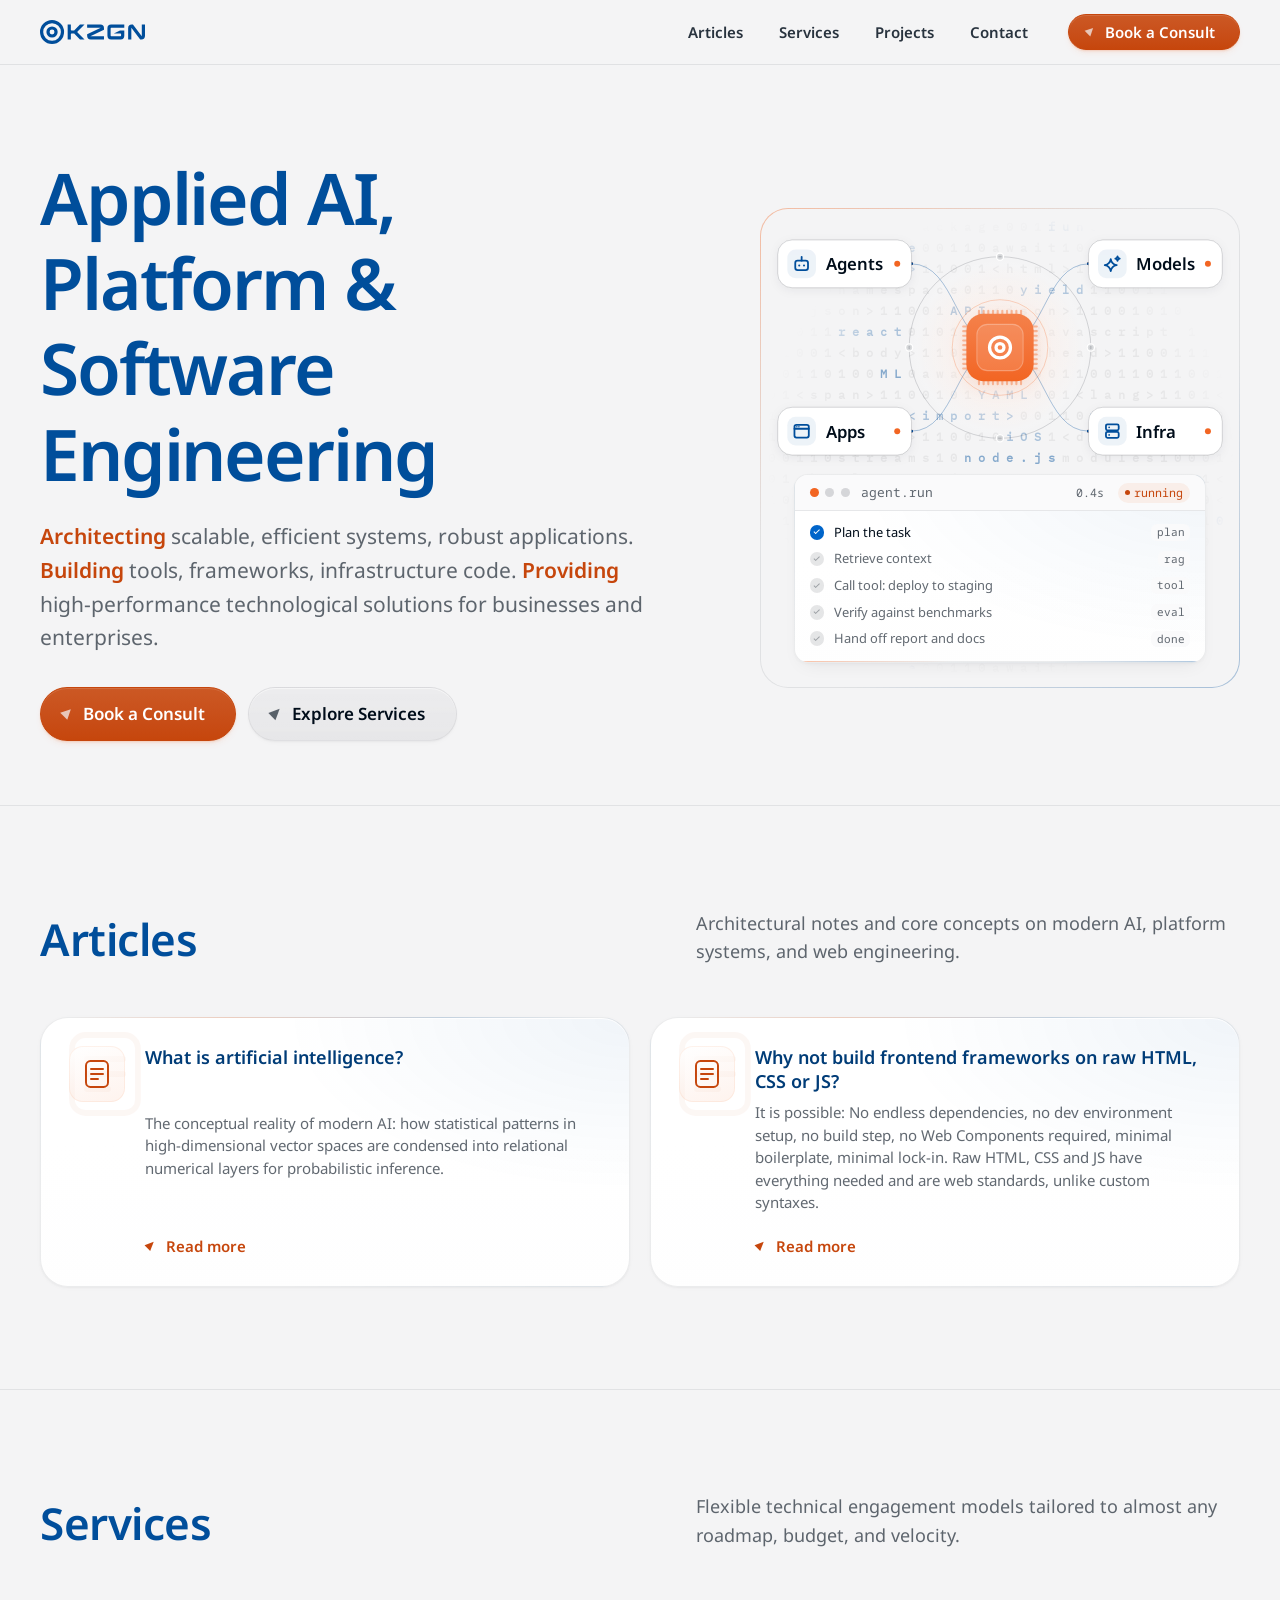
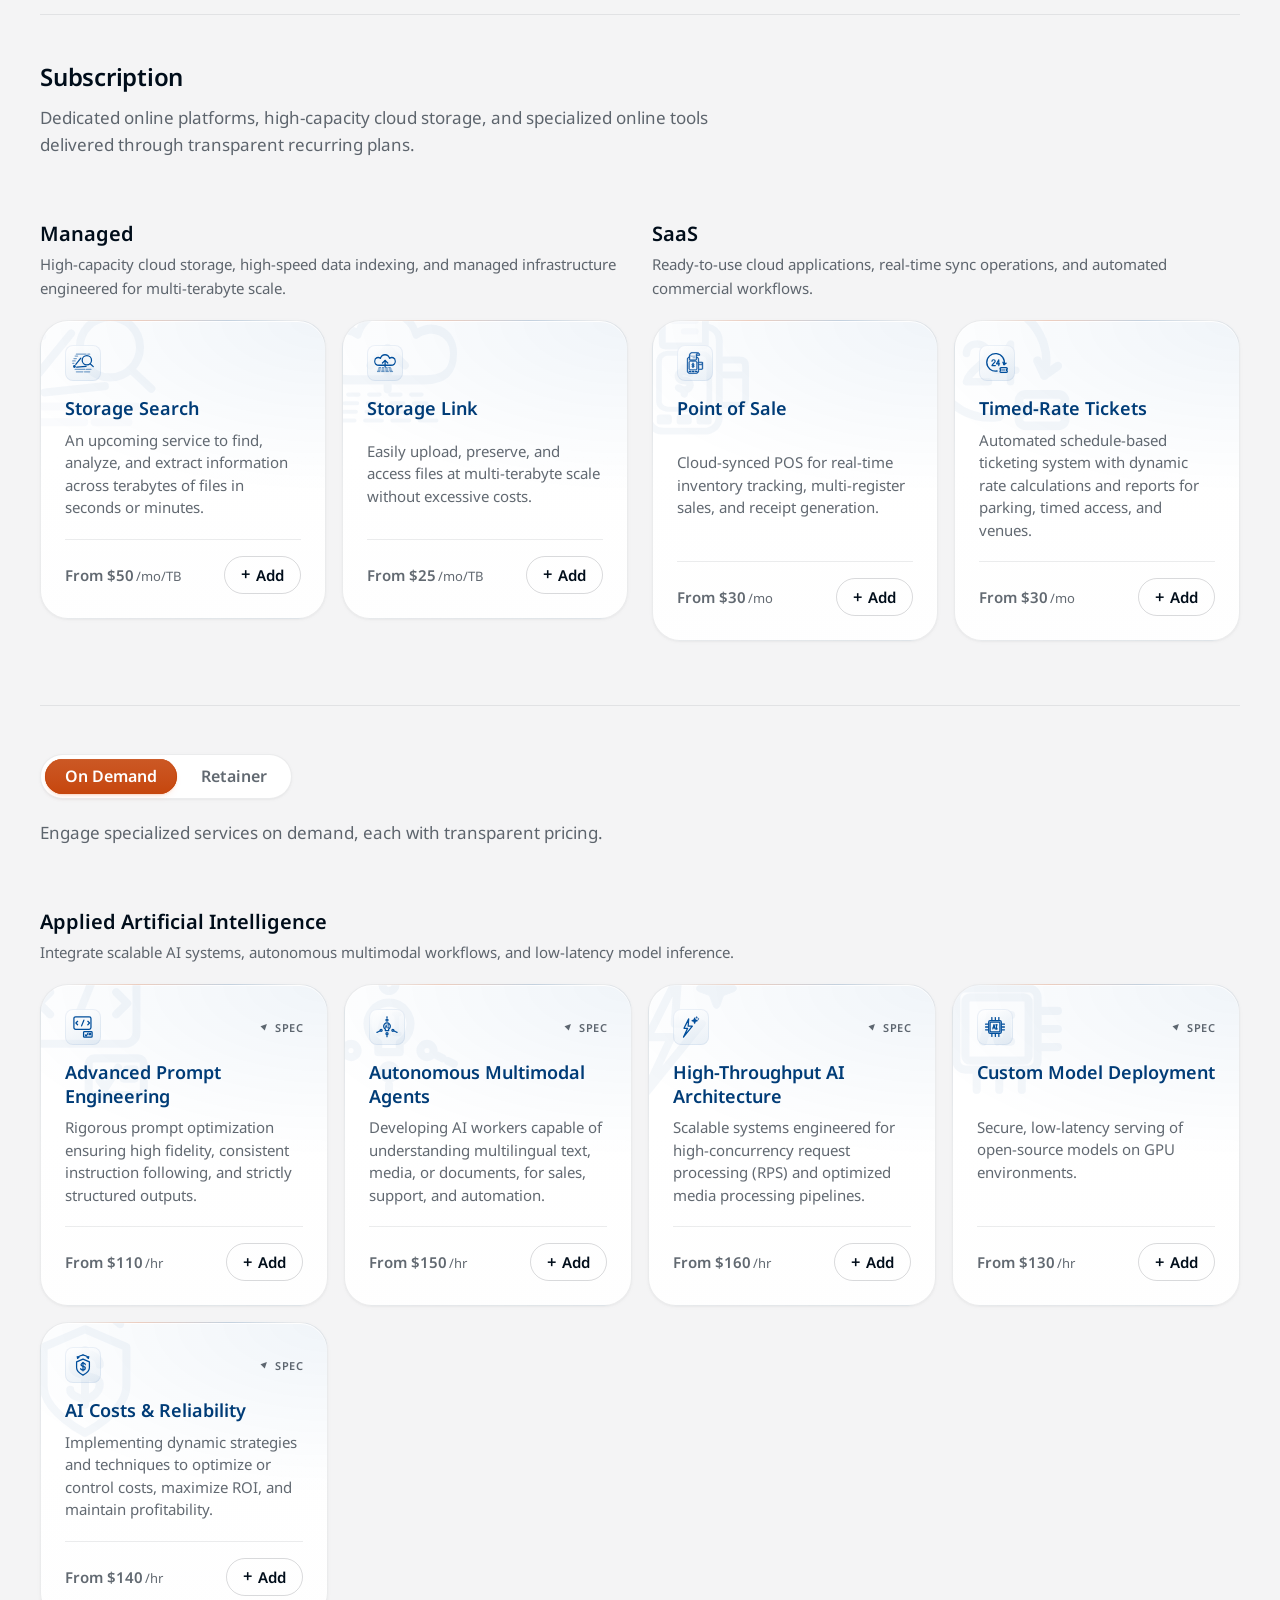
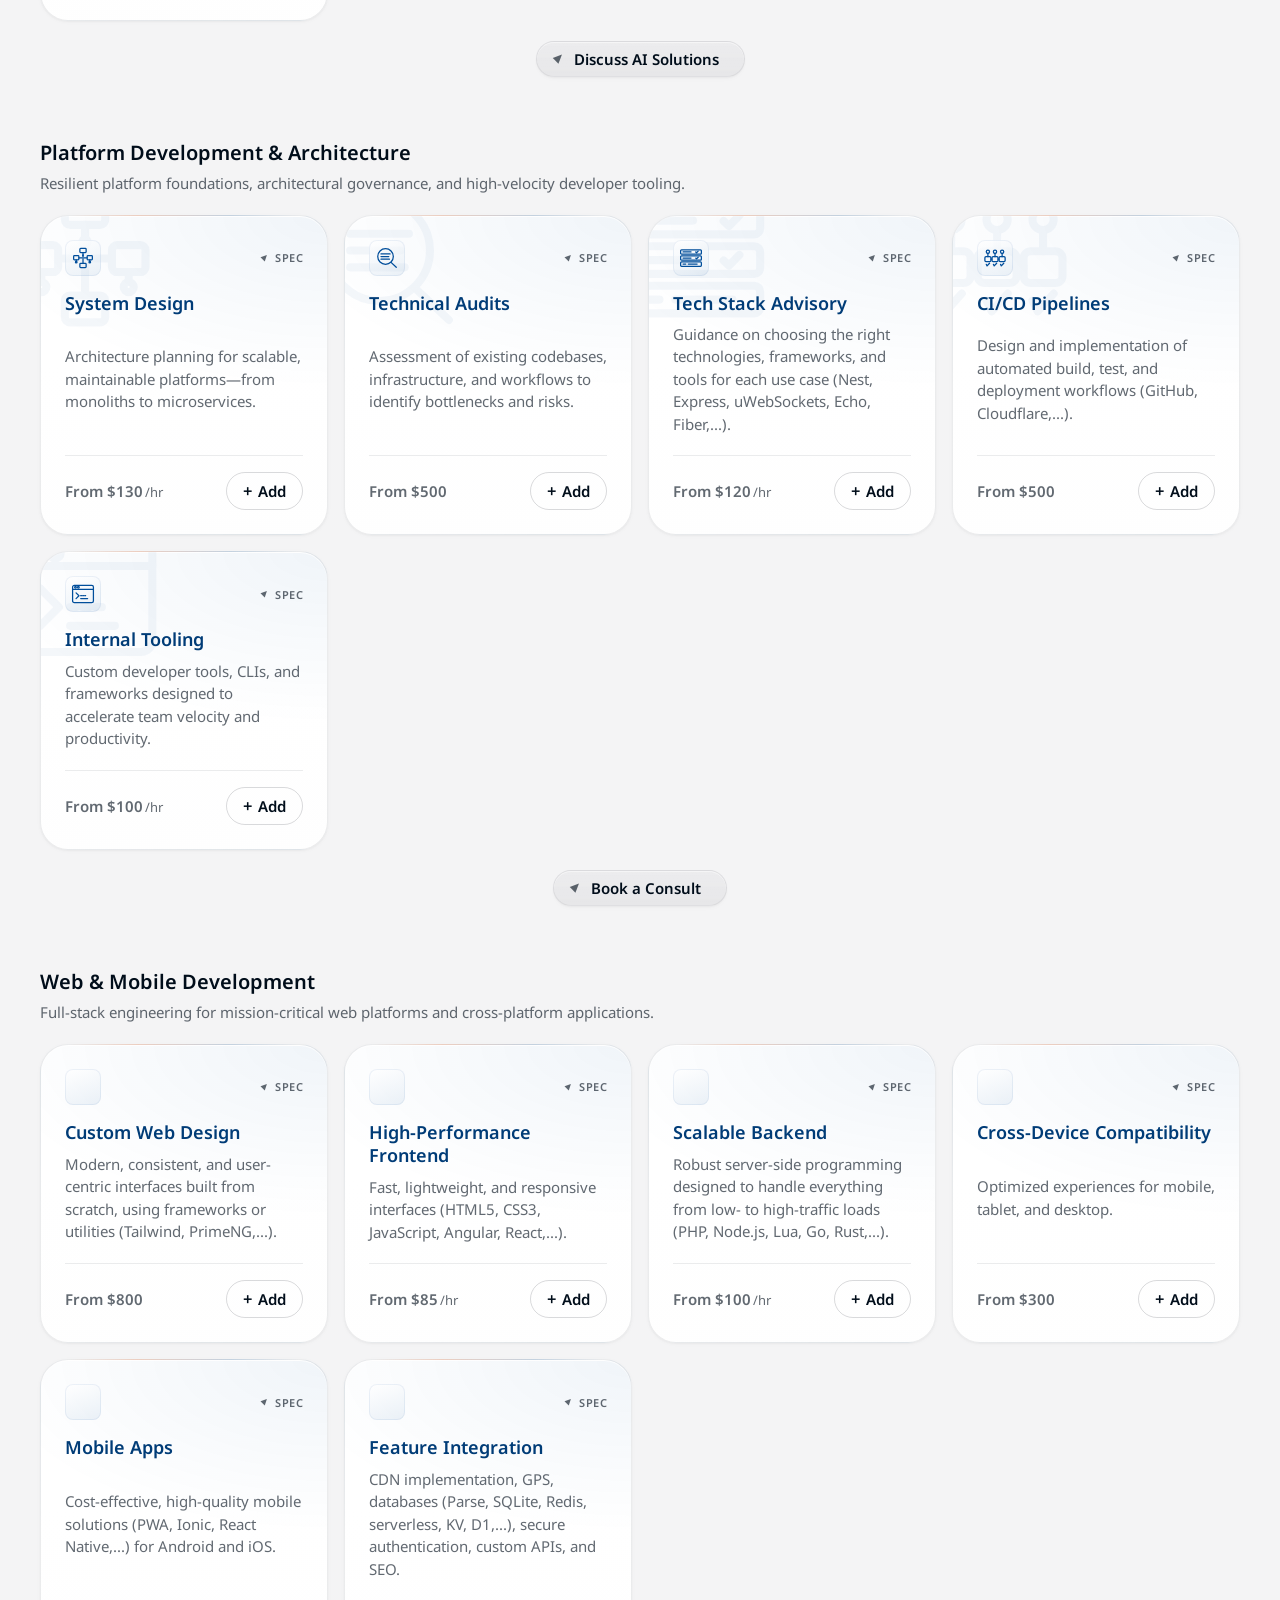
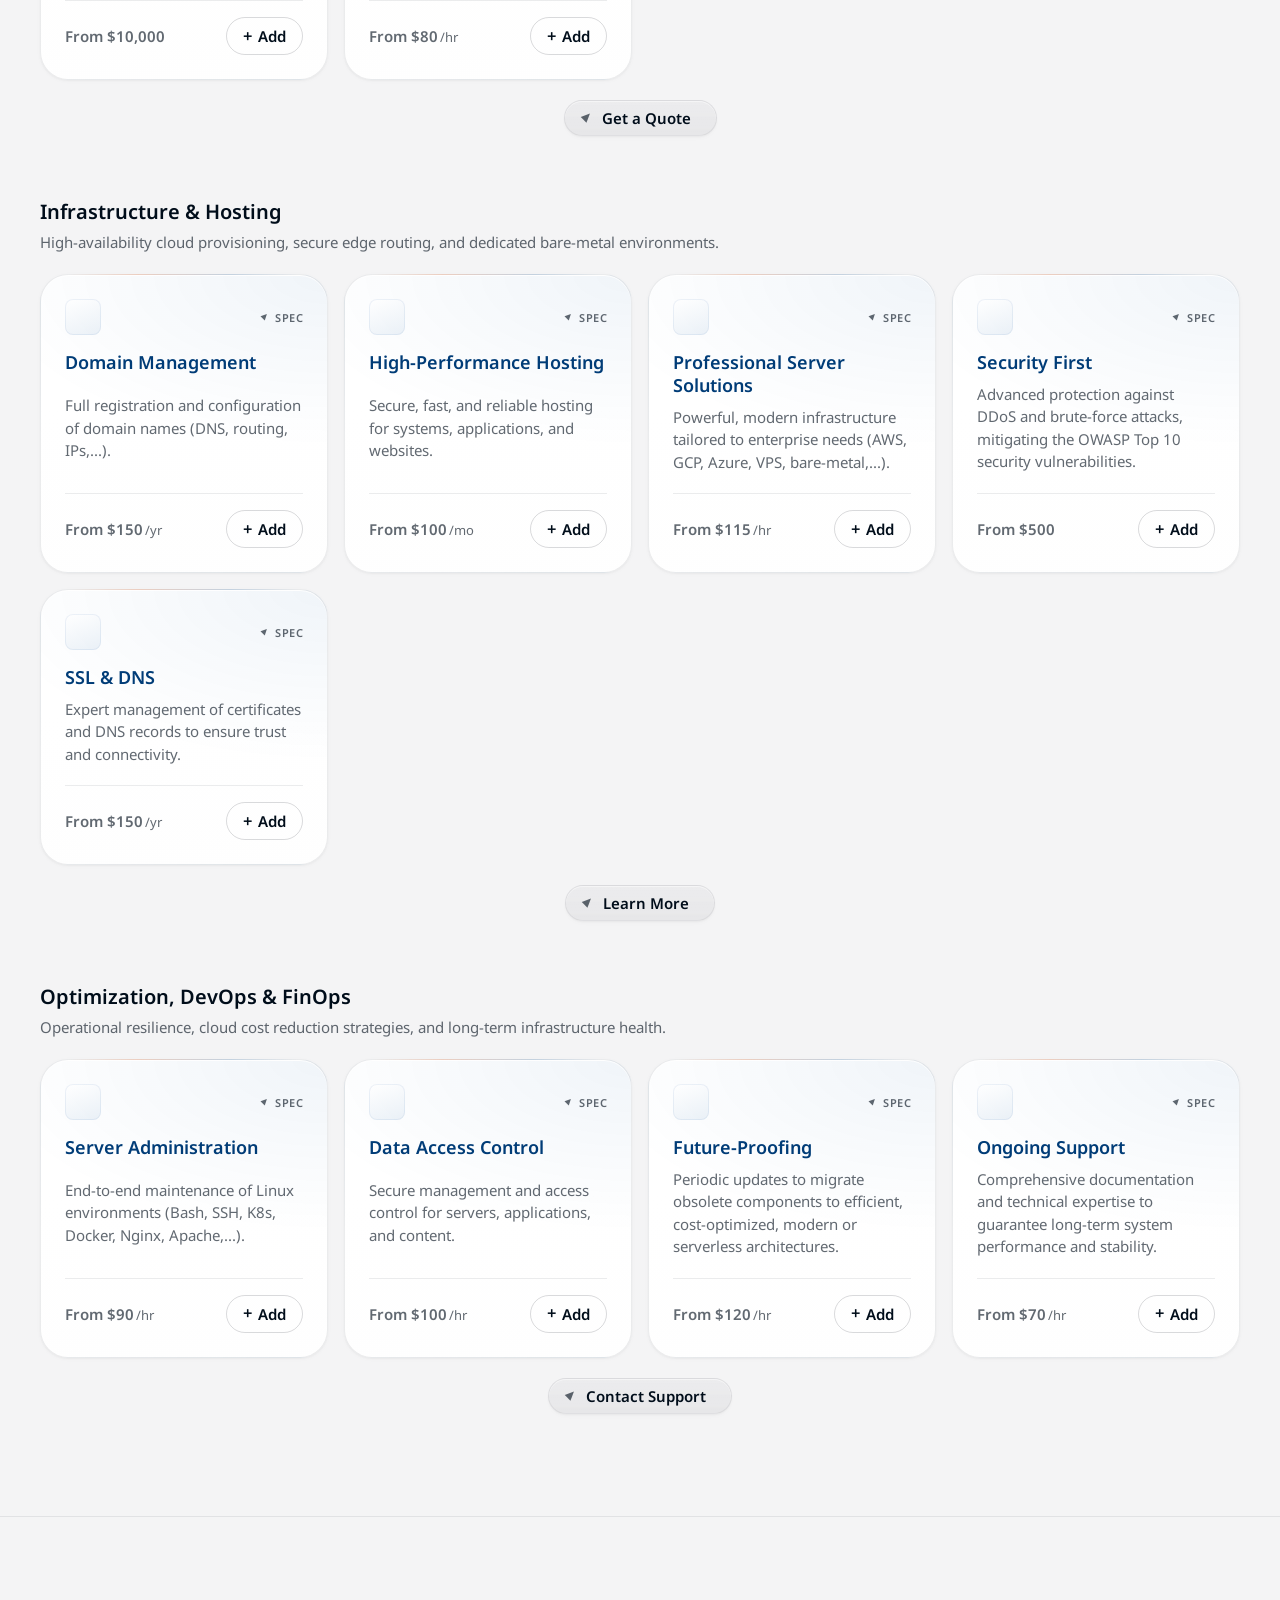
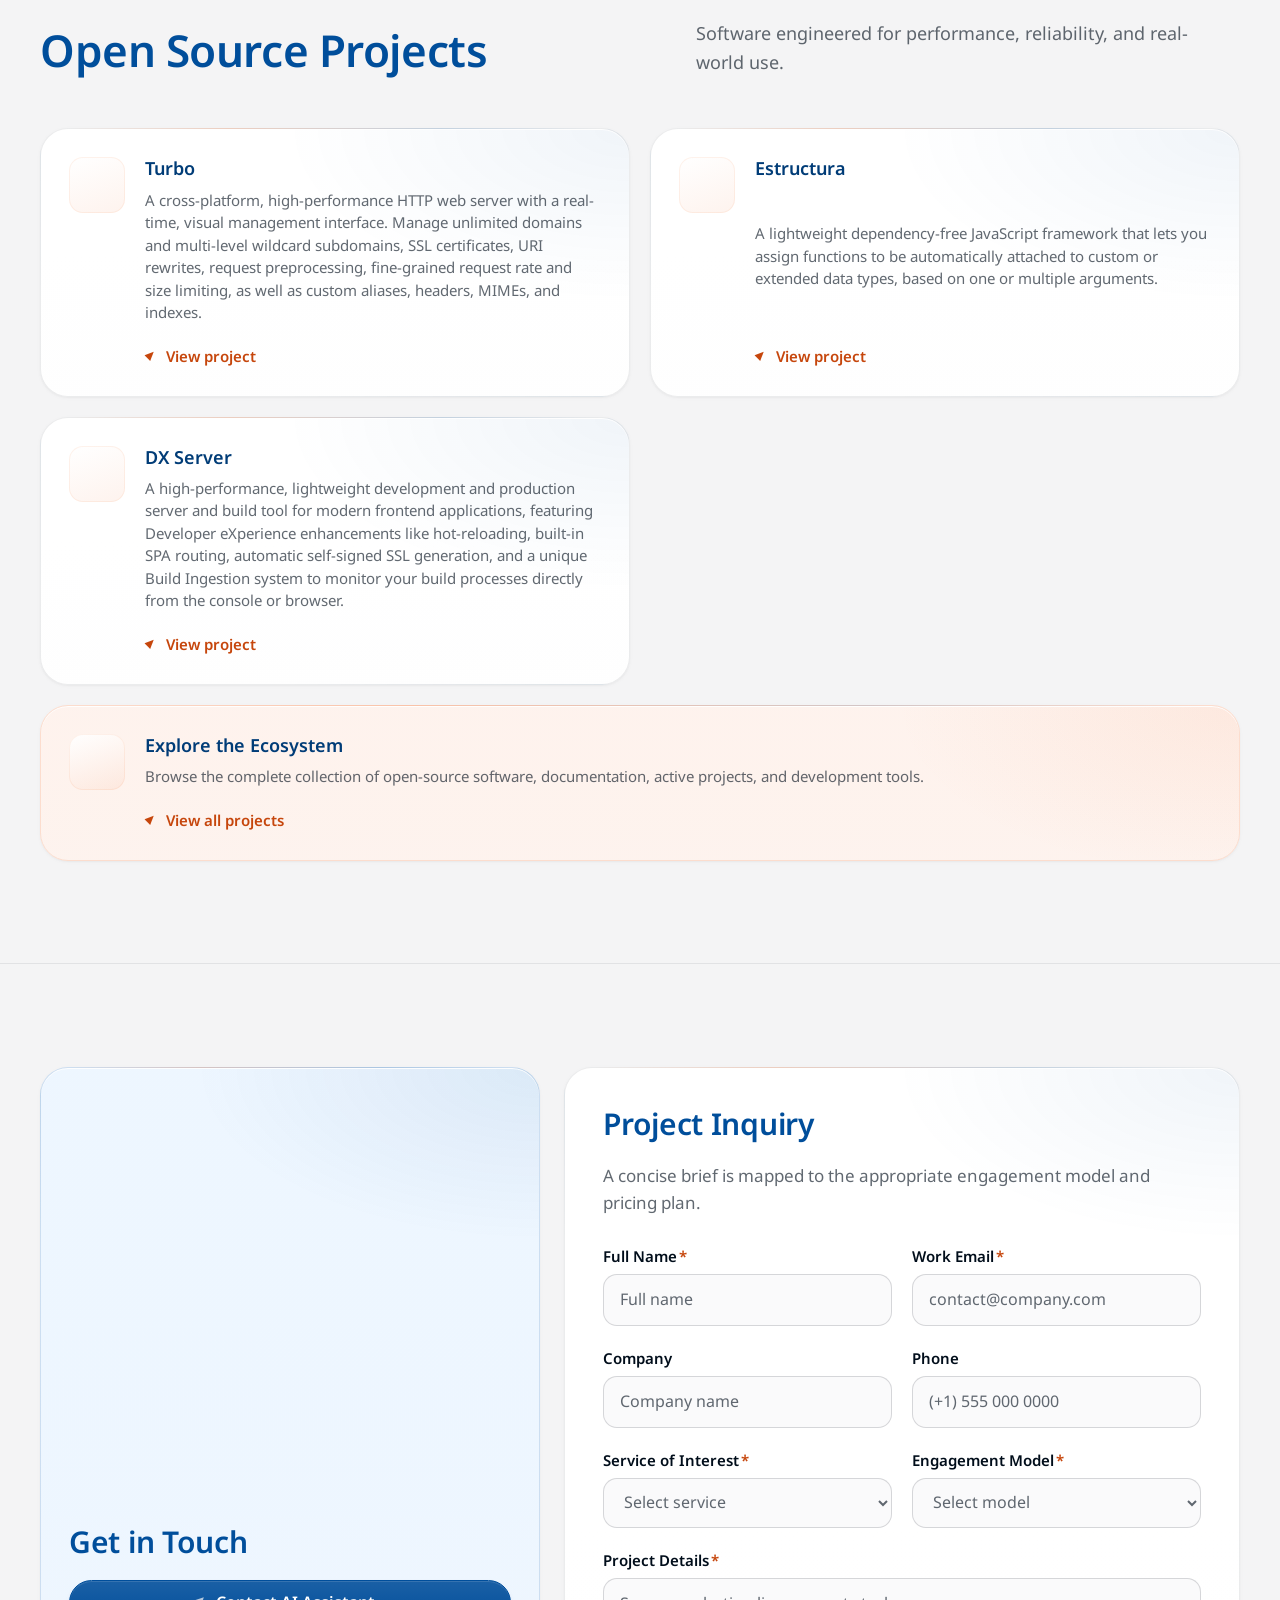
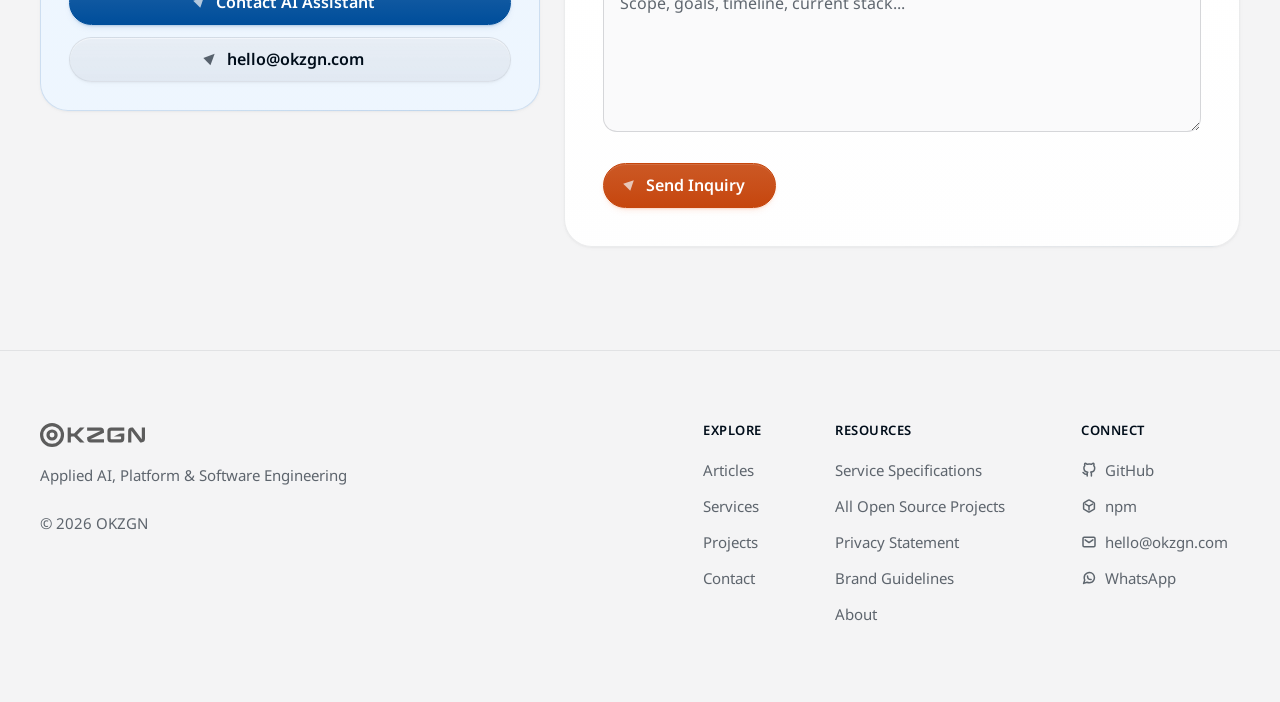
==== index.html @ 5b9cf72a "Website update." ====
<!DOCTYPE html>
<html spellcheck="false" lang="en">
<head>
	<meta charset="UTF-8">

	<title>Applied AI, Platform & Software Engineering | OKZGN</title>
	<link rel="icon" href="icon.png">
	<link rel="apple-touch-icon" href="icon.png">
	<link rel="canonical" href="https://okzgn.com">

	<meta name="viewport" content="width=device-width, initial-scale=1.0">
	<meta name="description" content="High-performance, scalable tech for businesses and enterprises: AI automation, agents, architecture, cloud, software, web systems, mobile apps, DevSecOps, and FinOps.">
	<meta name="robots" content="index, follow, max-image-preview:large">
	<meta name="author" content="OKZGN">

	<meta name="theme-color" content="#f4f4f5" media="(prefers-color-scheme: light)">
	<meta name="theme-color" content="#000d1a" media="(prefers-color-scheme: dark)">

	<meta name="format-detection" content="telephone=no">
	<meta http-equiv="Content-Security-Policy" content="default-src 'self'; img-src 'self'; child-src 'none'; script-src 'self' https://inquiry.okzgn.com; connect-src 'self' https://inquiry.okzgn.com; form-action 'self' https://inquiry.okzgn.com">

	<meta property="og:title" content="Applied AI, Platform & Software Engineering | OKZGN">
	<meta property="og:description" content="High-performance, scalable tech for businesses and enterprises: AI automation, agents, architecture, cloud, software, web systems, mobile apps, DevSecOps, and FinOps.">
	<meta property="og:image" content="https://okzgn.com/landscape.png">
	<meta property="og:url" content="https://okzgn.com">
	<meta property="og:site_name" content="OKZGN">
	<meta property="og:type" content="website">
	<meta property="og:locale" content="en_US">

	<meta name="twitter:card" content="summary_large_image">
	<meta name="twitter:title" content="Applied AI, Platform & Software Engineering | OKZGN">
	<meta name="twitter:description" content="High-performance, scalable tech for businesses and enterprises: AI automation, agents, architecture, cloud, software, web systems, mobile apps, DevSecOps, and FinOps.">
	<meta name="twitter:image" content="https://okzgn.com/landscape.png">

	<link rel="preload" href="style_commons.css" as="style">
	<link rel="preload" href="landing.css" as="style">

	<link rel="stylesheet" href="style_commons.css">
	<link rel="stylesheet" href="landing.css">
	<script src="main_commons.js" defer></script>

	<link rel="preload" href="okzgn_logo_desktop.svg" as="image">

	<script type="application/ld+json">
	{
		"@context": "https://schema.org",
		"@type": "ProfessionalService",
		"name": "OKZGN",
		"alternateName": "Elías Francisco Alvarado Soshina",
		"url": "https://okzgn.com",
		"logo": "https://okzgn.com/icon.png",
		"image": "https://okzgn.com/elias.webp",
		"description": "High-performance, scalable tech for businesses and enterprises: AI automation, agents, architecture, cloud, software, web systems, mobile apps, DevSecOps, and FinOps.",
		"founder": {
			"@type": "Person",
			"name": "Elías Francisco Alvarado Soshina",
			"jobTitle": "Applied AI, Platform & Software Developer"
		},
		"contactPoint": {
			"@type": "ContactPoint",
			"email": "hello@okzgn.com",
			"telephone": "+593979522180",
			"contactType": "Customer Support",
			"availableLanguage": ["English", "Spanish", "Russian"]
		},
		"makesOffer": [
			{
				"@type": "Offer",
				"itemOffered": {
					"@type": "Service",
					"name": "Applied Artificial Intelligence",
					"description": "Advanced Prompt Engineering, Autonomous Multimodal Agents, High-Throughput AI Architecture, Custom Model Deployment, and AI Costs & Reliability."
				},
				"priceSpecification": {
                  "@type": "UnitPriceSpecification",
                  "minPrice": "110.00",
                  "priceCurrency": "USD",
                  "unitCode": "HUR"
				}
			},
			{
				"@type": "Offer",
				"itemOffered": {
					"@type": "Service",
					"name": "Platform Development & Architecture",
					"description": "System Design, Technical Audits, Tech Stack Advisory, CI/CD Pipelines, and Internal Tooling."
				},
				"priceSpecification": {
                  "@type": "UnitPriceSpecification",
                    "minPrice": "100.00",
                  "priceCurrency": "USD",
                  "unitCode": "HUR"
				}
			},
			{
				"@type": "Offer",
				"itemOffered": {
					"@type": "Service",
					"name": "Web & Mobile Development",
					"description": "Custom Web Design, High-Performance Frontend, Scalable Backend, Cross-Device Compatibility, Mobile Apps, and Feature Integration."
				},
				"priceSpecification": {
                  "@type": "UnitPriceSpecification",
                  "minPrice": "80.00",
                  "priceCurrency": "USD",
                  "unitCode": "HUR"
				}
			},
			{
				"@type": "Offer",
				"itemOffered": {
					"@type": "Service",
					"name": "Infrastructure & Hosting",
					"description": "Domain Management, High-Performance Hosting, Professional Server Solutions, Security First, and SSL & DNS."
				},
				"priceSpecification": {
                  "@type": "UnitPriceSpecification",
                  "minPrice": "115.00",
                  "priceCurrency": "USD",
                  "unitCode": "HUR"
				}
			},
			{
				"@type": "Offer",
				"itemOffered": {
					"@type": "Service",
					"name": "Optimization, DevOps & FinOps",
					"description": "Server Administration, Data Access Control, Future-Proofing, and Ongoing Support."
				},
				"priceSpecification": {
                  "@type": "UnitPriceSpecification",
                  "minPrice": "70.00",
                  "priceCurrency": "USD",
                  "unitCode": "HUR"
				}
			}
		],
		"sameAs": [
			"https://github.com/okzgn",
			"https://www.npmjs.com/~elias_a_soshina"
		]
	}
	</script>
</head>
<body>
	<a href="#content" class="cta-button skip-link">Skip to content</a>
	<header class="site-header" data-nosnippet>
		<div class="container site-header-inner">
			<a class="brand" href="/" aria-label="OKZGN home"><img src="okzgn_logo_desktop.svg" width="315" height="70" alt="OKZGN logotype"></a>
			<nav class="site-nav" id="site-nav" aria-label="Main">
				<a href="#articles">Articles</a>
				<a href="#services">Services</a>
				<a href="#projects">Projects</a>
				<a href="#contact">Contact</a>
			</nav>
			<a class="cta-button btn-sm site-cta" href="#contact"><span>Book a Consult</span></a>
			<button class="site-menu-toggle" type="button" aria-expanded="false" aria-controls="site-nav" aria-label="Open navigation"></button>
		</div>
	</header>
	<main id="content">
		<header id="main" class="hero">
			<div class="container hero-grid">
				<div class="hero-copy">
					<h1 class="display">Applied AI, Platform &amp; Software Engineering</h1>
					<p class="lead"><i>Architecting</i> scalable, efficient systems, robust applications. <i>Building</i> tools, frameworks, infrastructure code. <i>Providing</i> high-performance technological solutions for businesses and enterprises.</p>
					<div class="hero-actions">
						<a class="cta-button btn-lg" href="#contact"><span>Book a Consult</span></a>
						<a class="btn-ghost btn-lg" href="#services"><span>Explore Services</span></a>
					</div>
				</div>
				<div class="hero-visual" aria-hidden="true">
					<svg class="hero-graph" viewBox="0 10 400 200" preserveAspectRatio="xMidYMin meet">
						<defs>
							<linearGradient id="hero-core-fill" x1="0" y1="0" x2="0" y2="1"><stop class="hero-core-top" offset="0"/><stop class="hero-core-bottom" offset="1"/></linearGradient>
							<radialGradient id="hero-core-glow"><stop class="hero-glow-in" offset="0"/><stop class="hero-glow-out" offset="1"/></radialGradient>
							<radialGradient id="hero-orbit-fill"><stop class="hero-orbit-in" offset="0"/><stop class="hero-orbit-out" offset="1"/></radialGradient>
						</defs>
						<g class="hero-orbit"><circle class="hero-orbit-line" cx="200" cy="110" r="76"/><circle class="hero-satellite" cx="200" cy="34" r="2.5"/><circle class="hero-satellite" cx="276" cy="110" r="2.5"/><circle class="hero-satellite" cx="200" cy="186" r="2.5"/><circle class="hero-satellite" cx="124" cy="110" r="2.5"/></g>
						<circle class="hero-glow" cx="200" cy="110" r="70"/>
						<g class="hero-links">
							<path d="M200 110C162 110 164 40 126 40"/>
							<path d="M200 110C238 110 236 40 274 40"/>
							<path d="M200 110C162 110 164 180 126 180"/>
							<path d="M200 110C238 110 236 180 274 180"/>
						</g>
						<g class="hero-pulses">
							<path d="M200 110C162 110 164 40 126 40" pathLength="100"/>
							<path d="M200 110C238 110 236 40 274 40" pathLength="100"/>
							<path d="M200 110C162 110 164 180 126 180" pathLength="100"/>
							<path d="M200 110C238 110 236 180 274 180" pathLength="100"/>
						</g>
						<g class="hero-pulses hero-pulses-in">
							<path d="M200 110C162 110 164 40 126 40" pathLength="100"/>
							<path d="M200 110C238 110 236 40 274 40" pathLength="100"/>
							<path d="M200 110C162 110 164 180 126 180" pathLength="100"/>
							<path d="M200 110C238 110 236 180 274 180" pathLength="100"/>
						</g>
						<g class="hero-node ">
							<rect class="hero-node-card" x="14" y="20" width="112" height="40" rx="12"/>
							<rect class="hero-node-tile" x="22" y="28" width="24" height="24" rx="7"/>
							<g class="hero-node-icon" transform="translate(26 32) scale(0.6667)"><rect x="4" y="8" width="16" height="12" rx="3"/><path d="M12 8V4.5"/><circle class="fill" cx="12" cy="3.5" r="1.2"/><circle class="fill" cx="9" cy="14" r="1.3"/><circle class="fill" cx="15" cy="14" r="1.3"/></g>
							<text x="54" y="40">Agents</text>
							<circle class="hero-node-led" cx="114" cy="40" r="2.5"/>
						</g>
						<g class="hero-node ">
							<rect class="hero-node-card" x="274" y="20" width="112" height="40" rx="12"/>
							<rect class="hero-node-tile" x="282" y="28" width="24" height="24" rx="7"/>
							<g class="hero-node-icon" transform="translate(286 32) scale(0.6667)"><path d="M10 6C10.75 10.6 12.9 12.75 17.5 13.5C12.9 14.25 10.75 16.4 10 21C9.25 16.4 7.1 14.25 2.5 13.5C7.1 12.75 9.25 10.6 10 6Z"/><path d="M18.5 2.75C18.78 4.4 19.6 5.23 21.25 5.5C19.6 5.78 18.78 6.6 18.5 8.25C18.23 6.6 17.4 5.78 15.75 5.5C17.4 5.23 18.23 4.4 18.5 2.75Z"/></g>
							<text x="314" y="40">Models</text>
							<circle class="hero-node-led" cx="374" cy="40" r="2.5"/>
						</g>
						<g class="hero-node ">
							<rect class="hero-node-card" x="14" y="160" width="112" height="40" rx="12"/>
							<rect class="hero-node-tile" x="22" y="168" width="24" height="24" rx="7"/>
							<g class="hero-node-icon" transform="translate(26 172) scale(0.6667)"><rect x="3" y="4" width="18" height="16" rx="2.5"/><path d="M3 9h18"/><circle class="fill" cx="6" cy="6.5" r="0.9"/><circle class="fill" cx="8.6" cy="6.5" r="0.9"/></g>
							<text x="54" y="180">Apps</text>
							<circle class="hero-node-led" cx="114" cy="180" r="2.5"/>
						</g>
						<g class="hero-node ">
							<rect class="hero-node-card" x="274" y="160" width="112" height="40" rx="12"/>
							<rect class="hero-node-tile" x="282" y="168" width="24" height="24" rx="7"/>
							<g class="hero-node-icon" transform="translate(286 172) scale(0.6667)"><rect x="4" y="3.5" width="16" height="7.5" rx="2"/><rect x="4" y="13" width="16" height="7.5" rx="2"/><circle class="fill" cx="8" cy="7.25" r="1.1"/><circle class="fill" cx="8" cy="16.75" r="1.1"/></g>
							<text x="314" y="180">Infra</text>
							<circle class="hero-node-led" cx="374" cy="180" r="2.5"/>
						</g>
						<circle class="hero-halo" cx="200" cy="110" r="40"/>
						<g class="hero-core">
							<path class="hero-pins" d="M180 75v5M184.44 75v5M188.89 75v5M193.33 75v5M197.78 75v5M202.22 75v5M206.67 75v5M211.11 75v5M215.56 75v5M220 75v5M180 140v5M184.44 140v5M188.89 140v5M193.33 140v5M197.78 140v5M202.22 140v5M206.67 140v5M211.11 140v5M215.56 140v5M220 140v5M165 90h5M165 94.44h5M165 98.89h5M165 103.33h5M165 107.78h5M165 112.22h5M165 116.67h5M165 121.11h5M165 125.56h5M165 130h5M230 90h5M230 94.44h5M230 98.89h5M230 103.33h5M230 107.78h5M230 112.22h5M230 116.67h5M230 121.11h5M230 125.56h5M230 130h5"/>
							<rect class="hero-chip" x="168" y="78" width="64" height="64" rx="16"/>
							<rect class="hero-die" x="178" y="88" width="44" height="44" rx="10"/>
							<path class="hero-mark" transform="translate(188.5 98.5) scale(0.3286)" d="M0 35A35 35 0 1 1 70 35A35 35 0 1 1 0 35ZM9.4 35A25.6 25.6 0 1 0 60.6 35A25.6 25.6 0 1 0 9.4 35ZM18.8 35A16.2 16.2 0 1 1 51.2 35A16.2 16.2 0 1 1 18.8 35ZM28.2 35A6.8 6.8 0 1 0 41.8 35A6.8 6.8 0 1 0 28.2 35Z"/>
						</g>
					</svg>
					<div class="hero-run">
						<div class="hero-run-bar"><span></span><span></span><span></span><b>agent.run</b><time class="hero-run-clock">5.8s</time><em><i class="hero-run-live">running</i><i class="hero-run-done">done</i></em></div>
						<ol>
							<li><span class="hero-step"></span>Plan the task<small>plan</small></li>
							<li><span class="hero-step"></span>Retrieve context<small>rag</small></li>
							<li><span class="hero-step"></span>Call tool: deploy to staging<small>tool</small></li>
							<li><span class="hero-step"></span>Verify against benchmarks<small>eval</small></li>
							<li><span class="hero-step"></span>Hand off report and docs<small>done</small></li>
						</ol>
						<div class="hero-run-progress"></div>
					</div>
				</div>
			</div>
		</header>

		<section id="articles" class="section">
			<div class="container">
				<div class="section-head">
					<h2>Articles</h2>
					<p>Architectural notes and core concepts on modern AI, platform systems, and web engineering.</p>
				</div>
				<ul class="list relate card-grid" role="list">
					    <li role="listitem" class="card card-hover">
    						<a href="/articles/what-is-artificial-intelligence/">
    						    <div class="icon icon-warm"><img src="./data/28_article.svg#warm" width="80" height="80" alt="" aria-hidden="true" loading="lazy" decoding="async"></div><span class="card-bg" aria-hidden="true"><img src="./data/28_article.svg#warm" width="80" height="80" alt="" loading="lazy" decoding="async"></span>
    							<div class="description"><b>What is artificial intelligence?</b><span>The conceptual reality of modern AI: how statistical patterns in high-dimensional vector spaces are condensed into relational numerical layers for probabilistic inference.</span><span class="cta-text">Read more</span></div>
    						</a>
    					</li>
    					<li role="listitem" class="card card-hover">
    						<a href="/articles/why-not-build-frontend-frameworks-on-raw-html-css-or-js/">
    						    <div class="icon icon-warm"><img src="./data/28_article.svg#warm" width="80" height="80" alt="" aria-hidden="true" loading="lazy" decoding="async"></div><span class="card-bg" aria-hidden="true"><img src="./data/28_article.svg#warm" width="80" height="80" alt="" loading="lazy" decoding="async"></span>
    							<div class="description"><b>Why not build frontend frameworks on raw HTML, CSS or JS?</b><span>It is possible: No endless dependencies, no dev environment setup, no build step, no Web Components required, minimal boilerplate, minimal lock-in. Raw HTML, CSS and JS have everything needed and are web standards, unlike custom syntaxes.</span><span class="cta-text">Read more</span></div>
    						</a>
    					</li>
					</ul>
			</div>
		</section>

		<section id="services" class="section">
			<div class="container">
				<div class="section-head">
					<h2>Services</h2>
					<p>Flexible technical engagement models tailored to almost any roadmap, budget, and velocity.</p>
				</div>
		<article class="services service-group">
			<h2>Subscription</h2>
			<p>Dedicated online platforms, high-capacity cloud storage, and specialized online tools delivered through transparent recurring plans.</p>
			<section>
    			<div class="category">
           	        <h3>Managed</h3>
                    <p>High-capacity cloud storage, high-speed data indexing, and managed infrastructure engineered for multi-terabyte scale. <span data-nosnippet>Select to add to cart.</span></p>
    				<ul class="list" role="list">
       					<li role="listitem" class="service-card">
      						<a role="button" aria-pressed="false" tabindex="0">
      						    <div class="icon"><img src="./data/26_storage_search.svg" width="80" height="80" alt="" aria-hidden="true" loading="lazy" decoding="async"></div><span class="card-bg" aria-hidden="true"><img src="./data/26_storage_search.svg" width="80" height="80" alt="" loading="lazy" decoding="async"></span>
     							<div class="description"><b>Storage Search</b><span>An upcoming service to find, analyze, and extract information across terabytes of files in seconds or minutes.</span></div>
     							<div class="price">From $50<sub>/mo/TB</sub></div><span class="add-toggle" aria-hidden="true"></span>
      						</a>
       					</li>
       					<li role="listitem" class="service-card">
 							<a role="button" aria-pressed="false" tabindex="0">
 							    <div class="icon"><img src="./data/27_storage_link.svg" width="80" height="80" alt="" aria-hidden="true" loading="lazy" decoding="async"></div><span class="card-bg" aria-hidden="true"><img src="./data/27_storage_link.svg" width="80" height="80" alt="" loading="lazy" decoding="async"></span>
								<div class="description"><b>Storage Link</b><span>Easily upload, preserve, and access files at multi-terabyte scale without excessive costs.</span></div>
								<div class="price">From $25<sub>/mo/TB</sub></div><span class="add-toggle" aria-hidden="true"></span>
 							</a>
  						</li>
                    </ul>
    			</div>
				<div class="category">
					<h3>SaaS</h3>
					<p>Ready-to-use cloud applications, real-time sync operations, and automated commercial workflows. <span data-nosnippet>Select to add to cart.</span></p>
    				<ul class="list" role="list">
       					<li role="listitem" class="service-card">
							<a role="button" aria-pressed="false" tabindex="0">
							    <div class="icon"><img src="./data/29_point_of_sale.svg" width="80" height="80" alt="" aria-hidden="true" loading="lazy" decoding="async"></div><span class="card-bg" aria-hidden="true"><img src="./data/29_point_of_sale.svg" width="80" height="80" alt="" loading="lazy" decoding="async"></span>
								<div class="description"><b>Point of Sale</b><span>Cloud-synced POS for real-time inventory tracking, multi-register sales, and receipt generation.</span></div>
								<div class="price">From $30<sub>/mo</sub></div><span class="add-toggle" aria-hidden="true"></span>
							</a>
						</li>
						<li role="listitem" class="service-card">
                       	    <a role="button" aria-pressed="false" tabindex="0">
                           	    <div class="icon"><img src="./data/30_timed_rate_tickets.svg" width="80" height="80" alt="" aria-hidden="true" loading="lazy" decoding="async"></div><span class="card-bg" aria-hidden="true"><img src="./data/30_timed_rate_tickets.svg" width="80" height="80" alt="" loading="lazy" decoding="async"></span>
                              		<div class="description"><b>Timed-Rate Tickets</b><span>Automated schedule-based ticketing system with dynamic rate calculations and reports for parking, timed access, and venues.</span></div>
                              		<div class="price">From $30<sub>/mo</sub></div><span class="add-toggle" aria-hidden="true"></span>
                           	</a>
                        </li>
                    </ul>
				</div>
			</section>
		</article>

		<article class="services service-group">
			<h2><span class="billing-switch" role="group" aria-label="Billing mode"><button type="button" class="billing-opt selected" data-billing="ondemand" aria-pressed="true">On Demand</button><button type="button" class="billing-opt" data-billing="retainer" aria-pressed="false">Retainer</button></span></h2>
			<p data-billing-copy="ondemand">Engage specialized services on demand, each with transparent pricing.</p>
			<p data-billing-copy="retainer" hidden>Dedicated monthly engineering capacity: priority response, predictable costs, and continuous optimization, billed at a flat monthly rate.</p>

			<section class="ondemand">
				<div class="category">
					<h3>Applied Artificial Intelligence</h3>
					<p>Integrate scalable AI systems, autonomous multimodal workflows, and low-latency model inference. <span data-nosnippet>Select to add to cart.</span></p>
					<ul class="list" role="list">
						<li role="listitem" class="service-card">
							<a role="button" aria-pressed="false" tabindex="0">
								<div class="icon"><img src="./data/21_prompt_engineering.svg" width="80" height="80" alt="" aria-hidden="true" loading="lazy" decoding="async"></div><span class="card-bg" aria-hidden="true"><img src="./data/21_prompt_engineering.svg" width="80" height="80" alt="" loading="lazy" decoding="async"></span>
								<div class="description"><b>Advanced Prompt Engineering</b><span>Rigorous prompt optimization ensuring high fidelity, consistent instruction following, and strictly structured outputs.</span></div>
								<div class="price" data-retainer="From $3,300/mo" data-retainer-hours="30">From $110<sub>/hr</sub></div><span class="add-toggle" aria-hidden="true"></span>
							</a>
							<a class="spec-link tag" href="/service-specifications/#1-applied-artificial-intelligence-advanced-prompt-engineering" target="_blank" rel="noopener noreferrer" aria-label="View specification for Advanced Prompt Engineering" data-nosnippet>Spec</a>
						</li>
						<li role="listitem" class="service-card">
							<a role="button" aria-pressed="false" tabindex="0">
								<div class="icon"><img src="./data/22_autonomous_agents.svg" width="80" height="80" alt="" aria-hidden="true" loading="lazy" decoding="async"></div><span class="card-bg" aria-hidden="true"><img src="./data/22_autonomous_agents.svg" width="80" height="80" alt="" loading="lazy" decoding="async"></span>
								<div class="description"><b>Autonomous Multimodal Agents</b><span>Developing AI workers capable of understanding multilingual text, media, or documents, for sales, support, and automation.</span></div>
								<div class="price" data-retainer="From $7,500/mo" data-retainer-hours="50">From $150<sub>/hr</sub></div><span class="add-toggle" aria-hidden="true"></span>
							</a>
							<a class="spec-link tag" href="/service-specifications/#1-applied-artificial-intelligence-autonomous-multimodal-agents" target="_blank" rel="noopener noreferrer" aria-label="View specification for Autonomous Multimodal Agents" data-nosnippet>Spec</a>
						</li>
						<li role="listitem" class="service-card">
							<a role="button" aria-pressed="false" tabindex="0">
								<div class="icon"><img src="./data/23_ai_architecture.svg" width="80" height="80" alt="" aria-hidden="true" loading="lazy" decoding="async"></div><span class="card-bg" aria-hidden="true"><img src="./data/23_ai_architecture.svg" width="80" height="80" alt="" loading="lazy" decoding="async"></span>
								<div class="description"><b>High-Throughput AI Architecture</b><span>Scalable systems engineered for high-concurrency request processing (RPS) and optimized media processing pipelines.</span></div>
								<div class="price" data-retainer="From $8,000/mo" data-retainer-hours="50">From $160<sub>/hr</sub></div><span class="add-toggle" aria-hidden="true"></span>
							</a>
							<a class="spec-link tag" href="/service-specifications/#1-applied-artificial-intelligence-high-throughput-ai-architecture" target="_blank" rel="noopener noreferrer" aria-label="View specification for High-Throughput AI Architecture" data-nosnippet>Spec</a>
						</li>
						<li role="listitem" class="service-card">
							<a role="button" aria-pressed="false" tabindex="0">
								<div class="icon"><img src="./data/24_model_deployment.svg" width="80" height="80" alt="" aria-hidden="true" loading="lazy" decoding="async"></div><span class="card-bg" aria-hidden="true"><img src="./data/24_model_deployment.svg" width="80" height="80" alt="" loading="lazy" decoding="async"></span>
								<div class="description"><b>Custom Model Deployment</b><span>Secure, low-latency serving of open-source models on GPU environments.</span></div>
								<div class="price" data-retainer="From $3,900/mo" data-retainer-hours="30">From $130<sub>/hr</sub></div><span class="add-toggle" aria-hidden="true"></span>
							</a>
							<a class="spec-link tag" href="/service-specifications/#1-applied-artificial-intelligence-custom-model-deployment" target="_blank" rel="noopener noreferrer" aria-label="View specification for Custom Model Deployment" data-nosnippet>Spec</a>
						</li>
						<li role="listitem" class="service-card">
							<a role="button" aria-pressed="false" tabindex="0">
								<div class="icon"><img src="./data/25_ai_costs_reliability.svg" width="80" height="80" alt="" aria-hidden="true" loading="lazy" decoding="async"></div><span class="card-bg" aria-hidden="true"><img src="./data/25_ai_costs_reliability.svg" width="80" height="80" alt="" loading="lazy" decoding="async"></span>
								<div class="description"><b>AI Costs & Reliability</b><span>Implementing dynamic strategies and techniques to optimize or control costs, maximize ROI, and maintain profitability.</span></div>
								<div class="price" data-retainer="From $2,800/mo" data-retainer-hours="20">From $140<sub>/hr</sub></div><span class="add-toggle" aria-hidden="true"></span>
							</a>
							<a class="spec-link tag" href="/service-specifications/#1-applied-artificial-intelligence-ai-costs-reliability" target="_blank" rel="noopener noreferrer" aria-label="View specification for AI Costs and Reliability" data-nosnippet>Spec</a>
						</li>
					</ul>
					<a href="#contact" class="btn-ghost btn-sm category-cta"><span>Discuss AI Solutions</span></a>
				</div>
				<div class="category">
					<h3>Platform Development & Architecture</h3>
					<p>Resilient platform foundations, architectural governance, and high-velocity developer tooling. <span data-nosnippet>Select to add to cart.</span></p>
					<ul class="list" role="list">
						<li role="listitem" class="service-card"><a role="button" aria-pressed="false" tabindex="0"><div class="icon"><img src="./data/01_system_design.svg" width="80" height="80" alt="" aria-hidden="true" loading="lazy" decoding="async"></div><span class="card-bg" aria-hidden="true"><img src="./data/01_system_design.svg" width="80" height="80" alt="" loading="lazy" decoding="async"></span><div class="description"><b>System Design</b><span>Architecture planning for scalable, maintainable platforms—from monoliths to microservices.</span></div><div class="price" data-retainer="From $2,600/mo" data-retainer-hours="20">From $130<sub>/hr</sub></div><span class="add-toggle" aria-hidden="true"></span></a><a class="spec-link tag" href="/service-specifications/#2-platform-development-architecture-system-design" target="_blank" rel="noopener noreferrer" aria-label="View specification for System Design" data-nosnippet>Spec</a></li>
						<li role="listitem" class="service-card"><a role="button" aria-pressed="false" tabindex="0"><div class="icon"><img src="./data/02_technical_audits.svg" width="80" height="80" alt="" aria-hidden="true" loading="lazy" decoding="async"></div><span class="card-bg" aria-hidden="true"><img src="./data/02_technical_audits.svg" width="80" height="80" alt="" loading="lazy" decoding="async"></span><div class="description"><b>Technical Audits</b><span>Assessment of existing codebases, infrastructure, and workflows to identify bottlenecks and risks.</span></div><div class="price">From $500</div><span class="add-toggle" aria-hidden="true"></span></a><a class="spec-link tag" href="/service-specifications/#2-platform-development-architecture-technical-audits" target="_blank" rel="noopener noreferrer" aria-label="View specification for Technical Audits" data-nosnippet>Spec</a></li>
						<li role="listitem" class="service-card"><a role="button" aria-pressed="false" tabindex="0"><div class="icon"><img src="./data/03_tech_stack_advisory.svg" width="80" height="80" alt="" aria-hidden="true" loading="lazy" decoding="async"></div><span class="card-bg" aria-hidden="true"><img src="./data/03_tech_stack_advisory.svg" width="80" height="80" alt="" loading="lazy" decoding="async"></span><div class="description"><b>Tech Stack Advisory</b><span>Guidance on choosing the right technologies, frameworks, and tools for each use case (Nest, Express, uWebSockets, Echo, Fiber,...).</span></div><div class="price" data-retainer="From $1,800/mo" data-retainer-hours="15">From $120<sub>/hr</sub></div><span class="add-toggle" aria-hidden="true"></span></a><a class="spec-link tag" href="/service-specifications/#2-platform-development-architecture-tech-stack-advisory" target="_blank" rel="noopener noreferrer" aria-label="View specification for Tech Stack Advisory" data-nosnippet>Spec</a></li>
						<li role="listitem" class="service-card"><a role="button" aria-pressed="false" tabindex="0"><div class="icon"><img src="./data/04_cicd_pipelines.svg" width="80" height="80" alt="" aria-hidden="true" loading="lazy" decoding="async"></div><span class="card-bg" aria-hidden="true"><img src="./data/04_cicd_pipelines.svg" width="80" height="80" alt="" loading="lazy" decoding="async"></span><div class="description"><b>CI/CD Pipelines</b><span>Design and implementation of automated build, test, and deployment workflows (GitHub, Cloudflare,...).</span></div><div class="price">From $500</div><span class="add-toggle" aria-hidden="true"></span></a><a class="spec-link tag" href="/service-specifications/#2-platform-development-architecture-ci-cd-pipelines" target="_blank" rel="noopener noreferrer" aria-label="View specification for CI/CD Pipelines" data-nosnippet>Spec</a></li>
						<li role="listitem" class="service-card"><a role="button" aria-pressed="false" tabindex="0"><div class="icon"><img src="./data/05_internal_tooling.svg" width="80" height="80" alt="" aria-hidden="true" loading="lazy" decoding="async"></div><span class="card-bg" aria-hidden="true"><img src="./data/05_internal_tooling.svg" width="80" height="80" alt="" loading="lazy" decoding="async"></span><div class="description"><b>Internal Tooling</b><span>Custom developer tools, CLIs, and frameworks designed to accelerate team velocity and productivity.</span></div><div class="price" data-retainer="From $4,000/mo" data-retainer-hours="40">From $100<sub>/hr</sub></div><span class="add-toggle" aria-hidden="true"></span></a><a class="spec-link tag" href="/service-specifications/#2-platform-development-architecture-internal-tooling" target="_blank" rel="noopener noreferrer" aria-label="View specification for Internal Tooling" data-nosnippet>Spec</a></li>
					</ul>
					<a href="#contact" class="btn-ghost btn-sm category-cta"><span>Book a Consult</span></a>
				</div>
			</section>
			<section class="ondemand">
				<div class="category">
					<h3>Web & Mobile Development</h3>
					<p>Full-stack engineering for mission-critical web platforms and cross-platform applications. <span data-nosnippet>Select to add to cart.</span></p>
					<ul class="list" role="list">
						<li role="listitem" class="service-card"><a role="button" aria-pressed="false" tabindex="0"><div class="icon"><img src="./data/06_custom_web_design.svg" width="80" height="80" alt="" aria-hidden="true" loading="lazy" decoding="async"></div><span class="card-bg" aria-hidden="true"><img src="./data/06_custom_web_design.svg" width="80" height="80" alt="" loading="lazy" decoding="async"></span><div class="description"><b>Custom Web Design</b><span>Modern, consistent, and user-centric interfaces built from scratch, using frameworks or utilities (Tailwind, PrimeNG,...).</span></div><div class="price">From $800</div><span class="add-toggle" aria-hidden="true"></span></a><a class="spec-link tag" href="/service-specifications/#3-web-mobile-development-custom-web-design" target="_blank" rel="noopener noreferrer" aria-label="View specification for Custom Web Design" data-nosnippet>Spec</a></li>
						<li role="listitem" class="service-card"><a role="button" aria-pressed="false" tabindex="0"><div class="icon"><img src="./data/07_high_performance_frontend.svg" width="80" height="80" alt="" aria-hidden="true" loading="lazy" decoding="async"></div><span class="card-bg" aria-hidden="true"><img src="./data/07_high_performance_frontend.svg" width="80" height="80" alt="" loading="lazy" decoding="async"></span><div class="description"><b>High-Performance Frontend</b><span>Fast, lightweight, and responsive interfaces (HTML5, CSS3, JavaScript, Angular, React,...).</span></div><div class="price" data-retainer="From $3,400/mo" data-retainer-hours="40">From $85<sub>/hr</sub></div><span class="add-toggle" aria-hidden="true"></span></a><a class="spec-link tag" href="/service-specifications/#3-web-mobile-development-high-performance-frontend" target="_blank" rel="noopener noreferrer" aria-label="View specification for High-Performance Frontend" data-nosnippet>Spec</a></li>
						<li role="listitem" class="service-card"><a role="button" aria-pressed="false" tabindex="0"><div class="icon"><img src="./data/08_scalable_backend.svg" width="80" height="80" alt="" aria-hidden="true" loading="lazy" decoding="async"></div><span class="card-bg" aria-hidden="true"><img src="./data/08_scalable_backend.svg" width="80" height="80" alt="" loading="lazy" decoding="async"></span><div class="description"><b>Scalable Backend</b><span>Robust server-side programming designed to handle everything from low- to high-traffic loads (PHP, Node.js, Lua, Go, Rust,...).</span></div><div class="price" data-retainer="From $4,000/mo" data-retainer-hours="40">From $100<sub>/hr</sub></div><span class="add-toggle" aria-hidden="true"></span></a><a class="spec-link tag" href="/service-specifications/#3-web-mobile-development-scalable-backend" target="_blank" rel="noopener noreferrer" aria-label="View specification for Scalable Backend" data-nosnippet>Spec</a></li>
						<li role="listitem" class="service-card"><a role="button" aria-pressed="false" tabindex="0"><div class="icon"><img src="./data/09_cross_device_compatibility.svg" width="80" height="80" alt="" aria-hidden="true" loading="lazy" decoding="async"></div><span class="card-bg" aria-hidden="true"><img src="./data/09_cross_device_compatibility.svg" width="80" height="80" alt="" loading="lazy" decoding="async"></span><div class="description"><b>Cross-Device Compatibility</b><span>Optimized experiences for mobile, tablet, and desktop.</span></div><div class="price">From $300</div><span class="add-toggle" aria-hidden="true"></span></a><a class="spec-link tag" href="/service-specifications/#3-web-mobile-development-cross-device-compatibility" target="_blank" rel="noopener noreferrer" aria-label="View specification for Cross-Device Compatibility" data-nosnippet>Spec</a></li>
						<li role="listitem" class="service-card"><a role="button" aria-pressed="false" tabindex="0"><div class="icon"><img src="./data/10_mobile_apps.svg" width="80" height="80" alt="" aria-hidden="true" loading="lazy" decoding="async"></div><span class="card-bg" aria-hidden="true"><img src="./data/10_mobile_apps.svg" width="80" height="80" alt="" loading="lazy" decoding="async"></span><div class="description"><b>Mobile Apps</b><span>Cost-effective, high-quality mobile solutions (PWA, Ionic, React Native,...) for Android and iOS.</span></div><div class="price">From $10,000</div><span class="add-toggle" aria-hidden="true"></span></a><a class="spec-link tag" href="/service-specifications/#3-web-mobile-development-mobile-apps" target="_blank" rel="noopener noreferrer" aria-label="View specification for Mobile Apps" data-nosnippet>Spec</a></li>
						<li role="listitem" class="service-card"><a role="button" aria-pressed="false" tabindex="0"><div class="icon"><img src="./data/11_feature_integration.svg" width="80" height="80" alt="" aria-hidden="true" loading="lazy" decoding="async"></div><span class="card-bg" aria-hidden="true"><img src="./data/11_feature_integration.svg" width="80" height="80" alt="" loading="lazy" decoding="async"></span><div class="description"><b>Feature Integration</b><span>CDN implementation, GPS, databases (Parse, SQLite, Redis, serverless, KV, D1,...), secure authentication, custom APIs, and SEO.</span></div><div class="price" data-retainer="From $2,400/mo" data-retainer-hours="30">From $80<sub>/hr</sub></div><span class="add-toggle" aria-hidden="true"></span></a><a class="spec-link tag" href="/service-specifications/#3-web-mobile-development-feature-integration" target="_blank" rel="noopener noreferrer" aria-label="View specification for Feature Integration" data-nosnippet>Spec</a></li>
					</ul>
					<a href="#contact" class="btn-ghost btn-sm category-cta"><span>Get a Quote</span></a>
				</div>

				<div class="category">
					<h3>Infrastructure & Hosting</h3>
					<p>High-availability cloud provisioning, secure edge routing, and dedicated bare-metal environments. <span data-nosnippet>Select to add to cart.</span></p>
					<ul class="list" role="list">
						<li role="listitem" class="service-card"><a role="button" aria-pressed="false" tabindex="0"><div class="icon"><img src="./data/12_domain_management.svg" width="80" height="80" alt="" aria-hidden="true" loading="lazy" decoding="async"></div><span class="card-bg" aria-hidden="true"><img src="./data/12_domain_management.svg" width="80" height="80" alt="" loading="lazy" decoding="async"></span><div class="description"><b>Domain Management</b><span>Full registration and configuration of domain names (DNS, routing, IPs,...).</span></div><div class="price">From $150<sub>/yr</sub></div><span class="add-toggle" aria-hidden="true"></span></a><a class="spec-link tag" href="/service-specifications/#4-infrastructure-hosting-domain-management" target="_blank" rel="noopener noreferrer" aria-label="View specification for Domain Management" data-nosnippet>Spec</a></li>
						<li role="listitem" class="service-card"><a role="button" aria-pressed="false" tabindex="0"><div class="icon"><img src="./data/13_high_performance_hosting.svg" width="80" height="80" alt="" aria-hidden="true" loading="lazy" decoding="async"></div><span class="card-bg" aria-hidden="true"><img src="./data/13_high_performance_hosting.svg" width="80" height="80" alt="" loading="lazy" decoding="async"></span><div class="description"><b>High-Performance Hosting</b><span>Secure, fast, and reliable hosting for systems, applications, and websites.</span></div><div class="price">From $100<sub>/mo</sub></div><span class="add-toggle" aria-hidden="true"></span></a><a class="spec-link tag" href="/service-specifications/#4-infrastructure-hosting-high-performance-hosting" target="_blank" rel="noopener noreferrer" aria-label="View specification for High-Performance Hosting" data-nosnippet>Spec</a></li>
						<li role="listitem" class="service-card"><a role="button" aria-pressed="false" tabindex="0"><div class="icon"><img src="./data/14_server_solutions.svg" width="80" height="80" alt="" aria-hidden="true" loading="lazy" decoding="async"></div><span class="card-bg" aria-hidden="true"><img src="./data/14_server_solutions.svg" width="80" height="80" alt="" loading="lazy" decoding="async"></span><div class="description"><b>Professional Server Solutions</b><span>Powerful, modern infrastructure tailored to enterprise needs (AWS, GCP, Azure, VPS, bare-metal,...).</span></div><div class="price" data-retainer="From $3,450/mo" data-retainer-hours="30">From $115<sub>/hr</sub></div><span class="add-toggle" aria-hidden="true"></span></a><a class="spec-link tag" href="/service-specifications/#4-infrastructure-hosting-professional-server-solutions" target="_blank" rel="noopener noreferrer" aria-label="View specification for Professional Server Solutions" data-nosnippet>Spec</a></li>
						<li role="listitem" class="service-card"><a role="button" aria-pressed="false" tabindex="0"><div class="icon"><img src="./data/15_security_first.svg" width="80" height="80" alt="" aria-hidden="true" loading="lazy" decoding="async"></div><span class="card-bg" aria-hidden="true"><img src="./data/15_security_first.svg" width="80" height="80" alt="" loading="lazy" decoding="async"></span><div class="description"><b>Security First</b><span>Advanced protection against DDoS and brute-force attacks, mitigating the OWASP Top 10 security vulnerabilities.</span></div><div class="price">From $500</div><span class="add-toggle" aria-hidden="true"></span></a><a class="spec-link tag" href="/service-specifications/#4-infrastructure-hosting-security-first" target="_blank" rel="noopener noreferrer" aria-label="View specification for Security First" data-nosnippet>Spec</a></li>
						<li role="listitem" class="service-card"><a role="button" aria-pressed="false" tabindex="0"><div class="icon"><img src="./data/16_ssl_dns.svg" width="80" height="80" alt="" aria-hidden="true" loading="lazy" decoding="async"></div><span class="card-bg" aria-hidden="true"><img src="./data/16_ssl_dns.svg" width="80" height="80" alt="" loading="lazy" decoding="async"></span><div class="description"><b>SSL & DNS</b><span>Expert management of certificates and DNS records to ensure trust and connectivity.</span></div><div class="price">From $150<sub>/yr</sub></div><span class="add-toggle" aria-hidden="true"></span></a><a class="spec-link tag" href="/service-specifications/#4-infrastructure-hosting-ssl-dns" target="_blank" rel="noopener noreferrer" aria-label="View specification for SSL and DNS" data-nosnippet>Spec</a></li>
					</ul>
					<a href="#contact" class="btn-ghost btn-sm category-cta"><span>Learn More</span></a>
				</div>
			</section>

			<section class="ondemand">
				<div class="category">
					<h3>Optimization, DevOps & FinOps</h3>
					<p>Operational resilience, cloud cost reduction strategies, and long-term infrastructure health. <span data-nosnippet>Select to add to cart.</span></p>
					<ul class="list" role="list">
						<li role="listitem" class="service-card"><a role="button" aria-pressed="false" tabindex="0"><div class="icon"><img src="./data/17_server_administration.svg" width="80" height="80" alt="" aria-hidden="true" loading="lazy" decoding="async"></div><span class="card-bg" aria-hidden="true"><img src="./data/17_server_administration.svg" width="80" height="80" alt="" loading="lazy" decoding="async"></span><div class="description"><b>Server Administration</b><span>End-to-end maintenance of Linux environments (Bash, SSH, K8s, Docker, Nginx, Apache,...).</span></div><div class="price" data-retainer="From $4,500/mo" data-retainer-hours="50">From $90<sub>/hr</sub></div><span class="add-toggle" aria-hidden="true"></span></a><a class="spec-link tag" href="/service-specifications/#5-optimization-devops-finops-server-administration" target="_blank" rel="noopener noreferrer" aria-label="View specification for Server Administration" data-nosnippet>Spec</a></li>
						<li role="listitem" class="service-card"><a role="button" aria-pressed="false" tabindex="0"><div class="icon"><img src="./data/18_data_access_control.svg" width="80" height="80" alt="" aria-hidden="true" loading="lazy" decoding="async"></div><span class="card-bg" aria-hidden="true"><img src="./data/18_data_access_control.svg" width="80" height="80" alt="" loading="lazy" decoding="async"></span><div class="description"><b>Data Access Control</b><span>Secure management and access control for servers, applications, and content.</span></div><div class="price" data-retainer="From $2,000/mo" data-retainer-hours="20">From $100<sub>/hr</sub></div><span class="add-toggle" aria-hidden="true"></span></a><a class="spec-link tag" href="/service-specifications/#5-optimization-devops-finops-data-access-control" target="_blank" rel="noopener noreferrer" aria-label="View specification for Data Access Control" data-nosnippet>Spec</a></li>
						<li role="listitem" class="service-card"><a role="button" aria-pressed="false" tabindex="0"><div class="icon"><img src="./data/19_future_proofing.svg" width="80" height="80" alt="" aria-hidden="true" loading="lazy" decoding="async"></div><span class="card-bg" aria-hidden="true"><img src="./data/19_future_proofing.svg" width="80" height="80" alt="" loading="lazy" decoding="async"></span><div class="description"><b>Future-Proofing</b><span>Periodic updates to migrate obsolete components to efficient, cost-optimized, modern or serverless architectures.</span></div><div class="price" data-retainer="From $1,800/mo" data-retainer-hours="15">From $120<sub>/hr</sub></div><span class="add-toggle" aria-hidden="true"></span></a><a class="spec-link tag" href="/service-specifications/#5-optimization-devops-finops-future-proofing" target="_blank" rel="noopener noreferrer" aria-label="View specification for Future-Proofing" data-nosnippet>Spec</a></li>
						<li role="listitem" class="service-card"><a role="button" aria-pressed="false" tabindex="0"><div class="icon"><img src="./data/20_ongoing_support.svg" width="80" height="80" alt="" aria-hidden="true" loading="lazy" decoding="async"></div><span class="card-bg" aria-hidden="true"><img src="./data/20_ongoing_support.svg" width="80" height="80" alt="" loading="lazy" decoding="async"></span><div class="description"><b>Ongoing Support</b><span>Comprehensive documentation and technical expertise to guarantee long-term system performance and stability.</span></div><div class="price" data-retainer="From $700/mo" data-retainer-hours="10">From $70<sub>/hr</sub></div><span class="add-toggle" aria-hidden="true"></span></a><a class="spec-link tag" href="/service-specifications/#5-optimization-devops-finops-ongoing-support" target="_blank" rel="noopener noreferrer" aria-label="View specification for Ongoing Support" data-nosnippet>Spec</a></li>
					</ul>
					<a href="#contact" class="btn-ghost btn-sm category-cta"><span>Contact Support</span></a>
				</div>
			</section>
		</article>
			</div>
		</section>

		<section id="projects" class="section">
			<div class="container">
				<div class="section-head">
					<h2>Open Source Projects</h2>
					<p>Software engineered for performance, reliability, and real-world use.</p>
				</div>
				<ul class="list relate card-grid" role="list">
						<li role="listitem" class="card card-hover">
							<a href="https://turbo.okzgn.com" target="_blank" rel="noopener noreferrer">
								<div class="icon icon-warm"><img aria-hidden="true" src="./data/code_project_go.svg#warm" width="80" height="80" alt="" loading="lazy" decoding="async"></div><span class="card-bg" aria-hidden="true"><img src="./data/code_project_go.svg#warm" width="80" height="80" alt="" loading="lazy" decoding="async"></span>
								<div class="description"><b>Turbo</b><span>A cross-platform, high-performance HTTP web server with a real-time, visual management interface. Manage unlimited domains and multi-level wildcard subdomains, SSL certificates, URI rewrites, request preprocessing, fine-grained request rate and size limiting, as well as custom aliases, headers, MIMEs, and indexes.</span><span class="cta-text">View project</span></div>
							</a>
						</li>
						<li role="listitem" class="card card-hover">
							<a href="https://estructura.okzgn.com" target="_blank" rel="noopener noreferrer">
								<div class="icon icon-warm"><img aria-hidden="true" src="./data/code_project_js_frontend.svg#warm" width="80" height="80" alt="" loading="lazy" decoding="async"></div><span class="card-bg" aria-hidden="true"><img src="./data/code_project_js_frontend.svg#warm" width="80" height="80" alt="" loading="lazy" decoding="async"></span>
								<div class="description"><b>Estructura</b><span>A lightweight dependency-free JavaScript framework that lets you assign functions to be automatically attached to custom or extended data types, based on one or multiple arguments.</span><span class="cta-text">View project</span></div>
							</a>
						</li>
						<li role="listitem" class="card card-hover">
							<a href="https://www.npmjs.com/package/dx-server-js" target="_blank" rel="noopener noreferrer">
								<div class="icon icon-warm"><img aria-hidden="true" src="./data/code_project_js_backend.svg#warm" width="80" height="80" alt="" loading="lazy" decoding="async"></div><span class="card-bg" aria-hidden="true"><img src="./data/code_project_js_backend.svg#warm" width="80" height="80" alt="" loading="lazy" decoding="async"></span>
								<div class="description"><b>DX Server</b><span>A high-performance, lightweight development and production server and build tool for modern frontend applications, featuring Developer eXperience enhancements like hot-reloading, built-in SPA routing, automatic self-signed SSL generation, and a unique Build Ingestion system to monitor your build processes directly from the console or browser.</span><span class="cta-text">View project</span></div>
							</a>
						</li>
						<li role="listitem" class="card card-hover featured">
							<a href="./projects/all-open-source-projects/" rel="noopener noreferrer">
								<div class="icon icon-warm"><img aria-hidden="true" src="./data/code_project_git.svg#warm" width="80" height="80" alt="" loading="lazy" decoding="async"></div><span class="card-bg" aria-hidden="true"><img src="./data/code_project_git.svg#warm" width="80" height="80" alt="" loading="lazy" decoding="async"></span>
        						<div class="description"><b>Explore the Ecosystem</b><span>Browse the complete collection of open-source software, documentation, active projects, and development tools.</span><span class="cta-text">View all projects</span></div>
							</a>
						</li>
					</ul>
			</div>
		</section>

		<section id="contact" class="section">
			<div class="container contact-grid">
				<div class="card contact-card">
					<div class="contact-portrait" aria-hidden="true">
						<img src="elias.webp" width="800" height="800" alt="" loading="lazy" decoding="async">
					</div>
					<div class="contact-body">
						<h2>Get in Touch</h2>
						<address>
							<a href="https://wa.me/593979522180" target="_blank" rel="noopener noreferrer" class="cta-button cta-blue-button" aria-label="Contact AI Assistant on WhatsApp"><span>Contact AI Assistant</span></a>
							<a href="mailto:hello@okzgn.com" class="btn-ghost"><span>hello@okzgn.com</span></a>
						</address>
					</div>
				</div>
				<div class="card contact-inquiry">
					<h2>Project Inquiry</h2>
					<p class="form-lead">A concise brief is mapped to the appropriate engagement model and pricing plan.</p>
						<form class="contact-form" id="contact-form" action="https://inquiry.okzgn.com" method="post">
					<div class="form-grid">
						<div class="form-field">
							<label for="cf-name">Full Name<span class="req" aria-hidden="true">*</span></label>
							<input id="cf-name" name="name" type="text" autocomplete="name" minlength="2" maxlength="48" placeholder="Full name" spellcheck="false" required>
						</div>
						<div class="form-field">
							<label for="cf-email">Work Email<span class="req" aria-hidden="true">*</span></label>
							<input id="cf-email" name="email" type="email" autocomplete="email" maxlength="96" placeholder="contact@company.com" spellcheck="false" required>
						</div>
						<div class="form-field">
							<label for="cf-company">Company</label>
							<input id="cf-company" name="company" type="text" autocomplete="organization" maxlength="96" placeholder="Company name" spellcheck="false">
						</div>
						<div class="form-field">
							<label for="cf-phone">Phone</label>
							<input id="cf-phone" name="phone" type="tel" autocomplete="tel" maxlength="32" placeholder="(+1) 555 000 0000">
						</div>
						<div class="form-field">
							<label for="cf-service">Service of Interest<span class="req" aria-hidden="true">*</span></label>
							<select id="cf-service" name="service" required>
								<option value="" selected disabled>Select service</option>
								<option>Applied Artificial Intelligence</option>
								<option>Platform Development & Architecture</option>
								<option>Web & Mobile Development</option>
								<option>Infrastructure & Hosting</option>
								<option>Optimization, DevOps & FinOps</option>
								<option>Managed Subscription</option>
								<option>SaaS Subscription</option>
								<option>Other</option>
							</select>
						</div>
						<div class="form-field">
							<label for="cf-model">Engagement Model<span class="req" aria-hidden="true">*</span></label>
							<select id="cf-model" name="model" required>
								<option value="" selected disabled>Select model</option>
								<option value="ondemand">On Demand</option>
								<option value="retainer">Retainer</option>
								<option value="subscription">Subscription</option>
								<option value="unsure">Not sure yet</option>
							</select>
						</div>
						<div class="form-field full">
							<label for="cf-message">Project Details<span class="req" aria-hidden="true">*</span></label>
							<textarea id="cf-message" name="message" rows="5" maxlength="2000" placeholder="Scope, goals, timeline, current stack..." required></textarea>
						</div>
					</div>
					<div class="form-hp" aria-hidden="true">
						<label for="cf-website">Website</label>
						<input id="cf-website" name="website" type="text" tabindex="-1" autocomplete="off">
					</div>
					<div class="form-actions">
						<button type="submit" class="cta-button" id="cf-submit"><span>Send Inquiry</span></button>
						<span class="form-status" id="cf-status" role="status" aria-live="polite"></span>
					</div>
			</form>
				</div>
			</div>
		</section>
	</main>
	<footer class="site-footer" data-nosnippet>
		<div class="container">
			<div class="footer-grid">
				<div class="footer-brand">
					<img src="okzgn_logo_desktop.svg" width="315" height="70" alt="OKZGN logotype" loading="lazy" decoding="async">
					<p>Applied AI, Platform &amp; Software Engineering</p><small>&copy; 2026 OKZGN</small>
				</div>
				<div class="footer-col">
					<h2>Explore</h2>
					<ul role="list">
						<li><a href="#articles">Articles</a></li>
						<li><a href="#services">Services</a></li>
						<li><a href="#projects">Projects</a></li>
						<li><a href="#contact">Contact</a></li>
					</ul>
				</div>
				<div class="footer-col">
					<h2>Resources</h2>
					<ul role="list">
						<li><a href="/service-specifications/">Service Specifications</a></li>
						<li><a href="/projects/all-open-source-projects/">All Open Source Projects</a></li>
						<li><a href="/privacy/">Privacy Statement</a></li>
						<li><a href="/about/brand/">Brand Guidelines</a></li>
						<li><a href="/about/">About</a></li>
					</ul>
				</div>
				<div class="footer-col">
					<h2>Connect</h2>
					<ul role="list">
						<li><a href="https://github.com/okzgn" target="_blank" rel="noopener noreferrer">GitHub</a></li>
						<li><a href="https://www.npmjs.com/~elias_a_soshina" target="_blank" rel="noopener noreferrer">npm</a></li>
						<li><a href="mailto:hello@okzgn.com">hello@okzgn.com</a></li>
						<li><a href="https://wa.me/593979522180" target="_blank" rel="noopener noreferrer">WhatsApp</a></li>
					</ul>
				</div>
			</div>
		</div>
	</footer>

	<button data-nosnippet id="checkout" class="round-button is-accent" type="button" aria-label="Cart" aria-controls="cart" aria-expanded="false" data-count="0">
        <svg class="i-cart" viewBox="0 0 24 24" width="24" height="24" stroke="currentColor" stroke-width="2" fill="none" stroke-linecap="round" stroke-linejoin="round">
            <circle cx="8" cy="21" r="1.2"></circle>
            <circle cx="18" cy="21" r="1.2"></circle>
            <path d="M2 3h2.4l2.3 11.2a1.6 1.6 0 0 0 1.6 1.3h8.4a1.6 1.6 0 0 0 1.6-1.25l1.5-7.05H5.6"></path>
        </svg>
        <svg class="i-close" viewBox="0 0 24 24" width="24" height="24" stroke="currentColor" stroke-width="2" fill="none" stroke-linecap="round" stroke-linejoin="round" aria-hidden="true">
            <line x1="6" y1="6" x2="18" y2="18"></line>
            <line x1="18" y1="6" x2="6" y2="18"></line>
        </svg>
    </button>

	<section data-nosnippet id="cart" role="region" aria-label="Cart summary" aria-hidden="true">
		<header><h2>Cart Summary</h2><div id="cart-order"></div></header>
		<ul id="cart-list" role="list" aria-label="Selected services"></ul>
		<div class="cart-client">
			<label for="cart-client-name">Client Name</label>
			<input id="cart-client-name" type="text" placeholder="Full name" autocomplete="name" maxlength="48" spellcheck="false">
		</div>
		<footer>
			<span id="cart-total">0 services</span>
			<a href="https://wa.me/593979522180" target="_blank" rel="noopener noreferrer" class="cta-button" id="cart-contact" aria-label="Checkout selected services on WhatsApp"><span>Checkout</span></a>
		</footer>
	</section>

	<button data-nosnippet id="up" class="round-button" type="button" aria-label="Back to top">
        <svg viewBox="0 0 24 24" width="24" height="24" stroke="currentColor" stroke-width="2" fill="none" stroke-linecap="round" stroke-linejoin="round">
            <line x1="12" y1="19" x2="12" y2="5"></line>
            <polyline points="5 12 12 5 19 12"></polyline>
        </svg>
    </button>


	<script src="main.js"></script>
</body>
</html>
---- style_commons.css ----
/* Shared design system: tokens, base, site header and footer, and the components every page uses.
   Page stylesheets (landing.css, subpages.css) only add their own layouts and parts. */

@font-face {
    font-family: "NotoSans";
    src: url('/NotoSans-Regular.ttf') format('truetype');
    font-weight: normal;
    font-display: swap;
}

@font-face {
    font-family: "NotoSans";
    src: url('/NotoSans-SemiBold.ttf') format('truetype');
    font-weight: bold;
    font-display: swap;
}

@font-face {
    font-family: "NotoSansMono";
    src: url('/NotoSansMono-Regular.ttf') format('truetype');
    font-weight: normal;
    font-display: swap;
}

:root {
    /* Base Colors */
    --realBlack: #000d1a;
    --realWhite: #f4f4f5;
    --white: var(--realWhite);
    --bg: var(--white);
    /* Blues */
    --realBlue: #004e9b;
    --realBlueLight: #0065ca;
    --realBlueDark: #002447;
    --blue: var(--realBlue);
    --blueLight: var(--realBlueLight);
    --blueLight0: #5cadff;
    --blueLight2: #8ac4ff;
    --blueLight3: #b8dbff;
    --blueDark2: #0052a3;
    /* Accents (Orange) */
    --accent: #f26522;
    --accentDark: #d95a1e;
    --accentDark2: #c6460c;
    --accentDark3: #9a3709;
    /* Theme / Gradient Colors */
    --themeColor0: #ff962e;
    --themeColor: #ffb164;

    /* Color channels. Every tint, line, shadow and fill below derives from them, so the dark
       theme only swaps channels. #004e9b (--realBlue) is the anchor. */
    --ink-rgb: 0 13 26;
    --paper-rgb: 244 244 245;
    --blue-rgb: 0 78 155;
    --sky-rgb: 138 196 255;
    --accent-rgb: 242 101 34;
    --fg-rgb: var(--ink-rgb);
    --line-rgb: var(--ink-rgb);
    --tint-rgb: var(--blue-rgb);
    --shadow-rgb: var(--ink-rgb);
    --shadow-k: 1;
    --glass-rgb: var(--paper-rgb);

    /* Semantic surfaces, text and lines */
    --ink: var(--realBlack);
    --on-accent: #ffffff;
    --text: rgb(var(--fg-rgb) / 0.84);
    --muted: rgb(var(--fg-rgb) / 0.62);
    --surface: #ffffff;
    /* Inset surface for boxes, chips and fields inside a card: a step toward the page, so darker
       in light. Dark mode mirrors it and takes the same step lighter (see the dark block). */
    --surface-2: color-mix(in srgb, var(--surface) 55%, var(--bg));
    --border: rgb(var(--line-rgb) / 0.08);
    --border-strong: rgb(var(--line-rgb) / 0.15);
    --hover: rgb(var(--line-rgb) / 0.05);
    --accentTint: rgb(var(--accent-rgb) / 0.08);
    --accentLine: rgb(var(--accent-rgb) / 0.4);
    /* A barely-there accent edge for tinted pills at rest (pill links and the +/- toggle). */
    --accentEdge: rgb(var(--accent-rgb) / 0.18);
    --accentText: var(--accentDark2);
    --blueTint: rgb(var(--tint-rgb) / 0.07);
    --blueLine-strong: rgb(var(--tint-rgb) / 0.32);
    --danger: var(--accentDark2);
    --autofillBg: var(--surface-2);
    --bg-glass: rgb(var(--glass-rgb) / 0.88);

    /* Button fills: the same lighten and darken step for both brand colors. */
    --accent-deep: color-mix(in srgb, var(--accentDark2) 90%, #000000);
    --blue-deep: color-mix(in srgb, var(--realBlue) 90%, #000000);
    --fill-accent: linear-gradient(180deg, color-mix(in srgb, var(--accentDark2) 90%, #ffffff), var(--accentDark2));
    --fill-accent-hover: linear-gradient(180deg, var(--accentDark2), var(--accent-deep));
    --fill-blue: linear-gradient(180deg, color-mix(in srgb, var(--realBlue) 90%, #ffffff), var(--realBlue));
    --fill-blue-hover: linear-gradient(180deg, var(--realBlue), var(--blue-deep));
    --shine: inset 0 1px 0 rgb(255 255 255 / 0.12);

    /* Card titles: a deep tone of the anchor blue, so titles lead without shouting. */
    --title-tone: color-mix(in srgb, var(--realBlue) 72%, var(--realBlack));

    /* Mobile menu icons: a deep blue at rest that brightens to the vivid blue on hover, focus and the
       current section, matching the blue hover pill. */
    --nav-icon-tone: var(--title-tone);
    --nav-icon-active: var(--blueLight);

    /* Motion: state changes and the press feedback; a spring that overshoots slightly (floating
       buttons) and a soft ease-out for panels that slide in (cart). */
    --dur: 0.2s;
    --dur-press: 0.15s;
    --ease-spring: cubic-bezier(0.34, 1.25, 0.64, 1);
    --ease-out: cubic-bezier(0.3, 0.8, 0.4, 1);
    /* Press feedback: buttons and controls shrink a little more than whole cards. */
    --press-scale: 0.97;
    --press-scale-card: 0.985;

    /* Icon tiles: a light blue tint behind the blue service icons, in both themes. */
    --tile-fill: linear-gradient(160deg, var(--surface), var(--blueTint));
    --tile-ring: var(--blueTint);
    /* Warm tile (.icon-warm) for the orange icons (articles, projects) and for tiles on the warm cart
       panel: the same peach as the pill links. */
    --tile-fill-warm: linear-gradient(160deg, var(--surface), var(--accentTint));
    --tile-ring-warm: var(--accentTint);
    /* Field surfaces on the warm panel (cart): a see-through accent step at rest, so the field reads
       as a slightly deeper shade of the panel (never a gray patch), and the raised surface on focus. */
    --warm-inset: rgb(var(--accent-rgb) / 0.05);
    /* The same look made opaque, for the browser's autofill paint (which shows through see-through
       fills). */
    --warm-inset-solid: color-mix(in srgb, var(--accent) 13%, var(--surface));
    --warm-raised: var(--surface);
    --feature-bg: color-mix(in srgb, var(--blueLight2) 15%, var(--surface));
    --feature-line: rgb(var(--blue-rgb) / 0.14);
    /* Warm surfaces (cart panel, featured card, menu and back-to-top buttons) take the accent hue at
       the --accentTint strength, made opaque, so every peach on the site is the same tone. The line
       and the edge are deeper steps of the same hue. */
    --feature-warm-bg: color-mix(in srgb, var(--accent) 8%, var(--surface));
    --feature-warm-line: color-mix(in srgb, var(--accent) 22%, var(--surface));
    /* Small warm controls on the page background need a firmer edge than panels. */
    --feature-warm-edge: color-mix(in srgb, var(--accent) 40%, var(--surface));
    /* Card surfaces: a faint glow in the top right corner over a base that settles slightly toward
       the page at the bottom, a lit top edge, and an accent line drawn on that edge. The glow and
       the bottom fade have a fixed reach (radial sizes do not accept min()), so a long article card
       keeps them at its corners. One recipe, three bases: white cards, warm features (cart,
       featured card), cool features. */
    --card-glow-size: 36rem 18rem at 100% 0%;
    --card-fade-to: min(55%, 20rem);
    --card-fill:
        radial-gradient(var(--card-glow-size), rgb(var(--tint-rgb) / 0.06), transparent 60%),
        linear-gradient(0deg, color-mix(in srgb, var(--surface) 93%, var(--bg)), var(--surface) var(--card-fade-to));
    --card-fill-warm:
        radial-gradient(var(--card-glow-size), rgb(var(--accent-rgb) / 0.07), transparent 60%),
        linear-gradient(0deg, color-mix(in srgb, var(--feature-warm-bg) 93%, var(--bg)), var(--feature-warm-bg) var(--card-fade-to));
    /* Raised surface: what an inset box or field becomes on hover, open or focus. In light it is
       the card white; in dark it is one more light step past the inset surface. */
    --surface-raised: var(--surface);
    --card-fill-raised:
        radial-gradient(var(--card-glow-size), rgb(var(--tint-rgb) / 0.06), transparent 60%),
        linear-gradient(0deg, color-mix(in srgb, var(--surface-raised) 93%, var(--bg)), var(--surface-raised) var(--card-fade-to));
    --card-fill-cool:
        radial-gradient(var(--card-glow-size), rgb(var(--tint-rgb) / 0.08), transparent 60%),
        linear-gradient(0deg, color-mix(in srgb, var(--feature-bg) 93%, var(--bg)), var(--feature-bg) var(--card-fade-to));
    --card-shine: inset 0 1px 0 rgb(255 255 255 / 0.9);
    /* Bars of the +/- toggle (.badge-marker). Each bar spans the whole box across its thickness and its
       2.5px line is drawn with color stops around 50%, so it stays centered at any zoom or screen scale
       (a thin tile gets rounded to whole device pixels and drifts off the center). */
    --marker-bar-h: linear-gradient(to bottom, transparent calc(50% - 1.25px), currentColor calc(50% - 1.25px) calc(50% + 1.25px), transparent calc(50% + 1.25px)) center / 0.5625rem 100% no-repeat;
    --marker-bar-v: linear-gradient(to right, transparent calc(50% - 1.25px), currentColor calc(50% - 1.25px) calc(50% + 1.25px), transparent calc(50% + 1.25px)) center / 100% 0.5625rem no-repeat;
    /* The minus (open state) is a light bar on the dark accent fill, which reads heavier than the dark
       plus on a light fill, so it is a quarter pixel thinner on each side to look the same weight. */
    --marker-bar-minus: linear-gradient(to bottom, transparent calc(50% - 1px), currentColor calc(50% - 1px) calc(50% + 1px), transparent calc(50% + 1px)) center / 0.5625rem 100% no-repeat;
    --card-edge: linear-gradient(90deg, transparent, var(--accentLine) 30%, rgb(var(--tint-rgb) / 0.3) 70%, transparent);
    /* Secondary button fill and edge: a light tint and a hairline, with a 3-point hover step;
       the shine and shadow below are what set it apart from the cards around it. */
    --ghost-fill: rgb(var(--ink-rgb) / 0.05);
    --ghost-fill-hover: rgb(var(--ink-rgb) / 0.08);
    --ghost-line: rgb(var(--ink-rgb) / 0.06);
    --ghost-line-hover: rgb(var(--ink-rgb) / 0.11);
    /* The primary button's treatment at a quieter strength: lit from the top, deeper at the
       bottom on hover, an inner shine and a soft neutral shadow. */
    --fill-ghost: linear-gradient(180deg, rgb(255 255 255 / 0.22), rgb(255 255 255 / 0)), var(--ghost-fill);
    --fill-ghost-hover: linear-gradient(180deg, rgb(255 255 255 / 0.1), rgb(var(--ink-rgb) / 0.02)), var(--ghost-fill-hover);
    --sh-ghost: 0 1px 2px rgb(var(--shadow-rgb) / calc(0.03 * var(--shadow-k))), 0 3px 8px -6px rgb(var(--shadow-rgb) / calc(0.1 * var(--shadow-k)));
    --ghost-shine: inset 0 1px 0 rgb(255 255 255 / 0.45);

    /* Spacing scale: 4px grid with 2px and 6px fine steps. */
    --space-0-5: 0.125rem;
    --space-1: 0.25rem;
    --space-1-5: 0.375rem;
    --space-2: 0.5rem;
    --space-3: 0.75rem;
    --space-4: 1rem;
    --space-5: 1.25rem;
    --space-6: 1.5rem;
    --space-7: 1.75rem;
    --space-8: 2rem;
    --space-10: 2.5rem;
    --space-12: 3rem;

    /* Radius, shadow and layout scales */
    --r-xs: 0.375rem;
    --r-sm: 0.5rem;
    --r-md: 0.875rem;
    --r-lg: 1.25rem;
    --r-xl: 1.75rem;
    --r-full: 999px;
    --sh-1: 0 1px 2px rgb(var(--shadow-rgb) / calc(0.03 * var(--shadow-k))), 0 1px 6px -2px rgb(var(--shadow-rgb) / calc(0.05 * var(--shadow-k)));
    --sh-2: 0 1px 3px rgb(var(--shadow-rgb) / calc(0.03 * var(--shadow-k))), 0 8px 20px -10px rgb(var(--shadow-rgb) / calc(0.1 * var(--shadow-k)));
    --sh-3: 0 20px 48px rgb(var(--shadow-rgb) / calc(0.12 * var(--shadow-k))), 0 6px 14px rgb(var(--shadow-rgb) / calc(0.06 * var(--shadow-k)));
    --sh-accent: 0 1px 2px rgb(var(--accent-rgb) / 0.16), 0 4px 10px -6px rgb(var(--accent-rgb) / 0.36);
    --sh-blue: 0 1px 2px rgb(var(--blue-rgb) / 0.16), 0 4px 10px -6px rgb(var(--blue-rgb) / 0.36);
    --container: 1200px;
    --gutter: clamp(1rem, 3vw, 2rem);
    --section-y: clamp(4rem, 8vw, 7rem);
    --header-h: 4rem;

    /* Typography: one size, line-height and tracking scale for the whole site. */
    --mainFont: "NotoSans";
    --monoFont: "NotoSansMono";
    --fs-2xs: 0.6875rem;
    --fs-xs: 0.8125rem;
    --fs-sm: 0.9375rem;
    --fs-base: 1rem;
    --fs-md: 1.0625rem;
    --fs-lg: 1.125rem;
    --fs-xl: 1.25rem;
    --fs-2xl: 1.625rem;
    --lh-tight: 1.2;
    --lh-snug: 1.3;
    --lh-ui: 1.5;
    --lh-body: 1.6;
    --lh-read: 1.7;
    --ls-grl: 0em;
    --ls-caps: 0.04em;
    --ls-heading: -0.01em;
    --ls-display: -0.03em;
    --fs-display: clamp(2.5rem, 4vw + 1.25rem, 4.5rem);
    --fs-h2: clamp(1.875rem, 2vw + 1.25rem, 2.75rem);
    --fs-h3: clamp(1.25rem, 0.5vw + 1.125rem, 1.5rem);
}

*, ::after, ::before {
    border: 0;
    margin: 0;
    padding: 0;
    box-sizing: border-box;
    scrollbar-color: var(--accent) transparent;
    scrollbar-width: thin;
    accent-color: var(--accent);
    outline: 1px dashed transparent;
}

html {
    color-scheme: light dark;
    scroll-behavior: smooth;
    scroll-padding-top: calc(var(--header-h) + 1rem);
    -webkit-text-size-adjust: 100%;
}

html, body {
    width: 100%;
    overflow-x: hidden;
    overflow-x: clip;
}

body {
    min-height: 100vh;
    min-height: 100dvh;
    display: flex;
    flex-flow: column;
    background-color: var(--bg);
    color: var(--text);
    font-family: var(--mainFont), -apple-system, BlinkMacSystemFont, "Segoe UI", system-ui, Roboto, "Helvetica Neue", sans-serif;
    font-size: var(--fs-md);
    line-height: var(--lh-body);
    letter-spacing: var(--ls-grl);
    -webkit-font-smoothing: antialiased;
    text-rendering: optimizeLegibility;
}

@media (prefers-reduced-motion: reduce) {
    html {
        scroll-behavior: auto;
    }
}

button, input, select, textarea {
    font: inherit;
    color: inherit;
    background: none;
}

button {
    cursor: pointer;
}

img, svg {
    max-width: 100%;
}

ul, ol {
    list-style: none;
}

address {
    font-style: normal;
}

hr {
    border-top: 1px solid var(--border);
    margin: var(--space-6) 0;
}

h1, h2, h3, h4, h5, h6 {
    color: var(--blue);
    line-height: var(--lh-tight);
    letter-spacing: var(--ls-grl);
    text-wrap: balance;
}

h1 {
    font-size: var(--fs-h2);
}

h2 {
    font-size: var(--fs-h2);
    letter-spacing: var(--ls-heading);
}

h3 {
    font-size: var(--fs-h3);
}

h4, h5 {
    color: var(--ink);
}

a {
    color: var(--blue);
    text-decoration: none;
    transition: color var(--dur), background-color var(--dur), border-color var(--dur), box-shadow var(--dur), transform var(--dur);
}

::-webkit-scrollbar {
    width: 0.5rem;
    height: 0.5rem;
}

::-webkit-scrollbar-thumb {
    background: var(--accent);
    border-radius: var(--r-full);
}

::-webkit-scrollbar-track {
    background: transparent;
}

::selection {
    background: var(--accentDark);
    color: var(--white);
}

::placeholder {
    color: var(--muted);
    opacity: 1;
}

:active, :focus {
    -webkit-tap-highlight-color: transparent;
}

:focus-visible {
    outline: 2px solid var(--blue);
    outline-offset: 3px;
}

.skip-link {
    position: absolute;
    top: -100%;
    left: 1rem;
    z-index: 200;
}

.skip-link:focus {
    top: 1rem;
}

/* Layout primitives. */
.container {
    width: min(100% - 2 * var(--gutter), var(--container));
    margin-left: auto;
    margin-right: auto;
}

.section {
    padding: var(--section-y) 0;
}

/* Every content section opens with a hairline, including the first one after the hero. */
main > .section {
    border-top: 1px solid var(--border);
}

.section-head {
    margin-bottom: clamp(2rem, 4vw, 3.5rem);
}

.section-head p {
    max-width: 34rem;
    margin-top: var(--space-4);
    font-size: var(--fs-lg);
    color: var(--muted);
    text-wrap: pretty;
}

@media screen and (min-width: 861px) {
    .section-head {
        display: grid;
        grid-template-columns: minmax(0, 1fr) minmax(0, 1fr);
        gap: var(--space-10);
        align-items: end;
    }

    .section-head p {
        margin-top: 0;
        justify-self: end;
    }
}

.display {
    font-size: var(--fs-display);
    letter-spacing: var(--ls-display);
}

.lead {
    font-size: clamp(1.125rem, 0.5vw + 1rem, 1.3125rem);
    color: var(--muted);
}

/* Buttons. The ▸ arrow sliding from left to right on hover is the brand signature; it points
   up and right, like the text link arrows. */
.cta-button, .btn-ghost, .pill-link {
    display: inline-flex;
    align-items: center;
    justify-content: center;
    font-weight: bold;
    font-size: var(--fs-base);
    line-height: var(--lh-tight);
    white-space: nowrap;
    padding: var(--space-3) 0;
    border-radius: var(--r-full);
    cursor: pointer;
}

.cta-button {
    color: var(--on-accent);
    background: var(--fill-accent);
    border: 1px solid var(--accentDark2);
    box-shadow: var(--sh-accent), var(--shine);
    /* Both fills are gradients, which cannot be interpolated; only the edge and shadow animate. */
    transition: border-color var(--dur), box-shadow var(--dur), transform var(--dur-press);
}

.cta-button:hover,
.cta-button:focus-visible,
.cta-button:active {
    color: var(--on-accent);
    background: var(--fill-accent-hover);
    border-color: var(--accent-deep);
}

/* Buttons respond like a press: they shrink slightly in place. */
.cta-button:hover, .cta-button:active,
.btn-ghost:hover, .btn-ghost:active,
.round-button:hover, .round-button:active,
.pill-link:hover, .pill-link:active,
button.tag:hover, button.tag:active,
.site-menu-toggle:hover, .site-menu-toggle:active {
    transform: scale(var(--press-scale));
}

.cta-button:disabled {
    cursor: default;
    opacity: 0.6;
}

.cta-blue-button {
    background: var(--fill-blue);
    border-color: var(--realBlue);
    box-shadow: var(--sh-blue), var(--shine);
}

.cta-blue-button:hover,
.cta-blue-button:focus-visible,
.cta-blue-button:active {
    background: var(--fill-blue-hover);
    border-color: var(--blue-deep);
}

/* A hairline edge sets the button apart from cards of a similar tone; it firms up on hover. */
.btn-ghost {
    color: var(--ink);
    background: var(--fill-ghost);
    border: 1px solid var(--ghost-line);
    box-shadow: var(--sh-ghost), var(--ghost-shine);
    transition: background var(--dur), border-color var(--dur), box-shadow var(--dur), transform var(--dur-press);
}

.btn-ghost:hover,
.btn-ghost:focus-visible,
.btn-ghost:active {
    color: var(--ink);
    background: var(--fill-ghost-hover);
    border-color: var(--ghost-line-hover);
}

/* Small buttons; pill links share the size. */
.btn-sm, .pill-link {
    font-size: var(--fs-sm);
    padding: var(--space-2) 0;
}

.btn-lg {
    font-size: var(--fs-md);
    padding: var(--space-4) 0;
}

.cta-button::before, .cta-button::after,
.btn-ghost::before, .btn-ghost::after,
.pill-link::before, .pill-link::after {
    content: "";
    align-self: center;
    border-left: 0.7rem solid rgb(var(--paper-rgb) / 0.72);
    border-top: 0.35rem solid transparent;
    border-bottom: 0.35rem solid transparent;
    /* Turned up and right, then nudged back up and right: a turned triangle's mass falls down
       and left of its box, and the nudge recenters it between the margins. */
    transform: translate(0.08rem, -0.08rem) rotate(-45deg);
    transition: all var(--dur);
}

/* The skip link jumps down the page, so an up and right arrow would point the wrong way. */
.skip-link::before, .skip-link::after {
    transform: none;
}

.cta-button::before, .btn-ghost::before, .pill-link::before {
    margin-left: var(--space-5);
    margin-right: var(--space-3);
}

.cta-button::after, .btn-ghost::after, .pill-link::after {
    margin-right: var(--space-5);
    border-left-color: transparent;
}

.btn-ghost::before {
    border-left-color: var(--muted);
}

.pill-link::before {
    border-left-color: var(--accentText);
}

.cta-button:hover::before, .cta-button:focus-visible::before, .cta-button:active::before,
.btn-ghost:hover::before, .btn-ghost:focus-visible::before, .btn-ghost:active::before,
.pill-link:hover::before, .pill-link:focus-visible::before, .pill-link:active::before {
    border-left-color: transparent;
    margin-right: 0;
}

/* As the arrow appears on the right, it turns 45 degrees to point straight right. The turn starts
   0.05s into the 0.2s slide (0.25 of --dur); on leave it turns back while it fades. */
.cta-button:hover::after, .cta-button:focus-visible::after, .cta-button:active::after,
.btn-ghost:hover::after, .btn-ghost:focus-visible::after, .btn-ghost:active::after,
.pill-link:hover::after, .pill-link:focus-visible::after, .pill-link:active::after {
    border-left-color: var(--on-accent);
    margin-left: var(--space-3);
    transform: none;
    transition: all var(--dur), transform var(--dur) calc(var(--dur) * 0.25);
}

/* Like the primary CTA, the arrow settles in the label color as it slides. */
.btn-ghost:hover::after, .btn-ghost:focus-visible::after, .btn-ghost:active::after {
    border-left-color: var(--ink);
}

.pill-link:hover::after, .pill-link:focus-visible::after, .pill-link:active::after {
    border-left-color: var(--accentText);
}

/* The primary CTA's arrow is a touch smaller than the other buttons', so it does not compete with
   the label on the strong fill. */
.cta-button::before, .cta-button::after {
    border-left-width: 0.66rem;
    border-top-width: 0.33rem;
    border-bottom-width: 0.33rem;
}

/* Small buttons and pill links share the smaller arrow and its spacing. */
.btn-sm::before, .btn-sm::after,
.pill-link::before, .pill-link::after {
    border-left-width: 0.6rem;
    border-top-width: 0.3rem;
    border-bottom-width: 0.3rem;
}

.cta-button.btn-sm::before, .cta-button.btn-sm::after {
    border-left-width: 0.56rem;
    border-top-width: 0.28rem;
    border-bottom-width: 0.28rem;
}

.btn-sm::before, .pill-link::before {
    margin-left: var(--space-4);
}

.btn-sm::after, .pill-link::after {
    margin-right: var(--space-4);
}

.cta-button > *, .btn-ghost > * {
    align-self: center;
}

/* Pill link: compact standalone link (project names, secondary actions). */
.pill-link {
    color: var(--accentText);
    background: var(--accentTint);
    border: 1px solid var(--accentEdge);
}

/* Hover keeps the label color, as every other link does, and only rings the pill. */
.pill-link:hover, .pill-link:focus-visible, .pill-link:active {
    color: var(--accentText);
    border-color: var(--accent);
}

/* Tag: small uppercase label. */
.tag {
    display: inline-flex;
    align-items: center;
    gap: var(--space-1-5);
    font-size: var(--fs-2xs);
    font-weight: bold;
    letter-spacing: var(--ls-caps);
    text-transform: uppercase;
    line-height: 1;
    padding: var(--space-1-5) var(--space-3);
    border-radius: var(--r-full);
    border: 1px solid var(--border);
    background: var(--surface-2);
    color: var(--muted);
    transition: color var(--dur), background var(--dur), border-color var(--dur), transform var(--dur-press);
}

.tag::before, .tag::after {
    display: none;
    content: none;
}

/* The landing's Spec links are tags styled as quiet text links (landing.css), so they skip the pill hover. */
a.tag:not(.spec-link):hover, a.tag:not(.spec-link):focus-visible, a.tag:not(.spec-link):active,
button.tag:hover, button.tag:focus-visible, button.tag:active {
    color: var(--accentText);
    border-color: var(--accent);
    background: var(--accentTint);
}

/* Expand/collapse toggle drawn before an element: a ring with a plus that turns into a filled minus.
   Each page styles its own open state (details[open], an expanded description). */
.badge-marker::before {
    content: '';
    display: inline-block;
    flex-shrink: 0;
    width: 1.375rem;
    height: 1.375rem;
    border-radius: 50%;
    /* Styled like the orange pill links (.pill-link): link orange on the light accent tint, with a
       subtle accent ring that hover lights. */
    border: 1px solid var(--accentEdge);
    color: var(--accentText);
    background: var(--marker-bar-h), var(--marker-bar-v), var(--accentTint);
    transition: background-color var(--dur), border-color var(--dur), color var(--dur);
}

.badge-marker:hover::before,
.badge-marker:focus-visible::before {
    border-color: var(--accent);
}

/* Open: a filled accent disc with a light minus (an open <details>, or an expanded toggle). */
details[open] > summary.badge-marker::before,
.badge-marker[aria-expanded="true"]::before {
    color: var(--on-accent);
    border-color: var(--accentDark2);
    background: var(--marker-bar-minus), var(--accentDark2);
}

/* Inset card: a box on the inset surface that, on hover, focus or open, raises its border, takes a
   soft shadow and fades in the raised card fill (service specifications, open source projects).
   The raised fill is a gradient and cannot be animated from the flat resting color, so it sits on
   its own layer that fades in; animating the fill itself would make the card flash. */
.inset-card {
    position: relative;
    isolation: isolate;
    border-radius: var(--r-lg);
    border: 1px solid var(--border);
    background: var(--surface-2);
    transition: border-color var(--dur), box-shadow var(--dur);
}

.inset-card::before {
    content: '';
    position: absolute;
    inset: 0;
    z-index: -1;
    border-radius: calc(var(--r-lg) - 1px);
    background: var(--card-fill-raised);
    opacity: 0;
    pointer-events: none;
    transition: opacity var(--dur);
}

.inset-card:hover,
.inset-card:focus-within,
.inset-card[open] {
    border-color: var(--border-strong);
    box-shadow: var(--sh-1), var(--card-shine);
}

.inset-card:hover::before,
.inset-card:focus-within::before,
.inset-card[open]::before {
    opacity: 1;
}

/* The accent edge line of the other cards (.card::before), between the rounded corners; it brightens
   on hover, focus and open. */
.inset-card::after {
    content: '';
    position: absolute;
    top: -1px;
    left: var(--r-lg);
    right: var(--r-lg);
    height: 1px;
    background: var(--card-edge);
    opacity: 0.55;
    pointer-events: none;
    transition: opacity var(--dur);
}

.inset-card:hover::after,
.inset-card:focus-within::after,
.inset-card[open]::after {
    opacity: 1;
}


/* Card: a softly lit surface with a hairline border, a soft shadow and an accent line on its top edge.
   The landing's service cards (.service-card) share the surface; they and the cart panel (#cart)
   share the edge line. Their states are in landing.css. */
.card, .service-card {
    position: relative;
    isolation: isolate;
    background: var(--card-fill);
    border: 1px solid var(--border);
    border-radius: var(--r-xl);
    box-shadow: var(--sh-1), var(--card-shine);
}

/* The edge line runs between the rounded corners and brightens when the card is hovered. */
.card::before, .service-card::before, #cart::before {
    content: '';
    position: absolute;
    top: -1px;
    left: var(--r-xl);
    right: var(--r-xl);
    height: 1px;
    background: var(--card-edge);
    opacity: 0.55;
    pointer-events: none;
    transition: opacity var(--dur);
}

.card-hover {
    transition: border-color var(--dur), box-shadow var(--dur), transform var(--dur-press);
}

.card-hover:hover, .card-hover:active {
    transform: scale(var(--press-scale-card));
}

.card-hover:hover, .card-hover:focus-within {
    border-color: var(--border-strong);
    box-shadow: var(--sh-2), var(--card-shine);
}

.card-hover:hover::before, .card-hover:focus-within::before {
    opacity: 1;
}

/* Card icon backdrop: a large, very soft copy of the card's icon behind the content, bleeding off the
   top-left corner. Markup, inside a card (.card or .service-card):
   <span class="card-bg" aria-hidden="true"><img src="…"></span>
   The span covers the card and crops the image to the card's rounded shape. The host card needs
   `position: relative` and `isolation: isolate` (.card has both; .service-card sets them in landing.css).
   Hover and selected states raise the opacity: .card-hover here, .service-card in landing.css.
   The SVG already switches to its light stroke in dark mode, so only the opacity is tuned here. */
.card-bg {
    --card-bg-bleed: 2.5rem;
    --card-bg-lift: 0rem;
    --card-bg-size: 10.5rem;
    --card-bg-opacity: 0.04;
    --card-bg-opacity-active: 0.05;
    position: absolute;
    inset: 0;
    z-index: -1;
    overflow: hidden;
    border-radius: calc(var(--r-xl) - 1px);
    opacity: var(--card-bg-opacity);
    pointer-events: none;
    transition: opacity var(--dur);
}

.card-bg img {
    position: absolute;
    /* --card-bg-lift raises the icon without moving it sideways. */
    top: calc(var(--card-bg-bleed) * -1 - var(--card-bg-lift));
    left: calc(var(--card-bg-bleed) * -1);
    width: var(--card-bg-size);
    height: var(--card-bg-size);
}

/* Articles and projects (.card): the backdrop sits lower and further right and is smaller than on
   the service cards; the opacity is shared. A negative bleed insets the icon from the corner: it is
   0.5rem lower and 0.5rem further right than the old 0.25rem bleed. */
.card .card-bg {
    --card-bg-bleed: -0.25rem;
    --card-bg-lift: 0.5rem;
    --card-bg-size: 7.5rem;
}

.card-hover:hover .card-bg,
.card-hover:focus-within .card-bg {
    opacity: var(--card-bg-opacity-active);
}

/* Floating round button (back to top): the warm fill of the cart panel, with a dark orange icon.
   .is-accent (the cart button) takes the primary CTA fill instead. */
.round-button {
    width: 3rem;
    height: 3rem;
    display: flex;
    align-items: center;
    justify-content: center;
    border-radius: 50%;
    color: var(--accentText);
    background: var(--feature-warm-bg);
    border: 1px solid var(--feature-warm-edge);
    box-shadow: var(--sh-2), var(--card-shine);
    cursor: pointer;
    transition: opacity var(--dur), visibility var(--dur), border-color var(--dur), transform var(--dur-press);
}

.round-button svg {
    width: 1.25rem;
    height: 1.25rem;
}

.round-button:hover,
.round-button:focus-visible {
    border-color: var(--accent);
}

.round-button.is-accent {
    color: var(--on-accent);
    background: var(--fill-accent);
    border-color: var(--accentDark2);
    box-shadow: var(--sh-accent), var(--shine);
}

.round-button.is-accent:hover,
.round-button.is-accent:focus-visible {
    background: var(--fill-accent-hover);
    border-color: var(--accent-deep);
}

#up {
    position: fixed;
    bottom: var(--space-6);
    right: var(--space-6);
    opacity: 0;
    visibility: hidden;
    z-index: 99;
}

#up.show {
    opacity: 1;
    visibility: visible;
}

/* Site header: sticky and frosted, closed by a hairline like the footer; a soft shadow once it floats. */
.site-header {
    position: sticky;
    top: 0;
    z-index: 100;
    width: 100%;
    border-bottom: 1px solid var(--border);
    background: var(--bg-glass);
    -webkit-backdrop-filter: saturate(1.2) blur(10px);
    backdrop-filter: saturate(1.2) blur(10px);
    transition: box-shadow var(--dur);
}

.site-header.scrolled,
.site-header.open {
    box-shadow: var(--sh-1);
}

.site-header-inner {
    position: relative;
    height: var(--header-h);
    display: flex;
    align-items: center;
    gap: var(--space-6);
}

.brand {
    display: flex;
    align-items: center;
    flex-shrink: 0;
}

.brand img {
    display: block;
    width: auto;
    height: 1.5rem;
}

.site-nav {
    display: flex;
    align-items: center;
    gap: var(--space-1);
    margin-left: auto;
}

.site-nav a {
    padding: var(--space-2) var(--space-4);
    border-radius: var(--r-full);
    color: var(--text);
    font-size: var(--fs-sm);
    font-weight: bold;
}

/* Hover, focus and the current section share the ink text on a soft pill. */
.site-nav a:hover,
.site-nav a:focus-visible,
.site-nav a.is-current {
    color: var(--ink);
    background: var(--hover);
}

.site-menu-toggle {
    display: none;
    position: relative;
    transition: border-color var(--dur), transform var(--dur-press);
    width: 2.75rem;
    height: 2.75rem;
    margin-left: auto;
    border-radius: var(--r-full);
    border: 1px solid var(--feature-warm-edge);
    background: var(--feature-warm-bg);
    box-shadow: var(--card-shine);
}

/* Both bars sit on the exact center and are only offset by transform, so they cross
   cleanly into an X at any pixel density. */
.site-menu-toggle::before,
.site-menu-toggle::after {
    content: '';
    position: absolute;
    top: 50%;
    left: 50%;
    width: 1.125rem;
    height: 2px;
    margin: -1px 0 0 -0.5625rem;
    border-radius: 2px;
    background: var(--accentText);
    transform: translateY(-3px);
    transition: transform var(--dur);
}

.site-menu-toggle::after {
    transform: translateY(3px);
}

.site-menu-toggle:hover,
.site-menu-toggle:focus-visible {
    border-color: var(--accent);
}

.site-header.open .site-menu-toggle::before {
    transform: rotate(45deg);
}

.site-header.open .site-menu-toggle::after {
    transform: rotate(-45deg);
}

@media screen and (max-width: 860px) {
    .site-menu-toggle {
        display: block;
    }

    /* Without the text links, the logo is the only weight on the left of the bar. At the desktop
       height its ring is half the 2.75rem menu button; this keeps it near two thirds. */
    .brand img {
        height: 1.75rem;
    }

    .site-nav {
        display: none;
        position: absolute;
        top: calc(100% + var(--space-2));
        left: 0;
        right: 0;
        flex-flow: column;
        align-items: stretch;
        gap: var(--space-0-5);
        padding: var(--space-2);
        border-radius: var(--r-lg);
        border: 1px solid var(--border);
        /* A floating panel like the cart: the card surface, not the page behind it. */
        background: var(--card-fill);
        box-shadow: var(--sh-3), var(--card-shine);
    }

    .site-nav a {
        display: flex;
        align-items: center;
        gap: var(--space-3);
        padding: var(--space-4) var(--space-4);
        font-size: var(--fs-md);
        border-radius: var(--r-md);
    }

    /* Menu icons, picked by the section each link opens (#articles on the landing, /#articles
       elsewhere). The SVG works as a mask, so the color is set here (--nav-icon-tone at rest,
       --nav-icon-active on hover, focus and the current section). Icons in data/ (35-38). */
    .site-nav a::before {
        content: '';
        flex: none;
        width: 1.25rem;
        height: 1.25rem;
        background: var(--nav-icon-tone);
        transition: background-color var(--dur);
        -webkit-mask: var(--nav-icon) center / contain no-repeat;
        mask: var(--nav-icon) center / contain no-repeat;
    }

    .site-nav a:hover::before,
    .site-nav a:focus-visible::before,
    .site-nav a.is-current::before {
        background: var(--nav-icon-active);
    }

    .site-nav a[href$="#articles"] { --nav-icon: url('data/35_nav_articles.svg'); }
    .site-nav a[href$="#services"] { --nav-icon: url('data/36_nav_services.svg'); }
    .site-nav a[href$="#projects"] { --nav-icon: url('data/37_nav_projects.svg'); }
    /* The contact icon was redrawn under the same file name; the version query makes browsers and
       caches fetch the new drawing instead of a stored copy of the old one. */
    .site-nav a[href$="#contact"] { --nav-icon: url('data/38_nav_contact.svg?v=2'); }

    .site-header.open .site-nav {
        display: flex;
    }

    .site-cta {
        order: 2;
    }

    .site-menu-toggle {
        order: 3;
        margin-left: 0;
    }

    .site-header-inner {
        gap: var(--space-3);
    }

    .site-header-inner .brand {
        margin-right: auto;
    }
}

@media screen and (max-width: 420px) {
    .site-cta {
        display: none;
    }
}

/* Site footer: a full-width band set apart from the page by a hairline. */
.site-footer {
    margin-top: auto;
    padding: clamp(var(--space-12), 6vw, 4.5rem) 0;
    border-top: 1px solid var(--border);
    font-size: var(--fs-sm);
}

/* Link columns take their content width so every link stays on one line: a wrapped link
   turns its round hover pill into a tall capsule whose corners eat the side padding. */
.footer-grid {
    display: grid;
    grid-template-columns: minmax(0, 1fr) repeat(3, max-content);
    gap: var(--space-10) clamp(var(--space-8), 5vw, 4.5rem);
}

/* The footer logo is set in the muted text tone (black, or white in dark mode, at the --muted alpha),
   so it reads as part of the footer rather than as a second brand mark. */
.footer-brand img {
    display: block;
    width: auto;
    height: 1.5rem;
    margin-bottom: var(--space-4);
    filter: brightness(0);
    opacity: 0.62;
}

.footer-brand p {
    max-width: 22rem;
    color: var(--muted);
}

.footer-brand small {
    display: block;
    margin-top: var(--space-6);
    color: var(--muted);
    font-size: var(--fs-sm);
}

.footer-col h2 {
    font-size: var(--fs-xs);
    letter-spacing: var(--ls-caps);
    text-transform: uppercase;
    color: var(--ink);
    margin-bottom: var(--space-4);
}

.footer-col li + li {
    margin-top: var(--space-1);
}

.footer-col a {
    display: inline-block;
    margin-left: calc(var(--space-3) * -1);
    padding: var(--space-1) var(--space-3);
    border-radius: var(--r-full);
    color: var(--muted);
    white-space: nowrap;
}

.footer-col a:hover,
.footer-col a:focus-visible {
    color: var(--ink);
    background: var(--hover);
}

/* Connect links: an icon before the label, picked by the link target, so the footer markup in every
   page stays as is. The SVG works as a mask, so the icon takes the link color (and its hover color).
   The icons live in data/ (31_github, 32_npm, 33_email, 34_whatsapp). */
.footer-col a:is([href^="https://github.com/"], [href^="https://www.npmjs.com/"], [href^="mailto:"], [href^="https://wa.me/"]) {
    display: inline-flex;
    align-items: center;
    gap: var(--space-2);
}

.footer-col a:is([href^="https://github.com/"], [href^="https://www.npmjs.com/"], [href^="mailto:"], [href^="https://wa.me/"])::before {
    content: '';
    flex: none;
    width: 1rem;
    height: 1rem;
    background: currentColor;
    -webkit-mask: var(--footer-icon) center / contain no-repeat;
    mask: var(--footer-icon) center / contain no-repeat;
}

.footer-col a[href^="https://github.com/"] { --footer-icon: url('data/31_github.svg'); }
.footer-col a[href^="https://www.npmjs.com/"] { --footer-icon: url('data/32_npm.svg'); }
.footer-col a[href^="mailto:"] { --footer-icon: url('data/33_email.svg'); }
.footer-col a[href^="https://wa.me/"] { --footer-icon: url('data/34_whatsapp.svg'); }

@media screen and (max-width: 860px) {
    .footer-grid {
        grid-template-columns: repeat(2, minmax(0, 1fr));
        gap: var(--space-10);
    }

    /* Below the link columns, so the links come first and the logo and copyright close the page. */
    .footer-brand {
        grid-column: 1 / -1;
        order: 2;
    }
}

/* Phones: Explore and Connect share a row; Resources (the second column, with the longest links) gets
   a full row below them. */
@media screen and (max-width: 560px) {
    .footer-col:nth-child(3) {
        grid-column: 1 / -1;
        order: 1;
    }
}

@media screen and (max-width: 340px) {
    .footer-grid {
        grid-template-columns: 1fr;
    }
}

@media (prefers-color-scheme: dark) {
    :root {
        --bg: var(--realBlack);
        --blue: var(--blueLight3);
        --ink: #ffffff;
        --fg-rgb: var(--paper-rgb);
        --line-rgb: var(--sky-rgb);
        --tint-rgb: var(--sky-rgb);
        --shadow-rgb: 0 0 0;
        --shadow-k: 5;
        --glass-rgb: var(--ink-rgb);
        --surface: color-mix(in srgb, var(--realBlueDark) 35%, var(--realBlack));
        --accentTint: rgb(var(--accent-rgb) / 0.15);
        --accentText: var(--themeColor0);
        --title-tone: color-mix(in srgb, var(--blueLight3) 55%, #ffffff);
        --nav-icon-tone: var(--blueLight2);
        --nav-icon-active: var(--blueLight3);
        /* Secondary buttons lighten instead of darken, by the same small amounts as in light. */
        --ghost-fill: rgb(var(--sky-rgb) / 0.07);
        --ghost-fill-hover: rgb(var(--sky-rgb) / 0.1);
        --ghost-line: rgb(var(--sky-rgb) / 0.045);
        --ghost-line-hover: rgb(var(--sky-rgb) / 0.08);
        --fill-ghost: linear-gradient(180deg, rgb(var(--sky-rgb) / 0.035), rgb(var(--sky-rgb) / 0)), var(--ghost-fill);
        --fill-ghost-hover: linear-gradient(180deg, rgb(var(--sky-rgb) / 0.02), rgb(0 0 0 / 0.06)), var(--ghost-fill-hover);
        --ghost-shine: inset 0 1px 0 rgb(var(--sky-rgb) / 0.05);
        --feature-bg: color-mix(in srgb, var(--blueLight2) 9%, var(--surface));
        --feature-line: rgb(var(--sky-rgb) / 0.2);
        --feature-warm-bg: color-mix(in srgb, var(--accent) 15%, var(--surface));
        --feature-warm-line: color-mix(in srgb, var(--accent) 26%, var(--surface));
        --feature-warm-edge: color-mix(in srgb, var(--accent) 42%, var(--surface));
        --card-shine: inset 0 1px 0 rgb(var(--sky-rgb) / 0.08);
        /* Inset surfaces lighten instead of darken: the same small step as in light, taken
           toward the sky tone, and raised states take one more step. */
        --surface-2: color-mix(in srgb, var(--surface) 96%, var(--blueLight2));
        --surface-raised: color-mix(in srgb, var(--surface) 92%, var(--blueLight2));
        /* Icon tiles: a muted celeste that matches the light icon strokes, not the warm tint. */
        --tile-fill: linear-gradient(160deg, var(--surface-2), color-mix(in srgb, var(--surface) 84%, var(--blueLight2)));
        --tile-ring: rgb(var(--sky-rgb) / 0.14);
        --tile-fill-warm: linear-gradient(160deg, color-mix(in srgb, var(--surface) 96%, var(--accent)), color-mix(in srgb, var(--surface) 84%, var(--accent)));
        --tile-ring-warm: rgb(var(--accent-rgb) / 0.14);
        --warm-inset: rgb(var(--accent-rgb) / 0.06);
        --warm-inset-solid: color-mix(in srgb, var(--accent) 20%, var(--surface));
        --warm-raised: color-mix(in srgb, var(--feature-warm-bg) 84%, var(--accent));
    }

    *, ::after, ::before {
        scrollbar-color: var(--realBlueLight) transparent;
    }

    ::-webkit-scrollbar-thumb {
        background: var(--realBlueLight);
    }

    ::selection {
        background: var(--realBlue);
    }

    :focus-visible {
        outline-color: var(--blueLight2);
    }

    .brand img,
    .footer-brand img {
        filter: brightness(0) invert(1);
    }
}
---- landing.css ----
/* Landing page: hero, articles and projects grids, service cards, contact and cart.
   Tokens, base, header, footer and shared components come from style_commons.css. */

/* Hero */
.hero {
    padding: clamp(3rem, 7vw, 6rem) 0 clamp(2rem, 5vw, 4rem);
}

.hero-grid {
    display: grid;
    grid-template-columns: minmax(0, 1.15fr) minmax(0, 0.85fr);
    gap: clamp(2rem, 5vw, 4.5rem);
    align-items: center;
}

.hero-copy {
    display: flex;
    flex-flow: column;
    align-items: flex-start;
    gap: var(--space-6);
}

.hero .lead {
    max-width: 38rem;
}

.hero .lead i {
    font-style: normal;
    font-weight: bold;
    color: var(--accentText);
}

.hero-actions {
    display: flex;
    flex-wrap: wrap;
    gap: var(--space-3);
    margin-top: var(--space-2);
}

/* Hero visual: a system diagram (an AI core wired to agents, models, apps and infra, with requests
   going out and results coming back along the links) above a window that traces an agent run step by
   step. Everything is sized from the card width (container units), so the composition scales as one
   piece. */
.hero-visual {
    container-type: inline-size;
    position: relative;
    isolation: isolate;
    justify-self: end;
    width: 100%;
    max-width: 30rem;
    aspect-ratio: 1 / 1;
    overflow: hidden;
    border-radius: var(--r-xl);
    border: 1px solid transparent;
    background:
        linear-gradient(var(--bg), var(--bg)) padding-box,
        linear-gradient(140deg, var(--accentLine), var(--border) 38%, var(--border) 62%, var(--blueLine-strong)) border-box;
}

/* Code pattern behind the composition, fading out toward the card edges. */
.hero-visual::before {
    content: '';
    position: absolute;
    inset: 0;
    z-index: -1;
    background: url('data/production-0-light.svg') 0 0 / 420px 420px repeat;
    opacity: 0.75;
    -webkit-mask-image: radial-gradient(closest-side, black 70%, transparent 100%);
    mask-image: radial-gradient(closest-side, black 70%, transparent 100%);
}

/* Diagram: the upper half of the card, clear of the window. */
.hero-graph {
    position: absolute;
    top: 4%;
    left: 0;
    width: 100%;
    height: 50%;
    overflow: visible;
}

/* Soft accent light behind the core. */
.hero-glow {
    fill: url(#hero-core-glow);
}

.hero-glow-in {
    stop-color: var(--accent);
    stop-opacity: 0.12;
}

.hero-glow-out {
    stop-color: var(--accent);
    stop-opacity: 0;
}

/* Structural lines of the diagram (orbit, links, node cards, halo) share one hairline width, kept at
   1px on screen whatever the diagram's scale; the window's edge and progress line match it. */
.hero-orbit-line,
.hero-links path,
.hero-node-card,
.hero-halo {
    stroke-width: 1px;
    vector-effect: non-scaling-stroke;
}

/* The orbit turns slowly around the core, with four satellites a quarter turn apart. Inside it, the
   surface tone fades out from the center to the line, a soft disc that lifts the core off the code
   pattern behind it. */
.hero-orbit {
    transform-box: view-box;
    transform-origin: 200px 110px;
    animation: hero-orbit 16s linear infinite reverse;
}

.hero-orbit-line {
    fill: url(#hero-orbit-fill);
    stroke: var(--border-strong);
}

.hero-orbit-in {
    stop-color: var(--surface);
    stop-opacity: 0.95;
}

.hero-orbit-out {
    stop-color: var(--surface);
    stop-opacity: 0;
}

/* Satellites: beads in the line's tone, ringed by the surface so they stand clear of the line. */
/* Satellites: gray dots the size of the node LEDs (r 2.5). The surface ring that sets them apart from
   the orbit line is painted behind the fill, so it adds outside the dot instead of eating into it. */
.hero-satellite {
    fill: var(--border-strong);
    stroke: var(--surface);
    stroke-width: 2;
    paint-order: stroke;
}

@keyframes hero-orbit {
    to { transform: rotate(360deg); }
}

.hero-links path,
.hero-pulses path {
    fill: none;
    stroke-linecap: round;
}

.hero-links path {
    stroke: var(--blueLine-strong);
}

/* Requests (accent) run from the core out to each node, and results (blue) come back. */
.hero-pulses path {
    stroke: var(--accent);
    stroke-width: 2.5;
    stroke-dasharray: 10 90;
    stroke-dashoffset: 100;
    animation: hero-pulse 2.8s linear infinite;
}

.hero-pulses-in path {
    stroke: var(--blue);
    animation-direction: reverse;
    animation-duration: 3.6s;
}

.hero-pulses path:nth-child(2) { animation-delay: -0.7s; }
.hero-pulses path:nth-child(3) { animation-delay: -1.4s; }
.hero-pulses path:nth-child(4) { animation-delay: -2.1s; }
.hero-pulses-in path:nth-child(1) { animation-delay: -1.8s; }
.hero-pulses-in path:nth-child(2) { animation-delay: -0.3s; }
.hero-pulses-in path:nth-child(3) { animation-delay: -2.6s; }
.hero-pulses-in path:nth-child(4) { animation-delay: -1.1s; }

@keyframes hero-pulse {
    to { stroke-dashoffset: 0; }
}

/* Nodes: small cards with an icon tile, a label and a status light. */
.hero-node-card {
    fill: var(--surface);
    stroke: var(--border-strong);
    filter: drop-shadow(0 2px 4px rgb(var(--shadow-rgb) / calc(0.06 * var(--shadow-k))));
}

.hero-node-tile {
    fill: var(--blueTint);
}

.hero-node-icon {
    fill: none;
    stroke: var(--blue);
    stroke-width: 2.25;
    stroke-linecap: round;
    stroke-linejoin: round;
}

.hero-node-icon .fill {
    fill: var(--blue);
    stroke: none;
}

.hero-node text {
    fill: var(--ink);
    font-family: var(--mainFont), sans-serif;
    font-size: 14px;
    font-weight: bold;
    dominant-baseline: central;
}

.hero-node-led {
    fill: var(--accent);
    animation: hero-led 2.8s ease-in-out infinite;
}

.hero-node:nth-of-type(2) .hero-node-led { animation-delay: -0.7s; }
.hero-node:nth-of-type(3) .hero-node-led { animation-delay: -1.4s; }
.hero-node:nth-of-type(4) .hero-node-led { animation-delay: -2.1s; }

@keyframes hero-led {
    0%, 100% { opacity: 0.35; }
    50% { opacity: 1; }
}

/* The core: an accent chip with the OKZGN mark, and a halo that breathes out from it. */
.hero-halo {
    fill: none;
    stroke: rgb(var(--accent-rgb) / 0.25);
    transform-box: fill-box;
    transform-origin: center;
    animation: hero-halo 2.8s ease-out infinite;
}

@keyframes hero-halo {
    from { transform: scale(0.95); opacity: 1; }
    to { transform: scale(1.6); opacity: 0; }
}

.hero-pins {
    fill: none;
    stroke: var(--accentLine);
    stroke-width: 2;
    stroke-linecap: round;
}

.hero-core-top {
    stop-color: color-mix(in srgb, var(--accent) 82%, var(--surface));
}

.hero-core-bottom {
    stop-color: var(--accent);
}

.hero-chip {
    fill: url(#hero-core-fill);
    filter: drop-shadow(0 4px 8px rgb(var(--accent-rgb) / 0.16));
}

/* The core stays the focal point without pulling the eye from the copy: a bit smaller, a softer glow
   and shadow, and a lighter fill. */
.hero-core {
    transform-box: view-box;
    transform-origin: 200px 110px;
    transform: scale(0.88);
}

.hero-die {
    fill: rgb(255 255 255 / 0.12);
    stroke: rgb(255 255 255 / 0.28);
}

.hero-mark {
    fill: var(--on-accent);
}

/* Window: an agent run, replayed by main.js. Each step waits (gray disc), runs (pale blue disc with a
   spreading halo) and ends (blue disc with a white check, with a pop and a ripple), from top to bottom
   at uneven intervals; a clock and the status follow, and the run starts over after a pause. main.js marks the window .is-live; without
   it (no JavaScript, or reduced motion) the window shows the finished run. */
.hero-run {
    position: absolute;
    left: 7%;
    right: 7%;
    bottom: 5%;
    overflow: hidden;
    border-radius: var(--r-md);
    border: 1px solid var(--border);
    background: var(--card-fill);
    box-shadow: var(--sh-2), var(--card-shine);
    font-size: clamp(0.625rem, 2.7cqw, 0.8125rem);
    line-height: 1.5;
}

.hero-run-bar {
    display: flex;
    align-items: center;
    gap: 0.5em;
    padding: 0.6em 1.1em;
    border-bottom: 1px solid var(--border);
    background: var(--surface-2);
    color: var(--muted);
    font-family: var(--monoFont), ui-monospace, monospace;
}

.hero-run-bar > span {
    width: 0.7em;
    height: 0.7em;
    border-radius: 50%;
    background: var(--border-strong);
}

.hero-run-bar > span:first-child {
    background: var(--accent);
}

.hero-run-bar b {
    margin-left: 0.4em;
    font-weight: normal;
}

/* Elapsed time of the run. */
.hero-run-clock {
    margin-left: auto;
    font-size: 0.9em;
    font-variant-numeric: tabular-nums;
}

/* Status: "running" (accent, pulsing dot) until the last step ends, then "done" (blue). */
.hero-run-bar em {
    display: grid;
    margin-left: 0.6em;
    font-style: normal;
    font-size: 0.9em;
}

.hero-run-bar i {
    grid-area: 1 / 1;
    display: flex;
    align-items: center;
    gap: 0.4em;
    justify-self: end;
    padding: 0.1em 0.6em;
    border-radius: var(--r-full);
    font-style: normal;
    transition: opacity 0.25s, visibility 0.25s;
}

.hero-run-bar i::before {
    content: '';
    width: 0.45em;
    height: 0.45em;
    border-radius: 50%;
    background: currentColor;
}

.hero-run-live {
    color: var(--accentText);
    background: var(--accentTint);
}

.hero-run-live::before {
    animation: hero-led 1s ease-in-out infinite;
}

.hero-run-done {
    color: var(--blue);
    background: var(--blueTint);
    opacity: 0;
    visibility: hidden;
}

.hero-run:not(.is-live) .hero-run-live,
.hero-run.is-complete .hero-run-live {
    opacity: 0;
    visibility: hidden;
}

.hero-run:not(.is-live) .hero-run-done,
.hero-run.is-complete .hero-run-done {
    opacity: 1;
    visibility: visible;
}

.hero-run ol {
    list-style: none;
    padding: 0.6em 1.1em 0.7em;
}

.hero-run li {
    position: relative;
    display: flex;
    align-items: center;
    gap: 0.75em;
    padding: 0.28em 0;
    color: var(--muted);
    white-space: nowrap;
    transition: color 0.3s;
}

.hero-run li.is-running {
    color: var(--text);
}

.hero-run li.is-done,
.hero-run:not(.is-live) li {
    color: var(--ink);
}

.hero-run small {
    margin-left: auto;
    padding: 0 0.5em;
    border-radius: var(--r-xs);
    background: var(--surface-2);
    color: var(--muted);
    font-family: var(--monoFont), ui-monospace, monospace;
    font-size: 0.85em;
}

/* Step marker: a disc whose check is always drawn. Waiting, it looks disabled: a light gray disc with
   a darker gray check. Running, it turns pale blue with a thin blue ring and a blue check; its tint
   breathes and a soft halo keeps spreading from it. Done, it fills with the brand blue, the check turns
   white, and the disc pops once with a ripple. The done disc keeps the brand blue in both themes (the
   themed --blue turns pale in dark mode and would hide the white check). */
.hero-step {
    position: relative;
    flex: none;
    width: 1.15em;
    height: 1.15em;
    border-radius: 50%;
    background: rgb(var(--fg-rgb) / 0.1);
    transition: background-color 0.35s var(--ease-out);
}

.hero-step::after {
    content: '';
    position: absolute;
    left: 50%;
    top: 50%;
    width: 0.26em;
    height: 0.5em;
    margin: -0.32em 0 0 -0.15em;
    border: solid rgb(var(--fg-rgb) / 0.32);
    border-width: 0 1.5px 1.5px 0;
    transform: rotate(45deg);
    transition: border-color 0.35s var(--ease-out);
}

.hero-run li.is-running .hero-step {
    background: rgb(var(--tint-rgb) / 0.16);
    box-shadow: inset 0 0 0 1.5px rgb(var(--tint-rgb) / 0.45);
    animation: hero-halo-ping 1.2s ease-out infinite, hero-breathe 1.2s ease-in-out infinite;
}

.hero-run li.is-running .hero-step::after {
    border-color: var(--blue);
}

.hero-run li.is-done .hero-step,
.hero-run:not(.is-live) .hero-step {
    background: var(--realBlueLight);
}

.hero-run li.is-done .hero-step::after,
.hero-run:not(.is-live) .hero-step::after {
    border-color: var(--on-accent);
}

.hero-run li.is-done .hero-step {
    animation: hero-ripple 0.7s ease-out, hero-pop 0.45s ease-out;
}

/* The ring stays drawn (inset) while the halo spreads outward. */
@keyframes hero-halo-ping {
    from { box-shadow: inset 0 0 0 1.5px rgb(var(--tint-rgb) / 0.45), 0 0 0 0 rgb(var(--tint-rgb) / 0.32); }
    to { box-shadow: inset 0 0 0 1.5px rgb(var(--tint-rgb) / 0.45), 0 0 0 0.45em rgb(var(--tint-rgb) / 0); }
}

/* The disc's tint rises and falls: a color change only, so it also plays with reduced motion. */
@keyframes hero-breathe {
    50% { background-color: rgb(var(--tint-rgb) / 0.3); }
}

@keyframes hero-ripple {
    from { box-shadow: 0 0 0 0 rgb(var(--blue-rgb) / 0.45); }
    to { box-shadow: 0 0 0 0.6em rgb(var(--blue-rgb) / 0); }
}

@keyframes hero-pop {
    0%, 100% { transform: none; }
    45% { transform: scale(1.18); }
}

/* Bottom edge: a static 1px line, the same gradient as the hero card's edge (.hero-visual). */
.hero-run-progress {
    height: 1px;
    background: linear-gradient(90deg, var(--accentLine), var(--border) 38%, var(--border) 62%, var(--blueLine-strong));
}

/* Reduced motion: no moving parts in the diagram. The window still steps through the run (main.js),
   but each change is a plain color fade: a running step only breathes in color, with no halo, pop or
   ripple. */
@media (prefers-reduced-motion: reduce) {
    .hero-pulses,
    .hero-halo {
        display: none;
    }

    .hero-orbit,
    .hero-node-led,
    .hero-run li.is-done .hero-step {
        animation: none;
    }

    .hero-run li.is-running .hero-step {
        animation: hero-breathe 1.2s ease-in-out infinite;
    }
}

@media screen and (max-width: 860px) {
    .hero-grid {
        grid-template-columns: 1fr;
    }

    .hero-visual {
        justify-self: center;
        /* Up to 640px this is the fixed 24rem; from there it grows with the viewport (60vw) up to 34rem. */
        max-width: clamp(24rem, 60vw, 34rem);
    }

    /* The window's text keeps a 10px floor, so it is relatively taller here; the diagram gives way. */
    .hero-graph {
        top: 3%;
        height: 46%;
    }

    /* Single column: the text stays left-aligned like the rest of the page; only the actions are centered. */
    .hero-actions {
        align-self: center;
        justify-content: center;
    }
}

/* On phones the two hero actions stack into equal-width, centered buttons. */
@media screen and (max-width: 480px) {
    .hero-actions {
        flex-flow: column;
        width: min(100%, 20rem);
    }
}

/* Icon tile shared by article, project, service and cart rows. */
.icon, .cart-ico {
    flex-shrink: 0;
    display: grid;
    place-items: center;
    overflow: hidden;
    border-radius: var(--r-md);
    background: var(--tile-fill);
    box-shadow: inset 0 0 0 1px var(--tile-ring);
}

/* Warm tile: swaps the tile tokens, so .icon and .cart-ico keep one rule. */
.icon-warm {
    --tile-fill: var(--tile-fill-warm);
    --tile-ring: var(--tile-ring-warm);
}

.icon {
    width: 3.5rem;
    height: 3.5rem;
}

.icon img, .cart-ico img {
    width: 72%;
    height: 72%;
    object-fit: contain;
}

/* Articles and projects: card grid. */
.card-grid {
    display: grid;
    grid-template-columns: repeat(2, minmax(0, 1fr));
    gap: var(--space-5);
}

.relate li > a {
    display: flex;
    gap: var(--space-5);
    height: 100%;
    padding: clamp(1.25rem, 2.5vw, 1.75rem);
    color: inherit;
    border-radius: inherit;
}

.relate .description {
    display: flex;
    flex-flow: column;
    gap: var(--space-2);
    min-width: 0;
}

.relate b {
    font-size: var(--fs-lg);
    line-height: var(--lh-snug);
    color: var(--title-tone);
    transition: color var(--dur);
}

.relate a:hover b,
.relate a:focus-visible b {
    color: var(--accentText);
}

/* Cards in a row share one height: the text takes the free space equally above and below, so a short
   text sits centered between the title and the link (the link stays at the bottom). */
.relate .description > span:not(.cta-text) {
    margin-block: auto;
    font-size: var(--fs-sm);
    line-height: var(--lh-ui);
    color: var(--muted);
}

.relate .cta-text {
    display: flex;
    align-items: center;
    gap: var(--space-3);
    padding-top: var(--space-3);
    color: var(--accentText);
    font-weight: bold;
    font-size: var(--fs-sm);
}

/* Link arrow: the CTA triangle turned to point up and right; it nudges that way on hover. */
.relate .cta-text::before,
.services .spec-link::before {
    content: "";
    display: block;
    flex: none;
    border-left: 0.6em solid currentColor;
    border-top: 0.3em solid transparent;
    border-bottom: 0.3em solid transparent;
    transform: translate(0.07em, -0.07em) rotate(-45deg);
    transition: transform var(--dur);
}

.relate a:hover .cta-text::before,
.relate a:focus-visible .cta-text::before,
.services .spec-link:hover::before,
.services .spec-link:focus-visible::before {
    transform: translate(calc(0.07em + 2px), calc(-0.07em - 2px)) rotate(-45deg);
}

.relate .featured {
    grid-column: 1 / -1;
    background: var(--card-fill-warm);
    border-color: var(--feature-warm-line);
}

.relate .featured:hover,
.relate .featured:focus-within {
    border-color: var(--feature-warm-edge);
}

@media screen and (max-width: 720px) {
    .card-grid {
        grid-template-columns: 1fr;
    }

    .relate li > a {
        flex-flow: column;
        gap: var(--space-4);
    }
}

/* Services */
.service-group {
    margin-top: clamp(2.5rem, 5vw, 4rem);
    padding-top: clamp(2rem, 4vw, 3rem);
    border-top: 1px solid var(--border);
}

.service-group > h2 {
    font-size: var(--fs-h3);
    color: var(--ink);
}

.service-group > p {
    max-width: 46rem;
    margin-top: var(--space-3);
    color: var(--muted);
}

.services > p[hidden] {
    display: none;
}

.service-group > section:not(.ondemand) {
    display: grid;
    grid-template-columns: repeat(2, minmax(0, 1fr));
    gap: var(--space-6);
}

.category {
    margin-top: clamp(2.75rem, 5vw, 4rem);
}

.category > h3 {
    font-size: var(--fs-xl);
    color: var(--ink);
}

.category > p {
    max-width: none;
    margin-top: var(--space-1-5);
    font-size: var(--fs-sm);
    color: var(--muted);
}

.category .list {
    display: grid;
    grid-template-columns: repeat(auto-fill, minmax(15rem, 1fr));
    gap: var(--space-4);
    margin-top: var(--space-5);
}

/* Category CTA: centered under its cards at every width. */
.category-cta {
    display: flex;
    width: fit-content;
    margin: var(--space-5) auto 0;
}

/* "Select to add to cart." hint, revealed in a cascade by main.js. */
.services .category > p span {
    color: var(--accentText);
    font-weight: bold;
    display: inline-block;
    white-space: nowrap;
    opacity: 0;
    clip-path: inset(0 100% 0 0);
}

.services .category > p span.cart-hint-on {
    animation: cart-hint-in 0.6s ease forwards;
}

.services .category > p span.cart-hint-off {
    animation: cart-hint-out 0.5s ease forwards;
}

@keyframes cart-hint-in {
    0% { opacity: 0; clip-path: inset(0 100% 0 0); }
    100% { opacity: 1; clip-path: inset(0 0 0 0); }
}

@keyframes cart-hint-out {
    0% { opacity: 1; clip-path: inset(0 0 0 0); }
    100% { opacity: 0; clip-path: inset(0 100% 0 0); }
}

/* Service card: title and price lead; the icon, description and spec link stay quiet.
   The whole card toggles the service; a hairline separates the price and the add action. */
.service-card {
    transition: border-color var(--dur), box-shadow var(--dur), transform var(--dur-press);
}

.service-card:hover,
.service-card:has(> a:focus-visible) {
    border-color: var(--border-strong);
    box-shadow: var(--sh-2), var(--card-shine);
    transform: scale(var(--press-scale-card));
}

/* Pressing keeps the hover scale, as on the shared .card-hover. */
.service-card:active {
    transform: scale(var(--press-scale-card));
}

/* The accent edge line (shared with .card in style_commons.css) brightens on hover, focus and
   selection, and stays bright on the cart panel. */
.service-card:hover::before,
.service-card:has(> a:focus-visible)::before,
.service-card.selected::before,
#cart::before {
    opacity: 1;
}

.service-card > a[role="button"] {
    display: grid;
    grid-template-columns: 1fr auto;
    grid-template-rows: auto 1fr auto auto;
    grid-template-areas:
        "icon ."
        "desc desc"
        "rule rule"
        "price add";
    gap: var(--space-4) var(--space-3);
    height: 100%;
    padding: var(--space-6);
    color: inherit;
    border-radius: inherit;
    cursor: pointer;
    user-select: none;
}

.service-card > a[role="button"]::after {
    content: '';
    grid-area: rule;
    height: 1px;
    margin-top: var(--space-1);
    background: var(--border);
}

.service-card .icon {
    grid-area: icon;
}

/* The small icon tile of service cards and cart rows. */
.service-card .icon,
#cart-list .cart-ico {
    width: 2.25rem;
    height: 2.25rem;
    border-radius: var(--r-sm);
}

/* The shared .card-bg (style_commons.css) also reacts to a service card being hovered or selected. */
.service-card:hover .card-bg,
.service-card:has(> a:focus-visible) .card-bg,
.service-card.selected .card-bg {
    opacity: var(--card-bg-opacity-active);
}

.service-card .description {
    grid-area: desc;
    display: flex;
    flex-flow: column;
    gap: var(--space-2);
}

.service-card .description b {
    display: block;
    font-size: var(--fs-lg);
    line-height: var(--lh-snug);
    letter-spacing: var(--ls-grl);
    color: var(--title-tone);
}

/* As on the article and project cards, the text takes the free space equally above and below, so a
   short text sits centered between the title and the price row. */
.service-card .description span {
    margin-block: auto;
    font-size: var(--fs-sm);
    line-height: var(--lh-ui);
    color: var(--muted);
}

.service-card .price {
    grid-area: price;
    align-self: center;
    color: var(--muted);
    font-size: var(--fs-sm);
    font-weight: bold;
    letter-spacing: var(--ls-grl);
    font-variant-numeric: tabular-nums;
    white-space: nowrap;
}

.service-card .price sub {
    vertical-align: baseline;
    margin-left: var(--space-0-5);
    font-size: var(--fs-xs);
    font-weight: normal;
    letter-spacing: 0;
    color: var(--muted);
}

.add-toggle {
    grid-area: add;
    justify-self: end;
    align-self: center;
    display: inline-flex;
    align-items: center;
    gap: var(--space-1-5);
    padding: var(--space-1-5) var(--space-4);
    border-radius: var(--r-full);
    border: 1px solid var(--border-strong);
    color: var(--ink);
    font-size: var(--fs-sm);
    font-weight: bold;
    white-space: nowrap;
    transition: color var(--dur), border-color var(--dur), box-shadow var(--dur);
}

.add-toggle::before {
    content: '+';
    font-size: 1.1em;
    line-height: 1;
    transition: transform var(--dur);
}

/* On hover the plus grows a little, inviting the click (not once added: the check keeps its size). */
.service-card:not(.selected):hover .add-toggle::before,
.service-card:not(.selected) > a:focus-visible .add-toggle::before {
    transform: scale(1.1);
}

.add-toggle::after {
    content: 'Add';
}

.service-card:hover .add-toggle,
.service-card > a:focus-visible .add-toggle {
    color: var(--accentText);
    border-color: var(--accent);
}

.service-card.selected {
    border-color: var(--accent);
    box-shadow: 0 0 0 1px var(--accent), var(--sh-2), var(--card-shine);
}

/* Added: the same fill, edge and shadow as the selected billing option. */
.service-card.selected .add-toggle {
    color: var(--on-accent);
    border-color: var(--accentDark2);
    background: var(--fill-accent);
    box-shadow: var(--sh-accent), var(--shine);
}

/* The check is drawn rather than typed, so it sits on the label's center line in any font. */
.service-card.selected .add-toggle::before {
    content: '';
    width: 0.3em;
    height: 0.6em;
    margin: 0 0.1em;
    border: solid currentColor;
    border-width: 0 2px 2px 0;
    transform: translateY(-0.1em) rotate(45deg);
}

.service-card.selected .add-toggle::after {
    content: 'Added';
}

/* Spec link: a quiet text link in the corner, not a second button. */
.services .spec-link {
    position: absolute;
    top: calc(var(--space-6) + (2.25rem - 1em) / 2);
    right: var(--space-6);
    z-index: 2;
    gap: var(--space-2);
    padding: 0;
    border: 0;
    background: none;
    font-size: var(--fs-2xs);
    letter-spacing: var(--ls-caps);
    color: var(--muted);
}

.services .spec-link:hover,
.services .spec-link:focus-visible {
    color: var(--accentText);
}

/* Billing pill: the small uppercase label for a billing mode, on the service title ("hrs/mo included",
   "Kept as …") and on cart rows. */
.service-card.mode-stale .description b::after,
.services.billing-retainer .category li:not(.mode-stale) .description b[data-retainer-hours]::after,
#cart-list .cart-mode {
    padding: var(--space-1) var(--space-2);
    border-radius: var(--r-full);
    background: var(--blueTint);
    color: var(--title-tone);
    font-size: var(--fs-2xs);
    font-weight: bold;
    line-height: var(--lh-snug);
    letter-spacing: var(--ls-caps);
    text-transform: uppercase;
}

.service-card.mode-stale .description b::after,
.services.billing-retainer .category li:not(.mode-stale) .description b[data-retainer-hours]::after {
    content: "";
    display: block;
    width: fit-content;
    margin-top: var(--space-2);
}

.service-card.mode-stale[data-billing="ondemand"] .description b::after {
    content: "Kept as On Demand";
}

.service-card.mode-stale[data-billing="retainer"] .description b::after {
    content: "Kept as Retainer";
}

.services.billing-retainer .category li:not(.mode-stale) .description b[data-retainer-hours]::after {
    content: attr(data-retainer-hours) " hrs/mo included";
}

/* On Demand / Retainer segmented control. It is a taller, framed control than a heading line, so the
   paragraph below gets more room. */
.service-group > h2:has(.billing-switch) + p {
    margin-top: var(--space-5);
}

.billing-switch {
    display: inline-flex;
    align-items: center;
    gap: var(--space-1);
    padding: var(--space-1);
    border-radius: var(--r-full);
    border: 1px solid var(--border);
    background: var(--surface);
    box-shadow: var(--sh-1), var(--card-shine);
    vertical-align: middle;
}

.billing-opt {
    padding: var(--space-2) var(--space-5);
    border-radius: var(--r-full);
    color: var(--muted);
    font-size: var(--fs-base);
    font-weight: bold;
    user-select: none;
    transition: color var(--dur), background var(--dur), box-shadow var(--dur), transform var(--dur-press);
}

.billing-opt:active,
#cart-list .cart-remove:active {
    transform: scale(var(--press-scale));
}

.billing-opt:hover,
.billing-opt:focus-visible {
    color: var(--ink);
    background: var(--hover);
}

.billing-opt.selected,
.billing-opt.selected:hover {
    color: var(--on-accent);
    background: var(--fill-accent);
    box-shadow: var(--sh-accent), var(--shine), inset 0 0 0 1px var(--accentDark2);
}

@media screen and (max-width: 720px) {
    .service-group > section:not(.ondemand) {
        grid-template-columns: 1fr;
        gap: 0;
    }

    /* In a single column the billing switch, its copy and the closing CTAs read better centered. */
    .service-group > h2:has(.billing-switch),
    .service-group > p[data-billing-copy] {
        text-align: center;
    }

    .service-group > p[data-billing-copy] {
        margin-left: auto;
        margin-right: auto;
    }
}

/* Contact */
.contact-grid {
    display: grid;
    grid-template-columns: minmax(0, 0.85fr) minmax(0, 1.15fr);
    gap: var(--space-6);
    align-items: start;
}

.contact-card {
    background: var(--card-fill-cool);
    border-color: var(--feature-line);
}

/* The cut-out portrait stands on the bottom edge at a reduced scale, leaving air above the head.
   It rounds its own top corners, so the card needs no overflow clip and keeps its edge line. */
.contact-portrait {
    position: relative;
    aspect-ratio: 1 / 1;
    max-height: 28rem;
    width: 100%;
    display: flex;
    justify-content: center;
    align-items: flex-end;
    overflow: hidden;
    border-radius: calc(var(--r-xl) - 1px) calc(var(--r-xl) - 1px) 0 0;
}

.contact-portrait img:first-child {
    display: block;
    width: auto;
    height: 92%;
    max-width: 100%;
    object-fit: contain;
    object-position: center bottom;
}

.contact-portrait::after {
    content: '';
    position: absolute;
    inset: 55% 0 0 0;
    background: linear-gradient(to bottom, transparent, var(--feature-bg));
}

.contact-body {
    padding: var(--space-2) var(--space-7) var(--space-7);
}

.contact-body h2,
.contact-inquiry h2 {
    /* Both titles keep the same room below them, before the buttons or the form lead. */
    margin-bottom: var(--space-5);
    font-size: clamp(1.5rem, 1vw + 1.25rem, 1.875rem);
}

.contact-body address {
    display: flex;
    flex-flow: column;
    align-items: stretch;
    gap: var(--space-3);
}

.contact-inquiry {
    padding: clamp(1.5rem, 3vw, 2.5rem);
}

.form-lead {
    margin-bottom: var(--space-7);
    color: var(--muted);
}

.contact-form {
    width: 100%;
}

.form-grid {
    display: grid;
    grid-template-columns: repeat(2, 1fr);
    gap: var(--space-5);
}

.form-field.full {
    grid-column: 1 / -1;
}

.form-field label,
#cart .cart-client label {
    display: block;
    margin-bottom: var(--space-1-5);
    color: var(--ink);
    font-size: var(--fs-sm);
    font-weight: bold;
}

.form-field label .req {
    color: var(--accentText);
    margin-left: var(--space-0-5);
}

.form-field input,
.form-field select,
.form-field textarea,
#cart .cart-client input {
    width: 100%;
    font-size: var(--fs-base);
    color: var(--ink);
    background: var(--surface-2);
    border: 1px solid var(--border-strong);
    border-radius: var(--r-md);
    padding: var(--space-3) var(--space-4);
    transition: border-color var(--dur), box-shadow var(--dur), background var(--dur);
}

.form-field textarea {
    resize: vertical;
    max-height: 18rem;
}

/* Options follow the theme, so the dropdown never shows dark text on a dark popup (or the reverse). */
.form-field option {
    color: var(--ink);
    background: var(--surface);
}

.form-field select:invalid {
    color: var(--muted);
}

.form-field input:focus,
.form-field select:focus,
.form-field textarea:focus,
#cart .cart-client input:focus {
    outline: none;
    border-color: var(--accent);
    background: var(--surface-raised);
    box-shadow: 0 0 0 0.25rem var(--accentTint);
}

.form-field input:required:invalid:not(:placeholder-shown),
.form-field textarea:required:invalid:not(:placeholder-shown) {
    border-color: var(--danger);
}

.form-field input:-webkit-autofill,
.form-field textarea:-webkit-autofill,
.form-field select:-webkit-autofill {
    -webkit-box-shadow: 0 0 0 62.5rem var(--autofillBg) inset;
    -webkit-text-fill-color: var(--ink);
    caret-color: var(--ink);
}

/* The cart field sits on the warm panel, so its autofill paint takes the warm inset tone (opaque). */
#cart .cart-client input:-webkit-autofill {
    -webkit-box-shadow: 0 0 0 62.5rem var(--warm-inset-solid) inset;
    -webkit-text-fill-color: var(--ink);
    caret-color: var(--ink);
}

.form-hp {
    position: absolute;
    left: -9999px;
}

.form-actions {
    display: flex;
    align-items: center;
    flex-wrap: wrap;
    gap: var(--space-4);
    margin-top: var(--space-6);
}

.form-status {
    flex: 1;
    font-size: var(--fs-sm);
    font-weight: bold;
    color: var(--muted);
}

.form-status.form-ok { color: var(--blue); }
.form-status.form-err { color: var(--danger); }
/* .form-info keeps the base muted color. */

@media screen and (max-width: 860px) {
    .contact-grid {
        grid-template-columns: 1fr;
    }

    .contact-portrait {
        aspect-ratio: 4 / 3;
    }
}

@media screen and (max-width: 560px) {
    .form-grid {
        grid-template-columns: 1fr;
    }

    .form-actions .cta-button {
        width: 100%;
    }

    .form-status {
        flex-basis: 100%;
        text-align: center;
    }
}

/* Floating cart button (a .round-button.is-accent) and panel. */
#checkout {
    position: fixed;
    bottom: var(--space-6);
    right: var(--space-6);
    z-index: 99;
    opacity: 0;
    visibility: hidden;
}

#checkout.up {
    bottom: 5.25rem;
}

#checkout.show {
    opacity: 1;
    visibility: visible;
}

#checkout::after {
    content: attr(data-count);
    position: absolute;
    top: calc(var(--space-1-5) * -1);
    right: calc(var(--space-1-5) * -1);
    min-width: 1.5rem;
    height: 1.5rem;
    padding: 0 var(--space-1);
    display: flex;
    align-items: center;
    justify-content: center;
    border-radius: var(--r-full);
    border: 2px solid var(--bg);
    background: var(--realBlue);
    color: var(--on-accent);
    font-size: var(--fs-2xs);
    font-weight: bold;
    line-height: 1;
    opacity: 0;
    transform: scale(0);
    transition: all var(--dur);
}

#checkout.show::after {
    opacity: 1;
    transform: scale(1);
}

#checkout.open.show::after {
    opacity: 0;
    transform: scale(0);
}

#checkout > svg {
    position: absolute;
    top: 50%;
    left: 50%;
    transform: translate(-50%, -50%) scale(1) rotate(0deg);
    transition: opacity 0.25s, transform 0.35s var(--ease-spring);
}

#checkout .i-close {
    opacity: 0;
    transform: translate(-50%, -50%) scale(0) rotate(-90deg);
}

#checkout.open .i-cart {
    opacity: 0;
    transform: translate(-50%, -50%) scale(0) rotate(90deg);
}

#checkout.open .i-close {
    opacity: 1;
    transform: translate(-50%, -50%) scale(1) rotate(0deg);
}

#cart {
    position: fixed;
    right: var(--space-6);
    bottom: 5.25rem;
    z-index: 98;
    width: min(26rem, calc(100vw - 2rem));
    max-height: min(70vh, 34rem);
    display: flex;
    flex-flow: column;
    background: var(--card-fill-warm);
    border: 1px solid var(--feature-warm-line);
    border-radius: var(--r-xl);
    box-shadow: var(--sh-3), var(--card-shine);
    transform-origin: bottom right;
    transform: translateY(0.5rem) scale(0.96);
    opacity: 0;
    visibility: hidden;
    transition: transform 0.25s var(--ease-out), opacity var(--dur) ease, visibility 0s linear 0.25s, bottom 0.3s ease;
}

#cart.up {
    bottom: 9rem;
}

#cart.open {
    opacity: 1;
    visibility: visible;
    transform: none;
    transition: transform 0.3s var(--ease-out), opacity var(--dur) ease, visibility 0s, bottom 0.3s ease;
}

#cart header {
    display: flex;
    align-items: baseline;
    justify-content: space-between;
    gap: var(--space-4);
    padding: var(--space-5) var(--space-5) var(--space-4);
    border-bottom: 1px solid var(--feature-warm-line);
}

#cart header h2 {
    font-size: var(--fs-lg);
    line-height: var(--lh-snug);
    letter-spacing: var(--ls-grl);
    color: var(--title-tone);
}

#cart-order {
    font-family: var(--monoFont), monospace;
    font-size: var(--fs-2xs);
    color: var(--muted);
}

#cart-list {
    flex: 1;
    overflow-y: auto;
    padding: var(--space-2);
}

/* Cart row: the name takes the full width of the row so it is never cut;
   the billing tag and the price share the line below it. */
#cart-list li {
    display: grid;
    grid-template-columns: 2.25rem minmax(0, 1fr) auto auto;
    grid-template-areas:
        "ico name name remove"
        "ico mode price remove";
    align-items: center;
    gap: var(--space-1) var(--space-3);
    padding: var(--space-3) var(--space-3);
    border-radius: var(--r-md);
    transition: background var(--dur);
}

#cart-list li:hover,
#cart-list li:focus-within {
    background: var(--accentTint);
}

#cart-list .cart-ico {
    grid-area: ico;
}

#cart-list .cart-info {
    display: contents;
}

#cart-list .cart-info b {
    grid-area: name;
    font-size: var(--fs-sm);
    line-height: var(--lh-snug);
    color: var(--ink);
    overflow-wrap: anywhere;
}

#cart-list .cart-mode {
    grid-area: mode;
    justify-self: start;
}

#cart-list .cart-price {
    grid-area: price;
    white-space: nowrap;
    color: var(--muted);
    font-size: var(--fs-xs);
    font-weight: bold;
    letter-spacing: var(--ls-grl);
    font-variant-numeric: tabular-nums;
}

#cart-list .cart-remove {
    grid-area: remove;
    width: 2rem;
    height: 2rem;
    display: flex;
    align-items: center;
    justify-content: center;
    border-radius: var(--r-sm);
    color: var(--muted);
    transition: color var(--dur), background var(--dur), transform var(--dur-press);
}

#cart-list .cart-remove:hover,
#cart-list .cart-remove:focus-visible {
    color: var(--danger);
    /* The row is already tinted on hover; a neutral step stays visible on top of it. */
    background: var(--hover);
}

#cart-list .cart-remove svg {
    pointer-events: none;
}

#cart .cart-client {
    padding: var(--space-4) var(--space-5);
    border-top: 1px solid var(--feature-warm-line);
}

/* The cart field follows the landing fields (inset at rest, raised on focus) in the warm
   panel's own tones, with a warm edge. */
#cart .cart-client input {
    background: var(--warm-inset);
    border-color: var(--feature-warm-line);
}

#cart .cart-client input:focus {
    background: var(--warm-raised);
}

#cart footer {
    display: flex;
    align-items: center;
    justify-content: space-between;
    gap: var(--space-3);
    padding: var(--space-1) var(--space-5) var(--space-5);
}

#cart footer > span {
    color: var(--muted);
    font-size: var(--fs-sm);
    font-weight: bold;
}

#cart .cta-button {
    font-size: var(--fs-sm);
}

@media screen and (max-width: 640px) {
    #cart {
        left: 1rem;
        right: 1rem;
        width: auto;
        max-height: 65vh;
    }
}

@media (prefers-color-scheme: dark) {
    .hero-visual::before {
        background-image: url('data/production-0-dark.svg');
        opacity: 0.6;
    }
}
---- style_commons.css ----
/* Shared design system: tokens, base, site header and footer, and the components every page uses.
   Page stylesheets (landing.css, subpages.css) only add their own layouts and parts. */

@font-face {
    font-family: "NotoSans";
    src: url('/NotoSans-Regular.ttf') format('truetype');
    font-weight: normal;
    font-display: swap;
}

@font-face {
    font-family: "NotoSans";
    src: url('/NotoSans-SemiBold.ttf') format('truetype');
    font-weight: bold;
    font-display: swap;
}

@font-face {
    font-family: "NotoSansMono";
    src: url('/NotoSansMono-Regular.ttf') format('truetype');
    font-weight: normal;
    font-display: swap;
}

:root {
    /* Base Colors */
    --realBlack: #000d1a;
    --realWhite: #f4f4f5;
    --white: var(--realWhite);
    --bg: var(--white);
    /* Blues */
    --realBlue: #004e9b;
    --realBlueLight: #0065ca;
    --realBlueDark: #002447;
    --blue: var(--realBlue);
    --blueLight: var(--realBlueLight);
    --blueLight0: #5cadff;
    --blueLight2: #8ac4ff;
    --blueLight3: #b8dbff;
    --blueDark2: #0052a3;
    /* Accents (Orange) */
    --accent: #f26522;
    --accentDark: #d95a1e;
    --accentDark2: #c6460c;
    --accentDark3: #9a3709;
    /* Theme / Gradient Colors */
    --themeColor0: #ff962e;
    --themeColor: #ffb164;

    /* Color channels. Every tint, line, shadow and fill below derives from them, so the dark
       theme only swaps channels. #004e9b (--realBlue) is the anchor. */
    --ink-rgb: 0 13 26;
    --paper-rgb: 244 244 245;
    --blue-rgb: 0 78 155;
    --sky-rgb: 138 196 255;
    --accent-rgb: 242 101 34;
    --fg-rgb: var(--ink-rgb);
    --line-rgb: var(--ink-rgb);
    --tint-rgb: var(--blue-rgb);
    --shadow-rgb: var(--ink-rgb);
    --shadow-k: 1;
    --glass-rgb: var(--paper-rgb);

    /* Semantic surfaces, text and lines */
    --ink: var(--realBlack);
    --on-accent: #ffffff;
    --text: rgb(var(--fg-rgb) / 0.84);
    --muted: rgb(var(--fg-rgb) / 0.62);
    --surface: #ffffff;
    /* Inset surface for boxes, chips and fields inside a card: a step toward the page, so darker
       in light. Dark mode mirrors it and takes the same step lighter (see the dark block). */
    --surface-2: color-mix(in srgb, var(--surface) 55%, var(--bg));
    --border: rgb(var(--line-rgb) / 0.08);
    --border-strong: rgb(var(--line-rgb) / 0.15);
    --hover: rgb(var(--line-rgb) / 0.05);
    --accentTint: rgb(var(--accent-rgb) / 0.08);
    --accentLine: rgb(var(--accent-rgb) / 0.4);
    /* A barely-there accent edge for tinted pills at rest (pill links and the +/- toggle). */
    --accentEdge: rgb(var(--accent-rgb) / 0.18);
    --accentText: var(--accentDark2);
    --blueTint: rgb(var(--tint-rgb) / 0.07);
    --blueLine-strong: rgb(var(--tint-rgb) / 0.32);
    --danger: var(--accentDark2);
    --autofillBg: var(--surface-2);
    --bg-glass: rgb(var(--glass-rgb) / 0.88);

    /* Button fills: the same lighten and darken step for both brand colors. */
    --accent-deep: color-mix(in srgb, var(--accentDark2) 90%, #000000);
    --blue-deep: color-mix(in srgb, var(--realBlue) 90%, #000000);
    --fill-accent: linear-gradient(180deg, color-mix(in srgb, var(--accentDark2) 90%, #ffffff), var(--accentDark2));
    --fill-accent-hover: linear-gradient(180deg, var(--accentDark2), var(--accent-deep));
    --fill-blue: linear-gradient(180deg, color-mix(in srgb, var(--realBlue) 90%, #ffffff), var(--realBlue));
    --fill-blue-hover: linear-gradient(180deg, var(--realBlue), var(--blue-deep));
    --shine: inset 0 1px 0 rgb(255 255 255 / 0.12);

    /* Card titles: a deep tone of the anchor blue, so titles lead without shouting. */
    --title-tone: color-mix(in srgb, var(--realBlue) 72%, var(--realBlack));

    /* Mobile menu icons: a deep blue at rest that brightens to the vivid blue on hover, focus and the
       current section, matching the blue hover pill. */
    --nav-icon-tone: var(--title-tone);
    --nav-icon-active: var(--blueLight);

    /* Motion: state changes and the press feedback; a spring that overshoots slightly (floating
       buttons) and a soft ease-out for panels that slide in (cart). */
    --dur: 0.2s;
    --dur-press: 0.15s;
    --ease-spring: cubic-bezier(0.34, 1.25, 0.64, 1);
    --ease-out: cubic-bezier(0.3, 0.8, 0.4, 1);
    /* Press feedback: buttons and controls shrink a little more than whole cards. */
    --press-scale: 0.97;
    --press-scale-card: 0.985;

    /* Icon tiles: a light blue tint behind the blue service icons, in both themes. */
    --tile-fill: linear-gradient(160deg, var(--surface), var(--blueTint));
    --tile-ring: var(--blueTint);
    /* Warm tile (.icon-warm) for the orange icons (articles, projects) and for tiles on the warm cart
       panel: the same peach as the pill links. */
    --tile-fill-warm: linear-gradient(160deg, var(--surface), var(--accentTint));
    --tile-ring-warm: var(--accentTint);
    /* Field surfaces on the warm panel (cart): a see-through accent step at rest, so the field reads
       as a slightly deeper shade of the panel (never a gray patch), and the raised surface on focus. */
    --warm-inset: rgb(var(--accent-rgb) / 0.05);
    /* The same look made opaque, for the browser's autofill paint (which shows through see-through
       fills). */
    --warm-inset-solid: color-mix(in srgb, var(--accent) 13%, var(--surface));
    --warm-raised: var(--surface);
    --feature-bg: color-mix(in srgb, var(--blueLight2) 15%, var(--surface));
    --feature-line: rgb(var(--blue-rgb) / 0.14);
    /* Warm surfaces (cart panel, featured card, menu and back-to-top buttons) take the accent hue at
       the --accentTint strength, made opaque, so every peach on the site is the same tone. The line
       and the edge are deeper steps of the same hue. */
    --feature-warm-bg: color-mix(in srgb, var(--accent) 8%, var(--surface));
    --feature-warm-line: color-mix(in srgb, var(--accent) 22%, var(--surface));
    /* Small warm controls on the page background need a firmer edge than panels. */
    --feature-warm-edge: color-mix(in srgb, var(--accent) 40%, var(--surface));
    /* Card surfaces: a faint glow in the top right corner over a base that settles slightly toward
       the page at the bottom, a lit top edge, and an accent line drawn on that edge. The glow and
       the bottom fade have a fixed reach (radial sizes do not accept min()), so a long article card
       keeps them at its corners. One recipe, three bases: white cards, warm features (cart,
       featured card), cool features. */
    --card-glow-size: 36rem 18rem at 100% 0%;
    --card-fade-to: min(55%, 20rem);
    --card-fill:
        radial-gradient(var(--card-glow-size), rgb(var(--tint-rgb) / 0.06), transparent 60%),
        linear-gradient(0deg, color-mix(in srgb, var(--surface) 93%, var(--bg)), var(--surface) var(--card-fade-to));
    --card-fill-warm:
        radial-gradient(var(--card-glow-size), rgb(var(--accent-rgb) / 0.07), transparent 60%),
        linear-gradient(0deg, color-mix(in srgb, var(--feature-warm-bg) 93%, var(--bg)), var(--feature-warm-bg) var(--card-fade-to));
    /* Raised surface: what an inset box or field becomes on hover, open or focus. In light it is
       the card white; in dark it is one more light step past the inset surface. */
    --surface-raised: var(--surface);
    --card-fill-raised:
        radial-gradient(var(--card-glow-size), rgb(var(--tint-rgb) / 0.06), transparent 60%),
        linear-gradient(0deg, color-mix(in srgb, var(--surface-raised) 93%, var(--bg)), var(--surface-raised) var(--card-fade-to));
    --card-fill-cool:
        radial-gradient(var(--card-glow-size), rgb(var(--tint-rgb) / 0.08), transparent 60%),
        linear-gradient(0deg, color-mix(in srgb, var(--feature-bg) 93%, var(--bg)), var(--feature-bg) var(--card-fade-to));
    --card-shine: inset 0 1px 0 rgb(255 255 255 / 0.9);
    /* Bars of the +/- toggle (.badge-marker). Each bar spans the whole box across its thickness and its
       2.5px line is drawn with color stops around 50%, so it stays centered at any zoom or screen scale
       (a thin tile gets rounded to whole device pixels and drifts off the center). */
    --marker-bar-h: linear-gradient(to bottom, transparent calc(50% - 1.25px), currentColor calc(50% - 1.25px) calc(50% + 1.25px), transparent calc(50% + 1.25px)) center / 0.5625rem 100% no-repeat;
    --marker-bar-v: linear-gradient(to right, transparent calc(50% - 1.25px), currentColor calc(50% - 1.25px) calc(50% + 1.25px), transparent calc(50% + 1.25px)) center / 100% 0.5625rem no-repeat;
    /* The minus (open state) is a light bar on the dark accent fill, which reads heavier than the dark
       plus on a light fill, so it is a quarter pixel thinner on each side to look the same weight. */
    --marker-bar-minus: linear-gradient(to bottom, transparent calc(50% - 1px), currentColor calc(50% - 1px) calc(50% + 1px), transparent calc(50% + 1px)) center / 0.5625rem 100% no-repeat;
    --card-edge: linear-gradient(90deg, transparent, var(--accentLine) 30%, rgb(var(--tint-rgb) / 0.3) 70%, transparent);
    /* Secondary button fill and edge: a light tint and a hairline, with a 3-point hover step;
       the shine and shadow below are what set it apart from the cards around it. */
    --ghost-fill: rgb(var(--ink-rgb) / 0.05);
    --ghost-fill-hover: rgb(var(--ink-rgb) / 0.08);
    --ghost-line: rgb(var(--ink-rgb) / 0.06);
    --ghost-line-hover: rgb(var(--ink-rgb) / 0.11);
    /* The primary button's treatment at a quieter strength: lit from the top, deeper at the
       bottom on hover, an inner shine and a soft neutral shadow. */
    --fill-ghost: linear-gradient(180deg, rgb(255 255 255 / 0.22), rgb(255 255 255 / 0)), var(--ghost-fill);
    --fill-ghost-hover: linear-gradient(180deg, rgb(255 255 255 / 0.1), rgb(var(--ink-rgb) / 0.02)), var(--ghost-fill-hover);
    --sh-ghost: 0 1px 2px rgb(var(--shadow-rgb) / calc(0.03 * var(--shadow-k))), 0 3px 8px -6px rgb(var(--shadow-rgb) / calc(0.1 * var(--shadow-k)));
    --ghost-shine: inset 0 1px 0 rgb(255 255 255 / 0.45);

    /* Spacing scale: 4px grid with 2px and 6px fine steps. */
    --space-0-5: 0.125rem;
    --space-1: 0.25rem;
    --space-1-5: 0.375rem;
    --space-2: 0.5rem;
    --space-3: 0.75rem;
    --space-4: 1rem;
    --space-5: 1.25rem;
    --space-6: 1.5rem;
    --space-7: 1.75rem;
    --space-8: 2rem;
    --space-10: 2.5rem;
    --space-12: 3rem;

    /* Radius, shadow and layout scales */
    --r-xs: 0.375rem;
    --r-sm: 0.5rem;
    --r-md: 0.875rem;
    --r-lg: 1.25rem;
    --r-xl: 1.75rem;
    --r-full: 999px;
    --sh-1: 0 1px 2px rgb(var(--shadow-rgb) / calc(0.03 * var(--shadow-k))), 0 1px 6px -2px rgb(var(--shadow-rgb) / calc(0.05 * var(--shadow-k)));
    --sh-2: 0 1px 3px rgb(var(--shadow-rgb) / calc(0.03 * var(--shadow-k))), 0 8px 20px -10px rgb(var(--shadow-rgb) / calc(0.1 * var(--shadow-k)));
    --sh-3: 0 20px 48px rgb(var(--shadow-rgb) / calc(0.12 * var(--shadow-k))), 0 6px 14px rgb(var(--shadow-rgb) / calc(0.06 * var(--shadow-k)));
    --sh-accent: 0 1px 2px rgb(var(--accent-rgb) / 0.16), 0 4px 10px -6px rgb(var(--accent-rgb) / 0.36);
    --sh-blue: 0 1px 2px rgb(var(--blue-rgb) / 0.16), 0 4px 10px -6px rgb(var(--blue-rgb) / 0.36);
    --container: 1200px;
    --gutter: clamp(1rem, 3vw, 2rem);
    --section-y: clamp(4rem, 8vw, 7rem);
    --header-h: 4rem;

    /* Typography: one size, line-height and tracking scale for the whole site. */
    --mainFont: "NotoSans";
    --monoFont: "NotoSansMono";
    --fs-2xs: 0.6875rem;
    --fs-xs: 0.8125rem;
    --fs-sm: 0.9375rem;
    --fs-base: 1rem;
    --fs-md: 1.0625rem;
    --fs-lg: 1.125rem;
    --fs-xl: 1.25rem;
    --fs-2xl: 1.625rem;
    --lh-tight: 1.2;
    --lh-snug: 1.3;
    --lh-ui: 1.5;
    --lh-body: 1.6;
    --lh-read: 1.7;
    --ls-grl: 0em;
    --ls-caps: 0.04em;
    --ls-heading: -0.01em;
    --ls-display: -0.03em;
    --fs-display: clamp(2.5rem, 4vw + 1.25rem, 4.5rem);
    --fs-h2: clamp(1.875rem, 2vw + 1.25rem, 2.75rem);
    --fs-h3: clamp(1.25rem, 0.5vw + 1.125rem, 1.5rem);
}

*, ::after, ::before {
    border: 0;
    margin: 0;
    padding: 0;
    box-sizing: border-box;
    scrollbar-color: var(--accent) transparent;
    scrollbar-width: thin;
    accent-color: var(--accent);
    outline: 1px dashed transparent;
}

html {
    color-scheme: light dark;
    scroll-behavior: smooth;
    scroll-padding-top: calc(var(--header-h) + 1rem);
    -webkit-text-size-adjust: 100%;
}

html, body {
    width: 100%;
    overflow-x: hidden;
    overflow-x: clip;
}

body {
    min-height: 100vh;
    min-height: 100dvh;
    display: flex;
    flex-flow: column;
    background-color: var(--bg);
    color: var(--text);
    font-family: var(--mainFont), -apple-system, BlinkMacSystemFont, "Segoe UI", system-ui, Roboto, "Helvetica Neue", sans-serif;
    font-size: var(--fs-md);
    line-height: var(--lh-body);
    letter-spacing: var(--ls-grl);
    -webkit-font-smoothing: antialiased;
    text-rendering: optimizeLegibility;
}

@media (prefers-reduced-motion: reduce) {
    html {
        scroll-behavior: auto;
    }
}

button, input, select, textarea {
    font: inherit;
    color: inherit;
    background: none;
}

button {
    cursor: pointer;
}

img, svg {
    max-width: 100%;
}

ul, ol {
    list-style: none;
}

address {
    font-style: normal;
}

hr {
    border-top: 1px solid var(--border);
    margin: var(--space-6) 0;
}

h1, h2, h3, h4, h5, h6 {
    color: var(--blue);
    line-height: var(--lh-tight);
    letter-spacing: var(--ls-grl);
    text-wrap: balance;
}

h1 {
    font-size: var(--fs-h2);
}

h2 {
    font-size: var(--fs-h2);
    letter-spacing: var(--ls-heading);
}

h3 {
    font-size: var(--fs-h3);
}

h4, h5 {
    color: var(--ink);
}

a {
    color: var(--blue);
    text-decoration: none;
    transition: color var(--dur), background-color var(--dur), border-color var(--dur), box-shadow var(--dur), transform var(--dur);
}

::-webkit-scrollbar {
    width: 0.5rem;
    height: 0.5rem;
}

::-webkit-scrollbar-thumb {
    background: var(--accent);
    border-radius: var(--r-full);
}

::-webkit-scrollbar-track {
    background: transparent;
}

::selection {
    background: var(--accentDark);
    color: var(--white);
}

::placeholder {
    color: var(--muted);
    opacity: 1;
}

:active, :focus {
    -webkit-tap-highlight-color: transparent;
}

:focus-visible {
    outline: 2px solid var(--blue);
    outline-offset: 3px;
}

.skip-link {
    position: absolute;
    top: -100%;
    left: 1rem;
    z-index: 200;
}

.skip-link:focus {
    top: 1rem;
}

/* Layout primitives. */
.container {
    width: min(100% - 2 * var(--gutter), var(--container));
    margin-left: auto;
    margin-right: auto;
}

.section {
    padding: var(--section-y) 0;
}

/* Every content section opens with a hairline, including the first one after the hero. */
main > .section {
    border-top: 1px solid var(--border);
}

.section-head {
    margin-bottom: clamp(2rem, 4vw, 3.5rem);
}

.section-head p {
    max-width: 34rem;
    margin-top: var(--space-4);
    font-size: var(--fs-lg);
    color: var(--muted);
    text-wrap: pretty;
}

@media screen and (min-width: 861px) {
    .section-head {
        display: grid;
        grid-template-columns: minmax(0, 1fr) minmax(0, 1fr);
        gap: var(--space-10);
        align-items: end;
    }

    .section-head p {
        margin-top: 0;
        justify-self: end;
    }
}

.display {
    font-size: var(--fs-display);
    letter-spacing: var(--ls-display);
}

.lead {
    font-size: clamp(1.125rem, 0.5vw + 1rem, 1.3125rem);
    color: var(--muted);
}

/* Buttons. The ▸ arrow sliding from left to right on hover is the brand signature; it points
   up and right, like the text link arrows. */
.cta-button, .btn-ghost, .pill-link {
    display: inline-flex;
    align-items: center;
    justify-content: center;
    font-weight: bold;
    font-size: var(--fs-base);
    line-height: var(--lh-tight);
    white-space: nowrap;
    padding: var(--space-3) 0;
    border-radius: var(--r-full);
    cursor: pointer;
}

.cta-button {
    color: var(--on-accent);
    background: var(--fill-accent);
    border: 1px solid var(--accentDark2);
    box-shadow: var(--sh-accent), var(--shine);
    /* Both fills are gradients, which cannot be interpolated; only the edge and shadow animate. */
    transition: border-color var(--dur), box-shadow var(--dur), transform var(--dur-press);
}

.cta-button:hover,
.cta-button:focus-visible,
.cta-button:active {
    color: var(--on-accent);
    background: var(--fill-accent-hover);
    border-color: var(--accent-deep);
}

/* Buttons respond like a press: they shrink slightly in place. */
.cta-button:hover, .cta-button:active,
.btn-ghost:hover, .btn-ghost:active,
.round-button:hover, .round-button:active,
.pill-link:hover, .pill-link:active,
button.tag:hover, button.tag:active,
.site-menu-toggle:hover, .site-menu-toggle:active {
    transform: scale(var(--press-scale));
}

.cta-button:disabled {
    cursor: default;
    opacity: 0.6;
}

.cta-blue-button {
    background: var(--fill-blue);
    border-color: var(--realBlue);
    box-shadow: var(--sh-blue), var(--shine);
}

.cta-blue-button:hover,
.cta-blue-button:focus-visible,
.cta-blue-button:active {
    background: var(--fill-blue-hover);
    border-color: var(--blue-deep);
}

/* A hairline edge sets the button apart from cards of a similar tone; it firms up on hover. */
.btn-ghost {
    color: var(--ink);
    background: var(--fill-ghost);
    border: 1px solid var(--ghost-line);
    box-shadow: var(--sh-ghost), var(--ghost-shine);
    transition: background var(--dur), border-color var(--dur), box-shadow var(--dur), transform var(--dur-press);
}

.btn-ghost:hover,
.btn-ghost:focus-visible,
.btn-ghost:active {
    color: var(--ink);
    background: var(--fill-ghost-hover);
    border-color: var(--ghost-line-hover);
}

/* Small buttons; pill links share the size. */
.btn-sm, .pill-link {
    font-size: var(--fs-sm);
    padding: var(--space-2) 0;
}

.btn-lg {
    font-size: var(--fs-md);
    padding: var(--space-4) 0;
}

.cta-button::before, .cta-button::after,
.btn-ghost::before, .btn-ghost::after,
.pill-link::before, .pill-link::after {
    content: "";
    align-self: center;
    border-left: 0.7rem solid rgb(var(--paper-rgb) / 0.72);
    border-top: 0.35rem solid transparent;
    border-bottom: 0.35rem solid transparent;
    /* Turned up and right, then nudged back up and right: a turned triangle's mass falls down
       and left of its box, and the nudge recenters it between the margins. */
    transform: translate(0.08rem, -0.08rem) rotate(-45deg);
    transition: all var(--dur);
}

/* The skip link jumps down the page, so an up and right arrow would point the wrong way. */
.skip-link::before, .skip-link::after {
    transform: none;
}

.cta-button::before, .btn-ghost::before, .pill-link::before {
    margin-left: var(--space-5);
    margin-right: var(--space-3);
}

.cta-button::after, .btn-ghost::after, .pill-link::after {
    margin-right: var(--space-5);
    border-left-color: transparent;
}

.btn-ghost::before {
    border-left-color: var(--muted);
}

.pill-link::before {
    border-left-color: var(--accentText);
}

.cta-button:hover::before, .cta-button:focus-visible::before, .cta-button:active::before,
.btn-ghost:hover::before, .btn-ghost:focus-visible::before, .btn-ghost:active::before,
.pill-link:hover::before, .pill-link:focus-visible::before, .pill-link:active::before {
    border-left-color: transparent;
    margin-right: 0;
}

/* As the arrow appears on the right, it turns 45 degrees to point straight right. The turn starts
   0.05s into the 0.2s slide (0.25 of --dur); on leave it turns back while it fades. */
.cta-button:hover::after, .cta-button:focus-visible::after, .cta-button:active::after,
.btn-ghost:hover::after, .btn-ghost:focus-visible::after, .btn-ghost:active::after,
.pill-link:hover::after, .pill-link:focus-visible::after, .pill-link:active::after {
    border-left-color: var(--on-accent);
    margin-left: var(--space-3);
    transform: none;
    transition: all var(--dur), transform var(--dur) calc(var(--dur) * 0.25);
}

/* Like the primary CTA, the arrow settles in the label color as it slides. */
.btn-ghost:hover::after, .btn-ghost:focus-visible::after, .btn-ghost:active::after {
    border-left-color: var(--ink);
}

.pill-link:hover::after, .pill-link:focus-visible::after, .pill-link:active::after {
    border-left-color: var(--accentText);
}

/* The primary CTA's arrow is a touch smaller than the other buttons', so it does not compete with
   the label on the strong fill. */
.cta-button::before, .cta-button::after {
    border-left-width: 0.66rem;
    border-top-width: 0.33rem;
    border-bottom-width: 0.33rem;
}

/* Small buttons and pill links share the smaller arrow and its spacing. */
.btn-sm::before, .btn-sm::after,
.pill-link::before, .pill-link::after {
    border-left-width: 0.6rem;
    border-top-width: 0.3rem;
    border-bottom-width: 0.3rem;
}

.cta-button.btn-sm::before, .cta-button.btn-sm::after {
    border-left-width: 0.56rem;
    border-top-width: 0.28rem;
    border-bottom-width: 0.28rem;
}

.btn-sm::before, .pill-link::before {
    margin-left: var(--space-4);
}

.btn-sm::after, .pill-link::after {
    margin-right: var(--space-4);
}

.cta-button > *, .btn-ghost > * {
    align-self: center;
}

/* Pill link: compact standalone link (project names, secondary actions). */
.pill-link {
    color: var(--accentText);
    background: var(--accentTint);
    border: 1px solid var(--accentEdge);
}

/* Hover keeps the label color, as every other link does, and only rings the pill. */
.pill-link:hover, .pill-link:focus-visible, .pill-link:active {
    color: var(--accentText);
    border-color: var(--accent);
}

/* Tag: small uppercase label. */
.tag {
    display: inline-flex;
    align-items: center;
    gap: var(--space-1-5);
    font-size: var(--fs-2xs);
    font-weight: bold;
    letter-spacing: var(--ls-caps);
    text-transform: uppercase;
    line-height: 1;
    padding: var(--space-1-5) var(--space-3);
    border-radius: var(--r-full);
    border: 1px solid var(--border);
    background: var(--surface-2);
    color: var(--muted);
    transition: color var(--dur), background var(--dur), border-color var(--dur), transform var(--dur-press);
}

.tag::before, .tag::after {
    display: none;
    content: none;
}

/* The landing's Spec links are tags styled as quiet text links (landing.css), so they skip the pill hover. */
a.tag:not(.spec-link):hover, a.tag:not(.spec-link):focus-visible, a.tag:not(.spec-link):active,
button.tag:hover, button.tag:focus-visible, button.tag:active {
    color: var(--accentText);
    border-color: var(--accent);
    background: var(--accentTint);
}

/* Expand/collapse toggle drawn before an element: a ring with a plus that turns into a filled minus.
   Each page styles its own open state (details[open], an expanded description). */
.badge-marker::before {
    content: '';
    display: inline-block;
    flex-shrink: 0;
    width: 1.375rem;
    height: 1.375rem;
    border-radius: 50%;
    /* Styled like the orange pill links (.pill-link): link orange on the light accent tint, with a
       subtle accent ring that hover lights. */
    border: 1px solid var(--accentEdge);
    color: var(--accentText);
    background: var(--marker-bar-h), var(--marker-bar-v), var(--accentTint);
    transition: background-color var(--dur), border-color var(--dur), color var(--dur);
}

.badge-marker:hover::before,
.badge-marker:focus-visible::before {
    border-color: var(--accent);
}

/* Open: a filled accent disc with a light minus (an open <details>, or an expanded toggle). */
details[open] > summary.badge-marker::before,
.badge-marker[aria-expanded="true"]::before {
    color: var(--on-accent);
    border-color: var(--accentDark2);
    background: var(--marker-bar-minus), var(--accentDark2);
}

/* Inset card: a box on the inset surface that, on hover, focus or open, raises its border, takes a
   soft shadow and fades in the raised card fill (service specifications, open source projects).
   The raised fill is a gradient and cannot be animated from the flat resting color, so it sits on
   its own layer that fades in; animating the fill itself would make the card flash. */
.inset-card {
    position: relative;
    isolation: isolate;
    border-radius: var(--r-lg);
    border: 1px solid var(--border);
    background: var(--surface-2);
    transition: border-color var(--dur), box-shadow var(--dur);
}

.inset-card::before {
    content: '';
    position: absolute;
    inset: 0;
    z-index: -1;
    border-radius: calc(var(--r-lg) - 1px);
    background: var(--card-fill-raised);
    opacity: 0;
    pointer-events: none;
    transition: opacity var(--dur);
}

.inset-card:hover,
.inset-card:focus-within,
.inset-card[open] {
    border-color: var(--border-strong);
    box-shadow: var(--sh-1), var(--card-shine);
}

.inset-card:hover::before,
.inset-card:focus-within::before,
.inset-card[open]::before {
    opacity: 1;
}

/* The accent edge line of the other cards (.card::before), between the rounded corners; it brightens
   on hover, focus and open. */
.inset-card::after {
    content: '';
    position: absolute;
    top: -1px;
    left: var(--r-lg);
    right: var(--r-lg);
    height: 1px;
    background: var(--card-edge);
    opacity: 0.55;
    pointer-events: none;
    transition: opacity var(--dur);
}

.inset-card:hover::after,
.inset-card:focus-within::after,
.inset-card[open]::after {
    opacity: 1;
}


/* Card: a softly lit surface with a hairline border, a soft shadow and an accent line on its top edge.
   The landing's service cards (.service-card) share the surface; they and the cart panel (#cart)
   share the edge line. Their states are in landing.css. */
.card, .service-card {
    position: relative;
    isolation: isolate;
    background: var(--card-fill);
    border: 1px solid var(--border);
    border-radius: var(--r-xl);
    box-shadow: var(--sh-1), var(--card-shine);
}

/* The edge line runs between the rounded corners and brightens when the card is hovered. */
.card::before, .service-card::before, #cart::before {
    content: '';
    position: absolute;
    top: -1px;
    left: var(--r-xl);
    right: var(--r-xl);
    height: 1px;
    background: var(--card-edge);
    opacity: 0.55;
    pointer-events: none;
    transition: opacity var(--dur);
}

.card-hover {
    transition: border-color var(--dur), box-shadow var(--dur), transform var(--dur-press);
}

.card-hover:hover, .card-hover:active {
    transform: scale(var(--press-scale-card));
}

.card-hover:hover, .card-hover:focus-within {
    border-color: var(--border-strong);
    box-shadow: var(--sh-2), var(--card-shine);
}

.card-hover:hover::before, .card-hover:focus-within::before {
    opacity: 1;
}

/* Card icon backdrop: a large, very soft copy of the card's icon behind the content, bleeding off the
   top-left corner. Markup, inside a card (.card or .service-card):
   <span class="card-bg" aria-hidden="true"><img src="…"></span>
   The span covers the card and crops the image to the card's rounded shape. The host card needs
   `position: relative` and `isolation: isolate` (.card has both; .service-card sets them in landing.css).
   Hover and selected states raise the opacity: .card-hover here, .service-card in landing.css.
   The SVG already switches to its light stroke in dark mode, so only the opacity is tuned here. */
.card-bg {
    --card-bg-bleed: 2.5rem;
    --card-bg-lift: 0rem;
    --card-bg-size: 10.5rem;
    --card-bg-opacity: 0.04;
    --card-bg-opacity-active: 0.05;
    position: absolute;
    inset: 0;
    z-index: -1;
    overflow: hidden;
    border-radius: calc(var(--r-xl) - 1px);
    opacity: var(--card-bg-opacity);
    pointer-events: none;
    transition: opacity var(--dur);
}

.card-bg img {
    position: absolute;
    /* --card-bg-lift raises the icon without moving it sideways. */
    top: calc(var(--card-bg-bleed) * -1 - var(--card-bg-lift));
    left: calc(var(--card-bg-bleed) * -1);
    width: var(--card-bg-size);
    height: var(--card-bg-size);
}

/* Articles and projects (.card): the backdrop sits lower and further right and is smaller than on
   the service cards; the opacity is shared. A negative bleed insets the icon from the corner: it is
   0.5rem lower and 0.5rem further right than the old 0.25rem bleed. */
.card .card-bg {
    --card-bg-bleed: -0.25rem;
    --card-bg-lift: 0.5rem;
    --card-bg-size: 7.5rem;
}

.card-hover:hover .card-bg,
.card-hover:focus-within .card-bg {
    opacity: var(--card-bg-opacity-active);
}

/* Floating round button (back to top): the warm fill of the cart panel, with a dark orange icon.
   .is-accent (the cart button) takes the primary CTA fill instead. */
.round-button {
    width: 3rem;
    height: 3rem;
    display: flex;
    align-items: center;
    justify-content: center;
    border-radius: 50%;
    color: var(--accentText);
    background: var(--feature-warm-bg);
    border: 1px solid var(--feature-warm-edge);
    box-shadow: var(--sh-2), var(--card-shine);
    cursor: pointer;
    transition: opacity var(--dur), visibility var(--dur), border-color var(--dur), transform var(--dur-press);
}

.round-button svg {
    width: 1.25rem;
    height: 1.25rem;
}

.round-button:hover,
.round-button:focus-visible {
    border-color: var(--accent);
}

.round-button.is-accent {
    color: var(--on-accent);
    background: var(--fill-accent);
    border-color: var(--accentDark2);
    box-shadow: var(--sh-accent), var(--shine);
}

.round-button.is-accent:hover,
.round-button.is-accent:focus-visible {
    background: var(--fill-accent-hover);
    border-color: var(--accent-deep);
}

#up {
    position: fixed;
    bottom: var(--space-6);
    right: var(--space-6);
    opacity: 0;
    visibility: hidden;
    z-index: 99;
}

#up.show {
    opacity: 1;
    visibility: visible;
}

/* Site header: sticky and frosted, closed by a hairline like the footer; a soft shadow once it floats. */
.site-header {
    position: sticky;
    top: 0;
    z-index: 100;
    width: 100%;
    border-bottom: 1px solid var(--border);
    background: var(--bg-glass);
    -webkit-backdrop-filter: saturate(1.2) blur(10px);
    backdrop-filter: saturate(1.2) blur(10px);
    transition: box-shadow var(--dur);
}

.site-header.scrolled,
.site-header.open {
    box-shadow: var(--sh-1);
}

.site-header-inner {
    position: relative;
    height: var(--header-h);
    display: flex;
    align-items: center;
    gap: var(--space-6);
}

.brand {
    display: flex;
    align-items: center;
    flex-shrink: 0;
}

.brand img {
    display: block;
    width: auto;
    height: 1.5rem;
}

.site-nav {
    display: flex;
    align-items: center;
    gap: var(--space-1);
    margin-left: auto;
}

.site-nav a {
    padding: var(--space-2) var(--space-4);
    border-radius: var(--r-full);
    color: var(--text);
    font-size: var(--fs-sm);
    font-weight: bold;
}

/* Hover, focus and the current section share the ink text on a soft pill. */
.site-nav a:hover,
.site-nav a:focus-visible,
.site-nav a.is-current {
    color: var(--ink);
    background: var(--hover);
}

.site-menu-toggle {
    display: none;
    position: relative;
    transition: border-color var(--dur), transform var(--dur-press);
    width: 2.75rem;
    height: 2.75rem;
    margin-left: auto;
    border-radius: var(--r-full);
    border: 1px solid var(--feature-warm-edge);
    background: var(--feature-warm-bg);
    box-shadow: var(--card-shine);
}

/* Both bars sit on the exact center and are only offset by transform, so they cross
   cleanly into an X at any pixel density. */
.site-menu-toggle::before,
.site-menu-toggle::after {
    content: '';
    position: absolute;
    top: 50%;
    left: 50%;
    width: 1.125rem;
    height: 2px;
    margin: -1px 0 0 -0.5625rem;
    border-radius: 2px;
    background: var(--accentText);
    transform: translateY(-3px);
    transition: transform var(--dur);
}

.site-menu-toggle::after {
    transform: translateY(3px);
}

.site-menu-toggle:hover,
.site-menu-toggle:focus-visible {
    border-color: var(--accent);
}

.site-header.open .site-menu-toggle::before {
    transform: rotate(45deg);
}

.site-header.open .site-menu-toggle::after {
    transform: rotate(-45deg);
}

@media screen and (max-width: 860px) {
    .site-menu-toggle {
        display: block;
    }

    /* Without the text links, the logo is the only weight on the left of the bar. At the desktop
       height its ring is half the 2.75rem menu button; this keeps it near two thirds. */
    .brand img {
        height: 1.75rem;
    }

    .site-nav {
        display: none;
        position: absolute;
        top: calc(100% + var(--space-2));
        left: 0;
        right: 0;
        flex-flow: column;
        align-items: stretch;
        gap: var(--space-0-5);
        padding: var(--space-2);
        border-radius: var(--r-lg);
        border: 1px solid var(--border);
        /* A floating panel like the cart: the card surface, not the page behind it. */
        background: var(--card-fill);
        box-shadow: var(--sh-3), var(--card-shine);
    }

    .site-nav a {
        display: flex;
        align-items: center;
        gap: var(--space-3);
        padding: var(--space-4) var(--space-4);
        font-size: var(--fs-md);
        border-radius: var(--r-md);
    }

    /* Menu icons, picked by the section each link opens (#articles on the landing, /#articles
       elsewhere). The SVG works as a mask, so the color is set here (--nav-icon-tone at rest,
       --nav-icon-active on hover, focus and the current section). Icons in data/ (35-38). */
    .site-nav a::before {
        content: '';
        flex: none;
        width: 1.25rem;
        height: 1.25rem;
        background: var(--nav-icon-tone);
        transition: background-color var(--dur);
        -webkit-mask: var(--nav-icon) center / contain no-repeat;
        mask: var(--nav-icon) center / contain no-repeat;
    }

    .site-nav a:hover::before,
    .site-nav a:focus-visible::before,
    .site-nav a.is-current::before {
        background: var(--nav-icon-active);
    }

    .site-nav a[href$="#articles"] { --nav-icon: url('data/35_nav_articles.svg'); }
    .site-nav a[href$="#services"] { --nav-icon: url('data/36_nav_services.svg'); }
    .site-nav a[href$="#projects"] { --nav-icon: url('data/37_nav_projects.svg'); }
    /* The contact icon was redrawn under the same file name; the version query makes browsers and
       caches fetch the new drawing instead of a stored copy of the old one. */
    .site-nav a[href$="#contact"] { --nav-icon: url('data/38_nav_contact.svg?v=2'); }

    .site-header.open .site-nav {
        display: flex;
    }

    .site-cta {
        order: 2;
    }

    .site-menu-toggle {
        order: 3;
        margin-left: 0;
    }

    .site-header-inner {
        gap: var(--space-3);
    }

    .site-header-inner .brand {
        margin-right: auto;
    }
}

@media screen and (max-width: 420px) {
    .site-cta {
        display: none;
    }
}

/* Site footer: a full-width band set apart from the page by a hairline. */
.site-footer {
    margin-top: auto;
    padding: clamp(var(--space-12), 6vw, 4.5rem) 0;
    border-top: 1px solid var(--border);
    font-size: var(--fs-sm);
}

/* Link columns take their content width so every link stays on one line: a wrapped link
   turns its round hover pill into a tall capsule whose corners eat the side padding. */
.footer-grid {
    display: grid;
    grid-template-columns: minmax(0, 1fr) repeat(3, max-content);
    gap: var(--space-10) clamp(var(--space-8), 5vw, 4.5rem);
}

/* The footer logo is set in the muted text tone (black, or white in dark mode, at the --muted alpha),
   so it reads as part of the footer rather than as a second brand mark. */
.footer-brand img {
    display: block;
    width: auto;
    height: 1.5rem;
    margin-bottom: var(--space-4);
    filter: brightness(0);
    opacity: 0.62;
}

.footer-brand p {
    max-width: 22rem;
    color: var(--muted);
}

.footer-brand small {
    display: block;
    margin-top: var(--space-6);
    color: var(--muted);
    font-size: var(--fs-sm);
}

.footer-col h2 {
    font-size: var(--fs-xs);
    letter-spacing: var(--ls-caps);
    text-transform: uppercase;
    color: var(--ink);
    margin-bottom: var(--space-4);
}

.footer-col li + li {
    margin-top: var(--space-1);
}

.footer-col a {
    display: inline-block;
    margin-left: calc(var(--space-3) * -1);
    padding: var(--space-1) var(--space-3);
    border-radius: var(--r-full);
    color: var(--muted);
    white-space: nowrap;
}

.footer-col a:hover,
.footer-col a:focus-visible {
    color: var(--ink);
    background: var(--hover);
}

/* Connect links: an icon before the label, picked by the link target, so the footer markup in every
   page stays as is. The SVG works as a mask, so the icon takes the link color (and its hover color).
   The icons live in data/ (31_github, 32_npm, 33_email, 34_whatsapp). */
.footer-col a:is([href^="https://github.com/"], [href^="https://www.npmjs.com/"], [href^="mailto:"], [href^="https://wa.me/"]) {
    display: inline-flex;
    align-items: center;
    gap: var(--space-2);
}

.footer-col a:is([href^="https://github.com/"], [href^="https://www.npmjs.com/"], [href^="mailto:"], [href^="https://wa.me/"])::before {
    content: '';
    flex: none;
    width: 1rem;
    height: 1rem;
    background: currentColor;
    -webkit-mask: var(--footer-icon) center / contain no-repeat;
    mask: var(--footer-icon) center / contain no-repeat;
}

.footer-col a[href^="https://github.com/"] { --footer-icon: url('data/31_github.svg'); }
.footer-col a[href^="https://www.npmjs.com/"] { --footer-icon: url('data/32_npm.svg'); }
.footer-col a[href^="mailto:"] { --footer-icon: url('data/33_email.svg'); }
.footer-col a[href^="https://wa.me/"] { --footer-icon: url('data/34_whatsapp.svg'); }

@media screen and (max-width: 860px) {
    .footer-grid {
        grid-template-columns: repeat(2, minmax(0, 1fr));
        gap: var(--space-10);
    }

    /* Below the link columns, so the links come first and the logo and copyright close the page. */
    .footer-brand {
        grid-column: 1 / -1;
        order: 2;
    }
}

/* Phones: Explore and Connect share a row; Resources (the second column, with the longest links) gets
   a full row below them. */
@media screen and (max-width: 560px) {
    .footer-col:nth-child(3) {
        grid-column: 1 / -1;
        order: 1;
    }
}

@media screen and (max-width: 340px) {
    .footer-grid {
        grid-template-columns: 1fr;
    }
}

@media (prefers-color-scheme: dark) {
    :root {
        --bg: var(--realBlack);
        --blue: var(--blueLight3);
        --ink: #ffffff;
        --fg-rgb: var(--paper-rgb);
        --line-rgb: var(--sky-rgb);
        --tint-rgb: var(--sky-rgb);
        --shadow-rgb: 0 0 0;
        --shadow-k: 5;
        --glass-rgb: var(--ink-rgb);
        --surface: color-mix(in srgb, var(--realBlueDark) 35%, var(--realBlack));
        --accentTint: rgb(var(--accent-rgb) / 0.15);
        --accentText: var(--themeColor0);
        --title-tone: color-mix(in srgb, var(--blueLight3) 55%, #ffffff);
        --nav-icon-tone: var(--blueLight2);
        --nav-icon-active: var(--blueLight3);
        /* Secondary buttons lighten instead of darken, by the same small amounts as in light. */
        --ghost-fill: rgb(var(--sky-rgb) / 0.07);
        --ghost-fill-hover: rgb(var(--sky-rgb) / 0.1);
        --ghost-line: rgb(var(--sky-rgb) / 0.045);
        --ghost-line-hover: rgb(var(--sky-rgb) / 0.08);
        --fill-ghost: linear-gradient(180deg, rgb(var(--sky-rgb) / 0.035), rgb(var(--sky-rgb) / 0)), var(--ghost-fill);
        --fill-ghost-hover: linear-gradient(180deg, rgb(var(--sky-rgb) / 0.02), rgb(0 0 0 / 0.06)), var(--ghost-fill-hover);
        --ghost-shine: inset 0 1px 0 rgb(var(--sky-rgb) / 0.05);
        --feature-bg: color-mix(in srgb, var(--blueLight2) 9%, var(--surface));
        --feature-line: rgb(var(--sky-rgb) / 0.2);
        --feature-warm-bg: color-mix(in srgb, var(--accent) 15%, var(--surface));
        --feature-warm-line: color-mix(in srgb, var(--accent) 26%, var(--surface));
        --feature-warm-edge: color-mix(in srgb, var(--accent) 42%, var(--surface));
        --card-shine: inset 0 1px 0 rgb(var(--sky-rgb) / 0.08);
        /* Inset surfaces lighten instead of darken: the same small step as in light, taken
           toward the sky tone, and raised states take one more step. */
        --surface-2: color-mix(in srgb, var(--surface) 96%, var(--blueLight2));
        --surface-raised: color-mix(in srgb, var(--surface) 92%, var(--blueLight2));
        /* Icon tiles: a muted celeste that matches the light icon strokes, not the warm tint. */
        --tile-fill: linear-gradient(160deg, var(--surface-2), color-mix(in srgb, var(--surface) 84%, var(--blueLight2)));
        --tile-ring: rgb(var(--sky-rgb) / 0.14);
        --tile-fill-warm: linear-gradient(160deg, color-mix(in srgb, var(--surface) 96%, var(--accent)), color-mix(in srgb, var(--surface) 84%, var(--accent)));
        --tile-ring-warm: rgb(var(--accent-rgb) / 0.14);
        --warm-inset: rgb(var(--accent-rgb) / 0.06);
        --warm-inset-solid: color-mix(in srgb, var(--accent) 20%, var(--surface));
        --warm-raised: color-mix(in srgb, var(--feature-warm-bg) 84%, var(--accent));
    }

    *, ::after, ::before {
        scrollbar-color: var(--realBlueLight) transparent;
    }

    ::-webkit-scrollbar-thumb {
        background: var(--realBlueLight);
    }

    ::selection {
        background: var(--realBlue);
    }

    :focus-visible {
        outline-color: var(--blueLight2);
    }

    .brand img,
    .footer-brand img {
        filter: brightness(0) invert(1);
    }
}
---- landing.css ----
/* Landing page: hero, articles and projects grids, service cards, contact and cart.
   Tokens, base, header, footer and shared components come from style_commons.css. */

/* Hero */
.hero {
    padding: clamp(3rem, 7vw, 6rem) 0 clamp(2rem, 5vw, 4rem);
}

.hero-grid {
    display: grid;
    grid-template-columns: minmax(0, 1.15fr) minmax(0, 0.85fr);
    gap: clamp(2rem, 5vw, 4.5rem);
    align-items: center;
}

.hero-copy {
    display: flex;
    flex-flow: column;
    align-items: flex-start;
    gap: var(--space-6);
}

.hero .lead {
    max-width: 38rem;
}

.hero .lead i {
    font-style: normal;
    font-weight: bold;
    color: var(--accentText);
}

.hero-actions {
    display: flex;
    flex-wrap: wrap;
    gap: var(--space-3);
    margin-top: var(--space-2);
}

/* Hero visual: a system diagram (an AI core wired to agents, models, apps and infra, with requests
   going out and results coming back along the links) above a window that traces an agent run step by
   step. Everything is sized from the card width (container units), so the composition scales as one
   piece. */
.hero-visual {
    container-type: inline-size;
    position: relative;
    isolation: isolate;
    justify-self: end;
    width: 100%;
    max-width: 30rem;
    aspect-ratio: 1 / 1;
    overflow: hidden;
    border-radius: var(--r-xl);
    border: 1px solid transparent;
    background:
        linear-gradient(var(--bg), var(--bg)) padding-box,
        linear-gradient(140deg, var(--accentLine), var(--border) 38%, var(--border) 62%, var(--blueLine-strong)) border-box;
}

/* Code pattern behind the composition, fading out toward the card edges. */
.hero-visual::before {
    content: '';
    position: absolute;
    inset: 0;
    z-index: -1;
    background: url('data/production-0-light.svg') 0 0 / 420px 420px repeat;
    opacity: 0.75;
    -webkit-mask-image: radial-gradient(closest-side, black 70%, transparent 100%);
    mask-image: radial-gradient(closest-side, black 70%, transparent 100%);
}

/* Diagram: the upper half of the card, clear of the window. */
.hero-graph {
    position: absolute;
    top: 4%;
    left: 0;
    width: 100%;
    height: 50%;
    overflow: visible;
}

/* Soft accent light behind the core. */
.hero-glow {
    fill: url(#hero-core-glow);
}

.hero-glow-in {
    stop-color: var(--accent);
    stop-opacity: 0.12;
}

.hero-glow-out {
    stop-color: var(--accent);
    stop-opacity: 0;
}

/* Structural lines of the diagram (orbit, links, node cards, halo) share one hairline width, kept at
   1px on screen whatever the diagram's scale; the window's edge and progress line match it. */
.hero-orbit-line,
.hero-links path,
.hero-node-card,
.hero-halo {
    stroke-width: 1px;
    vector-effect: non-scaling-stroke;
}

/* The orbit turns slowly around the core, with four satellites a quarter turn apart. Inside it, the
   surface tone fades out from the center to the line, a soft disc that lifts the core off the code
   pattern behind it. */
.hero-orbit {
    transform-box: view-box;
    transform-origin: 200px 110px;
    animation: hero-orbit 16s linear infinite reverse;
}

.hero-orbit-line {
    fill: url(#hero-orbit-fill);
    stroke: var(--border-strong);
}

.hero-orbit-in {
    stop-color: var(--surface);
    stop-opacity: 0.95;
}

.hero-orbit-out {
    stop-color: var(--surface);
    stop-opacity: 0;
}

/* Satellites: beads in the line's tone, ringed by the surface so they stand clear of the line. */
/* Satellites: gray dots the size of the node LEDs (r 2.5). The surface ring that sets them apart from
   the orbit line is painted behind the fill, so it adds outside the dot instead of eating into it. */
.hero-satellite {
    fill: var(--border-strong);
    stroke: var(--surface);
    stroke-width: 2;
    paint-order: stroke;
}

@keyframes hero-orbit {
    to { transform: rotate(360deg); }
}

.hero-links path,
.hero-pulses path {
    fill: none;
    stroke-linecap: round;
}

.hero-links path {
    stroke: var(--blueLine-strong);
}

/* Requests (accent) run from the core out to each node, and results (blue) come back. */
.hero-pulses path {
    stroke: var(--accent);
    stroke-width: 2.5;
    stroke-dasharray: 10 90;
    stroke-dashoffset: 100;
    animation: hero-pulse 2.8s linear infinite;
}

.hero-pulses-in path {
    stroke: var(--blue);
    animation-direction: reverse;
    animation-duration: 3.6s;
}

.hero-pulses path:nth-child(2) { animation-delay: -0.7s; }
.hero-pulses path:nth-child(3) { animation-delay: -1.4s; }
.hero-pulses path:nth-child(4) { animation-delay: -2.1s; }
.hero-pulses-in path:nth-child(1) { animation-delay: -1.8s; }
.hero-pulses-in path:nth-child(2) { animation-delay: -0.3s; }
.hero-pulses-in path:nth-child(3) { animation-delay: -2.6s; }
.hero-pulses-in path:nth-child(4) { animation-delay: -1.1s; }

@keyframes hero-pulse {
    to { stroke-dashoffset: 0; }
}

/* Nodes: small cards with an icon tile, a label and a status light. */
.hero-node-card {
    fill: var(--surface);
    stroke: var(--border-strong);
    filter: drop-shadow(0 2px 4px rgb(var(--shadow-rgb) / calc(0.06 * var(--shadow-k))));
}

.hero-node-tile {
    fill: var(--blueTint);
}

.hero-node-icon {
    fill: none;
    stroke: var(--blue);
    stroke-width: 2.25;
    stroke-linecap: round;
    stroke-linejoin: round;
}

.hero-node-icon .fill {
    fill: var(--blue);
    stroke: none;
}

.hero-node text {
    fill: var(--ink);
    font-family: var(--mainFont), sans-serif;
    font-size: 14px;
    font-weight: bold;
    dominant-baseline: central;
}

.hero-node-led {
    fill: var(--accent);
    animation: hero-led 2.8s ease-in-out infinite;
}

.hero-node:nth-of-type(2) .hero-node-led { animation-delay: -0.7s; }
.hero-node:nth-of-type(3) .hero-node-led { animation-delay: -1.4s; }
.hero-node:nth-of-type(4) .hero-node-led { animation-delay: -2.1s; }

@keyframes hero-led {
    0%, 100% { opacity: 0.35; }
    50% { opacity: 1; }
}

/* The core: an accent chip with the OKZGN mark, and a halo that breathes out from it. */
.hero-halo {
    fill: none;
    stroke: rgb(var(--accent-rgb) / 0.25);
    transform-box: fill-box;
    transform-origin: center;
    animation: hero-halo 2.8s ease-out infinite;
}

@keyframes hero-halo {
    from { transform: scale(0.95); opacity: 1; }
    to { transform: scale(1.6); opacity: 0; }
}

.hero-pins {
    fill: none;
    stroke: var(--accentLine);
    stroke-width: 2;
    stroke-linecap: round;
}

.hero-core-top {
    stop-color: color-mix(in srgb, var(--accent) 82%, var(--surface));
}

.hero-core-bottom {
    stop-color: var(--accent);
}

.hero-chip {
    fill: url(#hero-core-fill);
    filter: drop-shadow(0 4px 8px rgb(var(--accent-rgb) / 0.16));
}

/* The core stays the focal point without pulling the eye from the copy: a bit smaller, a softer glow
   and shadow, and a lighter fill. */
.hero-core {
    transform-box: view-box;
    transform-origin: 200px 110px;
    transform: scale(0.88);
}

.hero-die {
    fill: rgb(255 255 255 / 0.12);
    stroke: rgb(255 255 255 / 0.28);
}

.hero-mark {
    fill: var(--on-accent);
}

/* Window: an agent run, replayed by main.js. Each step waits (gray disc), runs (pale blue disc with a
   spreading halo) and ends (blue disc with a white check, with a pop and a ripple), from top to bottom
   at uneven intervals; a clock and the status follow, and the run starts over after a pause. main.js marks the window .is-live; without
   it (no JavaScript, or reduced motion) the window shows the finished run. */
.hero-run {
    position: absolute;
    left: 7%;
    right: 7%;
    bottom: 5%;
    overflow: hidden;
    border-radius: var(--r-md);
    border: 1px solid var(--border);
    background: var(--card-fill);
    box-shadow: var(--sh-2), var(--card-shine);
    font-size: clamp(0.625rem, 2.7cqw, 0.8125rem);
    line-height: 1.5;
}

.hero-run-bar {
    display: flex;
    align-items: center;
    gap: 0.5em;
    padding: 0.6em 1.1em;
    border-bottom: 1px solid var(--border);
    background: var(--surface-2);
    color: var(--muted);
    font-family: var(--monoFont), ui-monospace, monospace;
}

.hero-run-bar > span {
    width: 0.7em;
    height: 0.7em;
    border-radius: 50%;
    background: var(--border-strong);
}

.hero-run-bar > span:first-child {
    background: var(--accent);
}

.hero-run-bar b {
    margin-left: 0.4em;
    font-weight: normal;
}

/* Elapsed time of the run. */
.hero-run-clock {
    margin-left: auto;
    font-size: 0.9em;
    font-variant-numeric: tabular-nums;
}

/* Status: "running" (accent, pulsing dot) until the last step ends, then "done" (blue). */
.hero-run-bar em {
    display: grid;
    margin-left: 0.6em;
    font-style: normal;
    font-size: 0.9em;
}

.hero-run-bar i {
    grid-area: 1 / 1;
    display: flex;
    align-items: center;
    gap: 0.4em;
    justify-self: end;
    padding: 0.1em 0.6em;
    border-radius: var(--r-full);
    font-style: normal;
    transition: opacity 0.25s, visibility 0.25s;
}

.hero-run-bar i::before {
    content: '';
    width: 0.45em;
    height: 0.45em;
    border-radius: 50%;
    background: currentColor;
}

.hero-run-live {
    color: var(--accentText);
    background: var(--accentTint);
}

.hero-run-live::before {
    animation: hero-led 1s ease-in-out infinite;
}

.hero-run-done {
    color: var(--blue);
    background: var(--blueTint);
    opacity: 0;
    visibility: hidden;
}

.hero-run:not(.is-live) .hero-run-live,
.hero-run.is-complete .hero-run-live {
    opacity: 0;
    visibility: hidden;
}

.hero-run:not(.is-live) .hero-run-done,
.hero-run.is-complete .hero-run-done {
    opacity: 1;
    visibility: visible;
}

.hero-run ol {
    list-style: none;
    padding: 0.6em 1.1em 0.7em;
}

.hero-run li {
    position: relative;
    display: flex;
    align-items: center;
    gap: 0.75em;
    padding: 0.28em 0;
    color: var(--muted);
    white-space: nowrap;
    transition: color 0.3s;
}

.hero-run li.is-running {
    color: var(--text);
}

.hero-run li.is-done,
.hero-run:not(.is-live) li {
    color: var(--ink);
}

.hero-run small {
    margin-left: auto;
    padding: 0 0.5em;
    border-radius: var(--r-xs);
    background: var(--surface-2);
    color: var(--muted);
    font-family: var(--monoFont), ui-monospace, monospace;
    font-size: 0.85em;
}

/* Step marker: a disc whose check is always drawn. Waiting, it looks disabled: a light gray disc with
   a darker gray check. Running, it turns pale blue with a thin blue ring and a blue check; its tint
   breathes and a soft halo keeps spreading from it. Done, it fills with the brand blue, the check turns
   white, and the disc pops once with a ripple. The done disc keeps the brand blue in both themes (the
   themed --blue turns pale in dark mode and would hide the white check). */
.hero-step {
    position: relative;
    flex: none;
    width: 1.15em;
    height: 1.15em;
    border-radius: 50%;
    background: rgb(var(--fg-rgb) / 0.1);
    transition: background-color 0.35s var(--ease-out);
}

.hero-step::after {
    content: '';
    position: absolute;
    left: 50%;
    top: 50%;
    width: 0.26em;
    height: 0.5em;
    margin: -0.32em 0 0 -0.15em;
    border: solid rgb(var(--fg-rgb) / 0.32);
    border-width: 0 1.5px 1.5px 0;
    transform: rotate(45deg);
    transition: border-color 0.35s var(--ease-out);
}

.hero-run li.is-running .hero-step {
    background: rgb(var(--tint-rgb) / 0.16);
    box-shadow: inset 0 0 0 1.5px rgb(var(--tint-rgb) / 0.45);
    animation: hero-halo-ping 1.2s ease-out infinite, hero-breathe 1.2s ease-in-out infinite;
}

.hero-run li.is-running .hero-step::after {
    border-color: var(--blue);
}

.hero-run li.is-done .hero-step,
.hero-run:not(.is-live) .hero-step {
    background: var(--realBlueLight);
}

.hero-run li.is-done .hero-step::after,
.hero-run:not(.is-live) .hero-step::after {
    border-color: var(--on-accent);
}

.hero-run li.is-done .hero-step {
    animation: hero-ripple 0.7s ease-out, hero-pop 0.45s ease-out;
}

/* The ring stays drawn (inset) while the halo spreads outward. */
@keyframes hero-halo-ping {
    from { box-shadow: inset 0 0 0 1.5px rgb(var(--tint-rgb) / 0.45), 0 0 0 0 rgb(var(--tint-rgb) / 0.32); }
    to { box-shadow: inset 0 0 0 1.5px rgb(var(--tint-rgb) / 0.45), 0 0 0 0.45em rgb(var(--tint-rgb) / 0); }
}

/* The disc's tint rises and falls: a color change only, so it also plays with reduced motion. */
@keyframes hero-breathe {
    50% { background-color: rgb(var(--tint-rgb) / 0.3); }
}

@keyframes hero-ripple {
    from { box-shadow: 0 0 0 0 rgb(var(--blue-rgb) / 0.45); }
    to { box-shadow: 0 0 0 0.6em rgb(var(--blue-rgb) / 0); }
}

@keyframes hero-pop {
    0%, 100% { transform: none; }
    45% { transform: scale(1.18); }
}

/* Bottom edge: a static 1px line, the same gradient as the hero card's edge (.hero-visual). */
.hero-run-progress {
    height: 1px;
    background: linear-gradient(90deg, var(--accentLine), var(--border) 38%, var(--border) 62%, var(--blueLine-strong));
}

/* Reduced motion: no moving parts in the diagram. The window still steps through the run (main.js),
   but each change is a plain color fade: a running step only breathes in color, with no halo, pop or
   ripple. */
@media (prefers-reduced-motion: reduce) {
    .hero-pulses,
    .hero-halo {
        display: none;
    }

    .hero-orbit,
    .hero-node-led,
    .hero-run li.is-done .hero-step {
        animation: none;
    }

    .hero-run li.is-running .hero-step {
        animation: hero-breathe 1.2s ease-in-out infinite;
    }
}

@media screen and (max-width: 860px) {
    .hero-grid {
        grid-template-columns: 1fr;
    }

    .hero-visual {
        justify-self: center;
        /* Up to 640px this is the fixed 24rem; from there it grows with the viewport (60vw) up to 34rem. */
        max-width: clamp(24rem, 60vw, 34rem);
    }

    /* The window's text keeps a 10px floor, so it is relatively taller here; the diagram gives way. */
    .hero-graph {
        top: 3%;
        height: 46%;
    }

    /* Single column: the text stays left-aligned like the rest of the page; only the actions are centered. */
    .hero-actions {
        align-self: center;
        justify-content: center;
    }
}

/* On phones the two hero actions stack into equal-width, centered buttons. */
@media screen and (max-width: 480px) {
    .hero-actions {
        flex-flow: column;
        width: min(100%, 20rem);
    }
}

/* Icon tile shared by article, project, service and cart rows. */
.icon, .cart-ico {
    flex-shrink: 0;
    display: grid;
    place-items: center;
    overflow: hidden;
    border-radius: var(--r-md);
    background: var(--tile-fill);
    box-shadow: inset 0 0 0 1px var(--tile-ring);
}

/* Warm tile: swaps the tile tokens, so .icon and .cart-ico keep one rule. */
.icon-warm {
    --tile-fill: var(--tile-fill-warm);
    --tile-ring: var(--tile-ring-warm);
}

.icon {
    width: 3.5rem;
    height: 3.5rem;
}

.icon img, .cart-ico img {
    width: 72%;
    height: 72%;
    object-fit: contain;
}

/* Articles and projects: card grid. */
.card-grid {
    display: grid;
    grid-template-columns: repeat(2, minmax(0, 1fr));
    gap: var(--space-5);
}

.relate li > a {
    display: flex;
    gap: var(--space-5);
    height: 100%;
    padding: clamp(1.25rem, 2.5vw, 1.75rem);
    color: inherit;
    border-radius: inherit;
}

.relate .description {
    display: flex;
    flex-flow: column;
    gap: var(--space-2);
    min-width: 0;
}

.relate b {
    font-size: var(--fs-lg);
    line-height: var(--lh-snug);
    color: var(--title-tone);
    transition: color var(--dur);
}

.relate a:hover b,
.relate a:focus-visible b {
    color: var(--accentText);
}

/* Cards in a row share one height: the text takes the free space equally above and below, so a short
   text sits centered between the title and the link (the link stays at the bottom). */
.relate .description > span:not(.cta-text) {
    margin-block: auto;
    font-size: var(--fs-sm);
    line-height: var(--lh-ui);
    color: var(--muted);
}

.relate .cta-text {
    display: flex;
    align-items: center;
    gap: var(--space-3);
    padding-top: var(--space-3);
    color: var(--accentText);
    font-weight: bold;
    font-size: var(--fs-sm);
}

/* Link arrow: the CTA triangle turned to point up and right; it nudges that way on hover. */
.relate .cta-text::before,
.services .spec-link::before {
    content: "";
    display: block;
    flex: none;
    border-left: 0.6em solid currentColor;
    border-top: 0.3em solid transparent;
    border-bottom: 0.3em solid transparent;
    transform: translate(0.07em, -0.07em) rotate(-45deg);
    transition: transform var(--dur);
}

.relate a:hover .cta-text::before,
.relate a:focus-visible .cta-text::before,
.services .spec-link:hover::before,
.services .spec-link:focus-visible::before {
    transform: translate(calc(0.07em + 2px), calc(-0.07em - 2px)) rotate(-45deg);
}

.relate .featured {
    grid-column: 1 / -1;
    background: var(--card-fill-warm);
    border-color: var(--feature-warm-line);
}

.relate .featured:hover,
.relate .featured:focus-within {
    border-color: var(--feature-warm-edge);
}

@media screen and (max-width: 720px) {
    .card-grid {
        grid-template-columns: 1fr;
    }

    .relate li > a {
        flex-flow: column;
        gap: var(--space-4);
    }
}

/* Services */
.service-group {
    margin-top: clamp(2.5rem, 5vw, 4rem);
    padding-top: clamp(2rem, 4vw, 3rem);
    border-top: 1px solid var(--border);
}

.service-group > h2 {
    font-size: var(--fs-h3);
    color: var(--ink);
}

.service-group > p {
    max-width: 46rem;
    margin-top: var(--space-3);
    color: var(--muted);
}

.services > p[hidden] {
    display: none;
}

.service-group > section:not(.ondemand) {
    display: grid;
    grid-template-columns: repeat(2, minmax(0, 1fr));
    gap: var(--space-6);
}

.category {
    margin-top: clamp(2.75rem, 5vw, 4rem);
}

.category > h3 {
    font-size: var(--fs-xl);
    color: var(--ink);
}

.category > p {
    max-width: none;
    margin-top: var(--space-1-5);
    font-size: var(--fs-sm);
    color: var(--muted);
}

.category .list {
    display: grid;
    grid-template-columns: repeat(auto-fill, minmax(15rem, 1fr));
    gap: var(--space-4);
    margin-top: var(--space-5);
}

/* Category CTA: centered under its cards at every width. */
.category-cta {
    display: flex;
    width: fit-content;
    margin: var(--space-5) auto 0;
}

/* "Select to add to cart." hint, revealed in a cascade by main.js. */
.services .category > p span {
    color: var(--accentText);
    font-weight: bold;
    display: inline-block;
    white-space: nowrap;
    opacity: 0;
    clip-path: inset(0 100% 0 0);
}

.services .category > p span.cart-hint-on {
    animation: cart-hint-in 0.6s ease forwards;
}

.services .category > p span.cart-hint-off {
    animation: cart-hint-out 0.5s ease forwards;
}

@keyframes cart-hint-in {
    0% { opacity: 0; clip-path: inset(0 100% 0 0); }
    100% { opacity: 1; clip-path: inset(0 0 0 0); }
}

@keyframes cart-hint-out {
    0% { opacity: 1; clip-path: inset(0 0 0 0); }
    100% { opacity: 0; clip-path: inset(0 100% 0 0); }
}

/* Service card: title and price lead; the icon, description and spec link stay quiet.
   The whole card toggles the service; a hairline separates the price and the add action. */
.service-card {
    transition: border-color var(--dur), box-shadow var(--dur), transform var(--dur-press);
}

.service-card:hover,
.service-card:has(> a:focus-visible) {
    border-color: var(--border-strong);
    box-shadow: var(--sh-2), var(--card-shine);
    transform: scale(var(--press-scale-card));
}

/* Pressing keeps the hover scale, as on the shared .card-hover. */
.service-card:active {
    transform: scale(var(--press-scale-card));
}

/* The accent edge line (shared with .card in style_commons.css) brightens on hover, focus and
   selection, and stays bright on the cart panel. */
.service-card:hover::before,
.service-card:has(> a:focus-visible)::before,
.service-card.selected::before,
#cart::before {
    opacity: 1;
}

.service-card > a[role="button"] {
    display: grid;
    grid-template-columns: 1fr auto;
    grid-template-rows: auto 1fr auto auto;
    grid-template-areas:
        "icon ."
        "desc desc"
        "rule rule"
        "price add";
    gap: var(--space-4) var(--space-3);
    height: 100%;
    padding: var(--space-6);
    color: inherit;
    border-radius: inherit;
    cursor: pointer;
    user-select: none;
}

.service-card > a[role="button"]::after {
    content: '';
    grid-area: rule;
    height: 1px;
    margin-top: var(--space-1);
    background: var(--border);
}

.service-card .icon {
    grid-area: icon;
}

/* The small icon tile of service cards and cart rows. */
.service-card .icon,
#cart-list .cart-ico {
    width: 2.25rem;
    height: 2.25rem;
    border-radius: var(--r-sm);
}

/* The shared .card-bg (style_commons.css) also reacts to a service card being hovered or selected. */
.service-card:hover .card-bg,
.service-card:has(> a:focus-visible) .card-bg,
.service-card.selected .card-bg {
    opacity: var(--card-bg-opacity-active);
}

.service-card .description {
    grid-area: desc;
    display: flex;
    flex-flow: column;
    gap: var(--space-2);
}

.service-card .description b {
    display: block;
    font-size: var(--fs-lg);
    line-height: var(--lh-snug);
    letter-spacing: var(--ls-grl);
    color: var(--title-tone);
}

/* As on the article and project cards, the text takes the free space equally above and below, so a
   short text sits centered between the title and the price row. */
.service-card .description span {
    margin-block: auto;
    font-size: var(--fs-sm);
    line-height: var(--lh-ui);
    color: var(--muted);
}

.service-card .price {
    grid-area: price;
    align-self: center;
    color: var(--muted);
    font-size: var(--fs-sm);
    font-weight: bold;
    letter-spacing: var(--ls-grl);
    font-variant-numeric: tabular-nums;
    white-space: nowrap;
}

.service-card .price sub {
    vertical-align: baseline;
    margin-left: var(--space-0-5);
    font-size: var(--fs-xs);
    font-weight: normal;
    letter-spacing: 0;
    color: var(--muted);
}

.add-toggle {
    grid-area: add;
    justify-self: end;
    align-self: center;
    display: inline-flex;
    align-items: center;
    gap: var(--space-1-5);
    padding: var(--space-1-5) var(--space-4);
    border-radius: var(--r-full);
    border: 1px solid var(--border-strong);
    color: var(--ink);
    font-size: var(--fs-sm);
    font-weight: bold;
    white-space: nowrap;
    transition: color var(--dur), border-color var(--dur), box-shadow var(--dur);
}

.add-toggle::before {
    content: '+';
    font-size: 1.1em;
    line-height: 1;
    transition: transform var(--dur);
}

/* On hover the plus grows a little, inviting the click (not once added: the check keeps its size). */
.service-card:not(.selected):hover .add-toggle::before,
.service-card:not(.selected) > a:focus-visible .add-toggle::before {
    transform: scale(1.1);
}

.add-toggle::after {
    content: 'Add';
}

.service-card:hover .add-toggle,
.service-card > a:focus-visible .add-toggle {
    color: var(--accentText);
    border-color: var(--accent);
}

.service-card.selected {
    border-color: var(--accent);
    box-shadow: 0 0 0 1px var(--accent), var(--sh-2), var(--card-shine);
}

/* Added: the same fill, edge and shadow as the selected billing option. */
.service-card.selected .add-toggle {
    color: var(--on-accent);
    border-color: var(--accentDark2);
    background: var(--fill-accent);
    box-shadow: var(--sh-accent), var(--shine);
}

/* The check is drawn rather than typed, so it sits on the label's center line in any font. */
.service-card.selected .add-toggle::before {
    content: '';
    width: 0.3em;
    height: 0.6em;
    margin: 0 0.1em;
    border: solid currentColor;
    border-width: 0 2px 2px 0;
    transform: translateY(-0.1em) rotate(45deg);
}

.service-card.selected .add-toggle::after {
    content: 'Added';
}

/* Spec link: a quiet text link in the corner, not a second button. */
.services .spec-link {
    position: absolute;
    top: calc(var(--space-6) + (2.25rem - 1em) / 2);
    right: var(--space-6);
    z-index: 2;
    gap: var(--space-2);
    padding: 0;
    border: 0;
    background: none;
    font-size: var(--fs-2xs);
    letter-spacing: var(--ls-caps);
    color: var(--muted);
}

.services .spec-link:hover,
.services .spec-link:focus-visible {
    color: var(--accentText);
}

/* Billing pill: the small uppercase label for a billing mode, on the service title ("hrs/mo included",
   "Kept as …") and on cart rows. */
.service-card.mode-stale .description b::after,
.services.billing-retainer .category li:not(.mode-stale) .description b[data-retainer-hours]::after,
#cart-list .cart-mode {
    padding: var(--space-1) var(--space-2);
    border-radius: var(--r-full);
    background: var(--blueTint);
    color: var(--title-tone);
    font-size: var(--fs-2xs);
    font-weight: bold;
    line-height: var(--lh-snug);
    letter-spacing: var(--ls-caps);
    text-transform: uppercase;
}

.service-card.mode-stale .description b::after,
.services.billing-retainer .category li:not(.mode-stale) .description b[data-retainer-hours]::after {
    content: "";
    display: block;
    width: fit-content;
    margin-top: var(--space-2);
}

.service-card.mode-stale[data-billing="ondemand"] .description b::after {
    content: "Kept as On Demand";
}

.service-card.mode-stale[data-billing="retainer"] .description b::after {
    content: "Kept as Retainer";
}

.services.billing-retainer .category li:not(.mode-stale) .description b[data-retainer-hours]::after {
    content: attr(data-retainer-hours) " hrs/mo included";
}

/* On Demand / Retainer segmented control. It is a taller, framed control than a heading line, so the
   paragraph below gets more room. */
.service-group > h2:has(.billing-switch) + p {
    margin-top: var(--space-5);
}

.billing-switch {
    display: inline-flex;
    align-items: center;
    gap: var(--space-1);
    padding: var(--space-1);
    border-radius: var(--r-full);
    border: 1px solid var(--border);
    background: var(--surface);
    box-shadow: var(--sh-1), var(--card-shine);
    vertical-align: middle;
}

.billing-opt {
    padding: var(--space-2) var(--space-5);
    border-radius: var(--r-full);
    color: var(--muted);
    font-size: var(--fs-base);
    font-weight: bold;
    user-select: none;
    transition: color var(--dur), background var(--dur), box-shadow var(--dur), transform var(--dur-press);
}

.billing-opt:active,
#cart-list .cart-remove:active {
    transform: scale(var(--press-scale));
}

.billing-opt:hover,
.billing-opt:focus-visible {
    color: var(--ink);
    background: var(--hover);
}

.billing-opt.selected,
.billing-opt.selected:hover {
    color: var(--on-accent);
    background: var(--fill-accent);
    box-shadow: var(--sh-accent), var(--shine), inset 0 0 0 1px var(--accentDark2);
}

@media screen and (max-width: 720px) {
    .service-group > section:not(.ondemand) {
        grid-template-columns: 1fr;
        gap: 0;
    }

    /* In a single column the billing switch, its copy and the closing CTAs read better centered. */
    .service-group > h2:has(.billing-switch),
    .service-group > p[data-billing-copy] {
        text-align: center;
    }

    .service-group > p[data-billing-copy] {
        margin-left: auto;
        margin-right: auto;
    }
}

/* Contact */
.contact-grid {
    display: grid;
    grid-template-columns: minmax(0, 0.85fr) minmax(0, 1.15fr);
    gap: var(--space-6);
    align-items: start;
}

.contact-card {
    background: var(--card-fill-cool);
    border-color: var(--feature-line);
}

/* The cut-out portrait stands on the bottom edge at a reduced scale, leaving air above the head.
   It rounds its own top corners, so the card needs no overflow clip and keeps its edge line. */
.contact-portrait {
    position: relative;
    aspect-ratio: 1 / 1;
    max-height: 28rem;
    width: 100%;
    display: flex;
    justify-content: center;
    align-items: flex-end;
    overflow: hidden;
    border-radius: calc(var(--r-xl) - 1px) calc(var(--r-xl) - 1px) 0 0;
}

.contact-portrait img:first-child {
    display: block;
    width: auto;
    height: 92%;
    max-width: 100%;
    object-fit: contain;
    object-position: center bottom;
}

.contact-portrait::after {
    content: '';
    position: absolute;
    inset: 55% 0 0 0;
    background: linear-gradient(to bottom, transparent, var(--feature-bg));
}

.contact-body {
    padding: var(--space-2) var(--space-7) var(--space-7);
}

.contact-body h2,
.contact-inquiry h2 {
    /* Both titles keep the same room below them, before the buttons or the form lead. */
    margin-bottom: var(--space-5);
    font-size: clamp(1.5rem, 1vw + 1.25rem, 1.875rem);
}

.contact-body address {
    display: flex;
    flex-flow: column;
    align-items: stretch;
    gap: var(--space-3);
}

.contact-inquiry {
    padding: clamp(1.5rem, 3vw, 2.5rem);
}

.form-lead {
    margin-bottom: var(--space-7);
    color: var(--muted);
}

.contact-form {
    width: 100%;
}

.form-grid {
    display: grid;
    grid-template-columns: repeat(2, 1fr);
    gap: var(--space-5);
}

.form-field.full {
    grid-column: 1 / -1;
}

.form-field label,
#cart .cart-client label {
    display: block;
    margin-bottom: var(--space-1-5);
    color: var(--ink);
    font-size: var(--fs-sm);
    font-weight: bold;
}

.form-field label .req {
    color: var(--accentText);
    margin-left: var(--space-0-5);
}

.form-field input,
.form-field select,
.form-field textarea,
#cart .cart-client input {
    width: 100%;
    font-size: var(--fs-base);
    color: var(--ink);
    background: var(--surface-2);
    border: 1px solid var(--border-strong);
    border-radius: var(--r-md);
    padding: var(--space-3) var(--space-4);
    transition: border-color var(--dur), box-shadow var(--dur), background var(--dur);
}

.form-field textarea {
    resize: vertical;
    max-height: 18rem;
}

/* Options follow the theme, so the dropdown never shows dark text on a dark popup (or the reverse). */
.form-field option {
    color: var(--ink);
    background: var(--surface);
}

.form-field select:invalid {
    color: var(--muted);
}

.form-field input:focus,
.form-field select:focus,
.form-field textarea:focus,
#cart .cart-client input:focus {
    outline: none;
    border-color: var(--accent);
    background: var(--surface-raised);
    box-shadow: 0 0 0 0.25rem var(--accentTint);
}

.form-field input:required:invalid:not(:placeholder-shown),
.form-field textarea:required:invalid:not(:placeholder-shown) {
    border-color: var(--danger);
}

.form-field input:-webkit-autofill,
.form-field textarea:-webkit-autofill,
.form-field select:-webkit-autofill {
    -webkit-box-shadow: 0 0 0 62.5rem var(--autofillBg) inset;
    -webkit-text-fill-color: var(--ink);
    caret-color: var(--ink);
}

/* The cart field sits on the warm panel, so its autofill paint takes the warm inset tone (opaque). */
#cart .cart-client input:-webkit-autofill {
    -webkit-box-shadow: 0 0 0 62.5rem var(--warm-inset-solid) inset;
    -webkit-text-fill-color: var(--ink);
    caret-color: var(--ink);
}

.form-hp {
    position: absolute;
    left: -9999px;
}

.form-actions {
    display: flex;
    align-items: center;
    flex-wrap: wrap;
    gap: var(--space-4);
    margin-top: var(--space-6);
}

.form-status {
    flex: 1;
    font-size: var(--fs-sm);
    font-weight: bold;
    color: var(--muted);
}

.form-status.form-ok { color: var(--blue); }
.form-status.form-err { color: var(--danger); }
/* .form-info keeps the base muted color. */

@media screen and (max-width: 860px) {
    .contact-grid {
        grid-template-columns: 1fr;
    }

    .contact-portrait {
        aspect-ratio: 4 / 3;
    }
}

@media screen and (max-width: 560px) {
    .form-grid {
        grid-template-columns: 1fr;
    }

    .form-actions .cta-button {
        width: 100%;
    }

    .form-status {
        flex-basis: 100%;
        text-align: center;
    }
}

/* Floating cart button (a .round-button.is-accent) and panel. */
#checkout {
    position: fixed;
    bottom: var(--space-6);
    right: var(--space-6);
    z-index: 99;
    opacity: 0;
    visibility: hidden;
}

#checkout.up {
    bottom: 5.25rem;
}

#checkout.show {
    opacity: 1;
    visibility: visible;
}

#checkout::after {
    content: attr(data-count);
    position: absolute;
    top: calc(var(--space-1-5) * -1);
    right: calc(var(--space-1-5) * -1);
    min-width: 1.5rem;
    height: 1.5rem;
    padding: 0 var(--space-1);
    display: flex;
    align-items: center;
    justify-content: center;
    border-radius: var(--r-full);
    border: 2px solid var(--bg);
    background: var(--realBlue);
    color: var(--on-accent);
    font-size: var(--fs-2xs);
    font-weight: bold;
    line-height: 1;
    opacity: 0;
    transform: scale(0);
    transition: all var(--dur);
}

#checkout.show::after {
    opacity: 1;
    transform: scale(1);
}

#checkout.open.show::after {
    opacity: 0;
    transform: scale(0);
}

#checkout > svg {
    position: absolute;
    top: 50%;
    left: 50%;
    transform: translate(-50%, -50%) scale(1) rotate(0deg);
    transition: opacity 0.25s, transform 0.35s var(--ease-spring);
}

#checkout .i-close {
    opacity: 0;
    transform: translate(-50%, -50%) scale(0) rotate(-90deg);
}

#checkout.open .i-cart {
    opacity: 0;
    transform: translate(-50%, -50%) scale(0) rotate(90deg);
}

#checkout.open .i-close {
    opacity: 1;
    transform: translate(-50%, -50%) scale(1) rotate(0deg);
}

#cart {
    position: fixed;
    right: var(--space-6);
    bottom: 5.25rem;
    z-index: 98;
    width: min(26rem, calc(100vw - 2rem));
    max-height: min(70vh, 34rem);
    display: flex;
    flex-flow: column;
    background: var(--card-fill-warm);
    border: 1px solid var(--feature-warm-line);
    border-radius: var(--r-xl);
    box-shadow: var(--sh-3), var(--card-shine);
    transform-origin: bottom right;
    transform: translateY(0.5rem) scale(0.96);
    opacity: 0;
    visibility: hidden;
    transition: transform 0.25s var(--ease-out), opacity var(--dur) ease, visibility 0s linear 0.25s, bottom 0.3s ease;
}

#cart.up {
    bottom: 9rem;
}

#cart.open {
    opacity: 1;
    visibility: visible;
    transform: none;
    transition: transform 0.3s var(--ease-out), opacity var(--dur) ease, visibility 0s, bottom 0.3s ease;
}

#cart header {
    display: flex;
    align-items: baseline;
    justify-content: space-between;
    gap: var(--space-4);
    padding: var(--space-5) var(--space-5) var(--space-4);
    border-bottom: 1px solid var(--feature-warm-line);
}

#cart header h2 {
    font-size: var(--fs-lg);
    line-height: var(--lh-snug);
    letter-spacing: var(--ls-grl);
    color: var(--title-tone);
}

#cart-order {
    font-family: var(--monoFont), monospace;
    font-size: var(--fs-2xs);
    color: var(--muted);
}

#cart-list {
    flex: 1;
    overflow-y: auto;
    padding: var(--space-2);
}

/* Cart row: the name takes the full width of the row so it is never cut;
   the billing tag and the price share the line below it. */
#cart-list li {
    display: grid;
    grid-template-columns: 2.25rem minmax(0, 1fr) auto auto;
    grid-template-areas:
        "ico name name remove"
        "ico mode price remove";
    align-items: center;
    gap: var(--space-1) var(--space-3);
    padding: var(--space-3) var(--space-3);
    border-radius: var(--r-md);
    transition: background var(--dur);
}

#cart-list li:hover,
#cart-list li:focus-within {
    background: var(--accentTint);
}

#cart-list .cart-ico {
    grid-area: ico;
}

#cart-list .cart-info {
    display: contents;
}

#cart-list .cart-info b {
    grid-area: name;
    font-size: var(--fs-sm);
    line-height: var(--lh-snug);
    color: var(--ink);
    overflow-wrap: anywhere;
}

#cart-list .cart-mode {
    grid-area: mode;
    justify-self: start;
}

#cart-list .cart-price {
    grid-area: price;
    white-space: nowrap;
    color: var(--muted);
    font-size: var(--fs-xs);
    font-weight: bold;
    letter-spacing: var(--ls-grl);
    font-variant-numeric: tabular-nums;
}

#cart-list .cart-remove {
    grid-area: remove;
    width: 2rem;
    height: 2rem;
    display: flex;
    align-items: center;
    justify-content: center;
    border-radius: var(--r-sm);
    color: var(--muted);
    transition: color var(--dur), background var(--dur), transform var(--dur-press);
}

#cart-list .cart-remove:hover,
#cart-list .cart-remove:focus-visible {
    color: var(--danger);
    /* The row is already tinted on hover; a neutral step stays visible on top of it. */
    background: var(--hover);
}

#cart-list .cart-remove svg {
    pointer-events: none;
}

#cart .cart-client {
    padding: var(--space-4) var(--space-5);
    border-top: 1px solid var(--feature-warm-line);
}

/* The cart field follows the landing fields (inset at rest, raised on focus) in the warm
   panel's own tones, with a warm edge. */
#cart .cart-client input {
    background: var(--warm-inset);
    border-color: var(--feature-warm-line);
}

#cart .cart-client input:focus {
    background: var(--warm-raised);
}

#cart footer {
    display: flex;
    align-items: center;
    justify-content: space-between;
    gap: var(--space-3);
    padding: var(--space-1) var(--space-5) var(--space-5);
}

#cart footer > span {
    color: var(--muted);
    font-size: var(--fs-sm);
    font-weight: bold;
}

#cart .cta-button {
    font-size: var(--fs-sm);
}

@media screen and (max-width: 640px) {
    #cart {
        left: 1rem;
        right: 1rem;
        width: auto;
        max-height: 65vh;
    }
}

@media (prefers-color-scheme: dark) {
    .hero-visual::before {
        background-image: url('data/production-0-dark.svg');
        opacity: 0.6;
    }
}
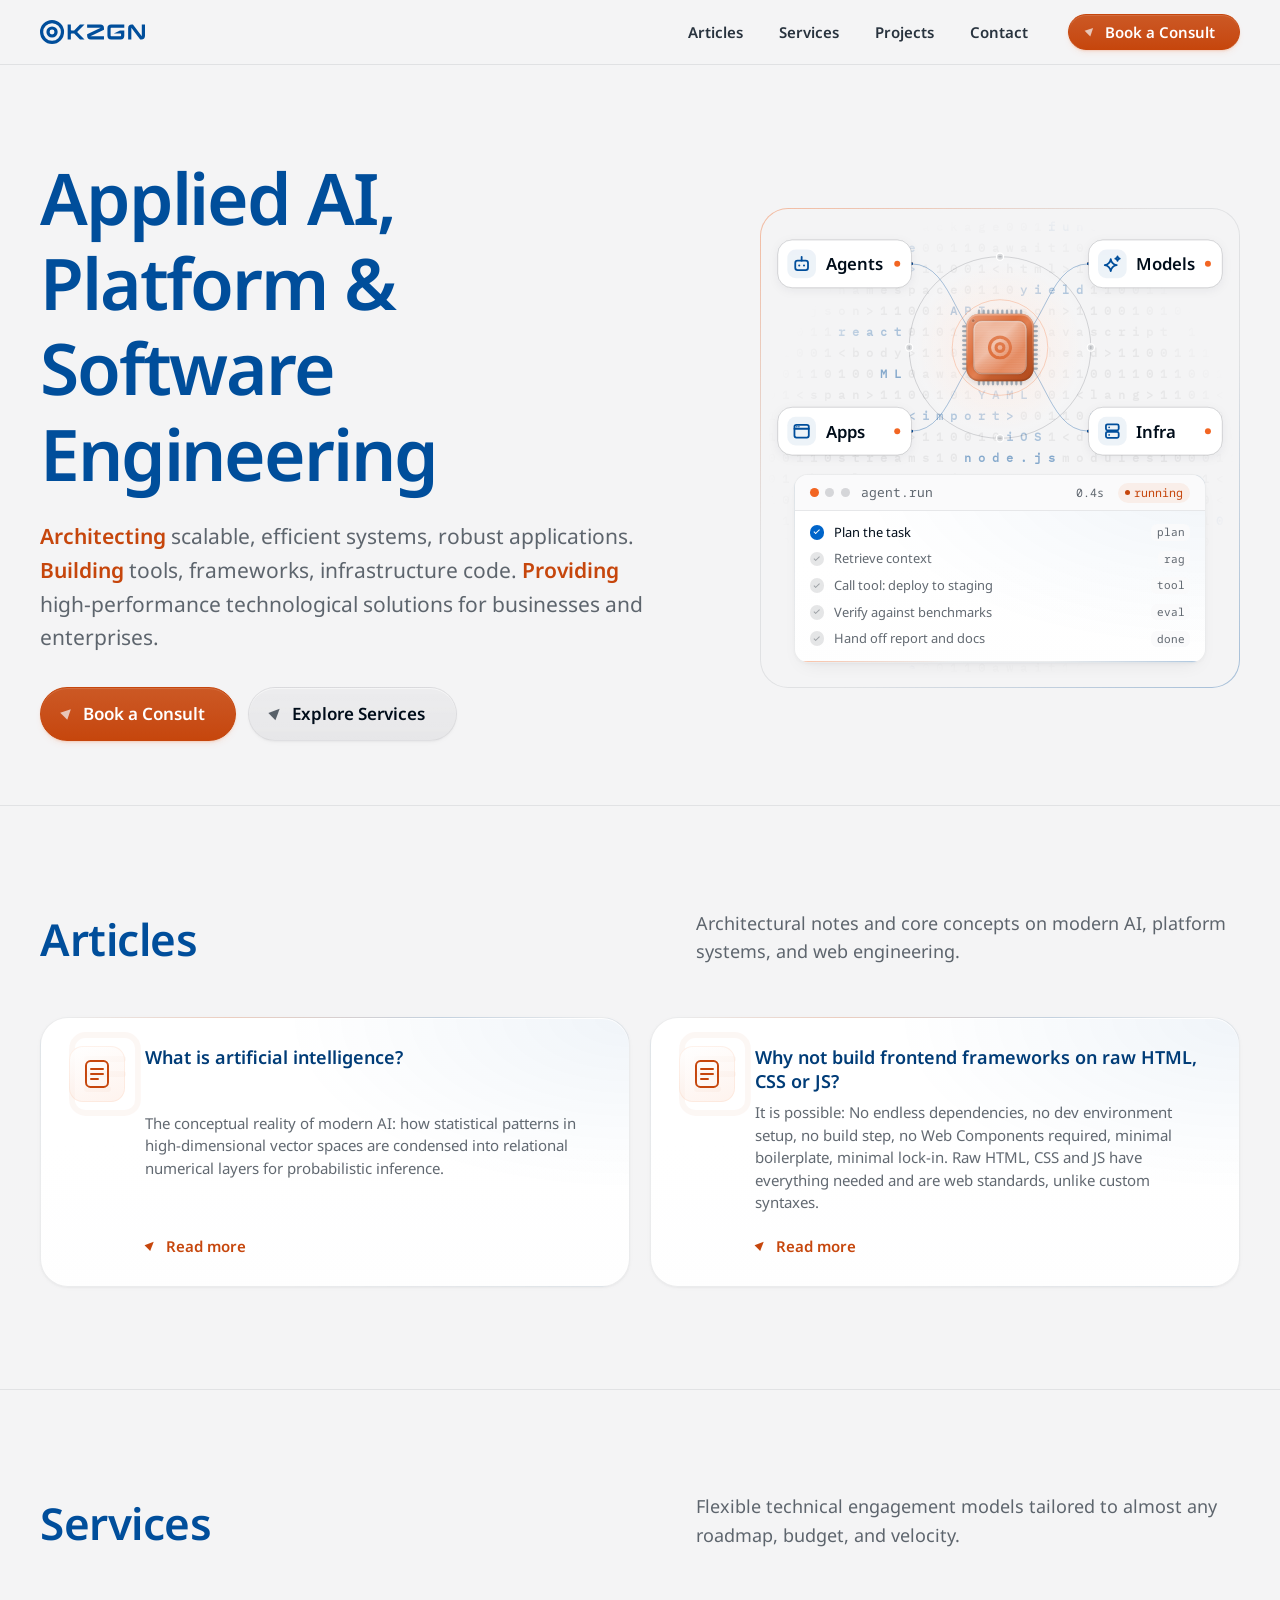
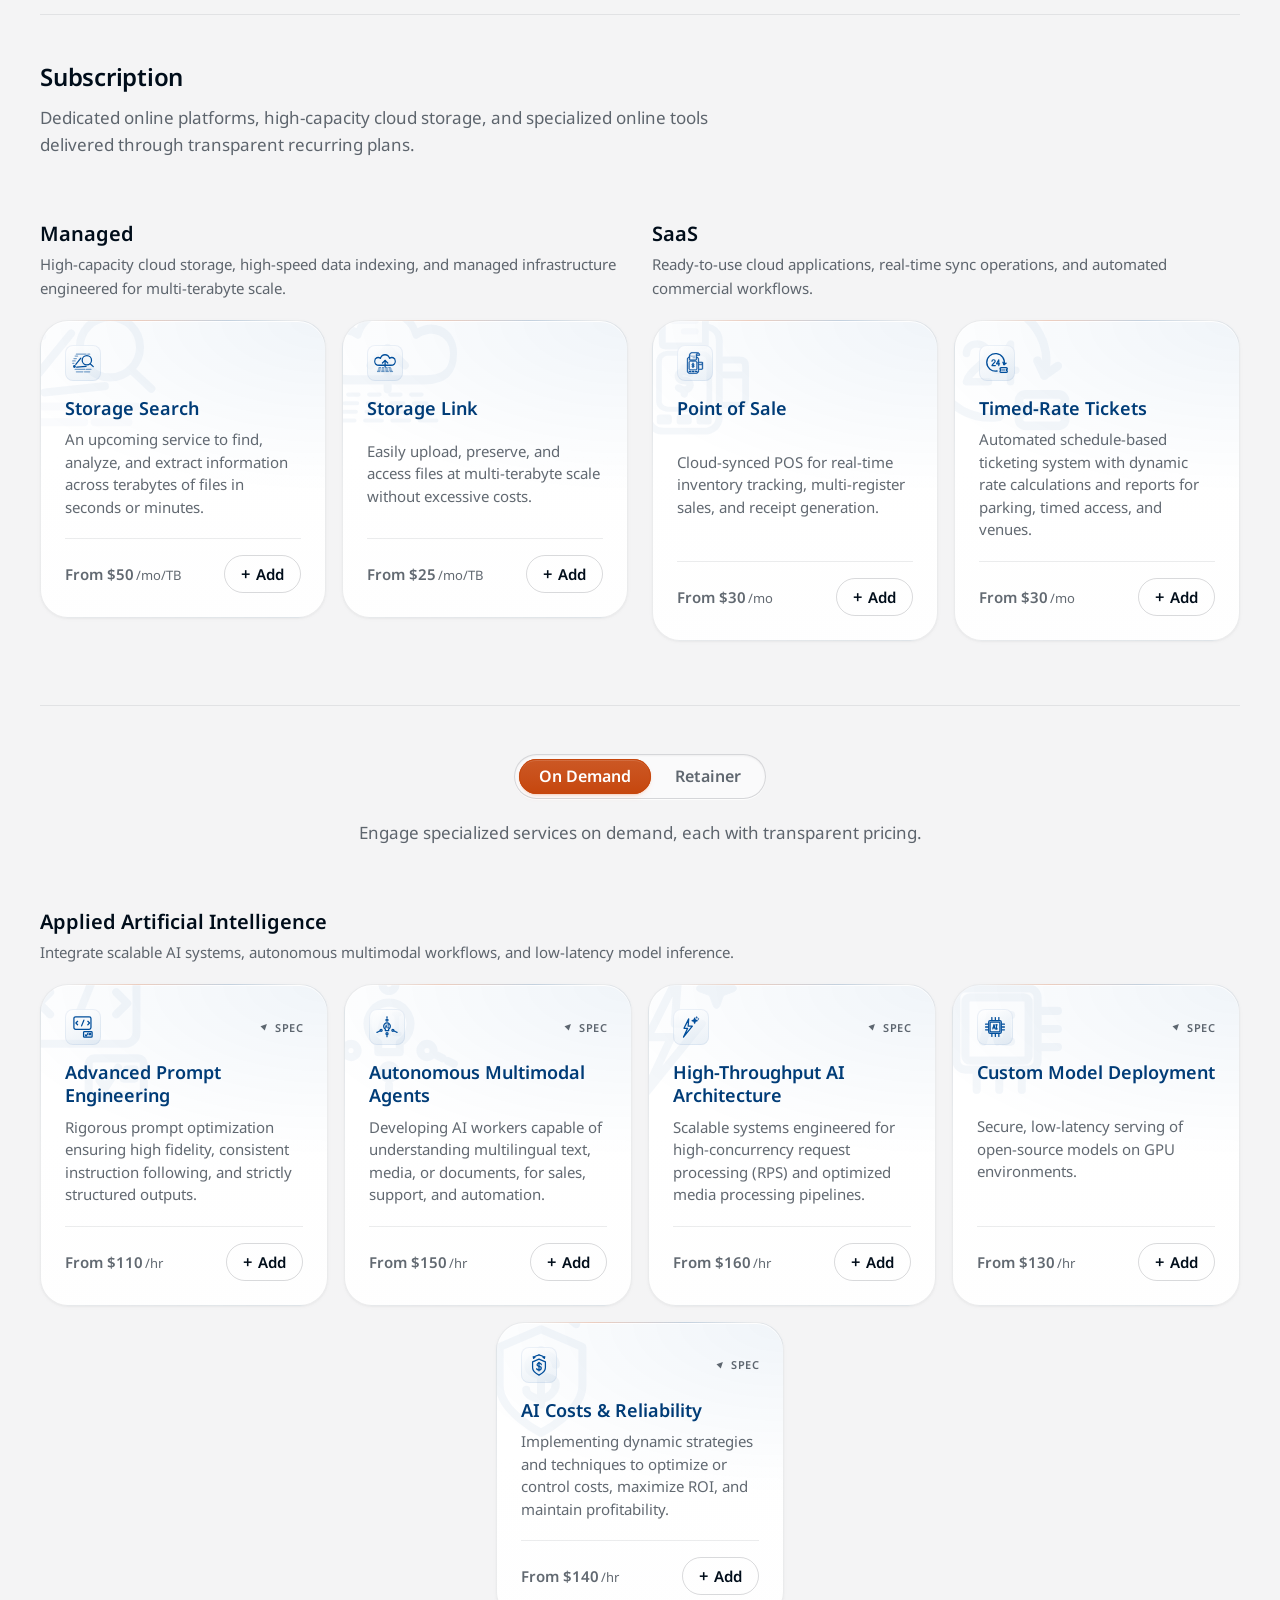
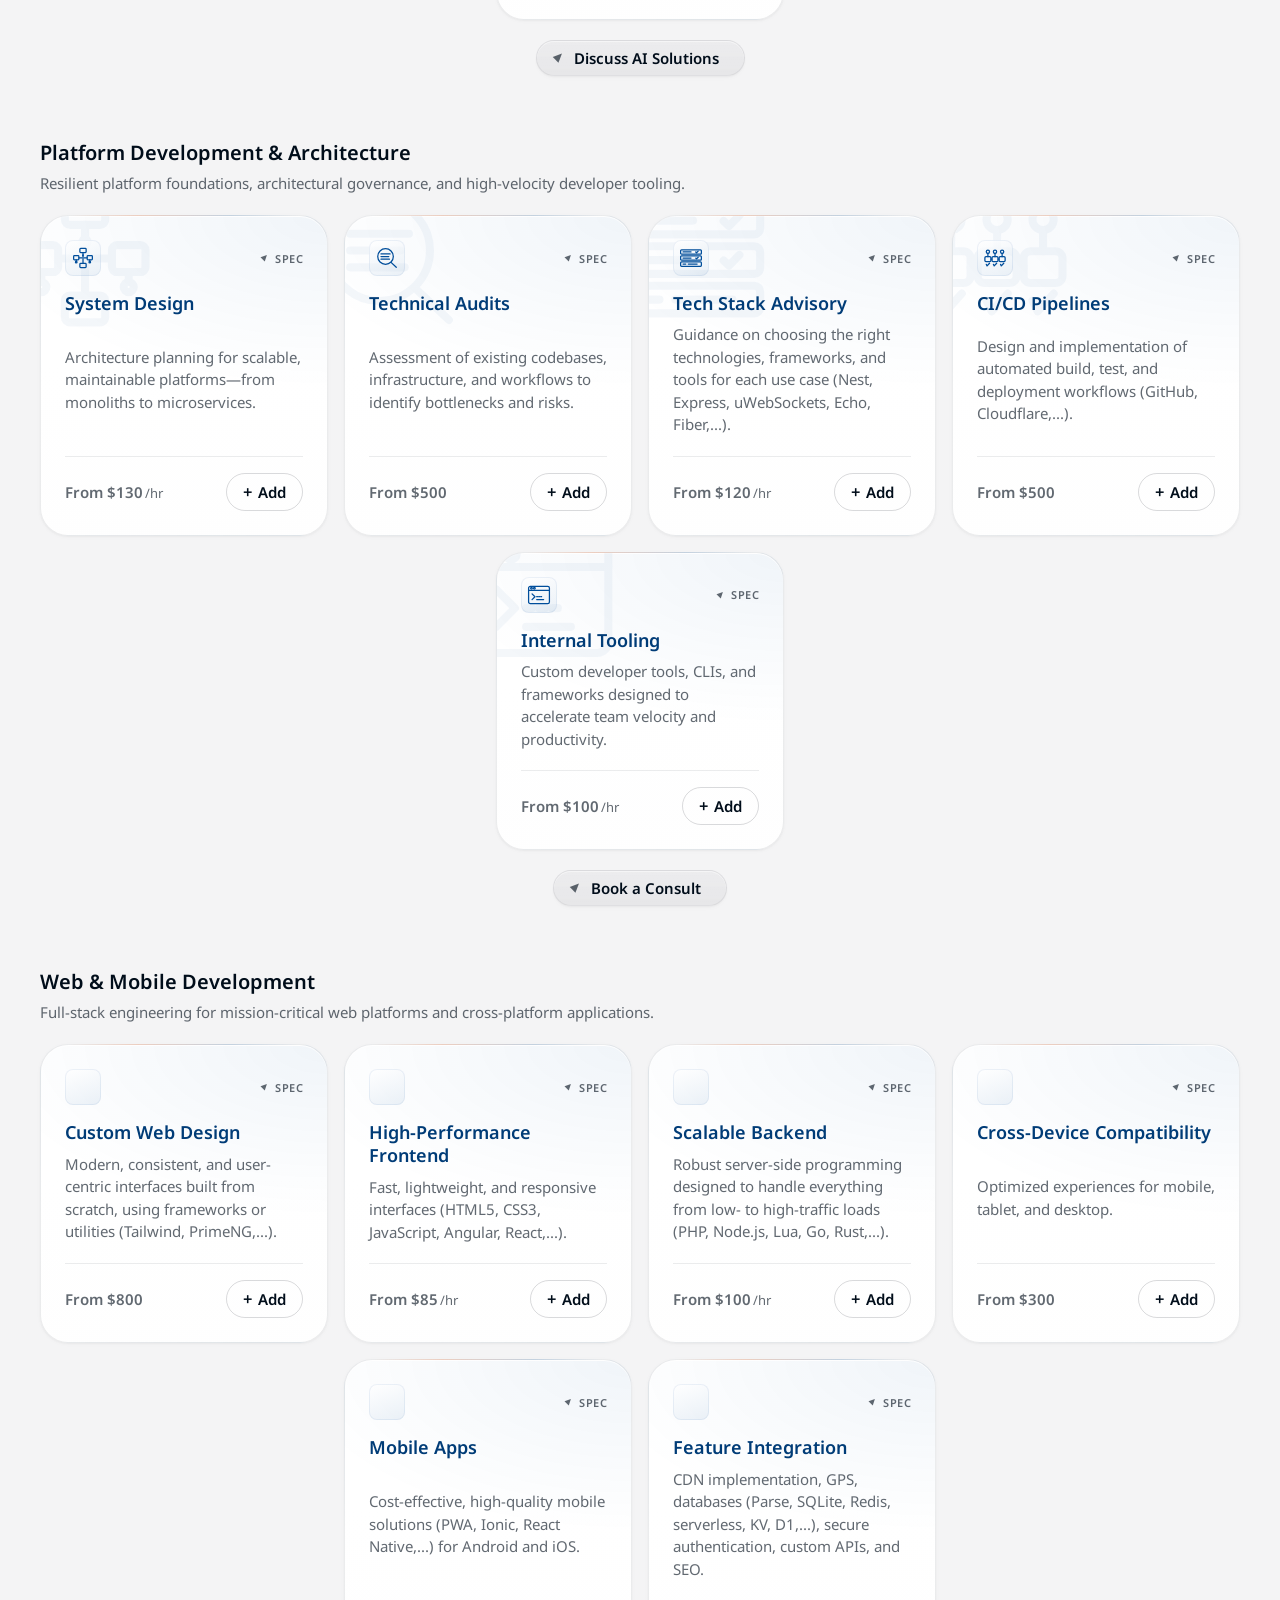
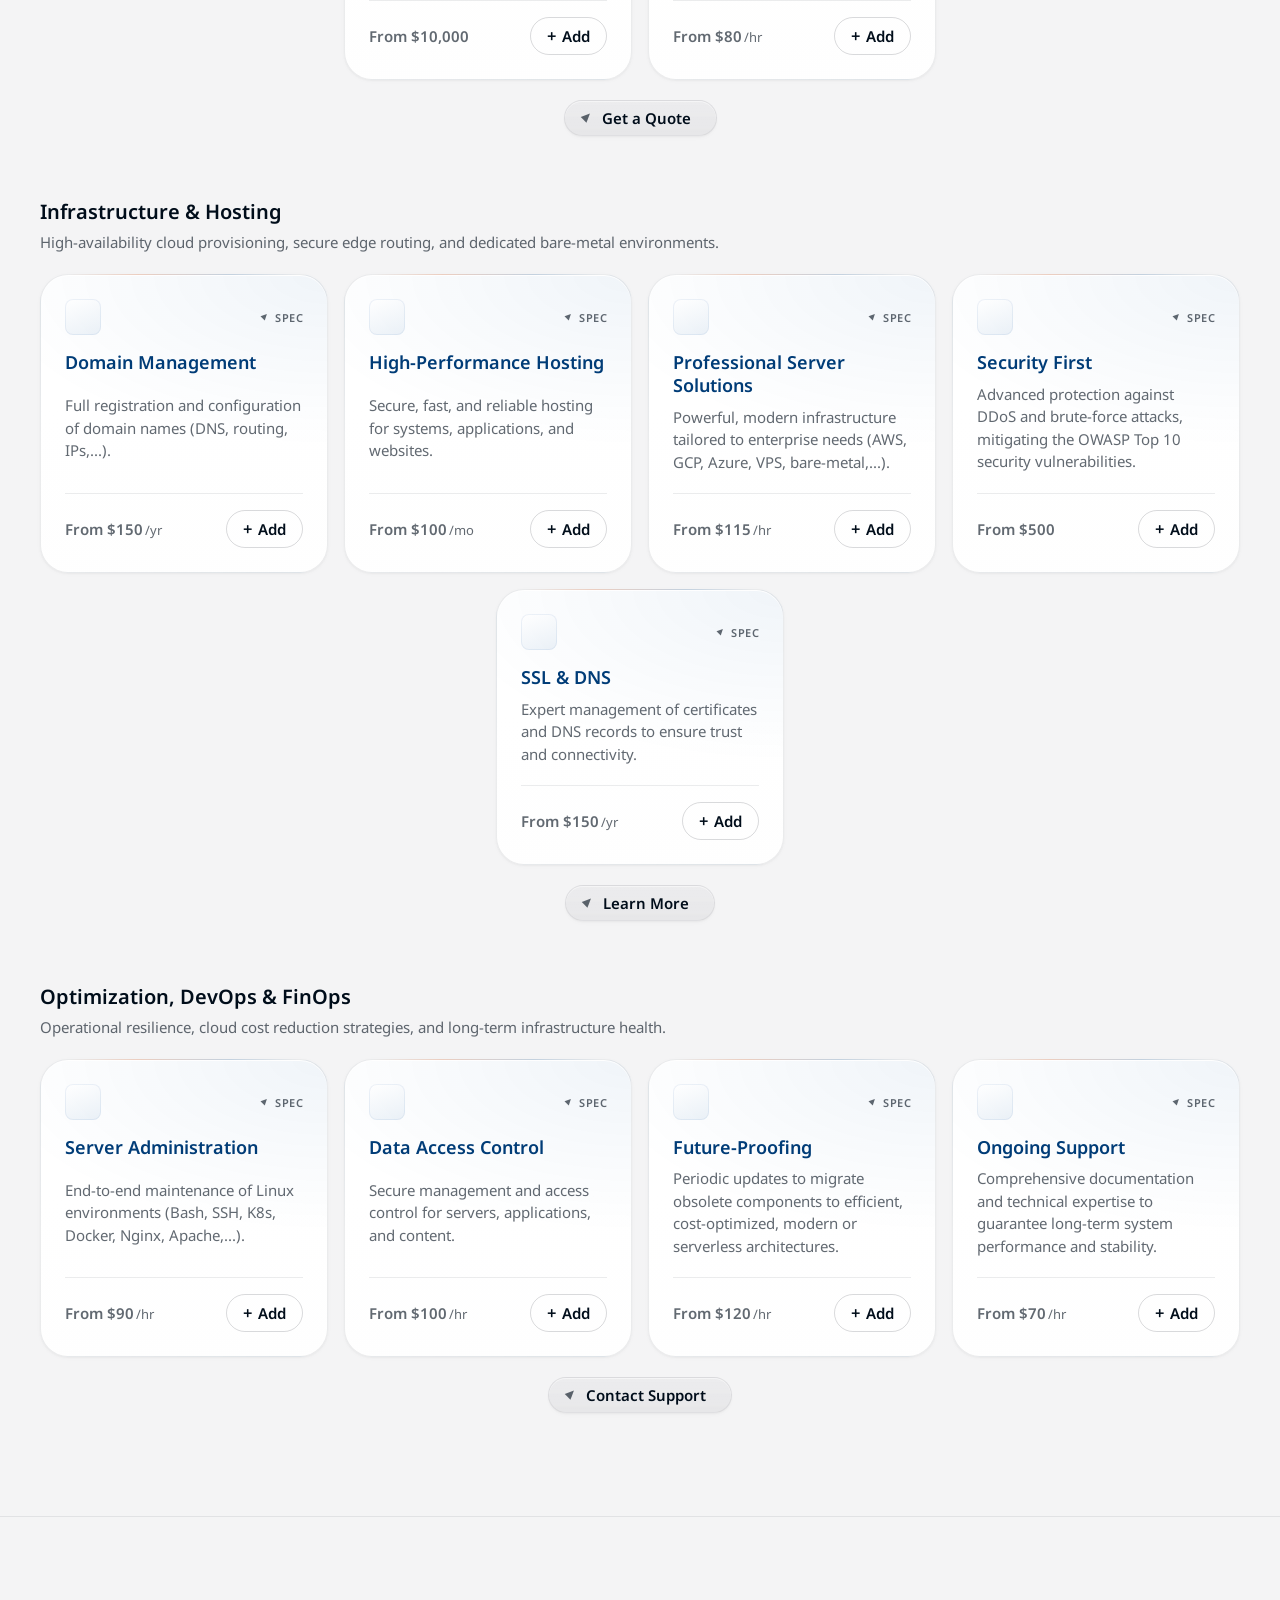
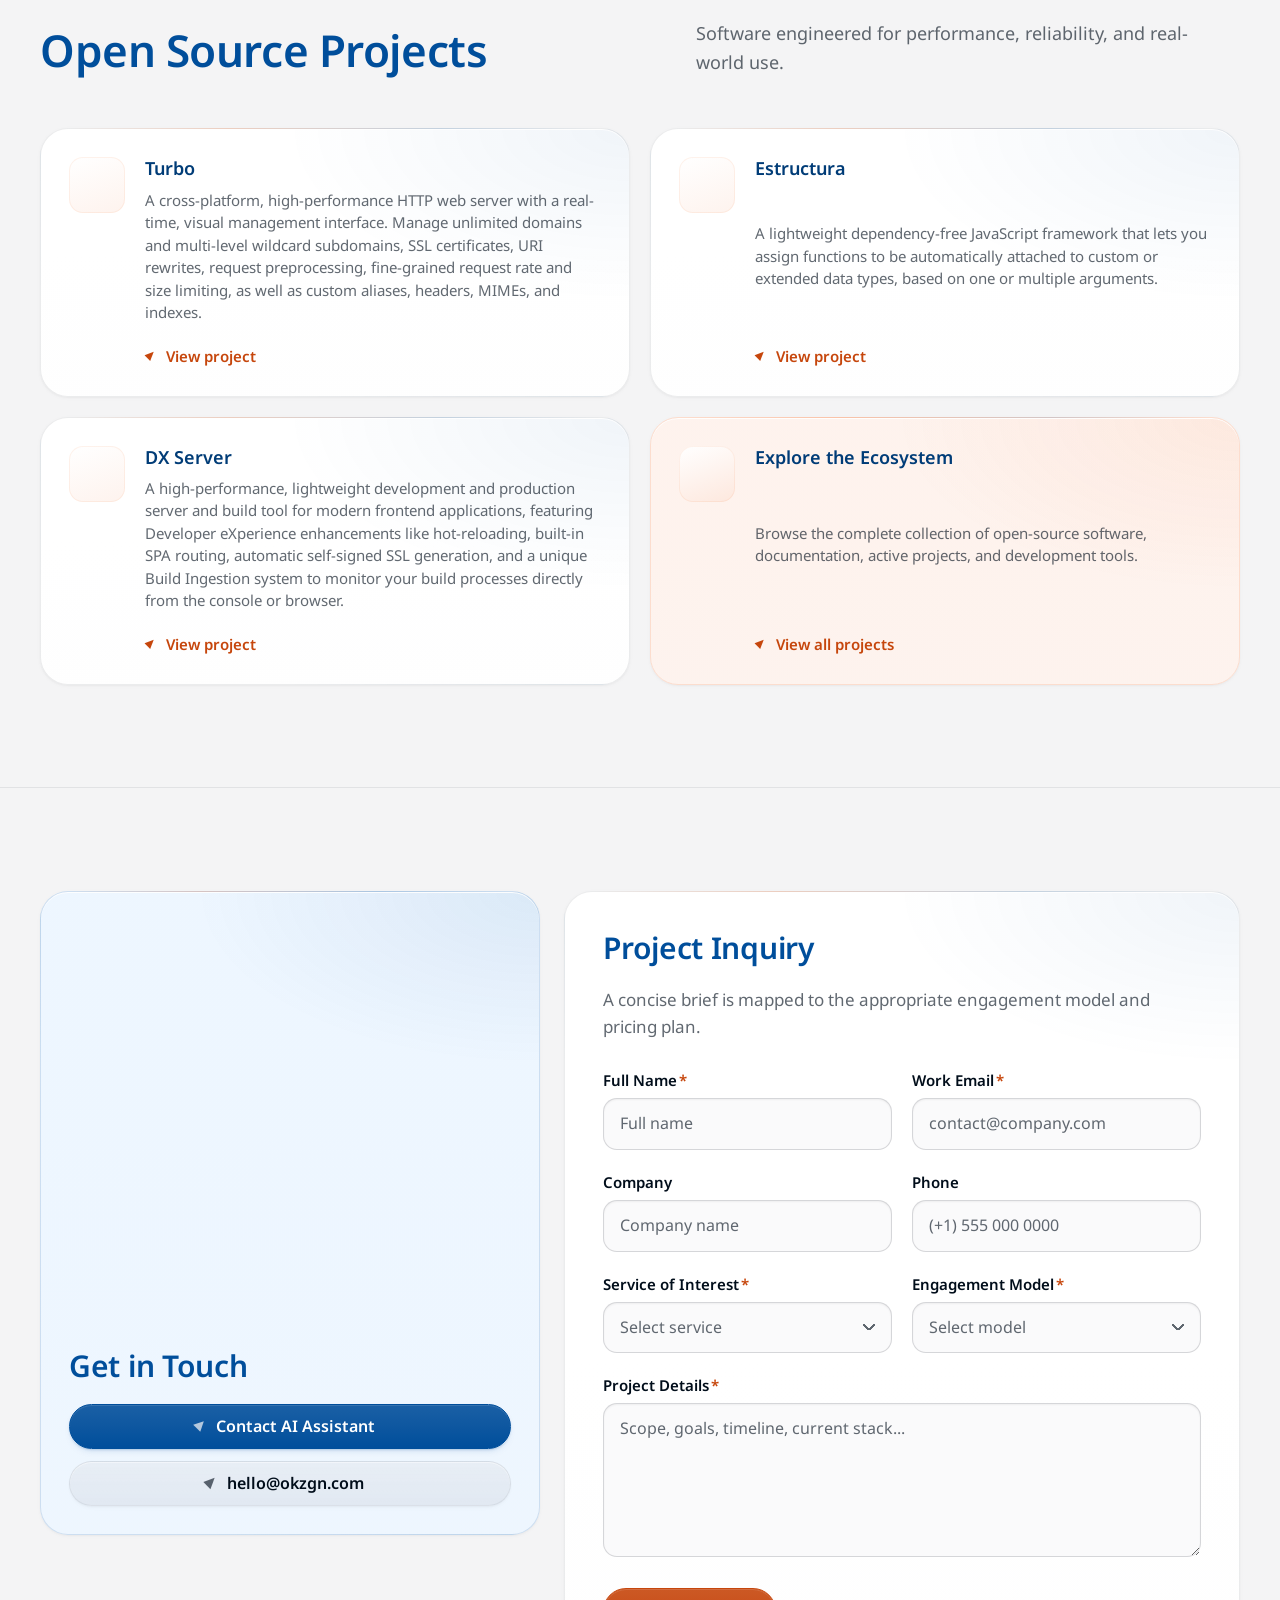
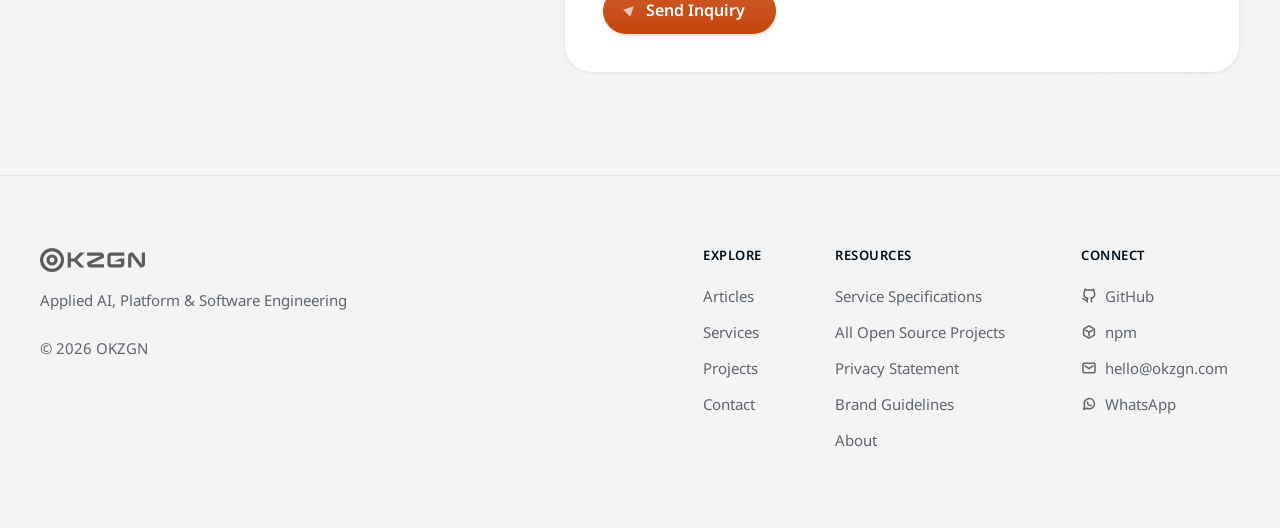
==== commit 19c2c33f: "Website styles update." ====
--- a/index.html
+++ b/index.html
@@ -171,7 +171,12 @@
 				<div class="hero-visual" aria-hidden="true">
 					<svg class="hero-graph" viewBox="0 10 400 200" preserveAspectRatio="xMidYMin meet">
 						<defs>
-							<linearGradient id="hero-core-fill" x1="0" y1="0" x2="0" y2="1"><stop class="hero-core-top" offset="0"/><stop class="hero-core-bottom" offset="1"/></linearGradient>
+							<linearGradient id="hero-core-fill" x1="0" y1="0" x2="1" y2="1"><stop stop-color="#de6e3b" class="hero-core-s0" offset="0"/><stop stop-color="#de6e3b" class="hero-core-s1" offset="0.4"/><stop stop-color="#de6e3b" class="hero-core-s2" offset="0.52"/><stop stop-color="#de6e3b" class="hero-core-s3" offset="0.64"/><stop stop-color="#de6e3b" class="hero-core-s4" offset="1"/></linearGradient>
+							<linearGradient id="hero-core-bevel" x1="0" y1="0" x2="0" y2="1"><stop stop-color="#fff" stop-opacity="0" class="hero-bevel-top" offset="0"/><stop stop-color="#fff" stop-opacity="0" class="hero-bevel-mid" offset="0.5"/><stop stop-color="#000" stop-opacity="0" class="hero-bevel-bottom" offset="1"/></linearGradient>
+							<linearGradient id="hero-lid-fill" x1="0" y1="0" x2="1" y2="1"><stop stop-color="#efb08f" class="hero-lid-s0" offset="0"/><stop stop-color="#efb08f" class="hero-lid-s1" offset="0.22"/><stop stop-color="#efb08f" class="hero-lid-s2" offset="0.42"/><stop stop-color="#efb08f" class="hero-lid-s3" offset="0.5"/><stop stop-color="#efb08f" class="hero-lid-s4" offset="0.72"/><stop stop-color="#efb08f" class="hero-lid-s5" offset="1"/></linearGradient>
+							<radialGradient id="hero-lid-sheen" cx="0.28" cy="0.18" r="0.75"><stop stop-color="#fff" stop-opacity="0" class="hero-sheen-in" offset="0"/><stop stop-color="#fff" stop-opacity="0" class="hero-sheen-out" offset="1"/></radialGradient>
+							<linearGradient id="hero-mark-fill" x1="0" y1="0" x2="0" y2="1"><stop stop-color="#e07e52" class="hero-mark-top" offset="0"/><stop stop-color="#e07e52" class="hero-mark-bottom" offset="1"/></linearGradient>
+							<pattern id="hero-lid-brush" width="50" height="1.6" patternUnits="userSpaceOnUse"><rect class="hero-lid-line" width="50" height="0.5"/></pattern>
 							<radialGradient id="hero-core-glow"><stop class="hero-glow-in" offset="0"/><stop class="hero-glow-out" offset="1"/></radialGradient>
 							<radialGradient id="hero-orbit-fill"><stop class="hero-orbit-in" offset="0"/><stop class="hero-orbit-out" offset="1"/></radialGradient>
 						</defs>
@@ -226,8 +231,13 @@
 						<circle class="hero-halo" cx="200" cy="110" r="40"/>
 						<g class="hero-core">
 							<path class="hero-pins" d="M180 75v5M184.44 75v5M188.89 75v5M193.33 75v5M197.78 75v5M202.22 75v5M206.67 75v5M211.11 75v5M215.56 75v5M220 75v5M180 140v5M184.44 140v5M188.89 140v5M193.33 140v5M197.78 140v5M202.22 140v5M206.67 140v5M211.11 140v5M215.56 140v5M220 140v5M165 90h5M165 94.44h5M165 98.89h5M165 103.33h5M165 107.78h5M165 112.22h5M165 116.67h5M165 121.11h5M165 125.56h5M165 130h5M230 90h5M230 94.44h5M230 98.89h5M230 103.33h5M230 107.78h5M230 112.22h5M230 116.67h5M230 121.11h5M230 125.56h5M230 130h5"/>
-							<rect class="hero-chip" x="168" y="78" width="64" height="64" rx="16"/>
-							<rect class="hero-die" x="178" y="88" width="44" height="44" rx="10"/>
+							<rect class="hero-chip" x="168" y="78" width="64" height="64" rx="12"/>
+							<rect class="hero-chip-bevel" x="168.75" y="78.75" width="62.5" height="62.5" rx="11.25"/>
+							<circle class="hero-chip-dot" cx="174.5" cy="84.5" r="1.6"/>
+							<rect class="hero-die" x="175" y="85" width="50" height="50" rx="7.5"/>
+							<rect class="hero-die-brush" x="175" y="85" width="50" height="50" rx="7.5"/>
+							<rect class="hero-die-sheen" x="175" y="85" width="50" height="50" rx="7.5"/>
+							<rect class="hero-die-bevel" x="175.5" y="85.5" width="49" height="49" rx="7"/>
 							<path class="hero-mark" transform="translate(188.5 98.5) scale(0.3286)" d="M0 35A35 35 0 1 1 70 35A35 35 0 1 1 0 35ZM9.4 35A25.6 25.6 0 1 0 60.6 35A25.6 25.6 0 1 0 9.4 35ZM18.8 35A16.2 16.2 0 1 1 51.2 35A16.2 16.2 0 1 1 18.8 35ZM28.2 35A6.8 6.8 0 1 0 41.8 35A6.8 6.8 0 1 0 28.2 35Z"/>
 						</g>
 					</svg>
--- a/style_commons.css
+++ b/style_commons.css
@@ -178,6 +178,13 @@
     --fill-ghost-hover: linear-gradient(180deg, rgb(255 255 255 / 0.1), rgb(var(--ink-rgb) / 0.02)), var(--ghost-fill-hover);
     --sh-ghost: 0 1px 2px rgb(var(--shadow-rgb) / calc(0.03 * var(--shadow-k))), 0 3px 8px -6px rgb(var(--shadow-rgb) / calc(0.1 * var(--shadow-k)));
     --ghost-shine: inset 0 1px 0 rgb(255 255 255 / 0.45);
+    /* Quiet ghost: the secondary button's look one step softer, for the header and footer links on
+       hover, focus and the current section. The hairline is drawn inside (no layout shift). */
+    --fill-ghost-quiet: linear-gradient(180deg, rgb(255 255 255 / 0.18), rgb(255 255 255 / 0)), var(--hover);
+    /* The shine sits just under the inner hairline (a 2px inset band, its first pixel covered by
+       the hairline), where the secondary button's shine sits under its border. */
+    --ghost-shine-quiet: inset 0 2px 0 rgb(255 255 255 / 0.5);
+    --sh-ghost-quiet: inset 0 0 0 1px var(--ghost-line), var(--ghost-shine-quiet), 0 1px 2px rgb(var(--shadow-rgb) / calc(0.025 * var(--shadow-k)));
 
     /* Spacing scale: 4px grid with 2px and 6px fine steps. */
     --space-0-5: 0.125rem;
@@ -949,12 +956,19 @@
     font-weight: bold;
 }
 
-/* Hover, focus and the current section share the ink text on a soft pill. */
+/* Hover, focus and the current section share the ink text on a quiet ghost pill (a softer
+   secondary button); hover also takes a light press. */
 .site-nav a:hover,
 .site-nav a:focus-visible,
 .site-nav a.is-current {
     color: var(--ink);
-    background: var(--hover);
+    background: var(--fill-ghost-quiet);
+    box-shadow: var(--sh-ghost-quiet);
+}
+
+.site-nav a:hover, .site-nav a:active,
+.footer-col a:hover, .footer-col a:active {
+    transform: scale(var(--press-scale-card));
 }
 
 .site-menu-toggle {
@@ -1159,7 +1173,8 @@
 .footer-col a:hover,
 .footer-col a:focus-visible {
     color: var(--ink);
-    background: var(--hover);
+    background: var(--fill-ghost-quiet);
+    box-shadow: var(--sh-ghost-quiet);
 }
 
 /* Connect links: an icon before the label, picked by the link target, so the footer markup in every
@@ -1239,6 +1254,8 @@
         --fill-ghost: linear-gradient(180deg, rgb(var(--sky-rgb) / 0.035), rgb(var(--sky-rgb) / 0)), var(--ghost-fill);
         --fill-ghost-hover: linear-gradient(180deg, rgb(var(--sky-rgb) / 0.02), rgb(0 0 0 / 0.06)), var(--ghost-fill-hover);
         --ghost-shine: inset 0 1px 0 rgb(var(--sky-rgb) / 0.05);
+        --fill-ghost-quiet: linear-gradient(180deg, rgb(var(--sky-rgb) / 0.03), rgb(var(--sky-rgb) / 0)), var(--hover);
+        --ghost-shine-quiet: inset 0 2px 0 rgb(var(--sky-rgb) / 0.06);
         --feature-bg: color-mix(in srgb, var(--blueLight2) 9%, var(--surface));
         --feature-line: rgb(var(--sky-rgb) / 0.2);
         --feature-warm-bg: color-mix(in srgb, var(--accent) 15%, var(--surface));
--- a/landing.css
+++ b/landing.css
@@ -239,41 +239,125 @@
     to { transform: scale(1.6); opacity: 0; }
 }
 
+/* Pins: plated metal legs, lit from the top. */
 .hero-pins {
     fill: none;
-    stroke: var(--accentLine);
-    stroke-width: 2;
+    stroke: var(--chip-pin);
+    stroke-width: 2.2;
     stroke-linecap: round;
 }
 
-.hero-core-top {
-    stop-color: color-mix(in srgb, var(--accent) 82%, var(--surface));
-}
-
-.hero-core-bottom {
-    stop-color: var(--accent);
-}
+/* The chip reads as a metal part: an anodized accent body with a diagonal sheen band and a bevelled
+   edge (lit top, shaded bottom), a pin-1 dot, and a brushed steel lid with the mark engraved in it.
+   Every tone derives from the accent or the --chip-* steel tokens below (set on the SVG, so the
+   gradient stops in <defs> inherit them too). */
+.hero-graph {
+    --chip-pin: #a7afb9;
+    /* The lid is the body's toned accent, a few steps lighter, with the same brushed bands. */
+    --chip-tone: color-mix(in srgb, var(--accent) 80%, #8c949e);
+    --chip-steel-0: color-mix(in srgb, var(--chip-tone) 60%, #ffffff);
+    --chip-steel-1: color-mix(in srgb, var(--chip-tone) 72%, #ffffff);
+    --chip-steel-2: color-mix(in srgb, var(--chip-tone) 54%, #ffffff);
+    --chip-steel-3: color-mix(in srgb, var(--chip-tone) 66%, #ffffff);
+    --chip-steel-4: color-mix(in srgb, var(--chip-tone) 82%, #ffffff);
+    --chip-steel-5: color-mix(in srgb, var(--chip-tone) 70%, #ffffff);
+    --chip-mark-0: color-mix(in srgb, var(--chip-tone) 88%, #ffffff);
+    --chip-mark-1: var(--chip-tone);
+}
+
+/* The body's accent is toned down with a little steel gray, so it reads as anodized metal rather
+   than a flat brand fill. */
+.hero-core-s0 { stop-color: color-mix(in srgb, color-mix(in srgb, var(--accent) 80%, #8c949e) 70%, #ffffff); }
+.hero-core-s1 { stop-color: color-mix(in srgb, var(--accent) 80%, #8c949e); }
+.hero-core-s2 { stop-color: color-mix(in srgb, color-mix(in srgb, var(--accent) 80%, #8c949e) 88%, #ffffff); }
+.hero-core-s3 { stop-color: color-mix(in srgb, var(--accentDark) 82%, #6b737d); }
+.hero-core-s4 { stop-color: color-mix(in srgb, var(--accentDark2) 82%, #4b535c); }
+
+/* The bevel is even on all sides (a light rim fading to a faint dark one), so the frame around the lid
+   reads the same thickness top and bottom. */
+.hero-bevel-top { stop-color: #ffffff; stop-opacity: 0.28; }
+.hero-bevel-mid { stop-color: #ffffff; stop-opacity: 0.12; }
+.hero-bevel-bottom { stop-color: #000000; stop-opacity: 0.12; }
+
+.hero-lid-s0 { stop-color: var(--chip-steel-0); }
+.hero-lid-s1 { stop-color: var(--chip-steel-1); }
+.hero-lid-s2 { stop-color: var(--chip-steel-2); }
+.hero-lid-s3 { stop-color: var(--chip-steel-3); }
+.hero-lid-s4 { stop-color: var(--chip-steel-4); }
+.hero-lid-s5 { stop-color: var(--chip-steel-5); }
+
+.hero-sheen-in { stop-color: #ffffff; stop-opacity: 0.35; }
+.hero-sheen-out { stop-color: #ffffff; stop-opacity: 0; }
+
+.hero-mark-top { stop-color: var(--chip-mark-0); }
+.hero-mark-bottom { stop-color: var(--chip-mark-1); }
 
 .hero-chip {
     fill: url(#hero-core-fill);
-    filter: drop-shadow(0 4px 8px rgb(var(--accent-rgb) / 0.16));
-}
-
-/* The core stays the focal point without pulling the eye from the copy: a bit smaller, a softer glow
-   and shadow, and a lighter fill. */
+    /* Neutral shadows kept close to centered: an accent shadow read as extra frame at the bottom. */
+    filter: drop-shadow(0 0 0.75px rgb(0 0 0 / 0.2)) drop-shadow(0 1px 3px rgb(0 0 0 / 0.14));
+}
+
+.hero-chip-bevel {
+    fill: none;
+    stroke: url(#hero-core-bevel);
+    stroke-width: 1.5;
+}
+
+.hero-chip-dot {
+    fill: rgb(0 0 0 / 0.22);
+    stroke: rgb(255 255 255 / 0.35);
+    stroke-width: 0.5;
+}
+
+/* The core stays the focal point without pulling the eye from the copy: a bit smaller than the
+   drawing. */
 .hero-core {
     transform-box: view-box;
     transform-origin: 200px 110px;
     transform: scale(0.88);
 }
 
+/* The lid sits in a shallow recess: a dark rim below it and a soft shadow on the body. */
 .hero-die {
-    fill: rgb(255 255 255 / 0.12);
-    stroke: rgb(255 255 255 / 0.28);
-}
-
+    fill: url(#hero-lid-fill);
+    stroke: rgb(0 0 0 / 0.14);
+    stroke-width: 0.75;
+    /* Centered, so the lid casts no thicker shadow on one side of the frame. */
+    filter: drop-shadow(0 0 1.2px rgb(0 0 0 / 0.22));
+}
+
+/* Fine horizontal brush strokes over the steel. */
+.hero-die-brush {
+    fill: url(#hero-lid-brush);
+    stroke: rgb(255 255 255 / 0.7);
+    stroke-width: 0.5;
+    pointer-events: none;
+}
+
+/* A soft specular spot near the top left corner, and a bevel on the lid's edge. */
+.hero-die-sheen {
+    fill: url(#hero-lid-sheen);
+    pointer-events: none;
+}
+
+.hero-die-bevel {
+    fill: none;
+    stroke: url(#hero-core-bevel);
+    stroke-width: 1;
+    pointer-events: none;
+}
+
+.hero-lid-line {
+    fill: #ffffff;
+    opacity: 0.08;
+}
+
+/* Engraved in the body's own tone (a step deeper than the lid), with a light catch on its lower edge,
+   so it reads clearly without pulling focus. */
 .hero-mark {
-    fill: var(--on-accent);
+    fill: url(#hero-mark-fill);
+    filter: drop-shadow(0 0.6px 0 rgb(255 255 255 / 0.4));
 }
 
 /* Window: an agent run, replayed by main.js. Each step waits (gray disc), runs (pale blue disc with a
@@ -654,7 +738,6 @@
 }
 
 .relate .featured {
-    grid-column: 1 / -1;
     background: var(--card-fill-warm);
     border-color: var(--feature-warm-line);
 }
@@ -719,12 +802,31 @@
     color: var(--muted);
 }
 
+/* Service cards: same column count as an auto-fill grid (15rem minimum), but a partial last row is
+   centered instead of left-aligned. Flex can't derive the column count itself, so the category is a
+   size container and each width step sets --cols; cards are sized from it. */
+.category {
+    container-type: inline-size;
+}
+
 .category .list {
-    display: grid;
-    grid-template-columns: repeat(auto-fill, minmax(15rem, 1fr));
+    --cols: 1;
+    display: flex;
+    flex-wrap: wrap;
+    justify-content: center;
     gap: var(--space-4);
     margin-top: var(--space-5);
 }
+
+.category .list > li {
+    flex: 0 0 auto;
+    width: calc((100% - (var(--cols) - 1) * var(--space-4)) / var(--cols));
+}
+
+@container (min-width: 31rem) { .category .list { --cols: 2; } }
+@container (min-width: 47rem) { .category .list { --cols: 3; } }
+@container (min-width: 63rem) { .category .list { --cols: 4; } }
+@container (min-width: 79rem) { .category .list { --cols: 5; } }
 
 /* Category CTA: centered under its cards at every width. */
 .category-cta {
@@ -1007,15 +1109,28 @@
     margin-top: var(--space-5);
 }
 
+/* The billing switch and its copy sit centered at every width, like the category CTAs. */
+.service-group > h2:has(.billing-switch),
+.service-group > p[data-billing-copy] {
+    text-align: center;
+}
+
+.service-group > p[data-billing-copy] {
+    margin-left: auto;
+    margin-right: auto;
+}
+
+/* The switch is a recessed track like the form fields; options hover as the quiet ghost pill of the
+   header and footer links, and the selected one is the primary button. */
 .billing-switch {
     display: inline-flex;
     align-items: center;
     gap: var(--space-1);
     padding: var(--space-1);
     border-radius: var(--r-full);
-    border: 1px solid var(--border);
-    background: var(--surface);
-    box-shadow: var(--sh-1), var(--card-shine);
+    border: 1px solid var(--border-strong);
+    background: var(--surface-2);
+    box-shadow: var(--field-recess);
     vertical-align: middle;
 }
 
@@ -1037,14 +1152,21 @@
 .billing-opt:hover,
 .billing-opt:focus-visible {
     color: var(--ink);
-    background: var(--hover);
+    background: var(--fill-ghost-quiet);
+    box-shadow: var(--sh-ghost-quiet);
+}
+
+.billing-opt:not(.selected):hover {
+    transform: scale(var(--press-scale-card));
 }
 
 .billing-opt.selected,
 .billing-opt.selected:hover {
     color: var(--on-accent);
     background: var(--fill-accent);
-    box-shadow: var(--sh-accent), var(--shine), inset 0 0 0 1px var(--accentDark2);
+    /* The edge is an inner hairline (no layout shift), so the primary button's shine goes just under
+       it: a 2px inset band whose first pixel the hairline covers. */
+    box-shadow: inset 0 0 0 1px var(--accentDark2), inset 0 2px 0 rgb(255 255 255 / 0.12), var(--sh-accent);
 }
 
 @media screen and (max-width: 720px) {
@@ -1053,16 +1175,6 @@
         gap: 0;
     }
 
-    /* In a single column the billing switch, its copy and the closing CTAs read better centered. */
-    .service-group > h2:has(.billing-switch),
-    .service-group > p[data-billing-copy] {
-        text-align: center;
-    }
-
-    .service-group > p[data-billing-copy] {
-        margin-left: auto;
-        margin-right: auto;
-    }
 }
 
 /* Contact */
@@ -1163,6 +1275,22 @@
     margin-left: var(--space-0-5);
 }
 
+/* Fields follow the inset boxes inside cards (.inset-card): a recessed surface at rest (a soft
+   inner shadow at the top and a light catch on the lower edge), a firmer edge on hover, and on focus
+   they rise to the raised card surface with the card shine, a soft shadow, the accent edge line on
+   top and a faint neutral ring; the edge itself keeps its color. The warm cart field swaps the surfaces and the edge (see #cart below). */
+.form-field,
+#cart .cart-client,
+.billing-switch {
+    --field-rest: var(--surface-2);
+    --field-raised: var(--card-fill-raised);
+    --field-line: var(--border-strong);
+    --field-line-hover: rgb(var(--line-rgb) / 0.24);
+    --field-deco: none;
+    --field-recess: inset 0 1px 2px rgb(var(--shadow-rgb) / calc(0.05 * var(--shadow-k))), 0 1px 0 var(--field-catch);
+    --field-catch: rgb(255 255 255 / 0.85);
+}
+
 .form-field input,
 .form-field select,
 .form-field textarea,
@@ -1170,11 +1298,25 @@
     width: 100%;
     font-size: var(--fs-base);
     color: var(--ink);
-    background: var(--surface-2);
-    border: 1px solid var(--border-strong);
+    background: var(--field-deco), var(--field-rest);
+    border: 1px solid var(--field-line);
     border-radius: var(--r-md);
     padding: var(--space-3) var(--space-4);
+    box-shadow: var(--field-recess);
     transition: border-color var(--dur), box-shadow var(--dur), background var(--dur);
+}
+
+/* The select draws its own chevron in the muted text tone, so it matches the fields in both themes.
+   It is two diagonal strokes drawn with gradients (the page CSP allows no data: images), each in a
+   0.375rem square, side by side. */
+.form-field select {
+    --chev: transparent calc(50% - 0.8px), var(--muted) calc(50% - 0.8px) calc(50% + 0.8px), transparent calc(50% + 0.8px);
+    --field-deco:
+        linear-gradient(45deg, var(--chev)) right calc(var(--space-4) + 0.375rem) center / 0.375rem 0.375rem no-repeat,
+        linear-gradient(135deg, var(--chev)) right var(--space-4) center / 0.375rem 0.375rem no-repeat;
+    appearance: none;
+    padding-right: var(--space-10);
+    cursor: pointer;
 }
 
 .form-field textarea {
@@ -1190,6 +1332,13 @@
 
 .form-field select:invalid {
     color: var(--muted);
+}
+
+.form-field input:hover,
+.form-field select:hover,
+.form-field textarea:hover,
+#cart .cart-client input:hover {
+    border-color: var(--field-line-hover);
 }
 
 .form-field input:focus,
@@ -1197,9 +1346,12 @@
 .form-field textarea:focus,
 #cart .cart-client input:focus {
     outline: none;
-    border-color: var(--accent);
-    background: var(--surface-raised);
-    box-shadow: 0 0 0 0.25rem var(--accentTint);
+    border-color: var(--field-line-hover);
+    background:
+        var(--field-deco),
+        var(--card-edge) top center / calc(100% - 2 * var(--r-md)) 1px no-repeat,
+        var(--field-raised);
+    box-shadow: 0 0 0 0.25rem rgb(var(--line-rgb) / 0.04), var(--sh-1), var(--card-shine);
 }
 
 .form-field input:required:invalid:not(:placeholder-shown),
@@ -1486,13 +1638,11 @@
 
 /* The cart field follows the landing fields (inset at rest, raised on focus) in the warm
    panel's own tones, with a warm edge. */
-#cart .cart-client input {
-    background: var(--warm-inset);
-    border-color: var(--feature-warm-line);
-}
-
-#cart .cart-client input:focus {
-    background: var(--warm-raised);
+#cart .cart-client {
+    --field-rest: var(--warm-inset);
+    --field-raised: var(--warm-raised);
+    --field-line: var(--feature-warm-line);
+    --field-line-hover: var(--feature-warm-edge);
 }
 
 #cart footer {
@@ -1523,6 +1673,19 @@
 }
 
 @media (prefers-color-scheme: dark) {
+    /* The whole chip takes a dimmer step on the dark page, like the other surfaces, keeping its
+       tones in the same relation as in light. */
+    .hero-core {
+        filter: brightness(0.8);
+    }
+
+    /* Fields: the light catch under the recess takes the sky tone. */
+    .form-field,
+    #cart .cart-client,
+    .billing-switch {
+        --field-catch: rgb(var(--sky-rgb) / 0.05);
+    }
+
     .hero-visual::before {
         background-image: url('data/production-0-dark.svg');
         opacity: 0.6;
--- a/style_commons.css
+++ b/style_commons.css
@@ -178,6 +178,13 @@
     --fill-ghost-hover: linear-gradient(180deg, rgb(255 255 255 / 0.1), rgb(var(--ink-rgb) / 0.02)), var(--ghost-fill-hover);
     --sh-ghost: 0 1px 2px rgb(var(--shadow-rgb) / calc(0.03 * var(--shadow-k))), 0 3px 8px -6px rgb(var(--shadow-rgb) / calc(0.1 * var(--shadow-k)));
     --ghost-shine: inset 0 1px 0 rgb(255 255 255 / 0.45);
+    /* Quiet ghost: the secondary button's look one step softer, for the header and footer links on
+       hover, focus and the current section. The hairline is drawn inside (no layout shift). */
+    --fill-ghost-quiet: linear-gradient(180deg, rgb(255 255 255 / 0.18), rgb(255 255 255 / 0)), var(--hover);
+    /* The shine sits just under the inner hairline (a 2px inset band, its first pixel covered by
+       the hairline), where the secondary button's shine sits under its border. */
+    --ghost-shine-quiet: inset 0 2px 0 rgb(255 255 255 / 0.5);
+    --sh-ghost-quiet: inset 0 0 0 1px var(--ghost-line), var(--ghost-shine-quiet), 0 1px 2px rgb(var(--shadow-rgb) / calc(0.025 * var(--shadow-k)));
 
     /* Spacing scale: 4px grid with 2px and 6px fine steps. */
     --space-0-5: 0.125rem;
@@ -949,12 +956,19 @@
     font-weight: bold;
 }
 
-/* Hover, focus and the current section share the ink text on a soft pill. */
+/* Hover, focus and the current section share the ink text on a quiet ghost pill (a softer
+   secondary button); hover also takes a light press. */
 .site-nav a:hover,
 .site-nav a:focus-visible,
 .site-nav a.is-current {
     color: var(--ink);
-    background: var(--hover);
+    background: var(--fill-ghost-quiet);
+    box-shadow: var(--sh-ghost-quiet);
+}
+
+.site-nav a:hover, .site-nav a:active,
+.footer-col a:hover, .footer-col a:active {
+    transform: scale(var(--press-scale-card));
 }
 
 .site-menu-toggle {
@@ -1159,7 +1173,8 @@
 .footer-col a:hover,
 .footer-col a:focus-visible {
     color: var(--ink);
-    background: var(--hover);
+    background: var(--fill-ghost-quiet);
+    box-shadow: var(--sh-ghost-quiet);
 }
 
 /* Connect links: an icon before the label, picked by the link target, so the footer markup in every
@@ -1239,6 +1254,8 @@
         --fill-ghost: linear-gradient(180deg, rgb(var(--sky-rgb) / 0.035), rgb(var(--sky-rgb) / 0)), var(--ghost-fill);
         --fill-ghost-hover: linear-gradient(180deg, rgb(var(--sky-rgb) / 0.02), rgb(0 0 0 / 0.06)), var(--ghost-fill-hover);
         --ghost-shine: inset 0 1px 0 rgb(var(--sky-rgb) / 0.05);
+        --fill-ghost-quiet: linear-gradient(180deg, rgb(var(--sky-rgb) / 0.03), rgb(var(--sky-rgb) / 0)), var(--hover);
+        --ghost-shine-quiet: inset 0 2px 0 rgb(var(--sky-rgb) / 0.06);
         --feature-bg: color-mix(in srgb, var(--blueLight2) 9%, var(--surface));
         --feature-line: rgb(var(--sky-rgb) / 0.2);
         --feature-warm-bg: color-mix(in srgb, var(--accent) 15%, var(--surface));
--- a/landing.css
+++ b/landing.css
@@ -239,41 +239,125 @@
     to { transform: scale(1.6); opacity: 0; }
 }
 
+/* Pins: plated metal legs, lit from the top. */
 .hero-pins {
     fill: none;
-    stroke: var(--accentLine);
-    stroke-width: 2;
+    stroke: var(--chip-pin);
+    stroke-width: 2.2;
     stroke-linecap: round;
 }
 
-.hero-core-top {
-    stop-color: color-mix(in srgb, var(--accent) 82%, var(--surface));
-}
-
-.hero-core-bottom {
-    stop-color: var(--accent);
-}
+/* The chip reads as a metal part: an anodized accent body with a diagonal sheen band and a bevelled
+   edge (lit top, shaded bottom), a pin-1 dot, and a brushed steel lid with the mark engraved in it.
+   Every tone derives from the accent or the --chip-* steel tokens below (set on the SVG, so the
+   gradient stops in <defs> inherit them too). */
+.hero-graph {
+    --chip-pin: #a7afb9;
+    /* The lid is the body's toned accent, a few steps lighter, with the same brushed bands. */
+    --chip-tone: color-mix(in srgb, var(--accent) 80%, #8c949e);
+    --chip-steel-0: color-mix(in srgb, var(--chip-tone) 60%, #ffffff);
+    --chip-steel-1: color-mix(in srgb, var(--chip-tone) 72%, #ffffff);
+    --chip-steel-2: color-mix(in srgb, var(--chip-tone) 54%, #ffffff);
+    --chip-steel-3: color-mix(in srgb, var(--chip-tone) 66%, #ffffff);
+    --chip-steel-4: color-mix(in srgb, var(--chip-tone) 82%, #ffffff);
+    --chip-steel-5: color-mix(in srgb, var(--chip-tone) 70%, #ffffff);
+    --chip-mark-0: color-mix(in srgb, var(--chip-tone) 88%, #ffffff);
+    --chip-mark-1: var(--chip-tone);
+}
+
+/* The body's accent is toned down with a little steel gray, so it reads as anodized metal rather
+   than a flat brand fill. */
+.hero-core-s0 { stop-color: color-mix(in srgb, color-mix(in srgb, var(--accent) 80%, #8c949e) 70%, #ffffff); }
+.hero-core-s1 { stop-color: color-mix(in srgb, var(--accent) 80%, #8c949e); }
+.hero-core-s2 { stop-color: color-mix(in srgb, color-mix(in srgb, var(--accent) 80%, #8c949e) 88%, #ffffff); }
+.hero-core-s3 { stop-color: color-mix(in srgb, var(--accentDark) 82%, #6b737d); }
+.hero-core-s4 { stop-color: color-mix(in srgb, var(--accentDark2) 82%, #4b535c); }
+
+/* The bevel is even on all sides (a light rim fading to a faint dark one), so the frame around the lid
+   reads the same thickness top and bottom. */
+.hero-bevel-top { stop-color: #ffffff; stop-opacity: 0.28; }
+.hero-bevel-mid { stop-color: #ffffff; stop-opacity: 0.12; }
+.hero-bevel-bottom { stop-color: #000000; stop-opacity: 0.12; }
+
+.hero-lid-s0 { stop-color: var(--chip-steel-0); }
+.hero-lid-s1 { stop-color: var(--chip-steel-1); }
+.hero-lid-s2 { stop-color: var(--chip-steel-2); }
+.hero-lid-s3 { stop-color: var(--chip-steel-3); }
+.hero-lid-s4 { stop-color: var(--chip-steel-4); }
+.hero-lid-s5 { stop-color: var(--chip-steel-5); }
+
+.hero-sheen-in { stop-color: #ffffff; stop-opacity: 0.35; }
+.hero-sheen-out { stop-color: #ffffff; stop-opacity: 0; }
+
+.hero-mark-top { stop-color: var(--chip-mark-0); }
+.hero-mark-bottom { stop-color: var(--chip-mark-1); }
 
 .hero-chip {
     fill: url(#hero-core-fill);
-    filter: drop-shadow(0 4px 8px rgb(var(--accent-rgb) / 0.16));
-}
-
-/* The core stays the focal point without pulling the eye from the copy: a bit smaller, a softer glow
-   and shadow, and a lighter fill. */
+    /* Neutral shadows kept close to centered: an accent shadow read as extra frame at the bottom. */
+    filter: drop-shadow(0 0 0.75px rgb(0 0 0 / 0.2)) drop-shadow(0 1px 3px rgb(0 0 0 / 0.14));
+}
+
+.hero-chip-bevel {
+    fill: none;
+    stroke: url(#hero-core-bevel);
+    stroke-width: 1.5;
+}
+
+.hero-chip-dot {
+    fill: rgb(0 0 0 / 0.22);
+    stroke: rgb(255 255 255 / 0.35);
+    stroke-width: 0.5;
+}
+
+/* The core stays the focal point without pulling the eye from the copy: a bit smaller than the
+   drawing. */
 .hero-core {
     transform-box: view-box;
     transform-origin: 200px 110px;
     transform: scale(0.88);
 }
 
+/* The lid sits in a shallow recess: a dark rim below it and a soft shadow on the body. */
 .hero-die {
-    fill: rgb(255 255 255 / 0.12);
-    stroke: rgb(255 255 255 / 0.28);
-}
-
+    fill: url(#hero-lid-fill);
+    stroke: rgb(0 0 0 / 0.14);
+    stroke-width: 0.75;
+    /* Centered, so the lid casts no thicker shadow on one side of the frame. */
+    filter: drop-shadow(0 0 1.2px rgb(0 0 0 / 0.22));
+}
+
+/* Fine horizontal brush strokes over the steel. */
+.hero-die-brush {
+    fill: url(#hero-lid-brush);
+    stroke: rgb(255 255 255 / 0.7);
+    stroke-width: 0.5;
+    pointer-events: none;
+}
+
+/* A soft specular spot near the top left corner, and a bevel on the lid's edge. */
+.hero-die-sheen {
+    fill: url(#hero-lid-sheen);
+    pointer-events: none;
+}
+
+.hero-die-bevel {
+    fill: none;
+    stroke: url(#hero-core-bevel);
+    stroke-width: 1;
+    pointer-events: none;
+}
+
+.hero-lid-line {
+    fill: #ffffff;
+    opacity: 0.08;
+}
+
+/* Engraved in the body's own tone (a step deeper than the lid), with a light catch on its lower edge,
+   so it reads clearly without pulling focus. */
 .hero-mark {
-    fill: var(--on-accent);
+    fill: url(#hero-mark-fill);
+    filter: drop-shadow(0 0.6px 0 rgb(255 255 255 / 0.4));
 }
 
 /* Window: an agent run, replayed by main.js. Each step waits (gray disc), runs (pale blue disc with a
@@ -654,7 +738,6 @@
 }
 
 .relate .featured {
-    grid-column: 1 / -1;
     background: var(--card-fill-warm);
     border-color: var(--feature-warm-line);
 }
@@ -719,12 +802,31 @@
     color: var(--muted);
 }
 
+/* Service cards: same column count as an auto-fill grid (15rem minimum), but a partial last row is
+   centered instead of left-aligned. Flex can't derive the column count itself, so the category is a
+   size container and each width step sets --cols; cards are sized from it. */
+.category {
+    container-type: inline-size;
+}
+
 .category .list {
-    display: grid;
-    grid-template-columns: repeat(auto-fill, minmax(15rem, 1fr));
+    --cols: 1;
+    display: flex;
+    flex-wrap: wrap;
+    justify-content: center;
     gap: var(--space-4);
     margin-top: var(--space-5);
 }
+
+.category .list > li {
+    flex: 0 0 auto;
+    width: calc((100% - (var(--cols) - 1) * var(--space-4)) / var(--cols));
+}
+
+@container (min-width: 31rem) { .category .list { --cols: 2; } }
+@container (min-width: 47rem) { .category .list { --cols: 3; } }
+@container (min-width: 63rem) { .category .list { --cols: 4; } }
+@container (min-width: 79rem) { .category .list { --cols: 5; } }
 
 /* Category CTA: centered under its cards at every width. */
 .category-cta {
@@ -1007,15 +1109,28 @@
     margin-top: var(--space-5);
 }
 
+/* The billing switch and its copy sit centered at every width, like the category CTAs. */
+.service-group > h2:has(.billing-switch),
+.service-group > p[data-billing-copy] {
+    text-align: center;
+}
+
+.service-group > p[data-billing-copy] {
+    margin-left: auto;
+    margin-right: auto;
+}
+
+/* The switch is a recessed track like the form fields; options hover as the quiet ghost pill of the
+   header and footer links, and the selected one is the primary button. */
 .billing-switch {
     display: inline-flex;
     align-items: center;
     gap: var(--space-1);
     padding: var(--space-1);
     border-radius: var(--r-full);
-    border: 1px solid var(--border);
-    background: var(--surface);
-    box-shadow: var(--sh-1), var(--card-shine);
+    border: 1px solid var(--border-strong);
+    background: var(--surface-2);
+    box-shadow: var(--field-recess);
     vertical-align: middle;
 }
 
@@ -1037,14 +1152,21 @@
 .billing-opt:hover,
 .billing-opt:focus-visible {
     color: var(--ink);
-    background: var(--hover);
+    background: var(--fill-ghost-quiet);
+    box-shadow: var(--sh-ghost-quiet);
+}
+
+.billing-opt:not(.selected):hover {
+    transform: scale(var(--press-scale-card));
 }
 
 .billing-opt.selected,
 .billing-opt.selected:hover {
     color: var(--on-accent);
     background: var(--fill-accent);
-    box-shadow: var(--sh-accent), var(--shine), inset 0 0 0 1px var(--accentDark2);
+    /* The edge is an inner hairline (no layout shift), so the primary button's shine goes just under
+       it: a 2px inset band whose first pixel the hairline covers. */
+    box-shadow: inset 0 0 0 1px var(--accentDark2), inset 0 2px 0 rgb(255 255 255 / 0.12), var(--sh-accent);
 }
 
 @media screen and (max-width: 720px) {
@@ -1053,16 +1175,6 @@
         gap: 0;
     }
 
-    /* In a single column the billing switch, its copy and the closing CTAs read better centered. */
-    .service-group > h2:has(.billing-switch),
-    .service-group > p[data-billing-copy] {
-        text-align: center;
-    }
-
-    .service-group > p[data-billing-copy] {
-        margin-left: auto;
-        margin-right: auto;
-    }
 }
 
 /* Contact */
@@ -1163,6 +1275,22 @@
     margin-left: var(--space-0-5);
 }
 
+/* Fields follow the inset boxes inside cards (.inset-card): a recessed surface at rest (a soft
+   inner shadow at the top and a light catch on the lower edge), a firmer edge on hover, and on focus
+   they rise to the raised card surface with the card shine, a soft shadow, the accent edge line on
+   top and a faint neutral ring; the edge itself keeps its color. The warm cart field swaps the surfaces and the edge (see #cart below). */
+.form-field,
+#cart .cart-client,
+.billing-switch {
+    --field-rest: var(--surface-2);
+    --field-raised: var(--card-fill-raised);
+    --field-line: var(--border-strong);
+    --field-line-hover: rgb(var(--line-rgb) / 0.24);
+    --field-deco: none;
+    --field-recess: inset 0 1px 2px rgb(var(--shadow-rgb) / calc(0.05 * var(--shadow-k))), 0 1px 0 var(--field-catch);
+    --field-catch: rgb(255 255 255 / 0.85);
+}
+
 .form-field input,
 .form-field select,
 .form-field textarea,
@@ -1170,11 +1298,25 @@
     width: 100%;
     font-size: var(--fs-base);
     color: var(--ink);
-    background: var(--surface-2);
-    border: 1px solid var(--border-strong);
+    background: var(--field-deco), var(--field-rest);
+    border: 1px solid var(--field-line);
     border-radius: var(--r-md);
     padding: var(--space-3) var(--space-4);
+    box-shadow: var(--field-recess);
     transition: border-color var(--dur), box-shadow var(--dur), background var(--dur);
+}
+
+/* The select draws its own chevron in the muted text tone, so it matches the fields in both themes.
+   It is two diagonal strokes drawn with gradients (the page CSP allows no data: images), each in a
+   0.375rem square, side by side. */
+.form-field select {
+    --chev: transparent calc(50% - 0.8px), var(--muted) calc(50% - 0.8px) calc(50% + 0.8px), transparent calc(50% + 0.8px);
+    --field-deco:
+        linear-gradient(45deg, var(--chev)) right calc(var(--space-4) + 0.375rem) center / 0.375rem 0.375rem no-repeat,
+        linear-gradient(135deg, var(--chev)) right var(--space-4) center / 0.375rem 0.375rem no-repeat;
+    appearance: none;
+    padding-right: var(--space-10);
+    cursor: pointer;
 }
 
 .form-field textarea {
@@ -1190,6 +1332,13 @@
 
 .form-field select:invalid {
     color: var(--muted);
+}
+
+.form-field input:hover,
+.form-field select:hover,
+.form-field textarea:hover,
+#cart .cart-client input:hover {
+    border-color: var(--field-line-hover);
 }
 
 .form-field input:focus,
@@ -1197,9 +1346,12 @@
 .form-field textarea:focus,
 #cart .cart-client input:focus {
     outline: none;
-    border-color: var(--accent);
-    background: var(--surface-raised);
-    box-shadow: 0 0 0 0.25rem var(--accentTint);
+    border-color: var(--field-line-hover);
+    background:
+        var(--field-deco),
+        var(--card-edge) top center / calc(100% - 2 * var(--r-md)) 1px no-repeat,
+        var(--field-raised);
+    box-shadow: 0 0 0 0.25rem rgb(var(--line-rgb) / 0.04), var(--sh-1), var(--card-shine);
 }
 
 .form-field input:required:invalid:not(:placeholder-shown),
@@ -1486,13 +1638,11 @@
 
 /* The cart field follows the landing fields (inset at rest, raised on focus) in the warm
    panel's own tones, with a warm edge. */
-#cart .cart-client input {
-    background: var(--warm-inset);
-    border-color: var(--feature-warm-line);
-}
-
-#cart .cart-client input:focus {
-    background: var(--warm-raised);
+#cart .cart-client {
+    --field-rest: var(--warm-inset);
+    --field-raised: var(--warm-raised);
+    --field-line: var(--feature-warm-line);
+    --field-line-hover: var(--feature-warm-edge);
 }
 
 #cart footer {
@@ -1523,6 +1673,19 @@
 }
 
 @media (prefers-color-scheme: dark) {
+    /* The whole chip takes a dimmer step on the dark page, like the other surfaces, keeping its
+       tones in the same relation as in light. */
+    .hero-core {
+        filter: brightness(0.8);
+    }
+
+    /* Fields: the light catch under the recess takes the sky tone. */
+    .form-field,
+    #cart .cart-client,
+    .billing-switch {
+        --field-catch: rgb(var(--sky-rgb) / 0.05);
+    }
+
     .hero-visual::before {
         background-image: url('data/production-0-dark.svg');
         opacity: 0.6;
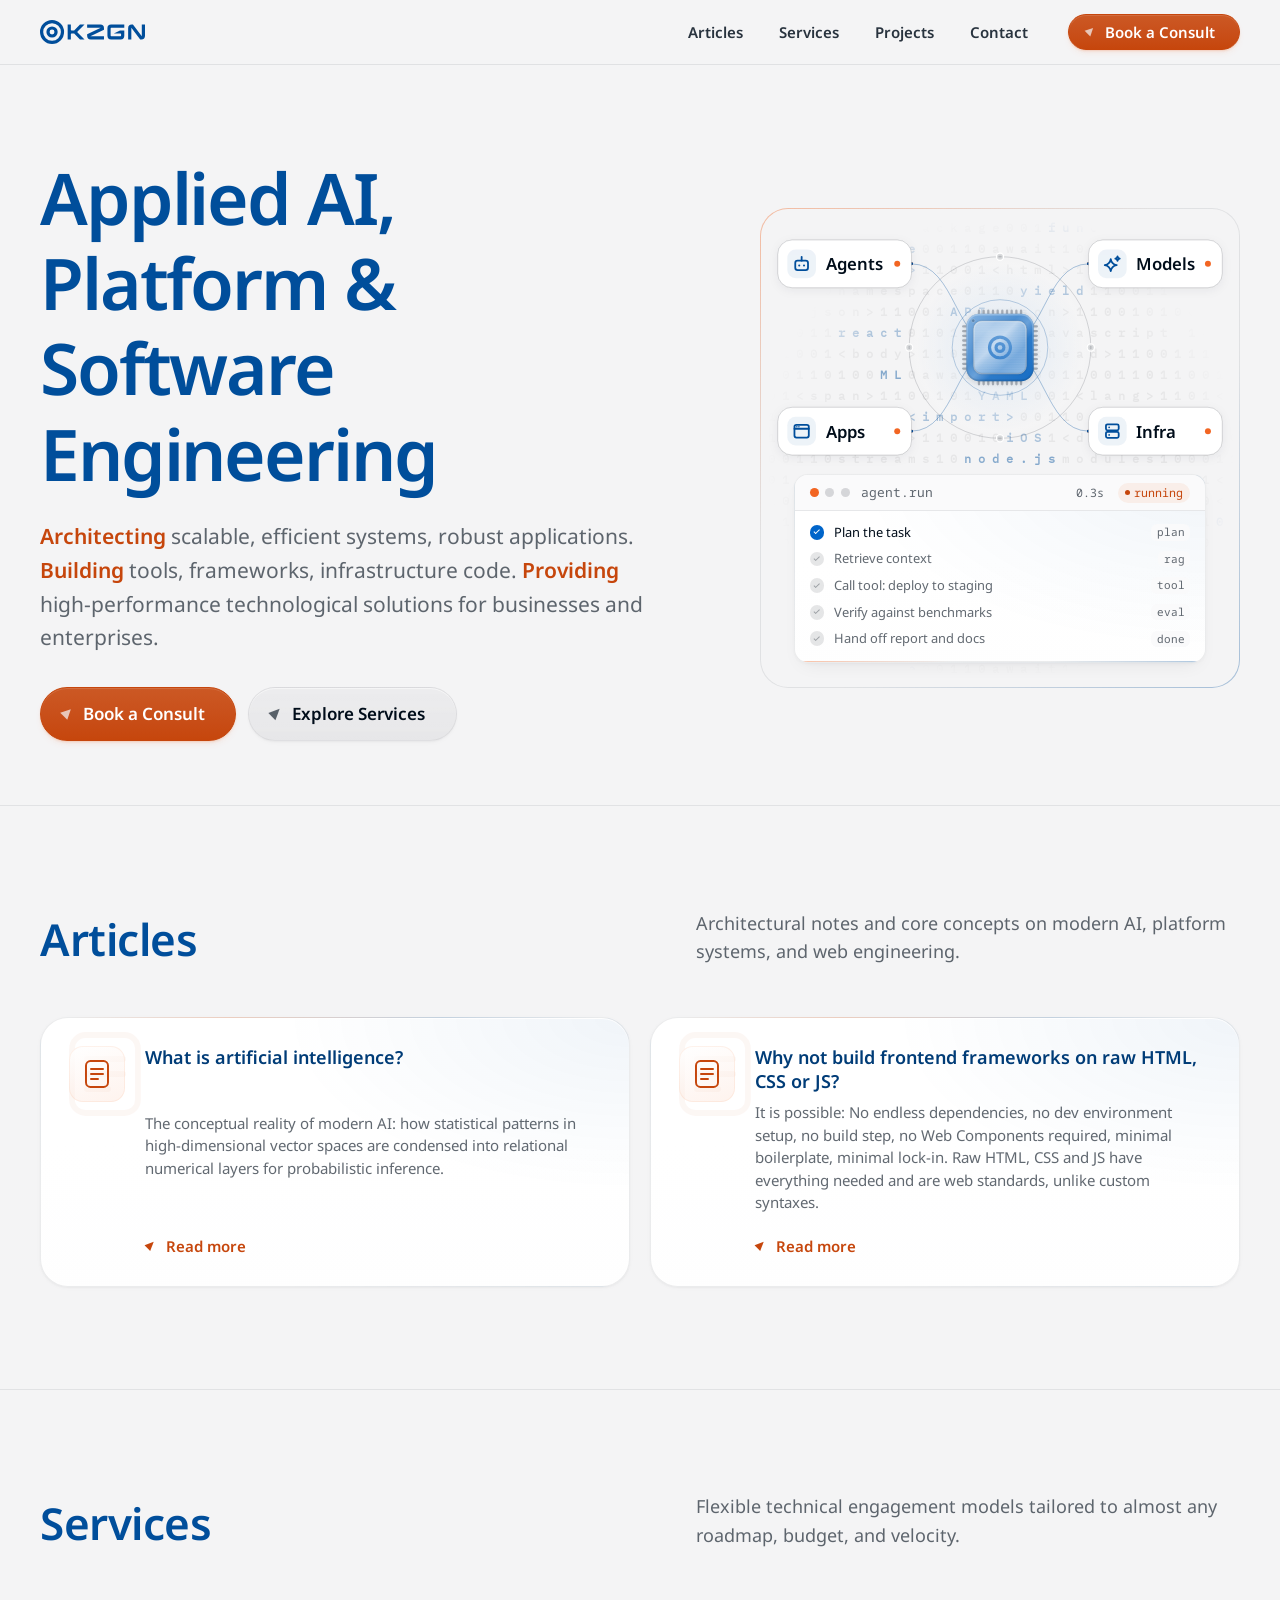
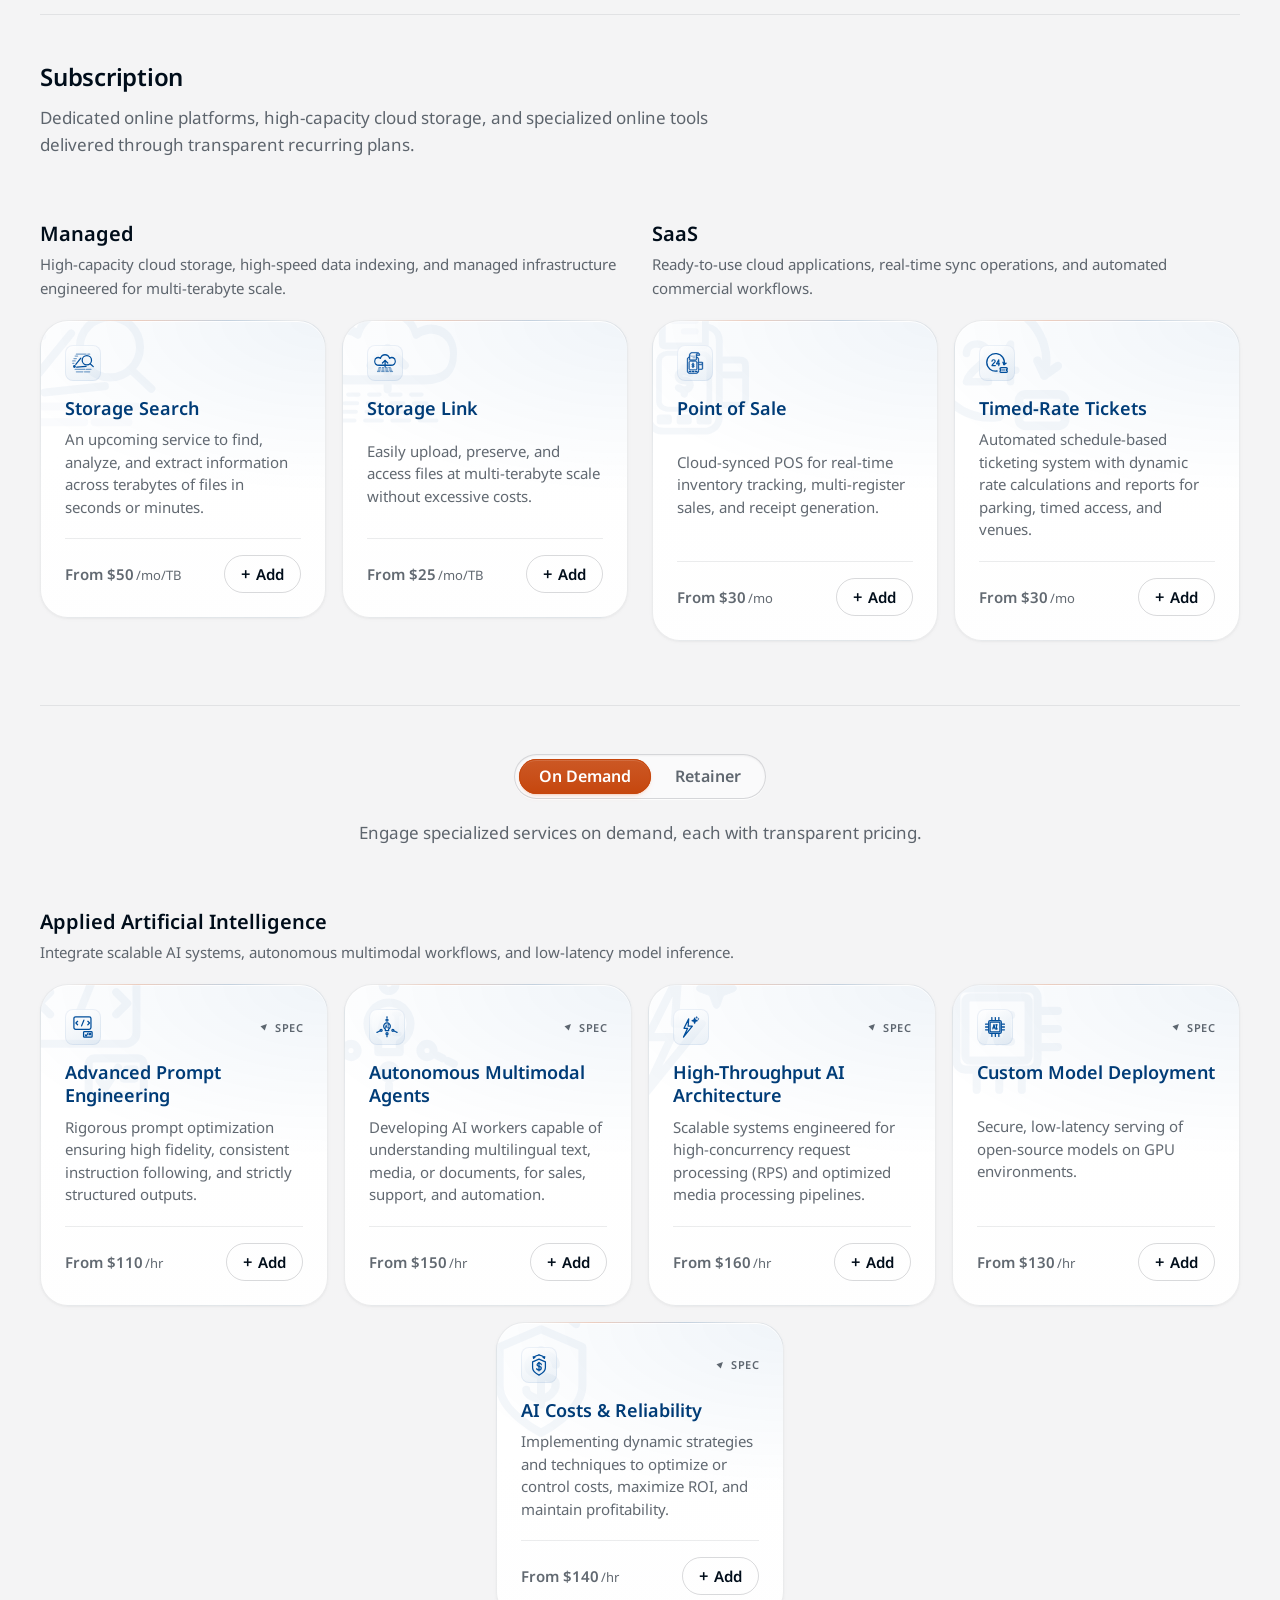
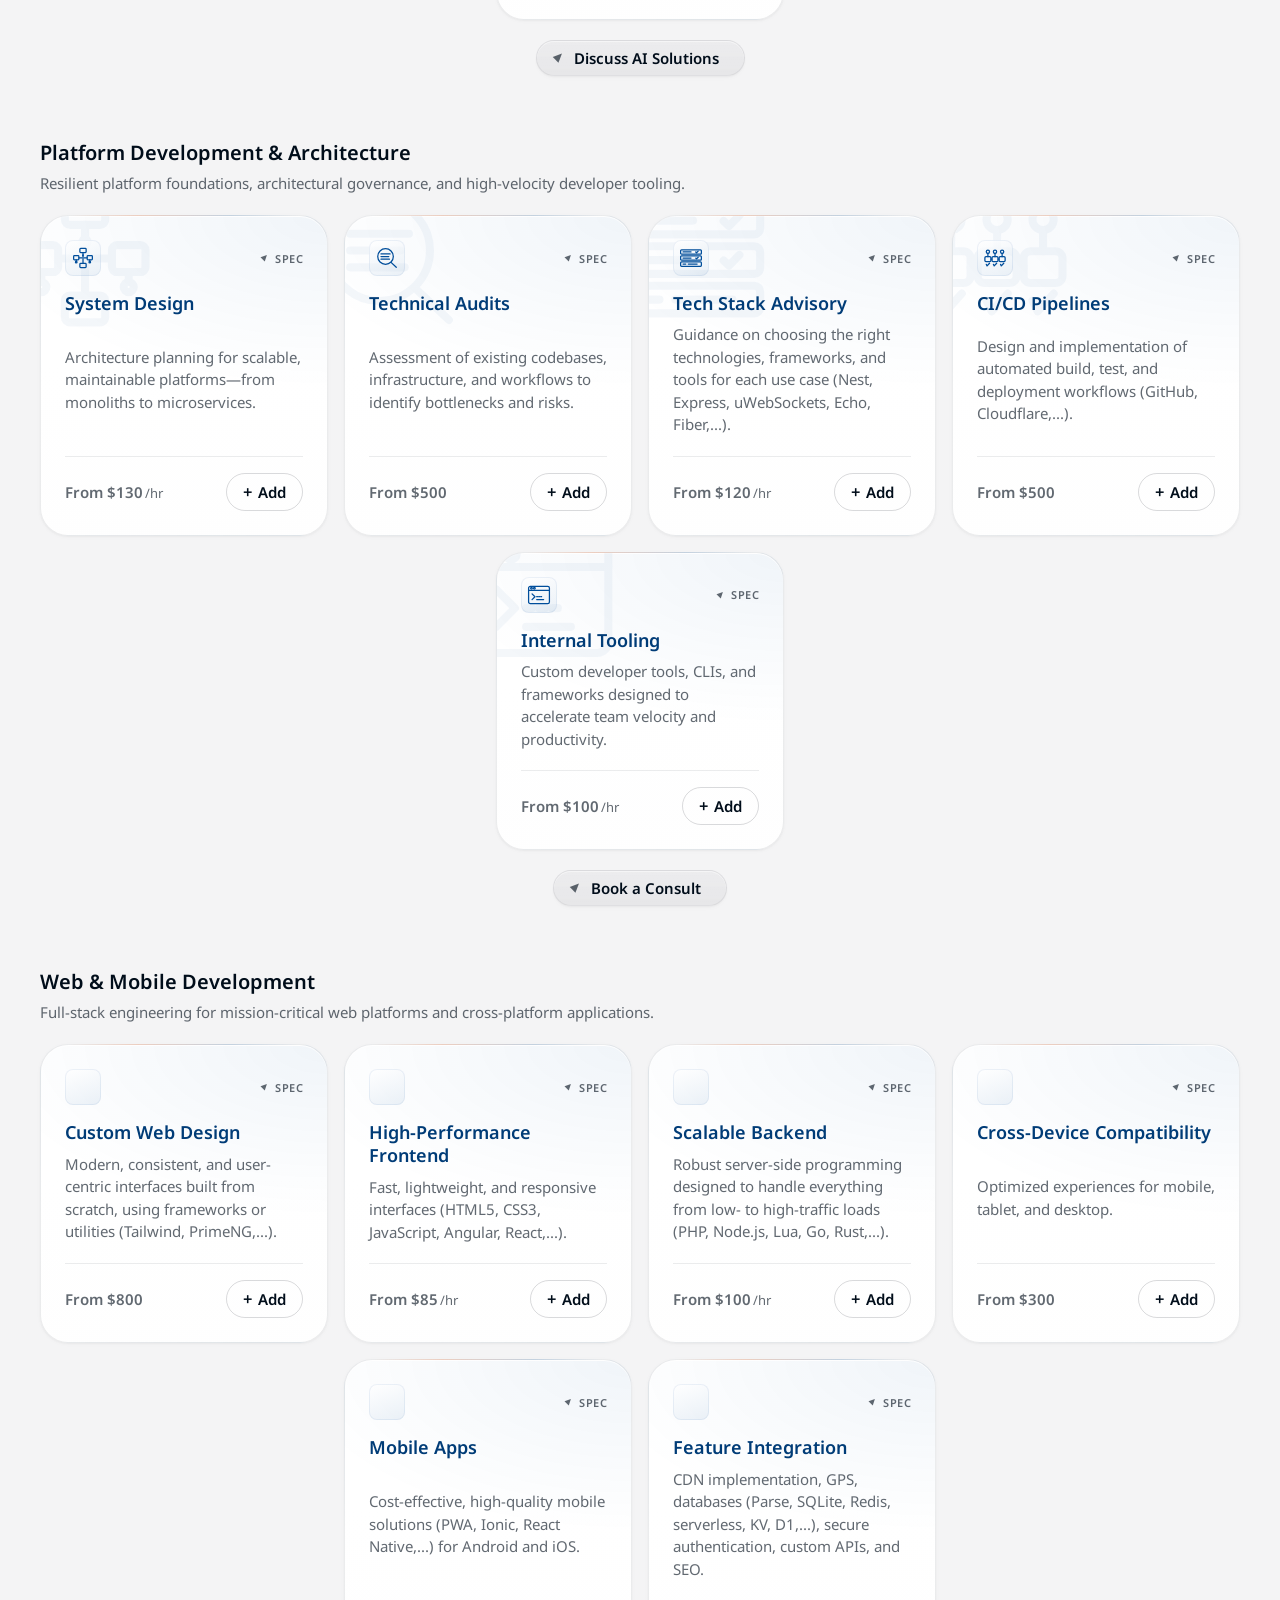
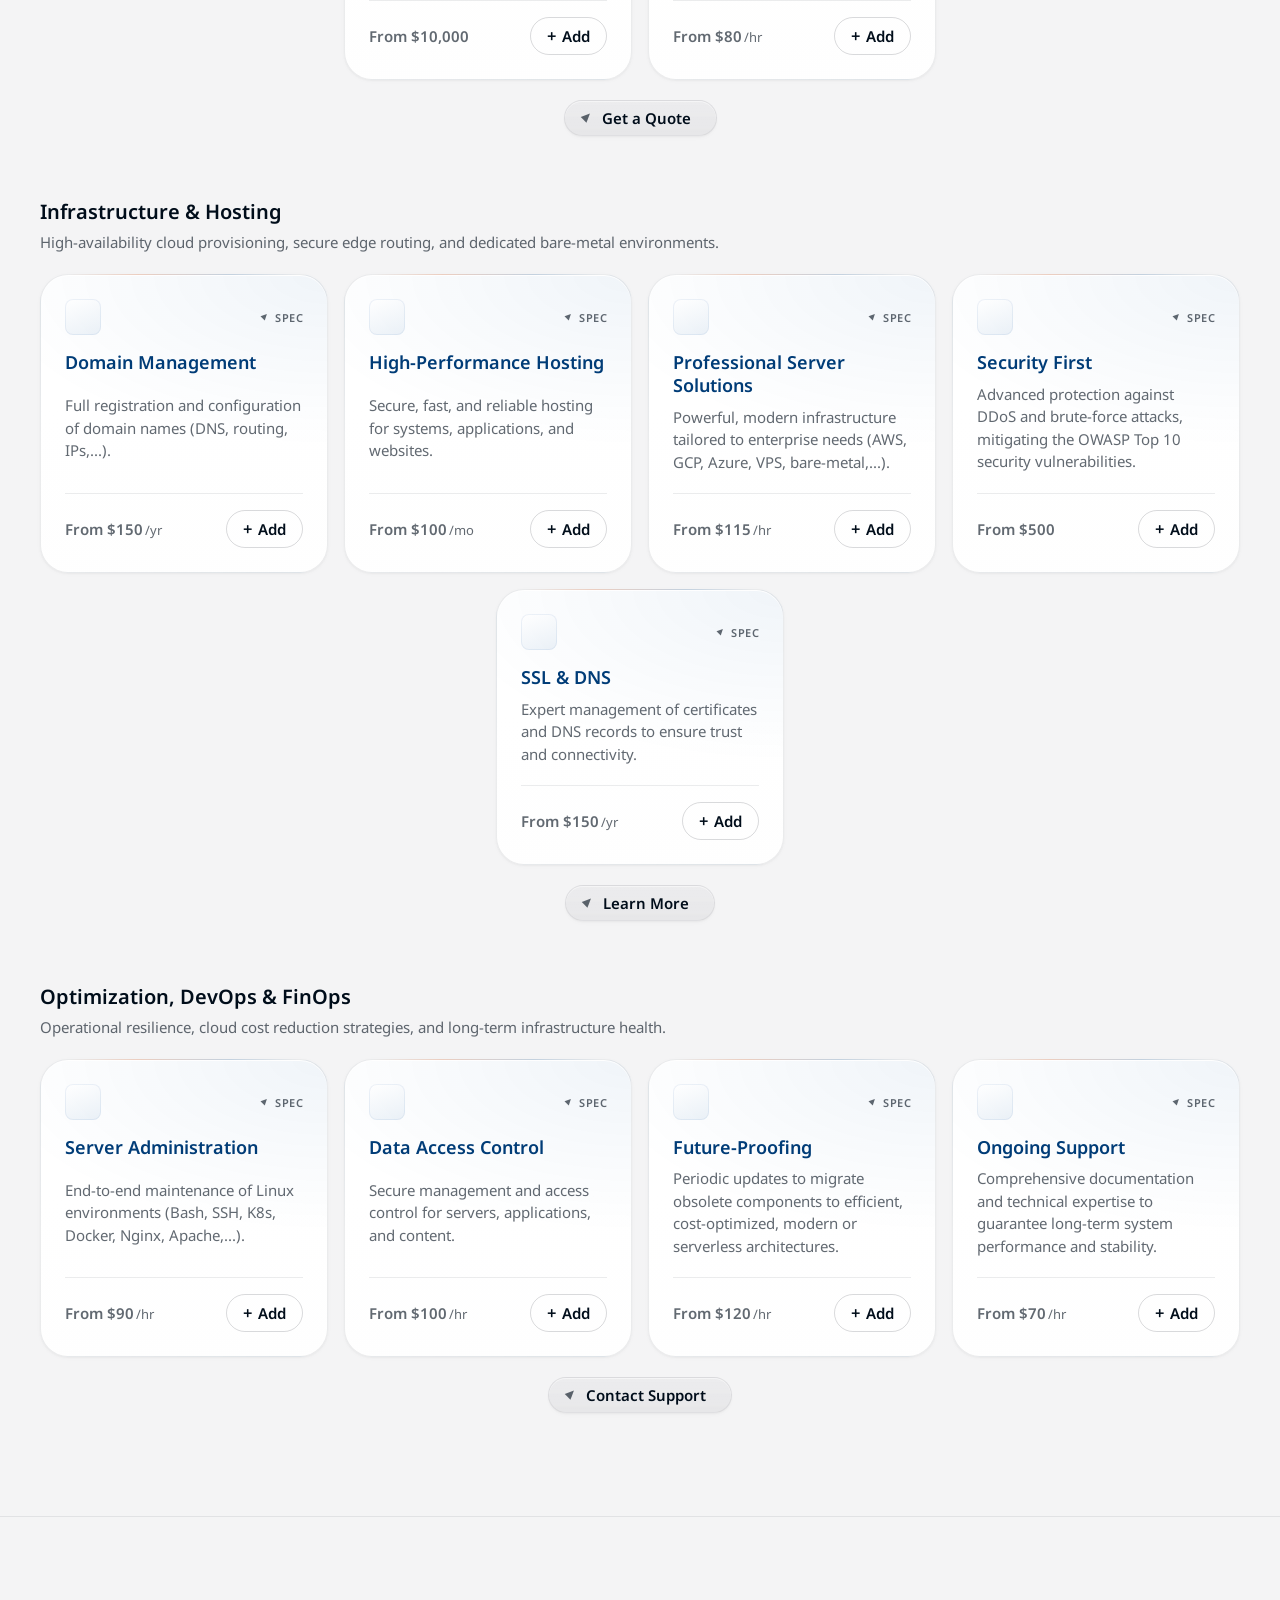
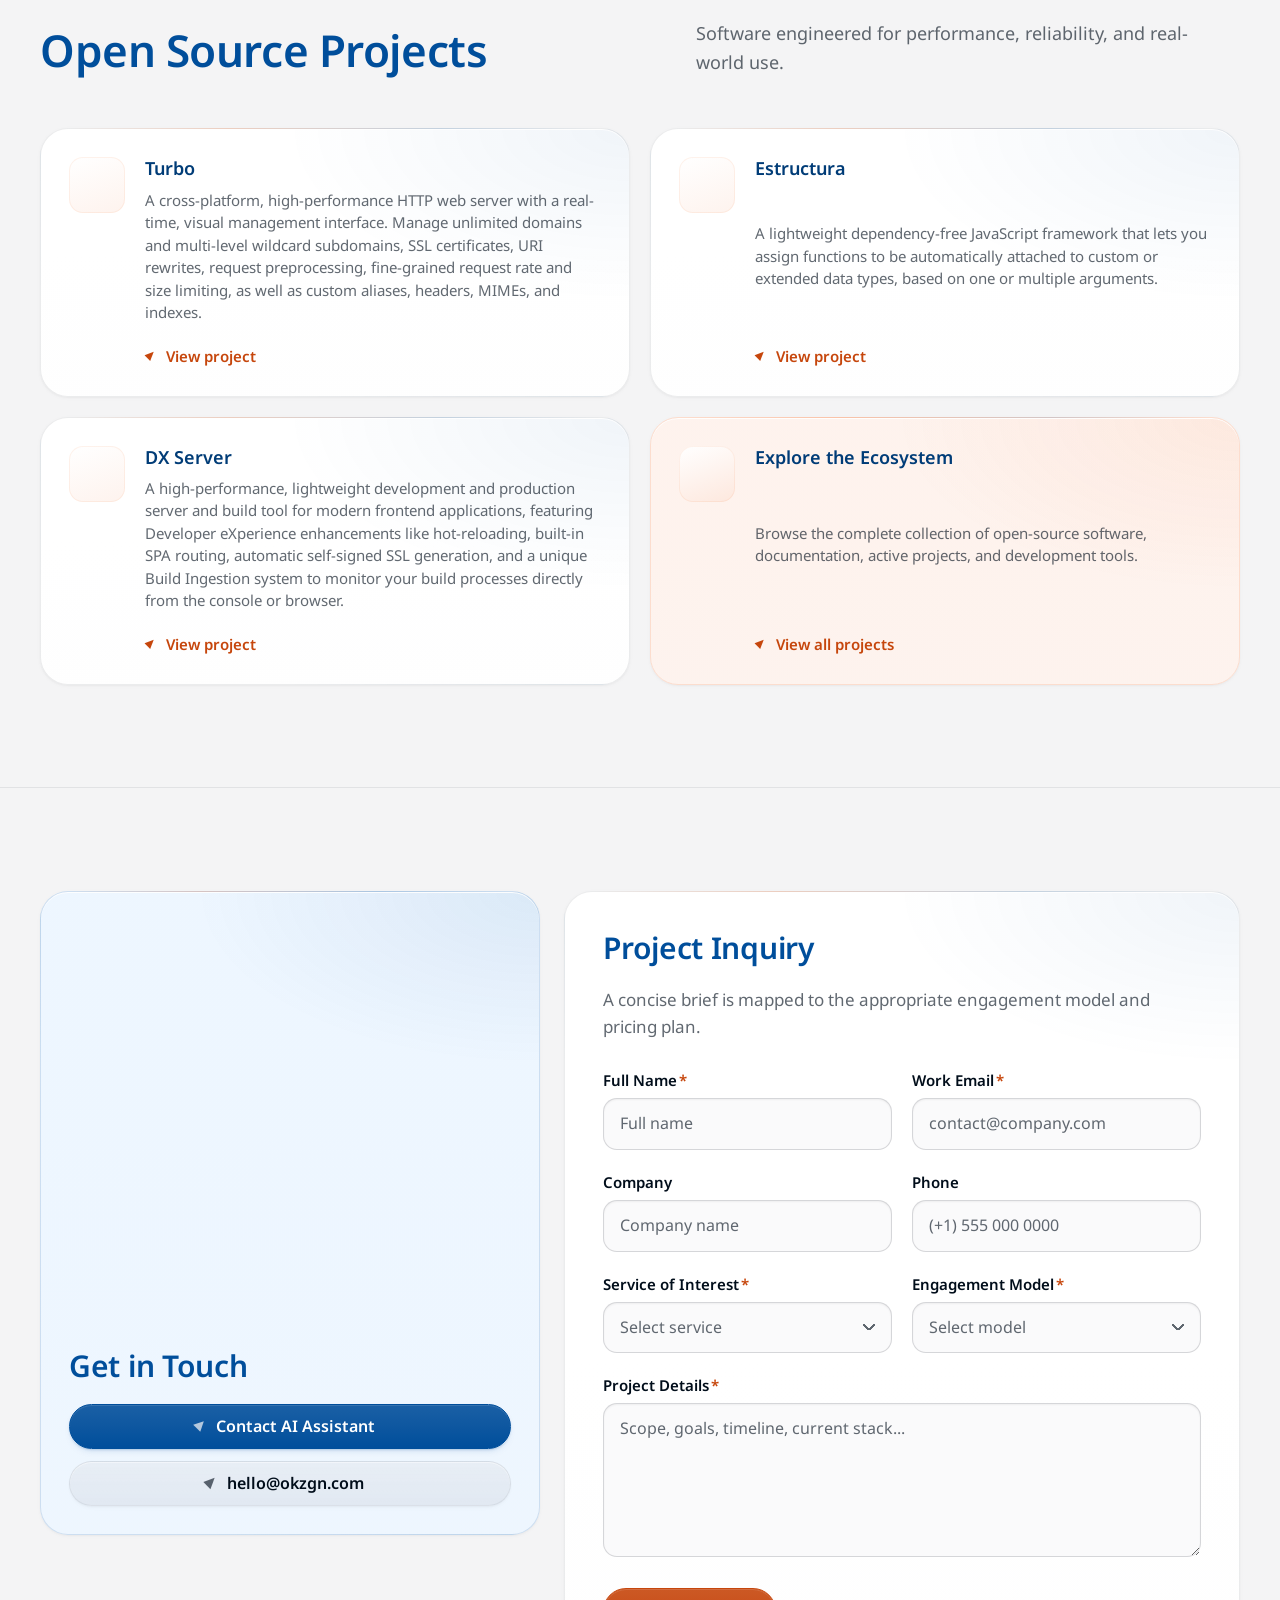
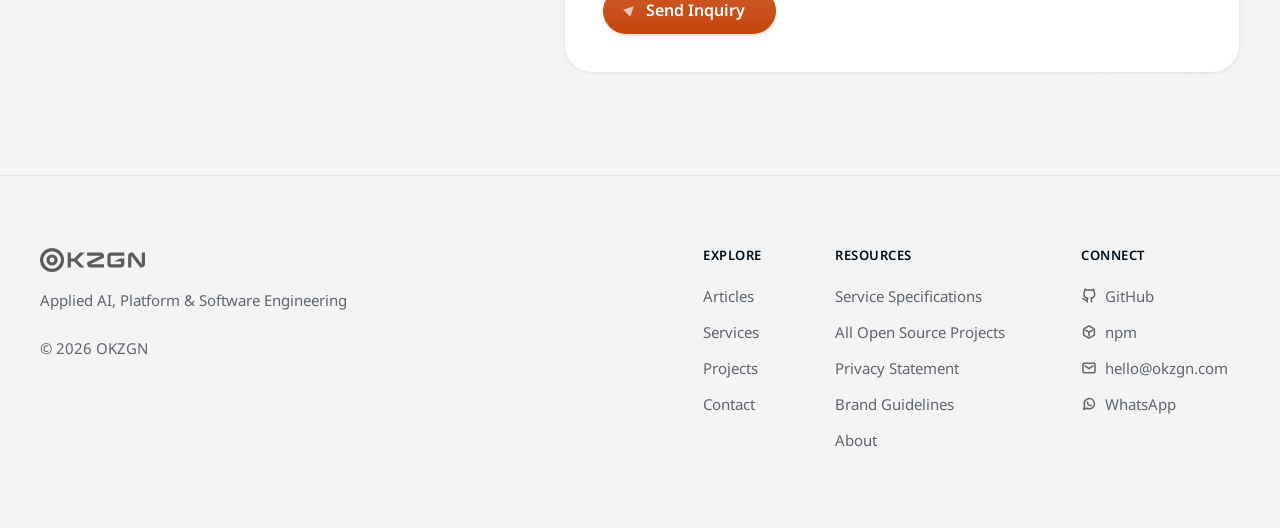
==== commit 757b9076: "Chip style update." ====
--- a/index.html
+++ b/index.html
@@ -171,11 +171,11 @@
 				<div class="hero-visual" aria-hidden="true">
 					<svg class="hero-graph" viewBox="0 10 400 200" preserveAspectRatio="xMidYMin meet">
 						<defs>
-							<linearGradient id="hero-core-fill" x1="0" y1="0" x2="1" y2="1"><stop stop-color="#de6e3b" class="hero-core-s0" offset="0"/><stop stop-color="#de6e3b" class="hero-core-s1" offset="0.4"/><stop stop-color="#de6e3b" class="hero-core-s2" offset="0.52"/><stop stop-color="#de6e3b" class="hero-core-s3" offset="0.64"/><stop stop-color="#de6e3b" class="hero-core-s4" offset="1"/></linearGradient>
+							<linearGradient id="hero-core-fill" x1="0" y1="0" x2="1" y2="1"><stop stop-color="#5a98d6" class="hero-core-s0" offset="0"/><stop stop-color="#5a98d6" class="hero-core-s1" offset="0.4"/><stop stop-color="#5a98d6" class="hero-core-s2" offset="0.52"/><stop stop-color="#5a98d6" class="hero-core-s3" offset="0.64"/><stop stop-color="#5a98d6" class="hero-core-s4" offset="1"/></linearGradient>
 							<linearGradient id="hero-core-bevel" x1="0" y1="0" x2="0" y2="1"><stop stop-color="#fff" stop-opacity="0" class="hero-bevel-top" offset="0"/><stop stop-color="#fff" stop-opacity="0" class="hero-bevel-mid" offset="0.5"/><stop stop-color="#000" stop-opacity="0" class="hero-bevel-bottom" offset="1"/></linearGradient>
-							<linearGradient id="hero-lid-fill" x1="0" y1="0" x2="1" y2="1"><stop stop-color="#efb08f" class="hero-lid-s0" offset="0"/><stop stop-color="#efb08f" class="hero-lid-s1" offset="0.22"/><stop stop-color="#efb08f" class="hero-lid-s2" offset="0.42"/><stop stop-color="#efb08f" class="hero-lid-s3" offset="0.5"/><stop stop-color="#efb08f" class="hero-lid-s4" offset="0.72"/><stop stop-color="#efb08f" class="hero-lid-s5" offset="1"/></linearGradient>
+							<linearGradient id="hero-lid-fill" x1="0" y1="0" x2="1" y2="1"><stop stop-color="#a6c8eb" class="hero-lid-s0" offset="0"/><stop stop-color="#a6c8eb" class="hero-lid-s1" offset="0.22"/><stop stop-color="#a6c8eb" class="hero-lid-s2" offset="0.42"/><stop stop-color="#a6c8eb" class="hero-lid-s3" offset="0.5"/><stop stop-color="#a6c8eb" class="hero-lid-s4" offset="0.72"/><stop stop-color="#a6c8eb" class="hero-lid-s5" offset="1"/></linearGradient>
 							<radialGradient id="hero-lid-sheen" cx="0.28" cy="0.18" r="0.75"><stop stop-color="#fff" stop-opacity="0" class="hero-sheen-in" offset="0"/><stop stop-color="#fff" stop-opacity="0" class="hero-sheen-out" offset="1"/></radialGradient>
-							<linearGradient id="hero-mark-fill" x1="0" y1="0" x2="0" y2="1"><stop stop-color="#e07e52" class="hero-mark-top" offset="0"/><stop stop-color="#e07e52" class="hero-mark-bottom" offset="1"/></linearGradient>
+							<linearGradient id="hero-mark-fill" x1="0" y1="0" x2="0" y2="1"><stop stop-color="#6aa2da" class="hero-mark-top" offset="0"/><stop stop-color="#6aa2da" class="hero-mark-bottom" offset="1"/></linearGradient>
 							<pattern id="hero-lid-brush" width="50" height="1.6" patternUnits="userSpaceOnUse"><rect class="hero-lid-line" width="50" height="0.5"/></pattern>
 							<radialGradient id="hero-core-glow"><stop class="hero-glow-in" offset="0"/><stop class="hero-glow-out" offset="1"/></radialGradient>
 							<radialGradient id="hero-orbit-fill"><stop class="hero-orbit-in" offset="0"/><stop class="hero-orbit-out" offset="1"/></radialGradient>
--- a/landing.css
+++ b/landing.css
@@ -79,18 +79,18 @@
     overflow: visible;
 }
 
-/* Soft accent light behind the core. */
+/* Soft light behind the core, in the chip's blue. */
 .hero-glow {
     fill: url(#hero-core-glow);
 }
 
 .hero-glow-in {
-    stop-color: var(--accent);
+    stop-color: rgb(var(--chip-glow-rgb));
     stop-opacity: 0.12;
 }
 
 .hero-glow-out {
-    stop-color: var(--accent);
+    stop-color: rgb(var(--chip-glow-rgb));
     stop-opacity: 0;
 }
 
@@ -225,10 +225,10 @@
     50% { opacity: 1; }
 }
 
-/* The core: an accent chip with the OKZGN mark, and a halo that breathes out from it. */
+/* The core: a blue metal chip with the OKZGN mark, and a halo that breathes out from it. */
 .hero-halo {
     fill: none;
-    stroke: rgb(var(--accent-rgb) / 0.25);
+    stroke: rgb(var(--chip-glow-rgb) / 0.25);
     transform-box: fill-box;
     transform-origin: center;
     animation: hero-halo 2.8s ease-out infinite;
@@ -247,31 +247,39 @@
     stroke-linecap: round;
 }
 
-/* The chip reads as a metal part: an anodized accent body with a diagonal sheen band and a bevelled
+/* The chip reads as a metal part: an anodized blue body with a diagonal sheen band and a bevelled
    edge (lit top, shaded bottom), a pin-1 dot, and a brushed steel lid with the mark engraved in it.
-   Every tone derives from the accent or the --chip-* steel tokens below (set on the SVG, so the
+   Every tone comes from the --chip-* tokens below (set on the SVG, so the
    gradient stops in <defs> inherit them too). */
 .hero-graph {
     --chip-pin: #a7afb9;
-    /* The lid is the body's toned accent, a few steps lighter, with the same brushed bands. */
-    --chip-tone: color-mix(in srgb, var(--accent) 80%, #8c949e);
-    --chip-steel-0: color-mix(in srgb, var(--chip-tone) 60%, #ffffff);
-    --chip-steel-1: color-mix(in srgb, var(--chip-tone) 72%, #ffffff);
-    --chip-steel-2: color-mix(in srgb, var(--chip-tone) 54%, #ffffff);
-    --chip-steel-3: color-mix(in srgb, var(--chip-tone) 66%, #ffffff);
-    --chip-steel-4: color-mix(in srgb, var(--chip-tone) 82%, #ffffff);
-    --chip-steel-5: color-mix(in srgb, var(--chip-tone) 70%, #ffffff);
-    --chip-mark-0: color-mix(in srgb, var(--chip-tone) 88%, #ffffff);
-    --chip-mark-1: var(--chip-tone);
-}
-
-/* The body's accent is toned down with a little steel gray, so it reads as anodized metal rather
-   than a flat brand fill. */
-.hero-core-s0 { stop-color: color-mix(in srgb, color-mix(in srgb, var(--accent) 80%, #8c949e) 70%, #ffffff); }
-.hero-core-s1 { stop-color: color-mix(in srgb, var(--accent) 80%, #8c949e); }
-.hero-core-s2 { stop-color: color-mix(in srgb, color-mix(in srgb, var(--accent) 80%, #8c949e) 88%, #ffffff); }
-.hero-core-s3 { stop-color: color-mix(in srgb, var(--accentDark) 82%, #6b737d); }
-.hero-core-s4 { stop-color: color-mix(in srgb, var(--accentDark2) 82%, #4b535c); }
+    /* The brand blue with a touch of steel gray: an anodized tone rather than a flat fill. The body
+       runs from a lit edge to a soft shade; the lid is the same tone a few steps lighter. Kept light
+       so the chip does not outweigh the CTAs beside it. */
+    --chip-tone: color-mix(in srgb, var(--realBlueLight) 85%, #8c949e);
+    --chip-body-0: color-mix(in srgb, var(--chip-tone) 52%, #ffffff);
+    --chip-body-1: color-mix(in srgb, var(--chip-tone) 76%, #ffffff);
+    --chip-body-2: color-mix(in srgb, var(--chip-tone) 64%, #ffffff);
+    --chip-body-3: color-mix(in srgb, var(--chip-tone) 90%, #ffffff);
+    --chip-body-4: var(--chip-tone);
+    --chip-steel-0: color-mix(in srgb, var(--chip-tone) 38%, #ffffff);
+    --chip-steel-1: color-mix(in srgb, var(--chip-tone) 50%, #ffffff);
+    --chip-steel-2: color-mix(in srgb, var(--chip-tone) 32%, #ffffff);
+    --chip-steel-3: color-mix(in srgb, var(--chip-tone) 44%, #ffffff);
+    --chip-steel-4: color-mix(in srgb, var(--chip-tone) 60%, #ffffff);
+    --chip-steel-5: color-mix(in srgb, var(--chip-tone) 48%, #ffffff);
+    --chip-mark-0: color-mix(in srgb, var(--chip-tone) 68%, #ffffff);
+    --chip-mark-1: color-mix(in srgb, var(--chip-tone) 82%, #ffffff);
+    --chip-sheen: 0.35;
+    /* The halo and the soft light behind the core follow the chip's blue. */
+    --chip-glow-rgb: var(--blue-rgb);
+}
+
+.hero-core-s0 { stop-color: var(--chip-body-0); }
+.hero-core-s1 { stop-color: var(--chip-body-1); }
+.hero-core-s2 { stop-color: var(--chip-body-2); }
+.hero-core-s3 { stop-color: var(--chip-body-3); }
+.hero-core-s4 { stop-color: var(--chip-body-4); }
 
 /* The bevel is even on all sides (a light rim fading to a faint dark one), so the frame around the lid
    reads the same thickness top and bottom. */
@@ -286,7 +294,7 @@
 .hero-lid-s4 { stop-color: var(--chip-steel-4); }
 .hero-lid-s5 { stop-color: var(--chip-steel-5); }
 
-.hero-sheen-in { stop-color: #ffffff; stop-opacity: 0.35; }
+.hero-sheen-in { stop-color: #ffffff; stop-opacity: var(--chip-sheen); }
 .hero-sheen-out { stop-color: #ffffff; stop-opacity: 0; }
 
 .hero-mark-top { stop-color: var(--chip-mark-0); }
@@ -1673,10 +1681,36 @@
 }
 
 @media (prefers-color-scheme: dark) {
-    /* The whole chip takes a dimmer step on the dark page, like the other surfaces, keeping its
-       tones in the same relation as in light. */
-    .hero-core {
-        filter: brightness(0.8);
+    /* Dark mode has its own chip palette instead of a dimmed copy: a deep blue body, a lid one step
+       above it, a mark lit in a soft sky tone, quieter sheen, pins and glow. */
+    .hero-graph {
+        --chip-pin: #5f6b79;
+        --chip-tone: color-mix(in srgb, var(--realBlue) 80%, var(--realBlack));
+        --chip-body-0: color-mix(in srgb, var(--realBlueLight) 62%, var(--realBlack));
+        --chip-body-1: var(--chip-tone);
+        --chip-body-2: color-mix(in srgb, var(--realBlueLight) 55%, var(--realBlack));
+        --chip-body-3: color-mix(in srgb, var(--realBlue) 58%, var(--realBlack));
+        --chip-body-4: color-mix(in srgb, var(--realBlueDark) 75%, var(--realBlack));
+        --chip-steel-0: color-mix(in srgb, var(--realBlueLight) 52%, var(--realBlack));
+        --chip-steel-1: color-mix(in srgb, var(--realBlueLight) 42%, var(--realBlack));
+        --chip-steel-2: color-mix(in srgb, var(--realBlueLight) 56%, var(--realBlack));
+        --chip-steel-3: color-mix(in srgb, var(--realBlueLight) 48%, var(--realBlack));
+        --chip-steel-4: color-mix(in srgb, var(--realBlueLight) 36%, var(--realBlack));
+        --chip-steel-5: color-mix(in srgb, var(--realBlueLight) 44%, var(--realBlack));
+        --chip-mark-0: color-mix(in srgb, var(--blueLight2) 50%, var(--realBlueLight));
+        --chip-mark-1: color-mix(in srgb, var(--blueLight2) 30%, var(--realBlueLight));
+        --chip-sheen: 0.12;
+        --chip-glow-rgb: var(--sky-rgb);
+    }
+
+    /* The lit mark sits on the darker lid, so its edge catch is a shade below instead of a light. */
+    .hero-mark {
+        filter: drop-shadow(0 0.6px 0 rgb(0 0 0 / 0.35));
+    }
+
+    /* The lid's light rim is quieter too. */
+    .hero-die-brush {
+        stroke: rgb(255 255 255 / 0.22);
     }
 
     /* Fields: the light catch under the recess takes the sky tone. */
--- a/landing.css
+++ b/landing.css
@@ -79,18 +79,18 @@
     overflow: visible;
 }
 
-/* Soft accent light behind the core. */
+/* Soft light behind the core, in the chip's blue. */
 .hero-glow {
     fill: url(#hero-core-glow);
 }
 
 .hero-glow-in {
-    stop-color: var(--accent);
+    stop-color: rgb(var(--chip-glow-rgb));
     stop-opacity: 0.12;
 }
 
 .hero-glow-out {
-    stop-color: var(--accent);
+    stop-color: rgb(var(--chip-glow-rgb));
     stop-opacity: 0;
 }
 
@@ -225,10 +225,10 @@
     50% { opacity: 1; }
 }
 
-/* The core: an accent chip with the OKZGN mark, and a halo that breathes out from it. */
+/* The core: a blue metal chip with the OKZGN mark, and a halo that breathes out from it. */
 .hero-halo {
     fill: none;
-    stroke: rgb(var(--accent-rgb) / 0.25);
+    stroke: rgb(var(--chip-glow-rgb) / 0.25);
     transform-box: fill-box;
     transform-origin: center;
     animation: hero-halo 2.8s ease-out infinite;
@@ -247,31 +247,39 @@
     stroke-linecap: round;
 }
 
-/* The chip reads as a metal part: an anodized accent body with a diagonal sheen band and a bevelled
+/* The chip reads as a metal part: an anodized blue body with a diagonal sheen band and a bevelled
    edge (lit top, shaded bottom), a pin-1 dot, and a brushed steel lid with the mark engraved in it.
-   Every tone derives from the accent or the --chip-* steel tokens below (set on the SVG, so the
+   Every tone comes from the --chip-* tokens below (set on the SVG, so the
    gradient stops in <defs> inherit them too). */
 .hero-graph {
     --chip-pin: #a7afb9;
-    /* The lid is the body's toned accent, a few steps lighter, with the same brushed bands. */
-    --chip-tone: color-mix(in srgb, var(--accent) 80%, #8c949e);
-    --chip-steel-0: color-mix(in srgb, var(--chip-tone) 60%, #ffffff);
-    --chip-steel-1: color-mix(in srgb, var(--chip-tone) 72%, #ffffff);
-    --chip-steel-2: color-mix(in srgb, var(--chip-tone) 54%, #ffffff);
-    --chip-steel-3: color-mix(in srgb, var(--chip-tone) 66%, #ffffff);
-    --chip-steel-4: color-mix(in srgb, var(--chip-tone) 82%, #ffffff);
-    --chip-steel-5: color-mix(in srgb, var(--chip-tone) 70%, #ffffff);
-    --chip-mark-0: color-mix(in srgb, var(--chip-tone) 88%, #ffffff);
-    --chip-mark-1: var(--chip-tone);
-}
-
-/* The body's accent is toned down with a little steel gray, so it reads as anodized metal rather
-   than a flat brand fill. */
-.hero-core-s0 { stop-color: color-mix(in srgb, color-mix(in srgb, var(--accent) 80%, #8c949e) 70%, #ffffff); }
-.hero-core-s1 { stop-color: color-mix(in srgb, var(--accent) 80%, #8c949e); }
-.hero-core-s2 { stop-color: color-mix(in srgb, color-mix(in srgb, var(--accent) 80%, #8c949e) 88%, #ffffff); }
-.hero-core-s3 { stop-color: color-mix(in srgb, var(--accentDark) 82%, #6b737d); }
-.hero-core-s4 { stop-color: color-mix(in srgb, var(--accentDark2) 82%, #4b535c); }
+    /* The brand blue with a touch of steel gray: an anodized tone rather than a flat fill. The body
+       runs from a lit edge to a soft shade; the lid is the same tone a few steps lighter. Kept light
+       so the chip does not outweigh the CTAs beside it. */
+    --chip-tone: color-mix(in srgb, var(--realBlueLight) 85%, #8c949e);
+    --chip-body-0: color-mix(in srgb, var(--chip-tone) 52%, #ffffff);
+    --chip-body-1: color-mix(in srgb, var(--chip-tone) 76%, #ffffff);
+    --chip-body-2: color-mix(in srgb, var(--chip-tone) 64%, #ffffff);
+    --chip-body-3: color-mix(in srgb, var(--chip-tone) 90%, #ffffff);
+    --chip-body-4: var(--chip-tone);
+    --chip-steel-0: color-mix(in srgb, var(--chip-tone) 38%, #ffffff);
+    --chip-steel-1: color-mix(in srgb, var(--chip-tone) 50%, #ffffff);
+    --chip-steel-2: color-mix(in srgb, var(--chip-tone) 32%, #ffffff);
+    --chip-steel-3: color-mix(in srgb, var(--chip-tone) 44%, #ffffff);
+    --chip-steel-4: color-mix(in srgb, var(--chip-tone) 60%, #ffffff);
+    --chip-steel-5: color-mix(in srgb, var(--chip-tone) 48%, #ffffff);
+    --chip-mark-0: color-mix(in srgb, var(--chip-tone) 68%, #ffffff);
+    --chip-mark-1: color-mix(in srgb, var(--chip-tone) 82%, #ffffff);
+    --chip-sheen: 0.35;
+    /* The halo and the soft light behind the core follow the chip's blue. */
+    --chip-glow-rgb: var(--blue-rgb);
+}
+
+.hero-core-s0 { stop-color: var(--chip-body-0); }
+.hero-core-s1 { stop-color: var(--chip-body-1); }
+.hero-core-s2 { stop-color: var(--chip-body-2); }
+.hero-core-s3 { stop-color: var(--chip-body-3); }
+.hero-core-s4 { stop-color: var(--chip-body-4); }
 
 /* The bevel is even on all sides (a light rim fading to a faint dark one), so the frame around the lid
    reads the same thickness top and bottom. */
@@ -286,7 +294,7 @@
 .hero-lid-s4 { stop-color: var(--chip-steel-4); }
 .hero-lid-s5 { stop-color: var(--chip-steel-5); }
 
-.hero-sheen-in { stop-color: #ffffff; stop-opacity: 0.35; }
+.hero-sheen-in { stop-color: #ffffff; stop-opacity: var(--chip-sheen); }
 .hero-sheen-out { stop-color: #ffffff; stop-opacity: 0; }
 
 .hero-mark-top { stop-color: var(--chip-mark-0); }
@@ -1673,10 +1681,36 @@
 }
 
 @media (prefers-color-scheme: dark) {
-    /* The whole chip takes a dimmer step on the dark page, like the other surfaces, keeping its
-       tones in the same relation as in light. */
-    .hero-core {
-        filter: brightness(0.8);
+    /* Dark mode has its own chip palette instead of a dimmed copy: a deep blue body, a lid one step
+       above it, a mark lit in a soft sky tone, quieter sheen, pins and glow. */
+    .hero-graph {
+        --chip-pin: #5f6b79;
+        --chip-tone: color-mix(in srgb, var(--realBlue) 80%, var(--realBlack));
+        --chip-body-0: color-mix(in srgb, var(--realBlueLight) 62%, var(--realBlack));
+        --chip-body-1: var(--chip-tone);
+        --chip-body-2: color-mix(in srgb, var(--realBlueLight) 55%, var(--realBlack));
+        --chip-body-3: color-mix(in srgb, var(--realBlue) 58%, var(--realBlack));
+        --chip-body-4: color-mix(in srgb, var(--realBlueDark) 75%, var(--realBlack));
+        --chip-steel-0: color-mix(in srgb, var(--realBlueLight) 52%, var(--realBlack));
+        --chip-steel-1: color-mix(in srgb, var(--realBlueLight) 42%, var(--realBlack));
+        --chip-steel-2: color-mix(in srgb, var(--realBlueLight) 56%, var(--realBlack));
+        --chip-steel-3: color-mix(in srgb, var(--realBlueLight) 48%, var(--realBlack));
+        --chip-steel-4: color-mix(in srgb, var(--realBlueLight) 36%, var(--realBlack));
+        --chip-steel-5: color-mix(in srgb, var(--realBlueLight) 44%, var(--realBlack));
+        --chip-mark-0: color-mix(in srgb, var(--blueLight2) 50%, var(--realBlueLight));
+        --chip-mark-1: color-mix(in srgb, var(--blueLight2) 30%, var(--realBlueLight));
+        --chip-sheen: 0.12;
+        --chip-glow-rgb: var(--sky-rgb);
+    }
+
+    /* The lit mark sits on the darker lid, so its edge catch is a shade below instead of a light. */
+    .hero-mark {
+        filter: drop-shadow(0 0.6px 0 rgb(0 0 0 / 0.35));
+    }
+
+    /* The lid's light rim is quieter too. */
+    .hero-die-brush {
+        stroke: rgb(255 255 255 / 0.22);
     }
 
     /* Fields: the light catch under the recess takes the sky tone. */
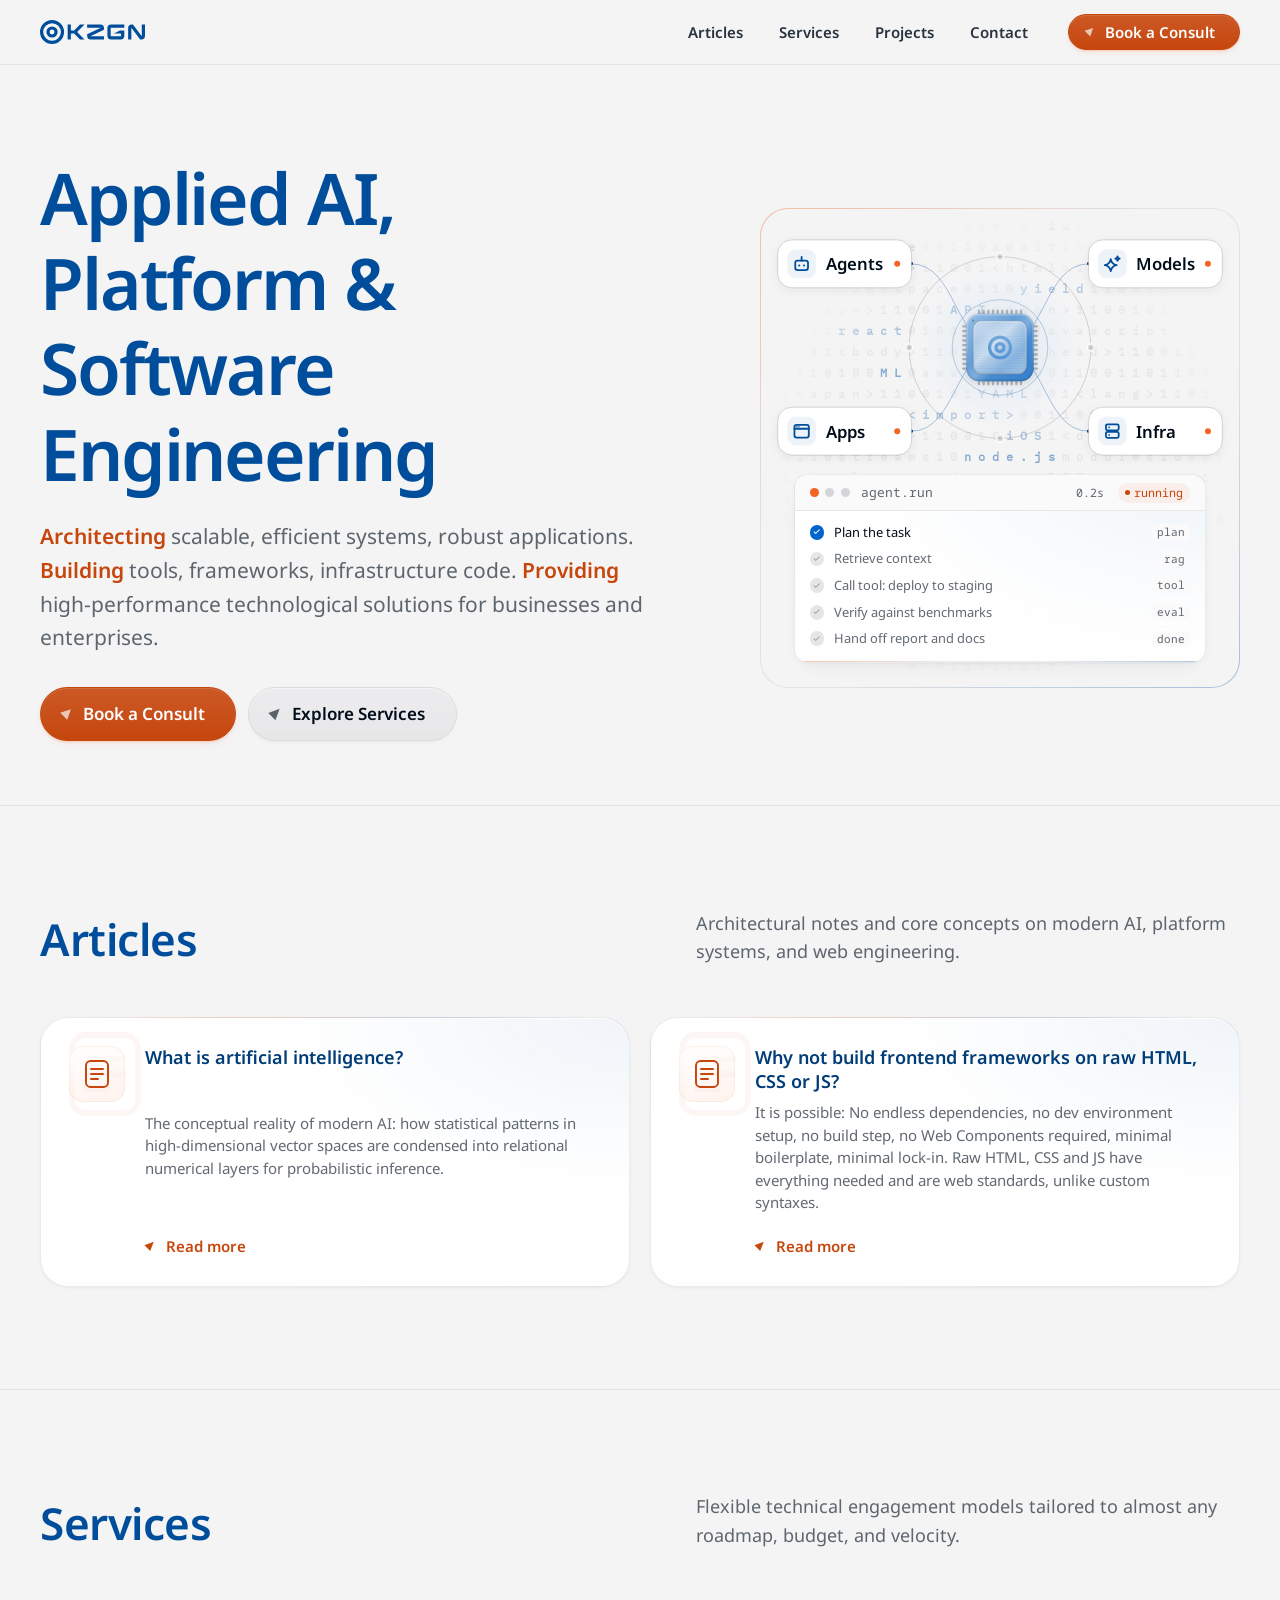
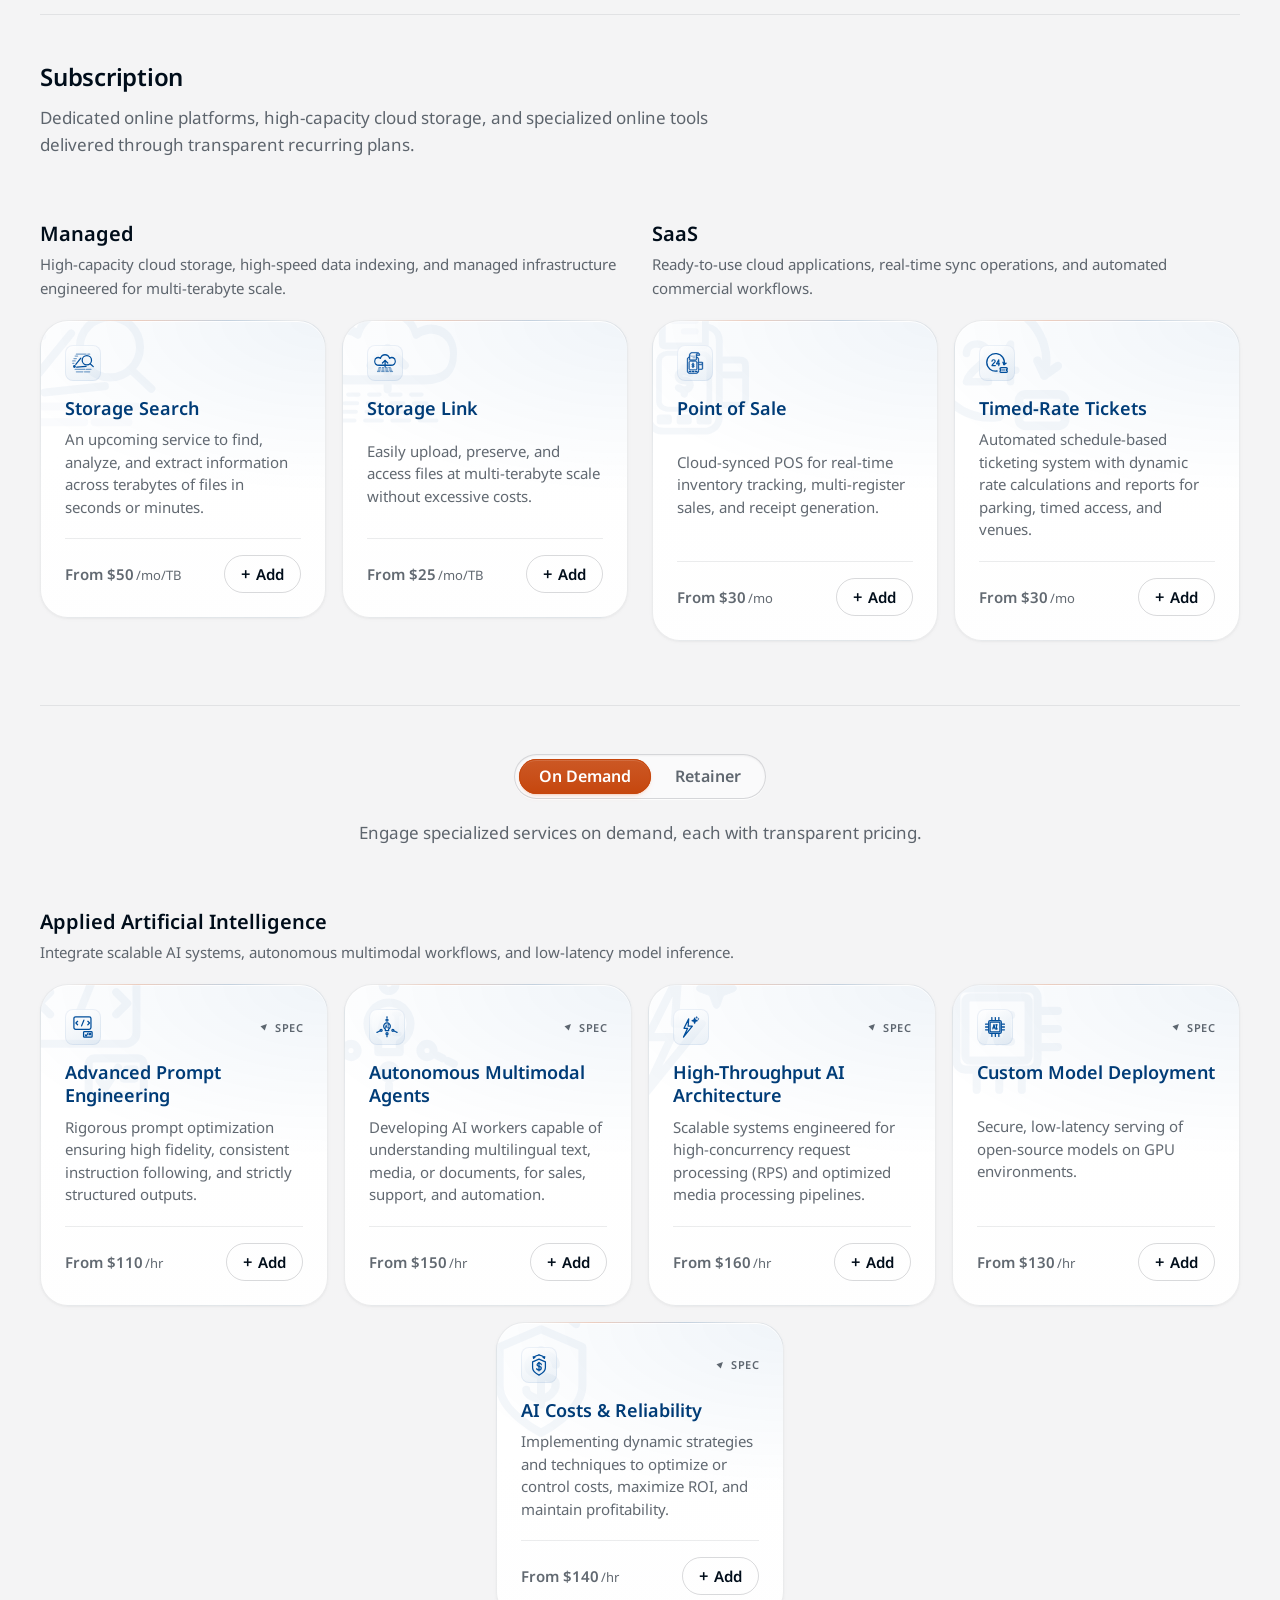
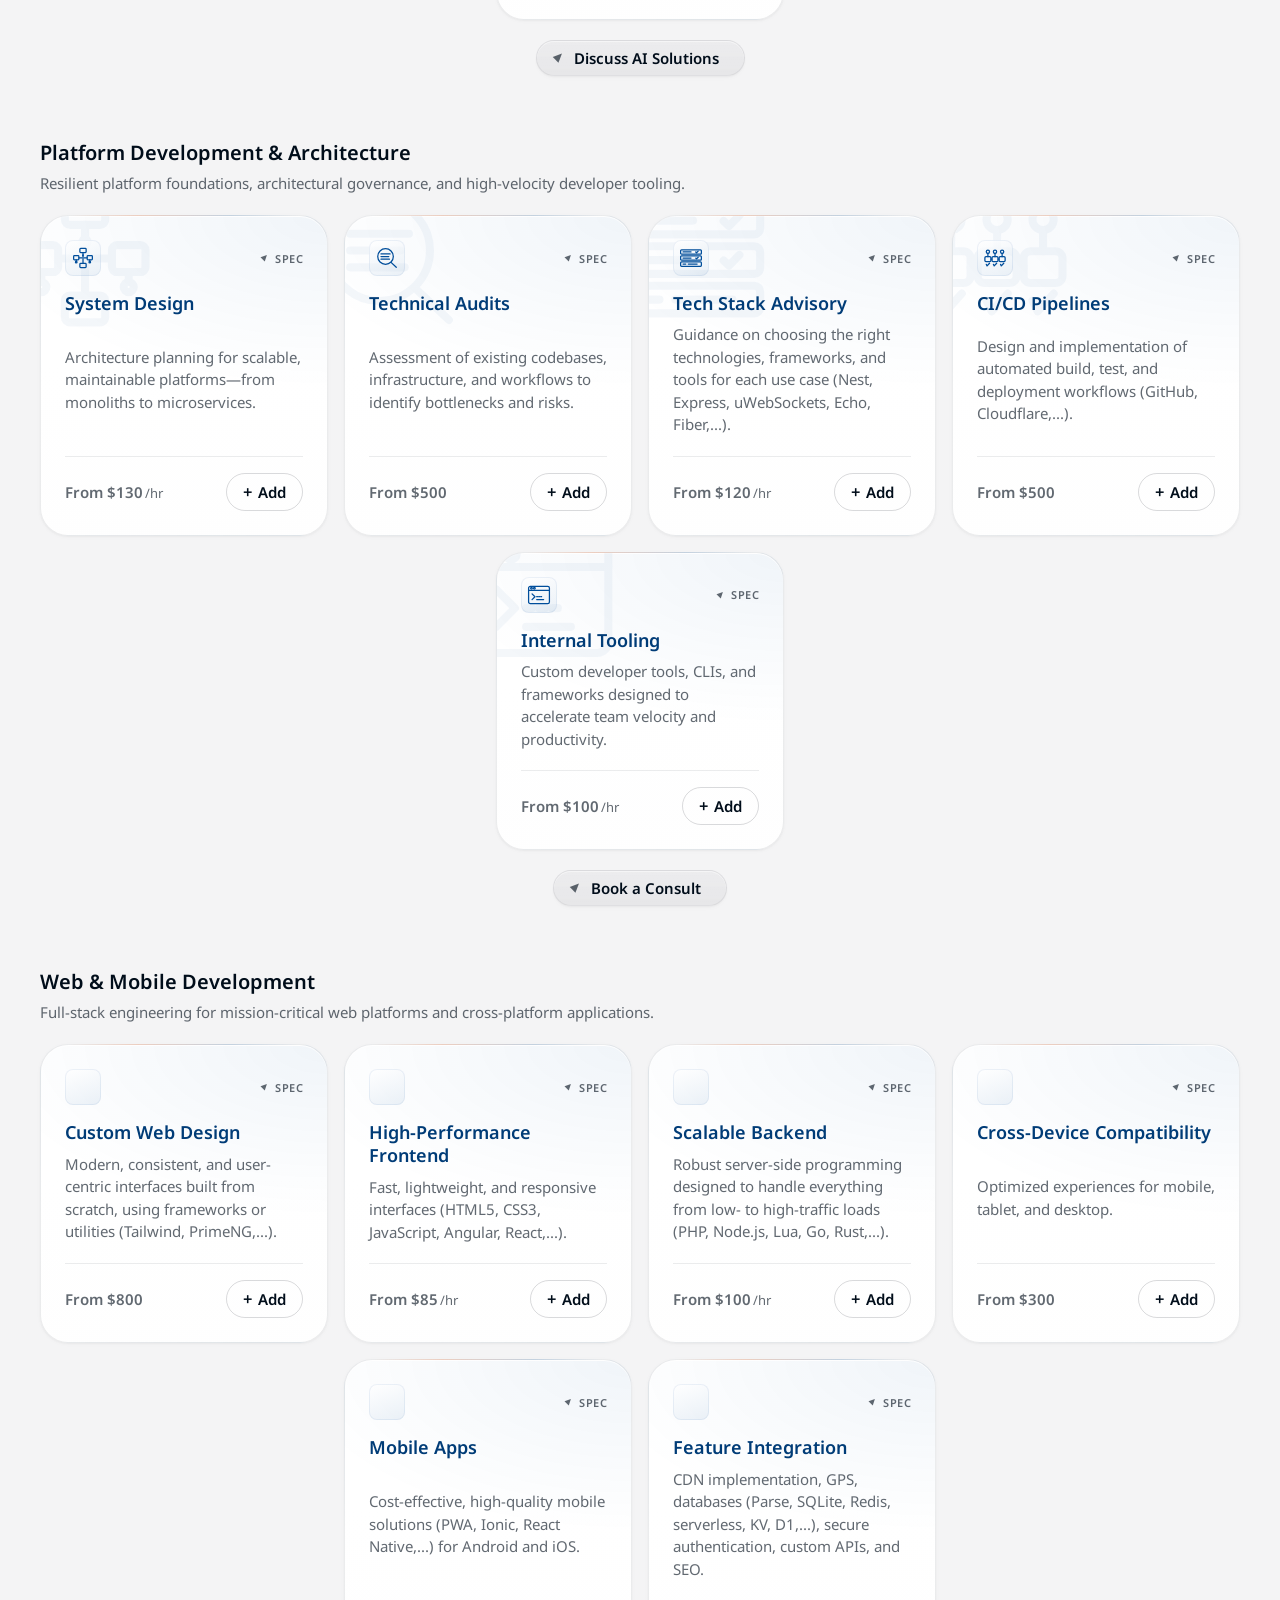
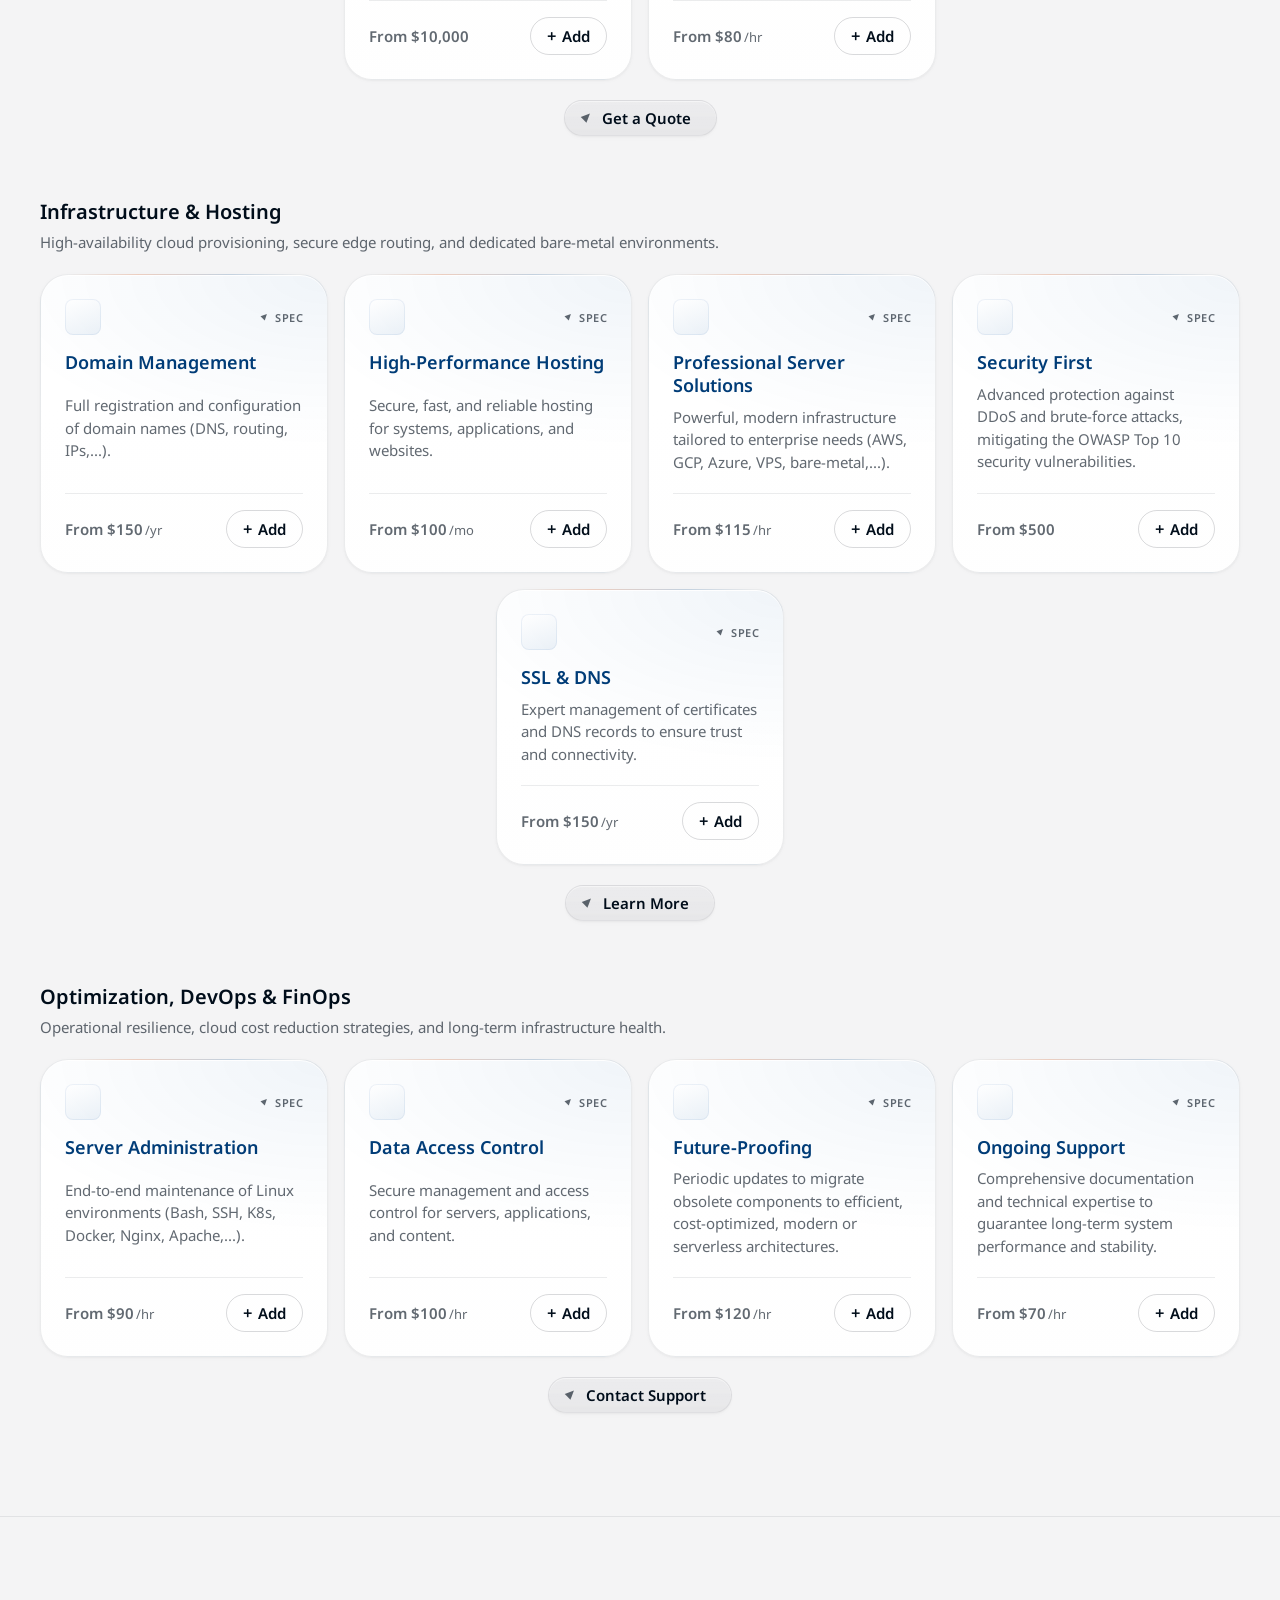
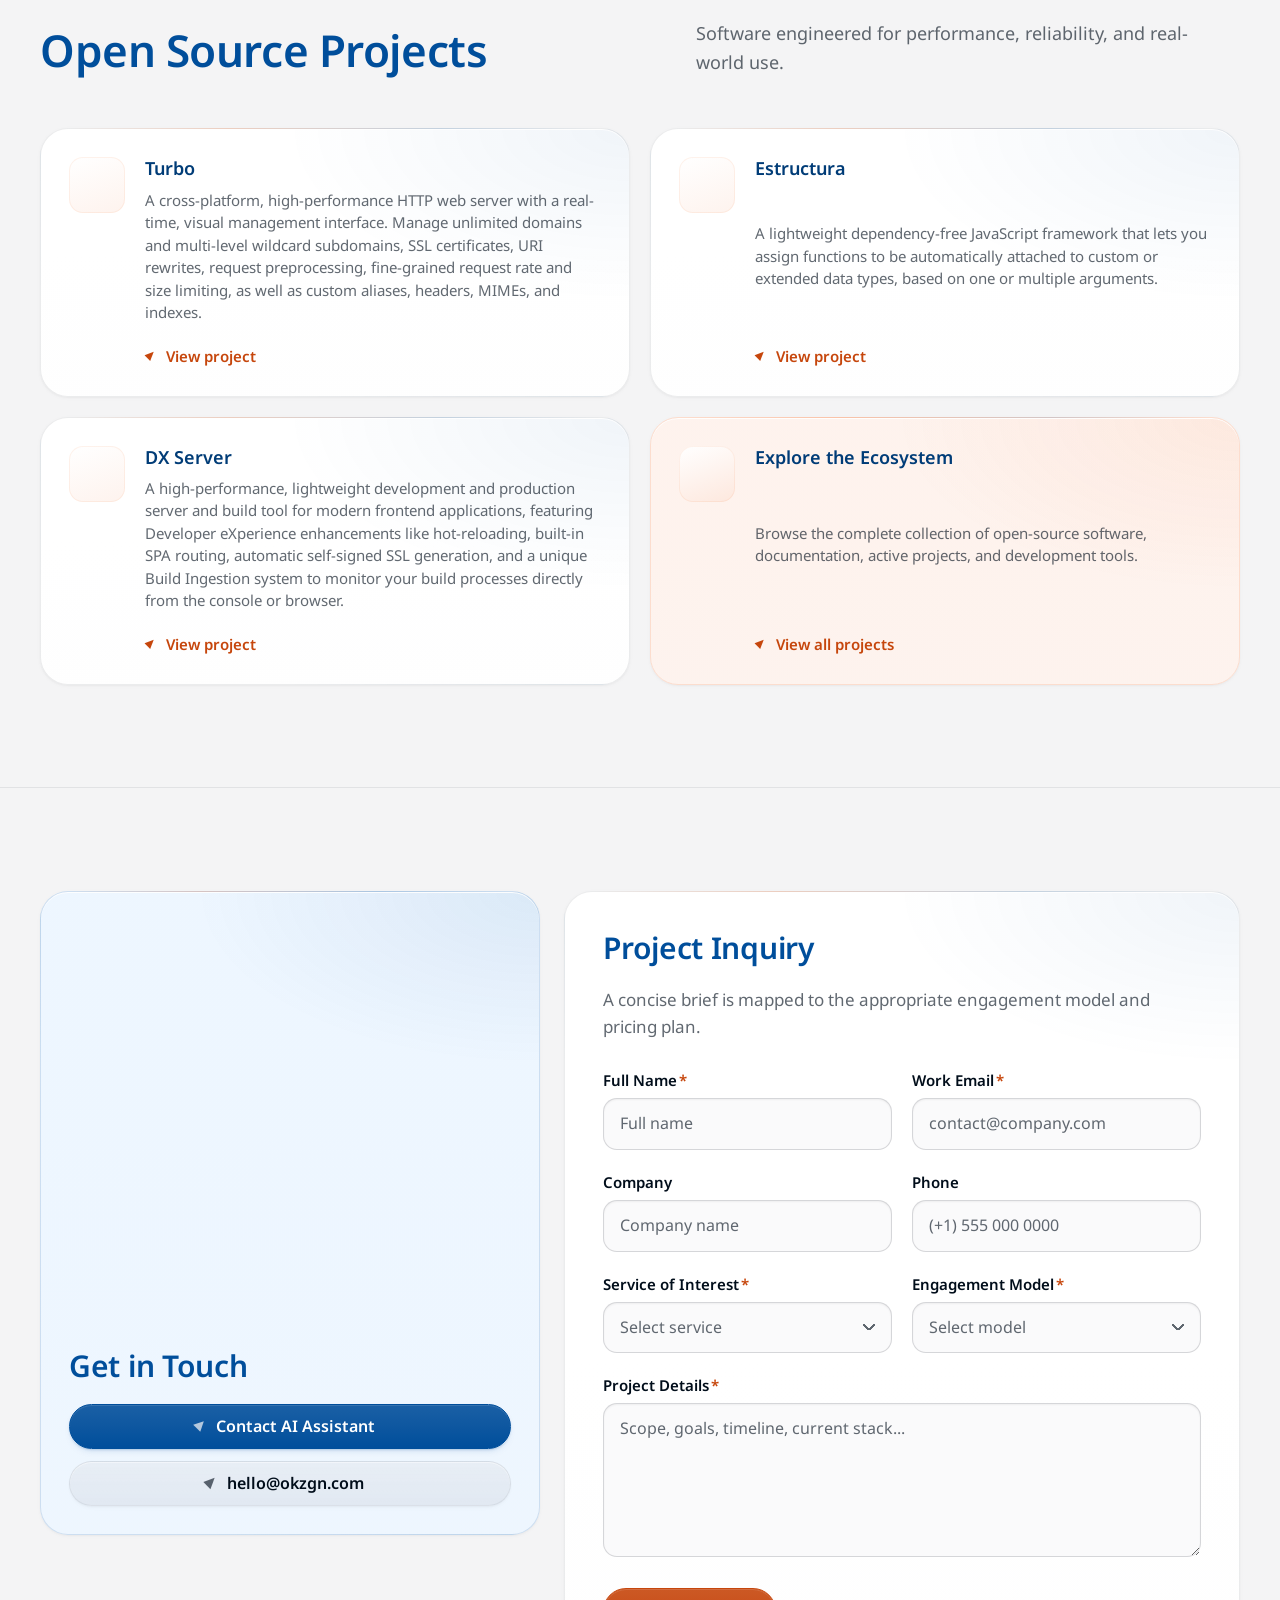
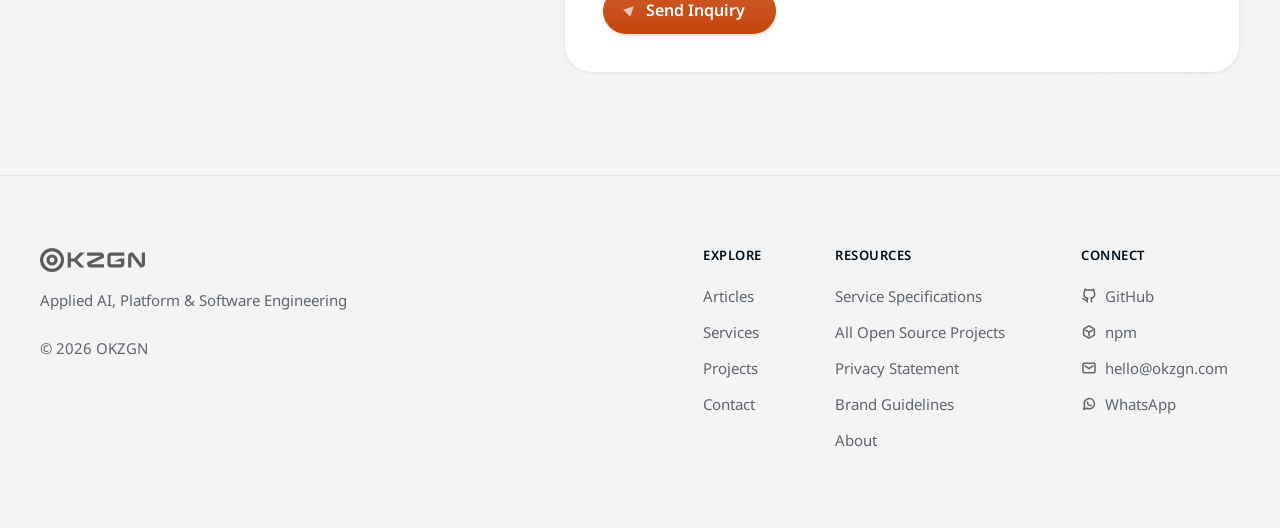
==== commit de3e5017: "Chip style update." ====
--- a/index.html
+++ b/index.html
@@ -171,11 +171,11 @@
 				<div class="hero-visual" aria-hidden="true">
 					<svg class="hero-graph" viewBox="0 10 400 200" preserveAspectRatio="xMidYMin meet">
 						<defs>
-							<linearGradient id="hero-core-fill" x1="0" y1="0" x2="1" y2="1"><stop stop-color="#5a98d6" class="hero-core-s0" offset="0"/><stop stop-color="#5a98d6" class="hero-core-s1" offset="0.4"/><stop stop-color="#5a98d6" class="hero-core-s2" offset="0.52"/><stop stop-color="#5a98d6" class="hero-core-s3" offset="0.64"/><stop stop-color="#5a98d6" class="hero-core-s4" offset="1"/></linearGradient>
+							<linearGradient id="hero-core-fill" x1="0" y1="0" x2="1" y2="1"><stop stop-color="#6fa6dc" class="hero-core-s0" offset="0"/><stop stop-color="#6fa6dc" class="hero-core-s1" offset="0.4"/><stop stop-color="#6fa6dc" class="hero-core-s2" offset="0.52"/><stop stop-color="#6fa6dc" class="hero-core-s3" offset="0.64"/><stop stop-color="#6fa6dc" class="hero-core-s4" offset="1"/></linearGradient>
 							<linearGradient id="hero-core-bevel" x1="0" y1="0" x2="0" y2="1"><stop stop-color="#fff" stop-opacity="0" class="hero-bevel-top" offset="0"/><stop stop-color="#fff" stop-opacity="0" class="hero-bevel-mid" offset="0.5"/><stop stop-color="#000" stop-opacity="0" class="hero-bevel-bottom" offset="1"/></linearGradient>
-							<linearGradient id="hero-lid-fill" x1="0" y1="0" x2="1" y2="1"><stop stop-color="#a6c8eb" class="hero-lid-s0" offset="0"/><stop stop-color="#a6c8eb" class="hero-lid-s1" offset="0.22"/><stop stop-color="#a6c8eb" class="hero-lid-s2" offset="0.42"/><stop stop-color="#a6c8eb" class="hero-lid-s3" offset="0.5"/><stop stop-color="#a6c8eb" class="hero-lid-s4" offset="0.72"/><stop stop-color="#a6c8eb" class="hero-lid-s5" offset="1"/></linearGradient>
+							<linearGradient id="hero-lid-fill" x1="0" y1="0" x2="1" y2="1"><stop stop-color="#b9d4f0" class="hero-lid-s0" offset="0"/><stop stop-color="#b9d4f0" class="hero-lid-s1" offset="0.22"/><stop stop-color="#b9d4f0" class="hero-lid-s2" offset="0.42"/><stop stop-color="#b9d4f0" class="hero-lid-s3" offset="0.5"/><stop stop-color="#b9d4f0" class="hero-lid-s4" offset="0.72"/><stop stop-color="#b9d4f0" class="hero-lid-s5" offset="1"/></linearGradient>
 							<radialGradient id="hero-lid-sheen" cx="0.28" cy="0.18" r="0.75"><stop stop-color="#fff" stop-opacity="0" class="hero-sheen-in" offset="0"/><stop stop-color="#fff" stop-opacity="0" class="hero-sheen-out" offset="1"/></radialGradient>
-							<linearGradient id="hero-mark-fill" x1="0" y1="0" x2="0" y2="1"><stop stop-color="#6aa2da" class="hero-mark-top" offset="0"/><stop stop-color="#6aa2da" class="hero-mark-bottom" offset="1"/></linearGradient>
+							<linearGradient id="hero-mark-fill" x1="0" y1="0" x2="0" y2="1"><stop stop-color="#7eaee0" class="hero-mark-top" offset="0"/><stop stop-color="#7eaee0" class="hero-mark-bottom" offset="1"/></linearGradient>
 							<pattern id="hero-lid-brush" width="50" height="1.6" patternUnits="userSpaceOnUse"><rect class="hero-lid-line" width="50" height="0.5"/></pattern>
 							<radialGradient id="hero-core-glow"><stop class="hero-glow-in" offset="0"/><stop class="hero-glow-out" offset="1"/></radialGradient>
 							<radialGradient id="hero-orbit-fill"><stop class="hero-orbit-in" offset="0"/><stop class="hero-orbit-out" offset="1"/></radialGradient>
--- a/landing.css
+++ b/landing.css
@@ -252,24 +252,28 @@
    Every tone comes from the --chip-* tokens below (set on the SVG, so the
    gradient stops in <defs> inherit them too). */
 .hero-graph {
-    --chip-pin: #a7afb9;
+    /* Pins are the line color at a low alpha, so they read lighter on the light page and darker on
+       the dark one with no override. */
+    --chip-pin: rgb(var(--line-rgb) / 0.26);
+    /* Brush strokes on the lid: a faint shade on the light lid, a faint light on the dark one. */
+    --chip-brush: rgb(0 36 71 / 0.09);
     /* The brand blue with a touch of steel gray: an anodized tone rather than a flat fill. The body
        runs from a lit edge to a soft shade; the lid is the same tone a few steps lighter. Kept light
        so the chip does not outweigh the CTAs beside it. */
     --chip-tone: color-mix(in srgb, var(--realBlueLight) 85%, #8c949e);
-    --chip-body-0: color-mix(in srgb, var(--chip-tone) 52%, #ffffff);
-    --chip-body-1: color-mix(in srgb, var(--chip-tone) 76%, #ffffff);
-    --chip-body-2: color-mix(in srgb, var(--chip-tone) 64%, #ffffff);
-    --chip-body-3: color-mix(in srgb, var(--chip-tone) 90%, #ffffff);
-    --chip-body-4: var(--chip-tone);
-    --chip-steel-0: color-mix(in srgb, var(--chip-tone) 38%, #ffffff);
-    --chip-steel-1: color-mix(in srgb, var(--chip-tone) 50%, #ffffff);
-    --chip-steel-2: color-mix(in srgb, var(--chip-tone) 32%, #ffffff);
-    --chip-steel-3: color-mix(in srgb, var(--chip-tone) 44%, #ffffff);
-    --chip-steel-4: color-mix(in srgb, var(--chip-tone) 60%, #ffffff);
-    --chip-steel-5: color-mix(in srgb, var(--chip-tone) 48%, #ffffff);
-    --chip-mark-0: color-mix(in srgb, var(--chip-tone) 68%, #ffffff);
-    --chip-mark-1: color-mix(in srgb, var(--chip-tone) 82%, #ffffff);
+    --chip-body-0: color-mix(in srgb, var(--chip-tone) 44%, #ffffff);
+    --chip-body-1: color-mix(in srgb, var(--chip-tone) 66%, #ffffff);
+    --chip-body-2: color-mix(in srgb, var(--chip-tone) 55%, #ffffff);
+    --chip-body-3: color-mix(in srgb, var(--chip-tone) 78%, #ffffff);
+    --chip-body-4: color-mix(in srgb, var(--chip-tone) 88%, #ffffff);
+    --chip-steel-0: color-mix(in srgb, var(--chip-tone) 30%, #ffffff);
+    --chip-steel-1: color-mix(in srgb, var(--chip-tone) 41%, #ffffff);
+    --chip-steel-2: color-mix(in srgb, var(--chip-tone) 25%, #ffffff);
+    --chip-steel-3: color-mix(in srgb, var(--chip-tone) 36%, #ffffff);
+    --chip-steel-4: color-mix(in srgb, var(--chip-tone) 50%, #ffffff);
+    --chip-steel-5: color-mix(in srgb, var(--chip-tone) 39%, #ffffff);
+    --chip-mark-0: color-mix(in srgb, var(--chip-tone) 60%, #ffffff);
+    --chip-mark-1: color-mix(in srgb, var(--chip-tone) 74%, #ffffff);
     --chip-sheen: 0.35;
     /* The halo and the soft light behind the core follow the chip's blue. */
     --chip-glow-rgb: var(--blue-rgb);
@@ -357,8 +361,7 @@
 }
 
 .hero-lid-line {
-    fill: #ffffff;
-    opacity: 0.08;
+    fill: var(--chip-brush);
 }
 
 /* Engraved in the body's own tone (a step deeper than the lid), with a light catch on its lower edge,
@@ -1684,7 +1687,7 @@
     /* Dark mode has its own chip palette instead of a dimmed copy: a deep blue body, a lid one step
        above it, a mark lit in a soft sky tone, quieter sheen, pins and glow. */
     .hero-graph {
-        --chip-pin: #5f6b79;
+        --chip-brush: rgb(255 255 255 / 0.08);
         --chip-tone: color-mix(in srgb, var(--realBlue) 80%, var(--realBlack));
         --chip-body-0: color-mix(in srgb, var(--realBlueLight) 62%, var(--realBlack));
         --chip-body-1: var(--chip-tone);
--- a/landing.css
+++ b/landing.css
@@ -252,24 +252,28 @@
    Every tone comes from the --chip-* tokens below (set on the SVG, so the
    gradient stops in <defs> inherit them too). */
 .hero-graph {
-    --chip-pin: #a7afb9;
+    /* Pins are the line color at a low alpha, so they read lighter on the light page and darker on
+       the dark one with no override. */
+    --chip-pin: rgb(var(--line-rgb) / 0.26);
+    /* Brush strokes on the lid: a faint shade on the light lid, a faint light on the dark one. */
+    --chip-brush: rgb(0 36 71 / 0.09);
     /* The brand blue with a touch of steel gray: an anodized tone rather than a flat fill. The body
        runs from a lit edge to a soft shade; the lid is the same tone a few steps lighter. Kept light
        so the chip does not outweigh the CTAs beside it. */
     --chip-tone: color-mix(in srgb, var(--realBlueLight) 85%, #8c949e);
-    --chip-body-0: color-mix(in srgb, var(--chip-tone) 52%, #ffffff);
-    --chip-body-1: color-mix(in srgb, var(--chip-tone) 76%, #ffffff);
-    --chip-body-2: color-mix(in srgb, var(--chip-tone) 64%, #ffffff);
-    --chip-body-3: color-mix(in srgb, var(--chip-tone) 90%, #ffffff);
-    --chip-body-4: var(--chip-tone);
-    --chip-steel-0: color-mix(in srgb, var(--chip-tone) 38%, #ffffff);
-    --chip-steel-1: color-mix(in srgb, var(--chip-tone) 50%, #ffffff);
-    --chip-steel-2: color-mix(in srgb, var(--chip-tone) 32%, #ffffff);
-    --chip-steel-3: color-mix(in srgb, var(--chip-tone) 44%, #ffffff);
-    --chip-steel-4: color-mix(in srgb, var(--chip-tone) 60%, #ffffff);
-    --chip-steel-5: color-mix(in srgb, var(--chip-tone) 48%, #ffffff);
-    --chip-mark-0: color-mix(in srgb, var(--chip-tone) 68%, #ffffff);
-    --chip-mark-1: color-mix(in srgb, var(--chip-tone) 82%, #ffffff);
+    --chip-body-0: color-mix(in srgb, var(--chip-tone) 44%, #ffffff);
+    --chip-body-1: color-mix(in srgb, var(--chip-tone) 66%, #ffffff);
+    --chip-body-2: color-mix(in srgb, var(--chip-tone) 55%, #ffffff);
+    --chip-body-3: color-mix(in srgb, var(--chip-tone) 78%, #ffffff);
+    --chip-body-4: color-mix(in srgb, var(--chip-tone) 88%, #ffffff);
+    --chip-steel-0: color-mix(in srgb, var(--chip-tone) 30%, #ffffff);
+    --chip-steel-1: color-mix(in srgb, var(--chip-tone) 41%, #ffffff);
+    --chip-steel-2: color-mix(in srgb, var(--chip-tone) 25%, #ffffff);
+    --chip-steel-3: color-mix(in srgb, var(--chip-tone) 36%, #ffffff);
+    --chip-steel-4: color-mix(in srgb, var(--chip-tone) 50%, #ffffff);
+    --chip-steel-5: color-mix(in srgb, var(--chip-tone) 39%, #ffffff);
+    --chip-mark-0: color-mix(in srgb, var(--chip-tone) 60%, #ffffff);
+    --chip-mark-1: color-mix(in srgb, var(--chip-tone) 74%, #ffffff);
     --chip-sheen: 0.35;
     /* The halo and the soft light behind the core follow the chip's blue. */
     --chip-glow-rgb: var(--blue-rgb);
@@ -357,8 +361,7 @@
 }
 
 .hero-lid-line {
-    fill: #ffffff;
-    opacity: 0.08;
+    fill: var(--chip-brush);
 }
 
 /* Engraved in the body's own tone (a step deeper than the lid), with a light catch on its lower edge,
@@ -1684,7 +1687,7 @@
     /* Dark mode has its own chip palette instead of a dimmed copy: a deep blue body, a lid one step
        above it, a mark lit in a soft sky tone, quieter sheen, pins and glow. */
     .hero-graph {
-        --chip-pin: #5f6b79;
+        --chip-brush: rgb(255 255 255 / 0.08);
         --chip-tone: color-mix(in srgb, var(--realBlue) 80%, var(--realBlack));
         --chip-body-0: color-mix(in srgb, var(--realBlueLight) 62%, var(--realBlack));
         --chip-body-1: var(--chip-tone);
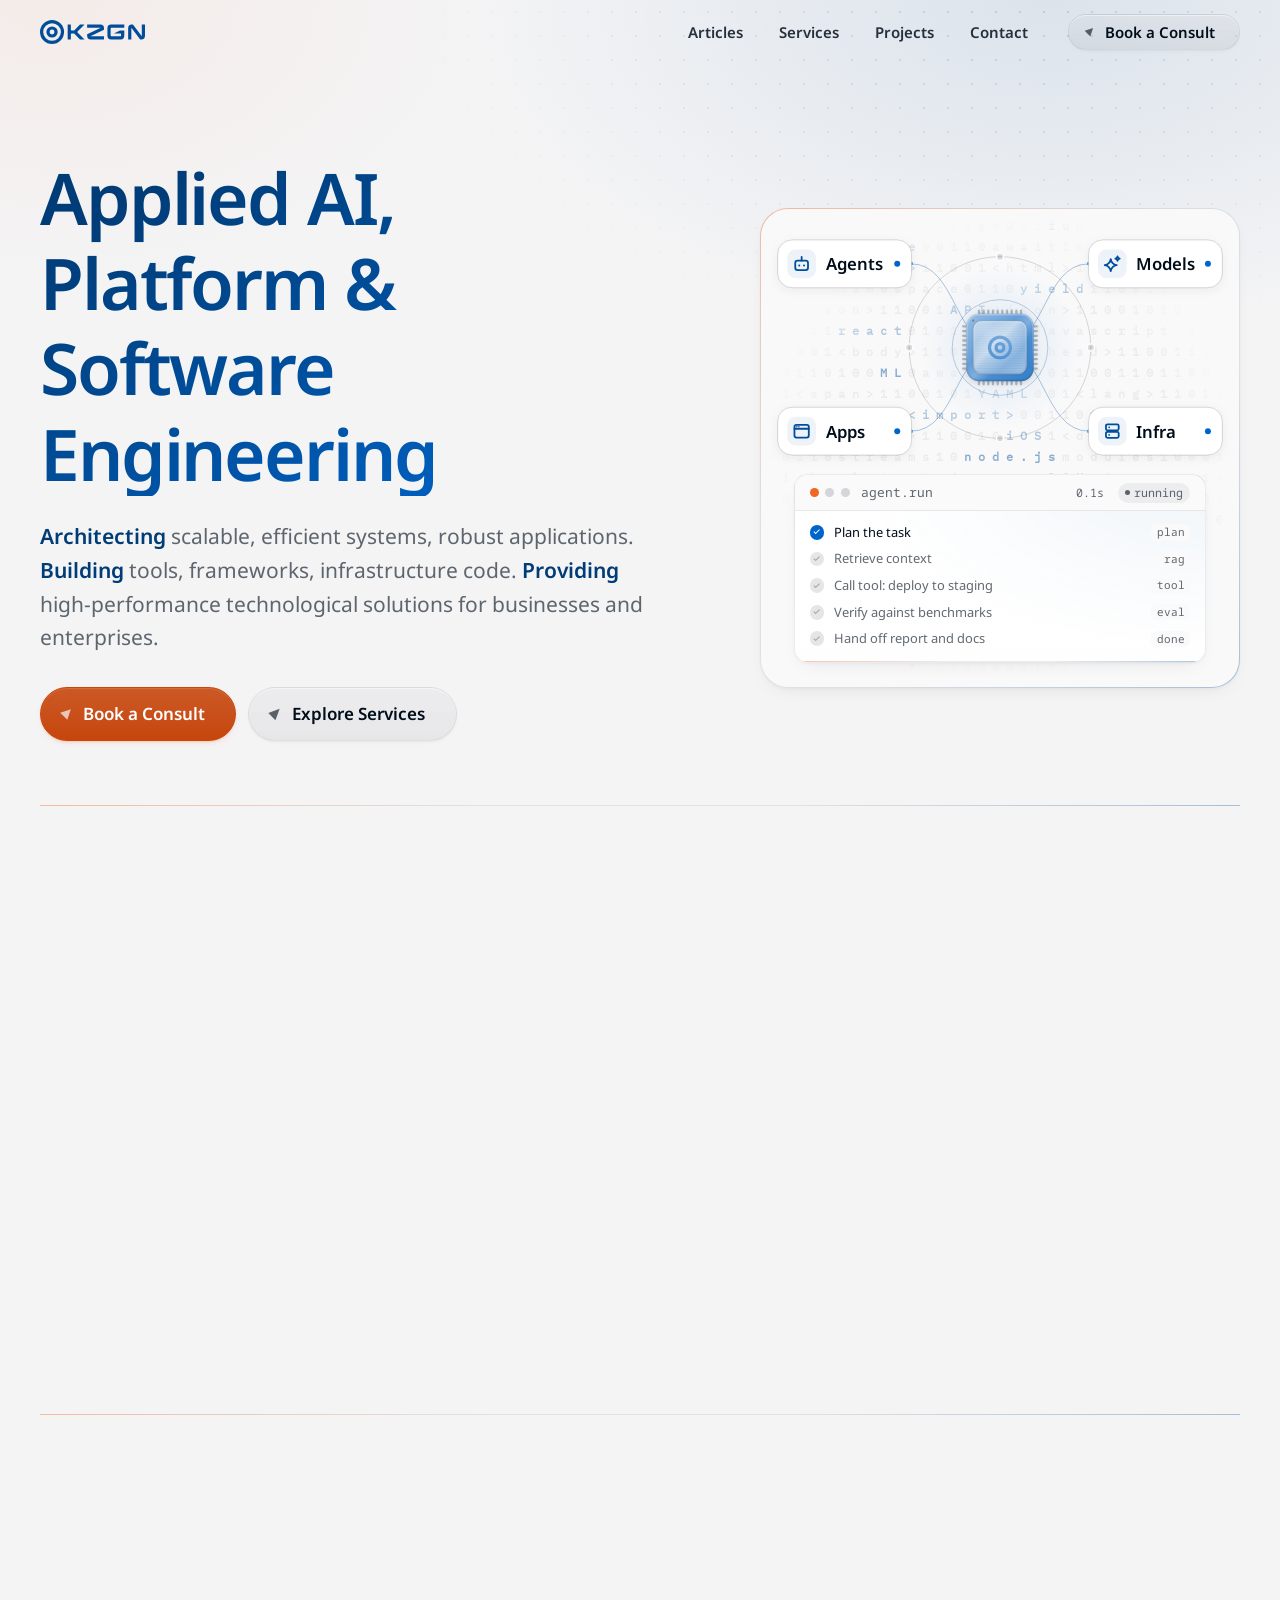
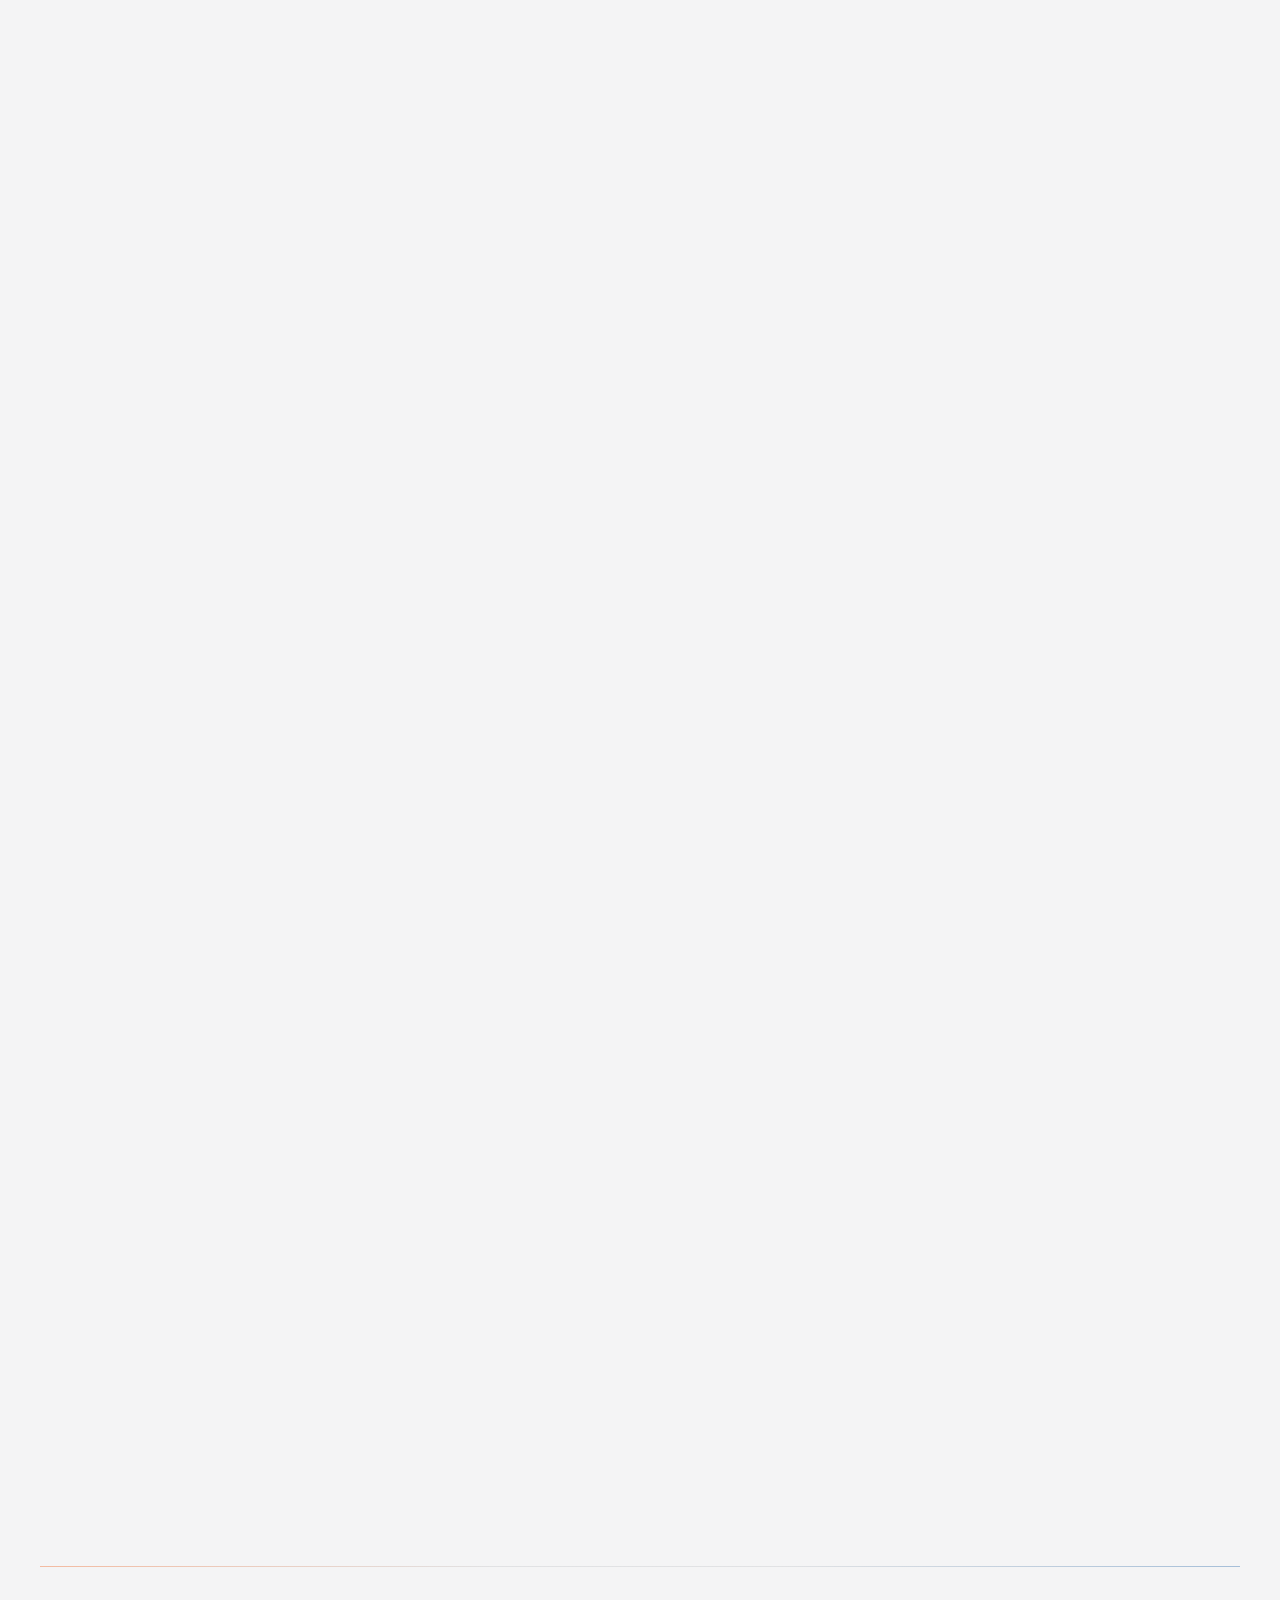
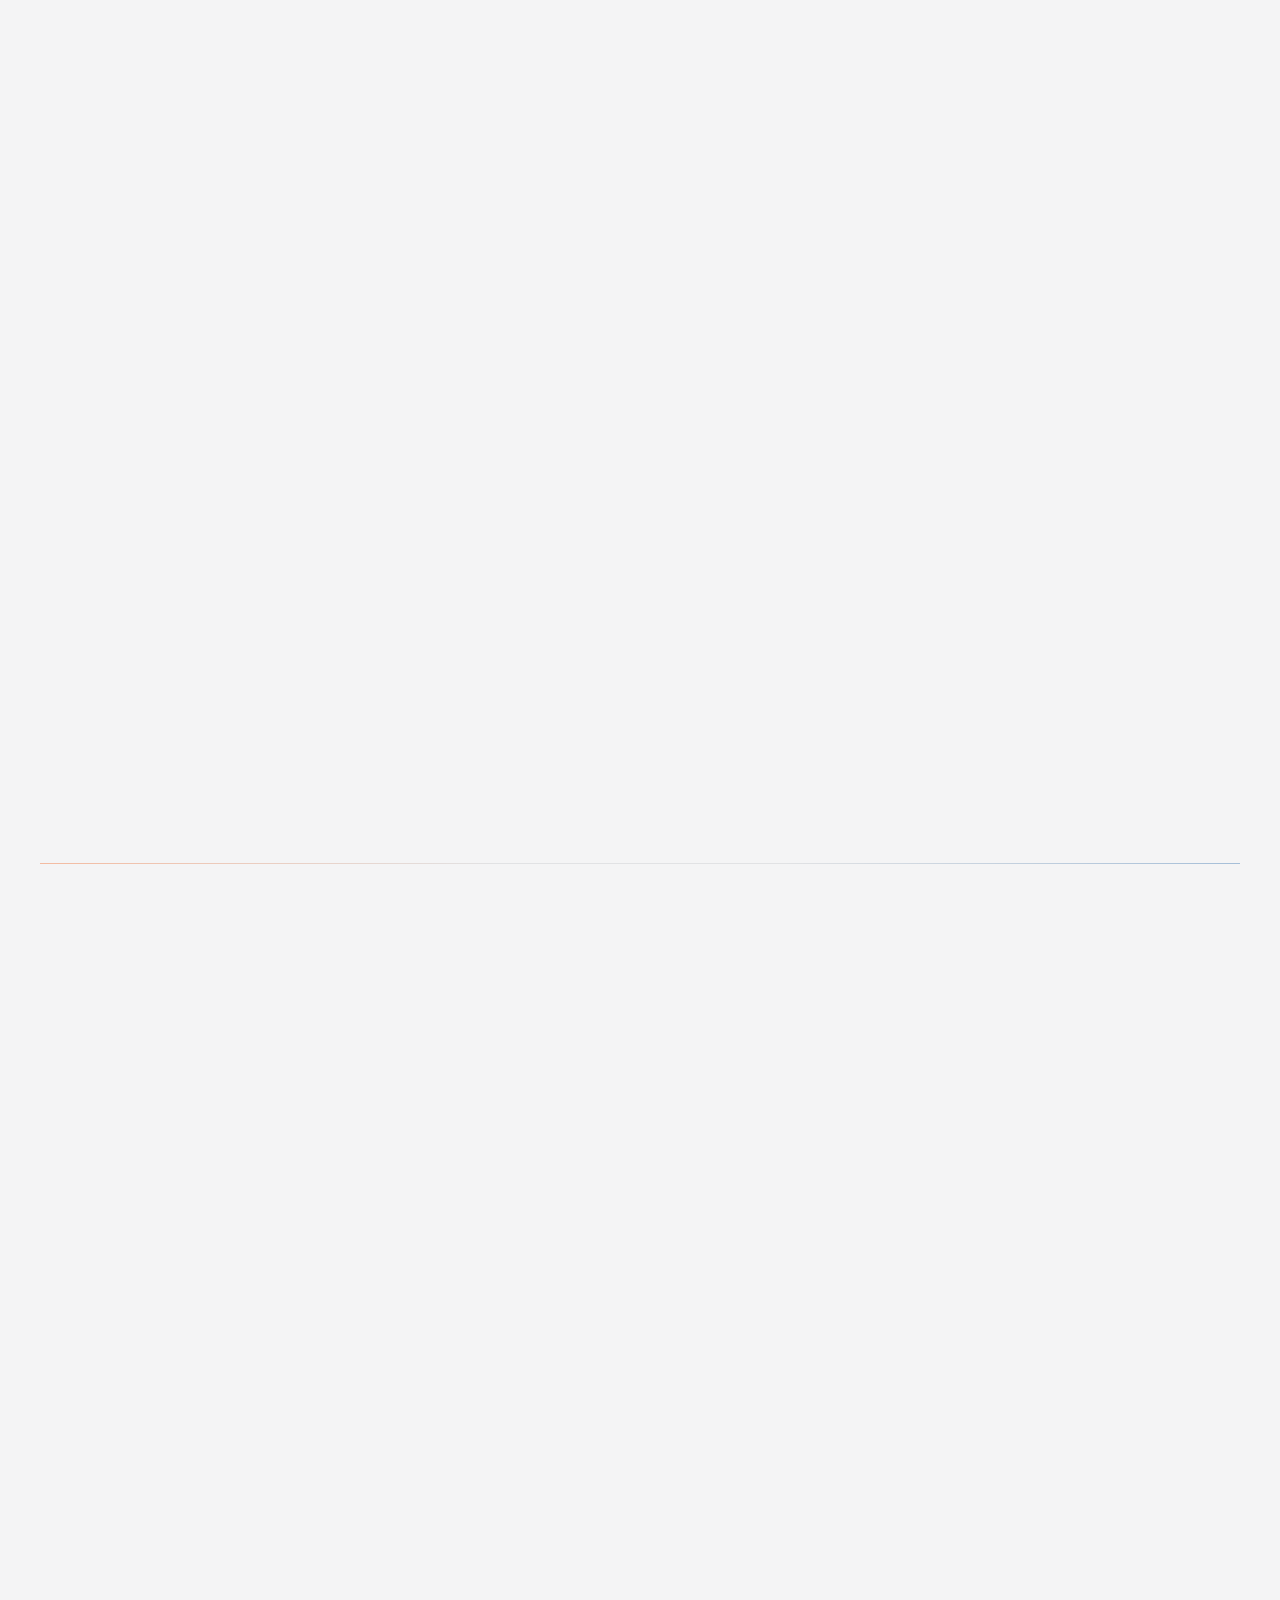
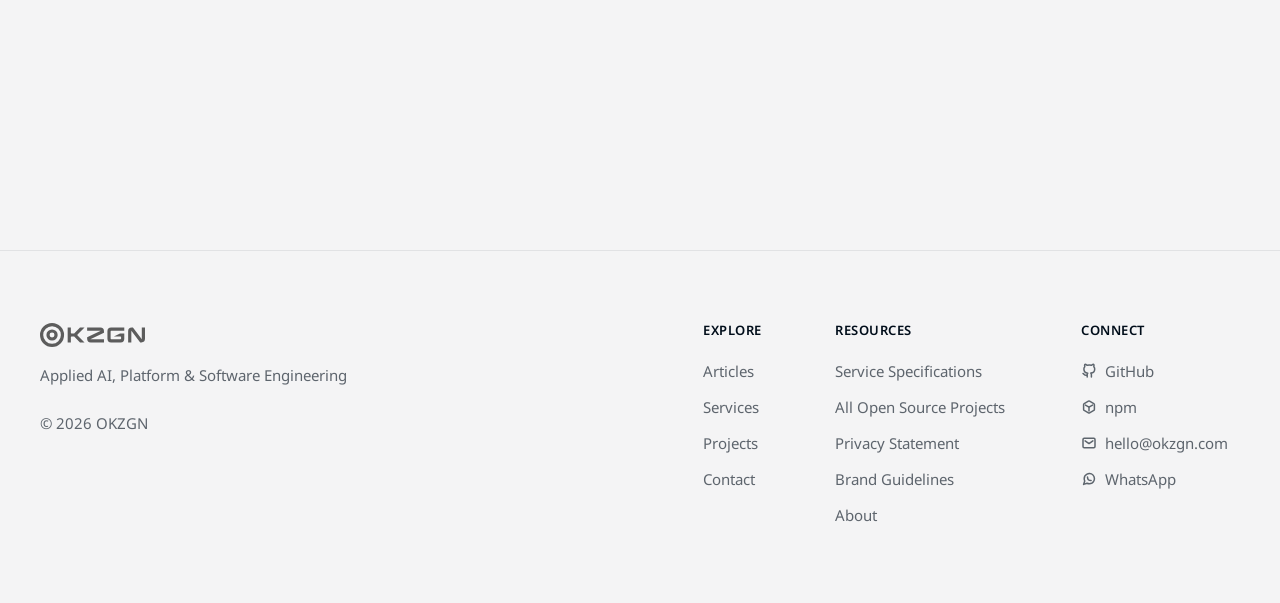
==== commit d88f04f2: "Website colors update." ====
--- a/index.html
+++ b/index.html
@@ -265,13 +265,13 @@
 				<ul class="list relate card-grid" role="list">
 					    <li role="listitem" class="card card-hover">
     						<a href="/articles/what-is-artificial-intelligence/">
-    						    <div class="icon icon-warm"><img src="./data/28_article.svg#warm" width="80" height="80" alt="" aria-hidden="true" loading="lazy" decoding="async"></div><span class="card-bg" aria-hidden="true"><img src="./data/28_article.svg#warm" width="80" height="80" alt="" loading="lazy" decoding="async"></span>
+    						    <div class="icon"><img src="./data/28_article.svg" width="80" height="80" alt="" aria-hidden="true" loading="lazy" decoding="async"></div><span class="card-bg" aria-hidden="true"><img src="./data/28_article.svg" width="80" height="80" alt="" loading="lazy" decoding="async"></span>
     							<div class="description"><b>What is artificial intelligence?</b><span>The conceptual reality of modern AI: how statistical patterns in high-dimensional vector spaces are condensed into relational numerical layers for probabilistic inference.</span><span class="cta-text">Read more</span></div>
     						</a>
     					</li>
     					<li role="listitem" class="card card-hover">
     						<a href="/articles/why-not-build-frontend-frameworks-on-raw-html-css-or-js/">
-    						    <div class="icon icon-warm"><img src="./data/28_article.svg#warm" width="80" height="80" alt="" aria-hidden="true" loading="lazy" decoding="async"></div><span class="card-bg" aria-hidden="true"><img src="./data/28_article.svg#warm" width="80" height="80" alt="" loading="lazy" decoding="async"></span>
+    						    <div class="icon"><img src="./data/28_article.svg" width="80" height="80" alt="" aria-hidden="true" loading="lazy" decoding="async"></div><span class="card-bg" aria-hidden="true"><img src="./data/28_article.svg" width="80" height="80" alt="" loading="lazy" decoding="async"></span>
     							<div class="description"><b>Why not build frontend frameworks on raw HTML, CSS or JS?</b><span>It is possible: No endless dependencies, no dev environment setup, no build step, no Web Components required, minimal boilerplate, minimal lock-in. Raw HTML, CSS and JS have everything needed and are web standards, unlike custom syntaxes.</span><span class="cta-text">Read more</span></div>
     						</a>
     					</li>
@@ -453,19 +453,19 @@
 				<ul class="list relate card-grid" role="list">
 						<li role="listitem" class="card card-hover">
 							<a href="https://turbo.okzgn.com" target="_blank" rel="noopener noreferrer">
-								<div class="icon icon-warm"><img aria-hidden="true" src="./data/code_project_go.svg#warm" width="80" height="80" alt="" loading="lazy" decoding="async"></div><span class="card-bg" aria-hidden="true"><img src="./data/code_project_go.svg#warm" width="80" height="80" alt="" loading="lazy" decoding="async"></span>
+								<div class="icon"><img aria-hidden="true" src="./data/code_project_go.svg" width="80" height="80" alt="" loading="lazy" decoding="async"></div><span class="card-bg" aria-hidden="true"><img src="./data/code_project_go.svg" width="80" height="80" alt="" loading="lazy" decoding="async"></span>
 								<div class="description"><b>Turbo</b><span>A cross-platform, high-performance HTTP web server with a real-time, visual management interface. Manage unlimited domains and multi-level wildcard subdomains, SSL certificates, URI rewrites, request preprocessing, fine-grained request rate and size limiting, as well as custom aliases, headers, MIMEs, and indexes.</span><span class="cta-text">View project</span></div>
 							</a>
 						</li>
 						<li role="listitem" class="card card-hover">
 							<a href="https://estructura.okzgn.com" target="_blank" rel="noopener noreferrer">
-								<div class="icon icon-warm"><img aria-hidden="true" src="./data/code_project_js_frontend.svg#warm" width="80" height="80" alt="" loading="lazy" decoding="async"></div><span class="card-bg" aria-hidden="true"><img src="./data/code_project_js_frontend.svg#warm" width="80" height="80" alt="" loading="lazy" decoding="async"></span>
+								<div class="icon"><img aria-hidden="true" src="./data/code_project_js_frontend.svg" width="80" height="80" alt="" loading="lazy" decoding="async"></div><span class="card-bg" aria-hidden="true"><img src="./data/code_project_js_frontend.svg" width="80" height="80" alt="" loading="lazy" decoding="async"></span>
 								<div class="description"><b>Estructura</b><span>A lightweight dependency-free JavaScript framework that lets you assign functions to be automatically attached to custom or extended data types, based on one or multiple arguments.</span><span class="cta-text">View project</span></div>
 							</a>
 						</li>
 						<li role="listitem" class="card card-hover">
 							<a href="https://www.npmjs.com/package/dx-server-js" target="_blank" rel="noopener noreferrer">
-								<div class="icon icon-warm"><img aria-hidden="true" src="./data/code_project_js_backend.svg#warm" width="80" height="80" alt="" loading="lazy" decoding="async"></div><span class="card-bg" aria-hidden="true"><img src="./data/code_project_js_backend.svg#warm" width="80" height="80" alt="" loading="lazy" decoding="async"></span>
+								<div class="icon"><img aria-hidden="true" src="./data/code_project_js_backend.svg" width="80" height="80" alt="" loading="lazy" decoding="async"></div><span class="card-bg" aria-hidden="true"><img src="./data/code_project_js_backend.svg" width="80" height="80" alt="" loading="lazy" decoding="async"></span>
 								<div class="description"><b>DX Server</b><span>A high-performance, lightweight development and production server and build tool for modern frontend applications, featuring Developer eXperience enhancements like hot-reloading, built-in SPA routing, automatic self-signed SSL generation, and a unique Build Ingestion system to monitor your build processes directly from the console or browser.</span><span class="cta-text">View project</span></div>
 							</a>
 						</li>
--- a/style_commons.css
+++ b/style_commons.css
@@ -84,6 +84,18 @@
     --autofillBg: var(--surface-2);
     --bg-glass: rgb(var(--glass-rgb) / 0.88);
 
+    /* Color roles. Blue is the brand: it carries titles, icons, structure, status and progress. The
+       accent is kept for action and selection (primary buttons, text links, hover and selected
+       states, required marks), so an orange mark always means "something to act on here". Passive
+       marks take the blue tokens below; the only resting accents are the hairline gradients that
+       pair both brand colors (--card-edge, --rule-line).
+       --signal: small vivid marks (status lights, the current step). --mark: quiet marks (bullets,
+       lines already read). --progress-ink: the reading progress line. --scroll-thumb: scrollbars. */
+    --signal: var(--realBlueLight);
+    --mark: rgb(var(--tint-rgb) / 0.5);
+    --progress-ink: linear-gradient(90deg, rgb(var(--tint-rgb) / 0.3), var(--signal));
+    --scroll-thumb: rgb(var(--tint-rgb) / 0.38);
+
     /* Button fills: the same lighten and darken step for both brand colors. */
     --accent-deep: color-mix(in srgb, var(--accentDark2) 90%, #000000);
     --blue-deep: color-mix(in srgb, var(--realBlue) 90%, #000000);
@@ -127,7 +139,7 @@
     --warm-raised: var(--surface);
     --feature-bg: color-mix(in srgb, var(--blueLight2) 15%, var(--surface));
     --feature-line: rgb(var(--blue-rgb) / 0.14);
-    /* Warm surfaces (cart panel, featured card, menu and back-to-top buttons) take the accent hue at
+    /* Warm surfaces (cart panel, featured card) take the accent hue at
        the --accentTint strength, made opaque, so every peach on the site is the same tone. The line
        and the edge are deeper steps of the same hue. */
     --feature-warm-bg: color-mix(in srgb, var(--accent) 8%, var(--surface));
@@ -166,6 +178,18 @@
        plus on a light fill, so it is a quarter pixel thinner on each side to look the same weight. */
     --marker-bar-minus: linear-gradient(to bottom, transparent calc(50% - 1px), currentColor calc(50% - 1px) calc(50% + 1px), transparent calc(50% + 1px)) center / 0.5625rem 100% no-repeat;
     --card-edge: linear-gradient(90deg, transparent, var(--accentLine) 30%, rgb(var(--tint-rgb) / 0.3) 70%, transparent);
+    /* Rule line: the hero card's edge laid flat (accent, the neutral hairline, blue). It opens every
+       section and closes the hero window, so the page's dividers share one line. */
+    --rule-line: linear-gradient(90deg, var(--accentLine), var(--border) 38%, var(--border) 62%, var(--blueLine-strong));
+    /* Display ink: page titles run from a deep tone of the anchor blue to the vivid blue. */
+    --display-ink: linear-gradient(150deg, var(--title-tone) 12%, var(--realBlue) 48%, var(--realBlueLight) 92%);
+    /* Ambient light behind the top of every page: a cool glow on the right (where the hero visual
+       sits), a faint warm one on the left, and a dot grid that fades out around the cool glow. */
+    --ambient-cool: rgb(var(--tint-rgb) / 0.1);
+    --ambient-warm: rgb(var(--accent-rgb) / 0.06);
+    --ambient-dot: rgb(var(--line-rgb) / 0.12);
+    /* Pointer light on cards: its strength; the hue is set per card (--spot-rgb). */
+    --spot-k: 0.08;
     /* Secondary button fill and edge: a light tint and a hairline, with a 3-point hover step;
        the shine and shadow below are what set it apart from the cards around it. */
     --ghost-fill: rgb(var(--ink-rgb) / 0.05);
@@ -247,7 +271,7 @@
     margin: 0;
     padding: 0;
     box-sizing: border-box;
-    scrollbar-color: var(--accent) transparent;
+    scrollbar-color: var(--scroll-thumb) transparent;
     scrollbar-width: thin;
     accent-color: var(--accent);
     outline: 1px dashed transparent;
@@ -258,6 +282,9 @@
     scroll-behavior: smooth;
     scroll-padding-top: calc(var(--header-h) + 1rem);
     -webkit-text-size-adjust: 100%;
+    /* Set on the root: the property is inherited, and the highlight is painted on touch start, before
+       :active or :focus match (on iOS :active may never match), so a state selector is too late. */
+    -webkit-tap-highlight-color: transparent;
 }
 
 html, body {
@@ -350,7 +377,7 @@
 }
 
 ::-webkit-scrollbar-thumb {
-    background: var(--accent);
+    background: var(--scroll-thumb);
     border-radius: var(--r-full);
 }
 
@@ -359,17 +386,13 @@
 }
 
 ::selection {
-    background: var(--accentDark);
+    background: var(--realBlue);
     color: var(--white);
 }
 
 ::placeholder {
     color: var(--muted);
     opacity: 1;
-}
-
-:active, :focus {
-    -webkit-tap-highlight-color: transparent;
 }
 
 :focus-visible {
@@ -399,13 +422,87 @@
     padding: var(--section-y) 0;
 }
 
-/* Every content section opens with a hairline, including the first one after the hero. */
+/* Ambient light at the top of every page (landing hero and subpage heroes): two soft glows and a dot
+   grid, drawn behind the content and clear of the layout. The values are the --ambient-* tokens. */
+main {
+    position: relative;
+    isolation: isolate;
+    counter-reset: section;
+}
+
+/* Both layers start at the top of the page, behind the site header (which is clear while the page
+   rests at the top), so the light is not cut off in a line under it. */
+main::before,
+main::after {
+    content: '';
+    position: absolute;
+    top: calc(var(--header-h) * -1 - 1px);
+    left: 0;
+    right: 0;
+    z-index: -1;
+    height: calc(min(100%, 46rem) + var(--header-h) + 1px);
+    pointer-events: none;
+}
+
+main::before {
+    background:
+        radial-gradient(52rem 30rem at 82% 0%, var(--ambient-cool), transparent 70%),
+        radial-gradient(40rem 26rem at 4% 0%, var(--ambient-warm), transparent 70%);
+}
+
+main::after {
+    background: radial-gradient(circle at center, var(--ambient-dot) 1px, transparent 1.5px) 0 0 / 1.5rem 1.5rem;
+    -webkit-mask-image: radial-gradient(56rem 32rem at 80% 0%, black, transparent 72%);
+    mask-image: radial-gradient(56rem 32rem at 80% 0%, black, transparent 72%);
+}
+
+/* Single column: the title runs the full width, so the dot grid keeps to a band under the header. */
+@media screen and (max-width: 860px) {
+    main::after {
+        -webkit-mask-image: radial-gradient(30rem 11rem at 85% 0%, black, transparent 72%);
+        mask-image: radial-gradient(30rem 11rem at 85% 0%, black, transparent 72%);
+    }
+}
+
+/* Every content section opens with the rule line, including the first one after the hero. It spans
+   the container, like the hairlines between the service groups. */
 main > .section {
-    border-top: 1px solid var(--border);
+    position: relative;
+}
+
+main > .section::before {
+    content: '';
+    position: absolute;
+    top: 0;
+    left: 50%;
+    width: min(100% - 2 * var(--gutter), var(--container));
+    height: 1px;
+    background: var(--rule-line);
+    transform: translateX(-50%);
 }
 
 .section-head {
     margin-bottom: clamp(2rem, 4vw, 3.5rem);
+    counter-increment: section;
+}
+
+/* Section index: a small mono number (01, 02, ...) and a short blue line above each section title,
+   both quiet: the section's rule line above already pairs the brand colors. It is decoration, so the
+   second declaration gives it an empty text alternative where supported. */
+.section-head h2::before {
+    content: counter(section, decimal-leading-zero);
+    content: counter(section, decimal-leading-zero) / "";
+    display: block;
+    width: fit-content;
+    margin-bottom: var(--space-4);
+    padding-right: calc(var(--space-8) + var(--space-3));
+    background: linear-gradient(90deg, var(--blueLine-strong), transparent) right center / var(--space-8) 1px no-repeat;
+    color: var(--muted);
+    font-family: var(--monoFont), ui-monospace, monospace;
+    font-size: var(--fs-sm);
+    font-weight: normal;
+    line-height: 1;
+    letter-spacing: var(--ls-caps);
 }
 
 .section-head p {
@@ -433,6 +530,48 @@
 .display {
     font-size: var(--fs-display);
     letter-spacing: var(--ls-display);
+}
+
+/* Page titles are filled with the display ink. Without support for clipping a background to the
+   text, or with forced colors, the title keeps its plain heading color. */
+@supports ((-webkit-background-clip: text) or (background-clip: text)) {
+    .display {
+        background: var(--display-ink);
+        -webkit-background-clip: text;
+        background-clip: text;
+        color: transparent;
+    }
+
+    @media (forced-colors: active) {
+        .display {
+            background: none;
+            color: CanvasText;
+        }
+    }
+}
+
+/* Entrance: content rises a little as it fades in. The hero plays it on load (landing.css); below the
+   fold, main_commons.js marks elements .reveal and adds .is-in as they scroll into view, a few at a
+   time (--reveal-delay). Without JavaScript, or with reduced motion, nothing is ever hidden. */
+@keyframes rise-in {
+    from {
+        opacity: 0;
+        transform: translateY(0.75rem);
+    }
+}
+
+.reveal:not(.is-in) {
+    opacity: 0;
+}
+
+.reveal.is-in {
+    animation: rise-in 0.55s var(--ease-out) var(--reveal-delay, 0s) backwards;
+}
+
+@media print {
+    .reveal:not(.is-in) {
+        opacity: 1;
+    }
 }
 
 .lead {
@@ -801,6 +940,31 @@
 
 .card-hover:hover::before, .card-hover:focus-within::before {
     opacity: 1;
+}
+
+/* Pointer light: a soft glow that follows the mouse across a card (main_commons.js sets --spot-x and
+   --spot-y). It takes the hue of the card's icon: blue, and warm on the featured card (landing.css).
+   Mouse only; without the script it rests at the top edge. */
+.card-hover, .service-card {
+    --spot-rgb: var(--tint-rgb);
+}
+
+@media (hover: hover) {
+    .card-hover::after, .service-card::after {
+        content: '';
+        position: absolute;
+        inset: 0;
+        z-index: -1;
+        border-radius: calc(var(--r-xl) - 1px);
+        background: radial-gradient(16rem circle at var(--spot-x, 50%) var(--spot-y, 0%), rgb(var(--spot-rgb) / var(--spot-k)), transparent 70%);
+        opacity: 0;
+        pointer-events: none;
+        transition: opacity var(--dur);
+    }
+
+    .card-hover:hover::after, .service-card:hover::after {
+        opacity: 1;
+    }
 }
 
 /* Card icon backdrop: a large, very soft copy of the card's icon behind the content, bleeding off the
@@ -849,7 +1013,8 @@
     opacity: var(--card-bg-opacity-active);
 }
 
-/* Floating round button (back to top): the warm fill of the cart panel, with a dark orange icon.
+/* Floating round button (back to top): a neutral raised surface with a blue icon, so it stays out
+   of the way while it floats over the page; like every control, it takes the accent on hover.
    .is-accent (the cart button) takes the primary CTA fill instead. */
 .round-button {
     width: 3rem;
@@ -858,12 +1023,12 @@
     align-items: center;
     justify-content: center;
     border-radius: 50%;
-    color: var(--accentText);
-    background: var(--feature-warm-bg);
-    border: 1px solid var(--feature-warm-edge);
+    color: var(--title-tone);
+    background: var(--surface-raised);
+    border: 1px solid var(--border-strong);
     box-shadow: var(--sh-2), var(--card-shine);
     cursor: pointer;
-    transition: opacity var(--dur), visibility var(--dur), border-color var(--dur), transform var(--dur-press);
+    transition: opacity var(--dur), visibility var(--dur), color var(--dur), border-color var(--dur), transform var(--dur-press);
 }
 
 .round-button svg {
@@ -873,7 +1038,13 @@
 
 .round-button:hover,
 .round-button:focus-visible {
+    color: var(--accentText);
     border-color: var(--accent);
+}
+
+.round-button.is-accent:hover,
+.round-button.is-accent:focus-visible {
+    color: var(--on-accent);
 }
 
 .round-button.is-accent {
@@ -903,7 +1074,12 @@
     visibility: visible;
 }
 
-/* Site header: sticky and frosted, closed by a hairline like the footer; a soft shadow once it floats. */
+/* Site header: sticky. While the page rests at the top it is clear, so the hero and its ambient light
+   run to the top edge. Once the first content is about to slide under the bar (.scrolled, set by
+   main_commons.js), or the mobile menu opens, it turns into frosted glass closed by a hairline, like
+   the footer, with a soft shadow. The clear state is the default wherever scripts run, so the page
+   never loads frosted and then clears; without JavaScript (or in a browser that cannot tell) the bar
+   is always glass. */
 .site-header {
     position: sticky;
     top: 0;
@@ -913,12 +1089,42 @@
     background: var(--bg-glass);
     -webkit-backdrop-filter: saturate(1.2) blur(10px);
     backdrop-filter: saturate(1.2) blur(10px);
-    transition: box-shadow var(--dur);
-}
-
-.site-header.scrolled,
-.site-header.open {
     box-shadow: var(--sh-1);
+    transition: background-color 0.3s, border-color 0.3s, box-shadow 0.3s, -webkit-backdrop-filter 0.3s, backdrop-filter 0.3s;
+}
+
+@media (scripting: enabled) {
+    .site-header:not(.scrolled):not(.open) {
+        border-bottom-color: transparent;
+        background: transparent;
+        -webkit-backdrop-filter: none;
+        backdrop-filter: none;
+        box-shadow: none;
+    }
+}
+
+/* Reading progress: a line that grows along the header's bottom edge as the page scrolls. It is a
+   passive indicator, so it is drawn in the brand blue (--progress-ink), not the accent. It is driven
+   by the scroll position itself (no script), where scroll timelines are supported. */
+@supports (animation-timeline: scroll()) {
+    .site-header::after {
+        content: '';
+        position: absolute;
+        left: 0;
+        right: 0;
+        bottom: -1px;
+        height: 2px;
+        background: var(--progress-ink);
+        transform: scaleX(0);
+        transform-origin: 0 50%;
+        pointer-events: none;
+        animation: scroll-progress linear both;
+        animation-timeline: scroll(root block);
+    }
+
+    @keyframes scroll-progress {
+        to { transform: scaleX(1); }
+    }
 }
 
 .site-header-inner {
@@ -979,8 +1185,9 @@
     height: 2.75rem;
     margin-left: auto;
     border-radius: var(--r-full);
-    border: 1px solid var(--feature-warm-edge);
-    background: var(--feature-warm-bg);
+    /* Neutral, like the back to top button: the primary button beside it keeps the accent. */
+    border: 1px solid var(--border-strong);
+    background: var(--surface-raised);
     box-shadow: var(--card-shine);
 }
 
@@ -996,9 +1203,9 @@
     height: 2px;
     margin: -1px 0 0 -0.5625rem;
     border-radius: 2px;
-    background: var(--accentText);
+    background: var(--title-tone);
     transform: translateY(-3px);
-    transition: transform var(--dur);
+    transition: transform var(--dur), background-color var(--dur);
 }
 
 .site-menu-toggle::after {
@@ -1008,6 +1215,11 @@
 .site-menu-toggle:hover,
 .site-menu-toggle:focus-visible {
     border-color: var(--accent);
+}
+
+.site-menu-toggle:hover::before, .site-menu-toggle:hover::after,
+.site-menu-toggle:focus-visible::before, .site-menu-toggle:focus-visible::after {
+    background: var(--accentText);
 }
 
 .site-header.open .site-menu-toggle::before {
@@ -1246,6 +1458,7 @@
         --title-tone: color-mix(in srgb, var(--blueLight3) 55%, #ffffff);
         --nav-icon-tone: var(--blueLight2);
         --nav-icon-active: var(--blueLight3);
+        --signal: var(--blueLight0);
         /* Secondary buttons lighten instead of darken, by the same small amounts as in light. */
         --ghost-fill: rgb(var(--sky-rgb) / 0.07);
         --ghost-fill-hover: rgb(var(--sky-rgb) / 0.1);
@@ -1274,18 +1487,12 @@
         --warm-inset: rgb(var(--accent-rgb) / 0.06);
         --warm-inset-solid: color-mix(in srgb, var(--accent) 20%, var(--surface));
         --warm-raised: color-mix(in srgb, var(--feature-warm-bg) 84%, var(--accent));
-    }
-
-    *, ::after, ::before {
-        scrollbar-color: var(--realBlueLight) transparent;
-    }
-
-    ::-webkit-scrollbar-thumb {
-        background: var(--realBlueLight);
-    }
-
-    ::selection {
-        background: var(--realBlue);
+        /* Titles are lit from the top left: white settling into the sky tones. */
+        --display-ink: linear-gradient(150deg, #ffffff 10%, var(--blueLight3) 50%, var(--blueLight2) 95%);
+        --ambient-cool: rgb(var(--blue-rgb) / 0.34);
+        --ambient-warm: rgb(var(--accent-rgb) / 0.07);
+        --ambient-dot: rgb(var(--sky-rgb) / 0.13);
+        --spot-k: 0.07;
     }
 
     :focus-visible {
--- a/landing.css
+++ b/landing.css
@@ -24,10 +24,48 @@
     max-width: 38rem;
 }
 
+/* The lead's key words are set in the title's deep blue: emphasis, not action, so the accent is left
+   to the button below them. */
 .hero .lead i {
     font-style: normal;
     font-weight: bold;
-    color: var(--accentText);
+    color: var(--title-tone);
+}
+
+/* While the page rests at the top, the hero's own button is the one call to action in view, so the
+   header's copy of it rests as a secondary button; it takes the accent fill once the header floats
+   (.scrolled, see the site header in style_commons.css). Only the landing has the copy in its hero. */
+@media (scripting: enabled) {
+    .site-header:not(.scrolled):not(.open) .site-cta {
+        color: var(--ink);
+        background: var(--fill-ghost);
+        border-color: var(--ghost-line);
+        box-shadow: var(--sh-ghost), var(--ghost-shine);
+    }
+
+    .site-header:not(.scrolled):not(.open) .site-cta:hover,
+    .site-header:not(.scrolled):not(.open) .site-cta:focus-visible,
+    .site-header:not(.scrolled):not(.open) .site-cta:active {
+        color: var(--ink);
+        background: var(--fill-ghost-hover);
+        border-color: var(--ghost-line-hover);
+    }
+
+    .site-header:not(.scrolled):not(.open) .site-cta::before {
+        border-left-color: var(--muted);
+    }
+
+    .site-header:not(.scrolled):not(.open) .site-cta:hover::before,
+    .site-header:not(.scrolled):not(.open) .site-cta:focus-visible::before,
+    .site-header:not(.scrolled):not(.open) .site-cta:active::before {
+        border-left-color: transparent;
+    }
+
+    .site-header:not(.scrolled):not(.open) .site-cta:hover::after,
+    .site-header:not(.scrolled):not(.open) .site-cta:focus-visible::after,
+    .site-header:not(.scrolled):not(.open) .site-cta:active::after {
+        border-left-color: var(--ink);
+    }
 }
 
 .hero-actions {
@@ -35,6 +73,19 @@
     flex-wrap: wrap;
     gap: var(--space-3);
     margin-top: var(--space-2);
+}
+
+/* Entrance on load: the title, the lead, the actions and the visual rise in one after another (the
+   shared rise-in of style_commons.css). */
+@media (prefers-reduced-motion: no-preference) {
+    .hero-copy > *,
+    .hero-visual {
+        animation: rise-in 0.7s var(--ease-out) backwards;
+    }
+
+    .hero-copy > :nth-child(2) { animation-delay: 0.08s; }
+    .hero-copy > :nth-child(3) { animation-delay: 0.16s; }
+    .hero-visual { animation-delay: 0.22s; }
 }
 
 /* Hero visual: a system diagram (an AI core wired to agents, models, apps and infra, with requests
@@ -52,9 +103,13 @@
     overflow: hidden;
     border-radius: var(--r-xl);
     border: 1px solid transparent;
+    /* A step lighter than the page, so the card stands on the ambient light behind the hero instead
+       of cutting a page-colored hole in it. */
     background:
-        linear-gradient(var(--bg), var(--bg)) padding-box,
+        linear-gradient(var(--hero-visual-bg), var(--hero-visual-bg)) padding-box,
         linear-gradient(140deg, var(--accentLine), var(--border) 38%, var(--border) 62%, var(--blueLine-strong)) border-box;
+    box-shadow: var(--sh-2);
+    --hero-visual-bg: color-mix(in srgb, var(--surface) 45%, var(--bg));
 }
 
 /* Code pattern behind the composition, fading out toward the card edges. */
@@ -152,9 +207,11 @@
     stroke: var(--blueLine-strong);
 }
 
-/* Requests (accent) run from the core out to each node, and results (blue) come back. */
+/* Requests run from the core out to each node in the vivid blue, and results come back in a lighter
+   one. The whole diagram keeps to the blue family: it is scenery, and moving accent marks would pull
+   the eye from the copy and its button. */
 .hero-pulses path {
-    stroke: var(--accent);
+    stroke: var(--pulse-out);
     stroke-width: 2.5;
     stroke-dasharray: 10 90;
     stroke-dashoffset: 100;
@@ -162,7 +219,7 @@
 }
 
 .hero-pulses-in path {
-    stroke: var(--blue);
+    stroke: var(--pulse-in);
     animation-direction: reverse;
     animation-duration: 3.6s;
 }
@@ -212,7 +269,7 @@
 }
 
 .hero-node-led {
-    fill: var(--accent);
+    fill: var(--signal);
     animation: hero-led 2.8s ease-in-out infinite;
 }
 
@@ -277,6 +334,9 @@
     --chip-sheen: 0.35;
     /* The halo and the soft light behind the core follow the chip's blue. */
     --chip-glow-rgb: var(--blue-rgb);
+    /* Pulses along the links: outgoing in the signal blue, incoming a step lighter. */
+    --pulse-out: var(--signal);
+    --pulse-in: var(--blueLight0);
 }
 
 .hero-core-s0 { stop-color: var(--chip-body-0); }
@@ -423,7 +483,7 @@
     font-variant-numeric: tabular-nums;
 }
 
-/* Status: "running" (accent, pulsing dot) until the last step ends, then "done" (blue). */
+/* Status: "running" (neutral, pulsing dot) until the last step ends, then "done" (blue). */
 .hero-run-bar em {
     display: grid;
     margin-left: 0.6em;
@@ -452,8 +512,8 @@
 }
 
 .hero-run-live {
-    color: var(--accentText);
-    background: var(--accentTint);
+    color: var(--muted);
+    background: var(--hover);
 }
 
 .hero-run-live::before {
@@ -591,7 +651,7 @@
 /* Bottom edge: a static 1px line, the same gradient as the hero card's edge (.hero-visual). */
 .hero-run-progress {
     height: 1px;
-    background: linear-gradient(90deg, var(--accentLine), var(--border) 38%, var(--border) 62%, var(--blueLine-strong));
+    background: var(--rule-line);
 }
 
 /* Reduced motion: no moving parts in the diagram. The window still steps through the run (main.js),
@@ -748,7 +808,10 @@
     transform: translate(calc(0.07em + 2px), calc(-0.07em - 2px)) rotate(-45deg);
 }
 
+/* The featured card is the one warm card of the grid: warm surface, warm icon tile (.icon-warm) and a
+   warm pointer light. The other cards keep the blue icons of the service cards. */
 .relate .featured {
+    --spot-rgb: var(--accent-rgb);
     background: var(--card-fill-warm);
     border-color: var(--feature-warm-line);
 }
@@ -801,9 +864,21 @@
     margin-top: clamp(2.75rem, 5vw, 4rem);
 }
 
+/* The category title is followed by a hairline that fades out to the right, so each category reads
+   as a labeled row of the catalog. */
 .category > h3 {
+    display: flex;
+    align-items: center;
+    gap: var(--space-4);
     font-size: var(--fs-xl);
     color: var(--ink);
+}
+
+.category > h3::after {
+    content: '';
+    flex: 1 1 var(--space-6);
+    height: 1px;
+    background: linear-gradient(90deg, var(--border-strong), transparent);
 }
 
 .category > p {
@@ -1704,6 +1779,7 @@
         --chip-mark-1: color-mix(in srgb, var(--blueLight2) 30%, var(--realBlueLight));
         --chip-sheen: 0.12;
         --chip-glow-rgb: var(--sky-rgb);
+        --pulse-in: var(--blueLight3);
     }
 
     /* The lit mark sits on the darker lid, so its edge catch is a shade below instead of a light. */
--- a/style_commons.css
+++ b/style_commons.css
@@ -84,6 +84,18 @@
     --autofillBg: var(--surface-2);
     --bg-glass: rgb(var(--glass-rgb) / 0.88);
 
+    /* Color roles. Blue is the brand: it carries titles, icons, structure, status and progress. The
+       accent is kept for action and selection (primary buttons, text links, hover and selected
+       states, required marks), so an orange mark always means "something to act on here". Passive
+       marks take the blue tokens below; the only resting accents are the hairline gradients that
+       pair both brand colors (--card-edge, --rule-line).
+       --signal: small vivid marks (status lights, the current step). --mark: quiet marks (bullets,
+       lines already read). --progress-ink: the reading progress line. --scroll-thumb: scrollbars. */
+    --signal: var(--realBlueLight);
+    --mark: rgb(var(--tint-rgb) / 0.5);
+    --progress-ink: linear-gradient(90deg, rgb(var(--tint-rgb) / 0.3), var(--signal));
+    --scroll-thumb: rgb(var(--tint-rgb) / 0.38);
+
     /* Button fills: the same lighten and darken step for both brand colors. */
     --accent-deep: color-mix(in srgb, var(--accentDark2) 90%, #000000);
     --blue-deep: color-mix(in srgb, var(--realBlue) 90%, #000000);
@@ -127,7 +139,7 @@
     --warm-raised: var(--surface);
     --feature-bg: color-mix(in srgb, var(--blueLight2) 15%, var(--surface));
     --feature-line: rgb(var(--blue-rgb) / 0.14);
-    /* Warm surfaces (cart panel, featured card, menu and back-to-top buttons) take the accent hue at
+    /* Warm surfaces (cart panel, featured card) take the accent hue at
        the --accentTint strength, made opaque, so every peach on the site is the same tone. The line
        and the edge are deeper steps of the same hue. */
     --feature-warm-bg: color-mix(in srgb, var(--accent) 8%, var(--surface));
@@ -166,6 +178,18 @@
        plus on a light fill, so it is a quarter pixel thinner on each side to look the same weight. */
     --marker-bar-minus: linear-gradient(to bottom, transparent calc(50% - 1px), currentColor calc(50% - 1px) calc(50% + 1px), transparent calc(50% + 1px)) center / 0.5625rem 100% no-repeat;
     --card-edge: linear-gradient(90deg, transparent, var(--accentLine) 30%, rgb(var(--tint-rgb) / 0.3) 70%, transparent);
+    /* Rule line: the hero card's edge laid flat (accent, the neutral hairline, blue). It opens every
+       section and closes the hero window, so the page's dividers share one line. */
+    --rule-line: linear-gradient(90deg, var(--accentLine), var(--border) 38%, var(--border) 62%, var(--blueLine-strong));
+    /* Display ink: page titles run from a deep tone of the anchor blue to the vivid blue. */
+    --display-ink: linear-gradient(150deg, var(--title-tone) 12%, var(--realBlue) 48%, var(--realBlueLight) 92%);
+    /* Ambient light behind the top of every page: a cool glow on the right (where the hero visual
+       sits), a faint warm one on the left, and a dot grid that fades out around the cool glow. */
+    --ambient-cool: rgb(var(--tint-rgb) / 0.1);
+    --ambient-warm: rgb(var(--accent-rgb) / 0.06);
+    --ambient-dot: rgb(var(--line-rgb) / 0.12);
+    /* Pointer light on cards: its strength; the hue is set per card (--spot-rgb). */
+    --spot-k: 0.08;
     /* Secondary button fill and edge: a light tint and a hairline, with a 3-point hover step;
        the shine and shadow below are what set it apart from the cards around it. */
     --ghost-fill: rgb(var(--ink-rgb) / 0.05);
@@ -247,7 +271,7 @@
     margin: 0;
     padding: 0;
     box-sizing: border-box;
-    scrollbar-color: var(--accent) transparent;
+    scrollbar-color: var(--scroll-thumb) transparent;
     scrollbar-width: thin;
     accent-color: var(--accent);
     outline: 1px dashed transparent;
@@ -258,6 +282,9 @@
     scroll-behavior: smooth;
     scroll-padding-top: calc(var(--header-h) + 1rem);
     -webkit-text-size-adjust: 100%;
+    /* Set on the root: the property is inherited, and the highlight is painted on touch start, before
+       :active or :focus match (on iOS :active may never match), so a state selector is too late. */
+    -webkit-tap-highlight-color: transparent;
 }
 
 html, body {
@@ -350,7 +377,7 @@
 }
 
 ::-webkit-scrollbar-thumb {
-    background: var(--accent);
+    background: var(--scroll-thumb);
     border-radius: var(--r-full);
 }
 
@@ -359,17 +386,13 @@
 }
 
 ::selection {
-    background: var(--accentDark);
+    background: var(--realBlue);
     color: var(--white);
 }
 
 ::placeholder {
     color: var(--muted);
     opacity: 1;
-}
-
-:active, :focus {
-    -webkit-tap-highlight-color: transparent;
 }
 
 :focus-visible {
@@ -399,13 +422,87 @@
     padding: var(--section-y) 0;
 }
 
-/* Every content section opens with a hairline, including the first one after the hero. */
+/* Ambient light at the top of every page (landing hero and subpage heroes): two soft glows and a dot
+   grid, drawn behind the content and clear of the layout. The values are the --ambient-* tokens. */
+main {
+    position: relative;
+    isolation: isolate;
+    counter-reset: section;
+}
+
+/* Both layers start at the top of the page, behind the site header (which is clear while the page
+   rests at the top), so the light is not cut off in a line under it. */
+main::before,
+main::after {
+    content: '';
+    position: absolute;
+    top: calc(var(--header-h) * -1 - 1px);
+    left: 0;
+    right: 0;
+    z-index: -1;
+    height: calc(min(100%, 46rem) + var(--header-h) + 1px);
+    pointer-events: none;
+}
+
+main::before {
+    background:
+        radial-gradient(52rem 30rem at 82% 0%, var(--ambient-cool), transparent 70%),
+        radial-gradient(40rem 26rem at 4% 0%, var(--ambient-warm), transparent 70%);
+}
+
+main::after {
+    background: radial-gradient(circle at center, var(--ambient-dot) 1px, transparent 1.5px) 0 0 / 1.5rem 1.5rem;
+    -webkit-mask-image: radial-gradient(56rem 32rem at 80% 0%, black, transparent 72%);
+    mask-image: radial-gradient(56rem 32rem at 80% 0%, black, transparent 72%);
+}
+
+/* Single column: the title runs the full width, so the dot grid keeps to a band under the header. */
+@media screen and (max-width: 860px) {
+    main::after {
+        -webkit-mask-image: radial-gradient(30rem 11rem at 85% 0%, black, transparent 72%);
+        mask-image: radial-gradient(30rem 11rem at 85% 0%, black, transparent 72%);
+    }
+}
+
+/* Every content section opens with the rule line, including the first one after the hero. It spans
+   the container, like the hairlines between the service groups. */
 main > .section {
-    border-top: 1px solid var(--border);
+    position: relative;
+}
+
+main > .section::before {
+    content: '';
+    position: absolute;
+    top: 0;
+    left: 50%;
+    width: min(100% - 2 * var(--gutter), var(--container));
+    height: 1px;
+    background: var(--rule-line);
+    transform: translateX(-50%);
 }
 
 .section-head {
     margin-bottom: clamp(2rem, 4vw, 3.5rem);
+    counter-increment: section;
+}
+
+/* Section index: a small mono number (01, 02, ...) and a short blue line above each section title,
+   both quiet: the section's rule line above already pairs the brand colors. It is decoration, so the
+   second declaration gives it an empty text alternative where supported. */
+.section-head h2::before {
+    content: counter(section, decimal-leading-zero);
+    content: counter(section, decimal-leading-zero) / "";
+    display: block;
+    width: fit-content;
+    margin-bottom: var(--space-4);
+    padding-right: calc(var(--space-8) + var(--space-3));
+    background: linear-gradient(90deg, var(--blueLine-strong), transparent) right center / var(--space-8) 1px no-repeat;
+    color: var(--muted);
+    font-family: var(--monoFont), ui-monospace, monospace;
+    font-size: var(--fs-sm);
+    font-weight: normal;
+    line-height: 1;
+    letter-spacing: var(--ls-caps);
 }
 
 .section-head p {
@@ -433,6 +530,48 @@
 .display {
     font-size: var(--fs-display);
     letter-spacing: var(--ls-display);
+}
+
+/* Page titles are filled with the display ink. Without support for clipping a background to the
+   text, or with forced colors, the title keeps its plain heading color. */
+@supports ((-webkit-background-clip: text) or (background-clip: text)) {
+    .display {
+        background: var(--display-ink);
+        -webkit-background-clip: text;
+        background-clip: text;
+        color: transparent;
+    }
+
+    @media (forced-colors: active) {
+        .display {
+            background: none;
+            color: CanvasText;
+        }
+    }
+}
+
+/* Entrance: content rises a little as it fades in. The hero plays it on load (landing.css); below the
+   fold, main_commons.js marks elements .reveal and adds .is-in as they scroll into view, a few at a
+   time (--reveal-delay). Without JavaScript, or with reduced motion, nothing is ever hidden. */
+@keyframes rise-in {
+    from {
+        opacity: 0;
+        transform: translateY(0.75rem);
+    }
+}
+
+.reveal:not(.is-in) {
+    opacity: 0;
+}
+
+.reveal.is-in {
+    animation: rise-in 0.55s var(--ease-out) var(--reveal-delay, 0s) backwards;
+}
+
+@media print {
+    .reveal:not(.is-in) {
+        opacity: 1;
+    }
 }
 
 .lead {
@@ -801,6 +940,31 @@
 
 .card-hover:hover::before, .card-hover:focus-within::before {
     opacity: 1;
+}
+
+/* Pointer light: a soft glow that follows the mouse across a card (main_commons.js sets --spot-x and
+   --spot-y). It takes the hue of the card's icon: blue, and warm on the featured card (landing.css).
+   Mouse only; without the script it rests at the top edge. */
+.card-hover, .service-card {
+    --spot-rgb: var(--tint-rgb);
+}
+
+@media (hover: hover) {
+    .card-hover::after, .service-card::after {
+        content: '';
+        position: absolute;
+        inset: 0;
+        z-index: -1;
+        border-radius: calc(var(--r-xl) - 1px);
+        background: radial-gradient(16rem circle at var(--spot-x, 50%) var(--spot-y, 0%), rgb(var(--spot-rgb) / var(--spot-k)), transparent 70%);
+        opacity: 0;
+        pointer-events: none;
+        transition: opacity var(--dur);
+    }
+
+    .card-hover:hover::after, .service-card:hover::after {
+        opacity: 1;
+    }
 }
 
 /* Card icon backdrop: a large, very soft copy of the card's icon behind the content, bleeding off the
@@ -849,7 +1013,8 @@
     opacity: var(--card-bg-opacity-active);
 }
 
-/* Floating round button (back to top): the warm fill of the cart panel, with a dark orange icon.
+/* Floating round button (back to top): a neutral raised surface with a blue icon, so it stays out
+   of the way while it floats over the page; like every control, it takes the accent on hover.
    .is-accent (the cart button) takes the primary CTA fill instead. */
 .round-button {
     width: 3rem;
@@ -858,12 +1023,12 @@
     align-items: center;
     justify-content: center;
     border-radius: 50%;
-    color: var(--accentText);
-    background: var(--feature-warm-bg);
-    border: 1px solid var(--feature-warm-edge);
+    color: var(--title-tone);
+    background: var(--surface-raised);
+    border: 1px solid var(--border-strong);
     box-shadow: var(--sh-2), var(--card-shine);
     cursor: pointer;
-    transition: opacity var(--dur), visibility var(--dur), border-color var(--dur), transform var(--dur-press);
+    transition: opacity var(--dur), visibility var(--dur), color var(--dur), border-color var(--dur), transform var(--dur-press);
 }
 
 .round-button svg {
@@ -873,7 +1038,13 @@
 
 .round-button:hover,
 .round-button:focus-visible {
+    color: var(--accentText);
     border-color: var(--accent);
+}
+
+.round-button.is-accent:hover,
+.round-button.is-accent:focus-visible {
+    color: var(--on-accent);
 }
 
 .round-button.is-accent {
@@ -903,7 +1074,12 @@
     visibility: visible;
 }
 
-/* Site header: sticky and frosted, closed by a hairline like the footer; a soft shadow once it floats. */
+/* Site header: sticky. While the page rests at the top it is clear, so the hero and its ambient light
+   run to the top edge. Once the first content is about to slide under the bar (.scrolled, set by
+   main_commons.js), or the mobile menu opens, it turns into frosted glass closed by a hairline, like
+   the footer, with a soft shadow. The clear state is the default wherever scripts run, so the page
+   never loads frosted and then clears; without JavaScript (or in a browser that cannot tell) the bar
+   is always glass. */
 .site-header {
     position: sticky;
     top: 0;
@@ -913,12 +1089,42 @@
     background: var(--bg-glass);
     -webkit-backdrop-filter: saturate(1.2) blur(10px);
     backdrop-filter: saturate(1.2) blur(10px);
-    transition: box-shadow var(--dur);
-}
-
-.site-header.scrolled,
-.site-header.open {
     box-shadow: var(--sh-1);
+    transition: background-color 0.3s, border-color 0.3s, box-shadow 0.3s, -webkit-backdrop-filter 0.3s, backdrop-filter 0.3s;
+}
+
+@media (scripting: enabled) {
+    .site-header:not(.scrolled):not(.open) {
+        border-bottom-color: transparent;
+        background: transparent;
+        -webkit-backdrop-filter: none;
+        backdrop-filter: none;
+        box-shadow: none;
+    }
+}
+
+/* Reading progress: a line that grows along the header's bottom edge as the page scrolls. It is a
+   passive indicator, so it is drawn in the brand blue (--progress-ink), not the accent. It is driven
+   by the scroll position itself (no script), where scroll timelines are supported. */
+@supports (animation-timeline: scroll()) {
+    .site-header::after {
+        content: '';
+        position: absolute;
+        left: 0;
+        right: 0;
+        bottom: -1px;
+        height: 2px;
+        background: var(--progress-ink);
+        transform: scaleX(0);
+        transform-origin: 0 50%;
+        pointer-events: none;
+        animation: scroll-progress linear both;
+        animation-timeline: scroll(root block);
+    }
+
+    @keyframes scroll-progress {
+        to { transform: scaleX(1); }
+    }
 }
 
 .site-header-inner {
@@ -979,8 +1185,9 @@
     height: 2.75rem;
     margin-left: auto;
     border-radius: var(--r-full);
-    border: 1px solid var(--feature-warm-edge);
-    background: var(--feature-warm-bg);
+    /* Neutral, like the back to top button: the primary button beside it keeps the accent. */
+    border: 1px solid var(--border-strong);
+    background: var(--surface-raised);
     box-shadow: var(--card-shine);
 }
 
@@ -996,9 +1203,9 @@
     height: 2px;
     margin: -1px 0 0 -0.5625rem;
     border-radius: 2px;
-    background: var(--accentText);
+    background: var(--title-tone);
     transform: translateY(-3px);
-    transition: transform var(--dur);
+    transition: transform var(--dur), background-color var(--dur);
 }
 
 .site-menu-toggle::after {
@@ -1008,6 +1215,11 @@
 .site-menu-toggle:hover,
 .site-menu-toggle:focus-visible {
     border-color: var(--accent);
+}
+
+.site-menu-toggle:hover::before, .site-menu-toggle:hover::after,
+.site-menu-toggle:focus-visible::before, .site-menu-toggle:focus-visible::after {
+    background: var(--accentText);
 }
 
 .site-header.open .site-menu-toggle::before {
@@ -1246,6 +1458,7 @@
         --title-tone: color-mix(in srgb, var(--blueLight3) 55%, #ffffff);
         --nav-icon-tone: var(--blueLight2);
         --nav-icon-active: var(--blueLight3);
+        --signal: var(--blueLight0);
         /* Secondary buttons lighten instead of darken, by the same small amounts as in light. */
         --ghost-fill: rgb(var(--sky-rgb) / 0.07);
         --ghost-fill-hover: rgb(var(--sky-rgb) / 0.1);
@@ -1274,18 +1487,12 @@
         --warm-inset: rgb(var(--accent-rgb) / 0.06);
         --warm-inset-solid: color-mix(in srgb, var(--accent) 20%, var(--surface));
         --warm-raised: color-mix(in srgb, var(--feature-warm-bg) 84%, var(--accent));
-    }
-
-    *, ::after, ::before {
-        scrollbar-color: var(--realBlueLight) transparent;
-    }
-
-    ::-webkit-scrollbar-thumb {
-        background: var(--realBlueLight);
-    }
-
-    ::selection {
-        background: var(--realBlue);
+        /* Titles are lit from the top left: white settling into the sky tones. */
+        --display-ink: linear-gradient(150deg, #ffffff 10%, var(--blueLight3) 50%, var(--blueLight2) 95%);
+        --ambient-cool: rgb(var(--blue-rgb) / 0.34);
+        --ambient-warm: rgb(var(--accent-rgb) / 0.07);
+        --ambient-dot: rgb(var(--sky-rgb) / 0.13);
+        --spot-k: 0.07;
     }
 
     :focus-visible {
--- a/landing.css
+++ b/landing.css
@@ -24,10 +24,48 @@
     max-width: 38rem;
 }
 
+/* The lead's key words are set in the title's deep blue: emphasis, not action, so the accent is left
+   to the button below them. */
 .hero .lead i {
     font-style: normal;
     font-weight: bold;
-    color: var(--accentText);
+    color: var(--title-tone);
+}
+
+/* While the page rests at the top, the hero's own button is the one call to action in view, so the
+   header's copy of it rests as a secondary button; it takes the accent fill once the header floats
+   (.scrolled, see the site header in style_commons.css). Only the landing has the copy in its hero. */
+@media (scripting: enabled) {
+    .site-header:not(.scrolled):not(.open) .site-cta {
+        color: var(--ink);
+        background: var(--fill-ghost);
+        border-color: var(--ghost-line);
+        box-shadow: var(--sh-ghost), var(--ghost-shine);
+    }
+
+    .site-header:not(.scrolled):not(.open) .site-cta:hover,
+    .site-header:not(.scrolled):not(.open) .site-cta:focus-visible,
+    .site-header:not(.scrolled):not(.open) .site-cta:active {
+        color: var(--ink);
+        background: var(--fill-ghost-hover);
+        border-color: var(--ghost-line-hover);
+    }
+
+    .site-header:not(.scrolled):not(.open) .site-cta::before {
+        border-left-color: var(--muted);
+    }
+
+    .site-header:not(.scrolled):not(.open) .site-cta:hover::before,
+    .site-header:not(.scrolled):not(.open) .site-cta:focus-visible::before,
+    .site-header:not(.scrolled):not(.open) .site-cta:active::before {
+        border-left-color: transparent;
+    }
+
+    .site-header:not(.scrolled):not(.open) .site-cta:hover::after,
+    .site-header:not(.scrolled):not(.open) .site-cta:focus-visible::after,
+    .site-header:not(.scrolled):not(.open) .site-cta:active::after {
+        border-left-color: var(--ink);
+    }
 }
 
 .hero-actions {
@@ -35,6 +73,19 @@
     flex-wrap: wrap;
     gap: var(--space-3);
     margin-top: var(--space-2);
+}
+
+/* Entrance on load: the title, the lead, the actions and the visual rise in one after another (the
+   shared rise-in of style_commons.css). */
+@media (prefers-reduced-motion: no-preference) {
+    .hero-copy > *,
+    .hero-visual {
+        animation: rise-in 0.7s var(--ease-out) backwards;
+    }
+
+    .hero-copy > :nth-child(2) { animation-delay: 0.08s; }
+    .hero-copy > :nth-child(3) { animation-delay: 0.16s; }
+    .hero-visual { animation-delay: 0.22s; }
 }
 
 /* Hero visual: a system diagram (an AI core wired to agents, models, apps and infra, with requests
@@ -52,9 +103,13 @@
     overflow: hidden;
     border-radius: var(--r-xl);
     border: 1px solid transparent;
+    /* A step lighter than the page, so the card stands on the ambient light behind the hero instead
+       of cutting a page-colored hole in it. */
     background:
-        linear-gradient(var(--bg), var(--bg)) padding-box,
+        linear-gradient(var(--hero-visual-bg), var(--hero-visual-bg)) padding-box,
         linear-gradient(140deg, var(--accentLine), var(--border) 38%, var(--border) 62%, var(--blueLine-strong)) border-box;
+    box-shadow: var(--sh-2);
+    --hero-visual-bg: color-mix(in srgb, var(--surface) 45%, var(--bg));
 }
 
 /* Code pattern behind the composition, fading out toward the card edges. */
@@ -152,9 +207,11 @@
     stroke: var(--blueLine-strong);
 }
 
-/* Requests (accent) run from the core out to each node, and results (blue) come back. */
+/* Requests run from the core out to each node in the vivid blue, and results come back in a lighter
+   one. The whole diagram keeps to the blue family: it is scenery, and moving accent marks would pull
+   the eye from the copy and its button. */
 .hero-pulses path {
-    stroke: var(--accent);
+    stroke: var(--pulse-out);
     stroke-width: 2.5;
     stroke-dasharray: 10 90;
     stroke-dashoffset: 100;
@@ -162,7 +219,7 @@
 }
 
 .hero-pulses-in path {
-    stroke: var(--blue);
+    stroke: var(--pulse-in);
     animation-direction: reverse;
     animation-duration: 3.6s;
 }
@@ -212,7 +269,7 @@
 }
 
 .hero-node-led {
-    fill: var(--accent);
+    fill: var(--signal);
     animation: hero-led 2.8s ease-in-out infinite;
 }
 
@@ -277,6 +334,9 @@
     --chip-sheen: 0.35;
     /* The halo and the soft light behind the core follow the chip's blue. */
     --chip-glow-rgb: var(--blue-rgb);
+    /* Pulses along the links: outgoing in the signal blue, incoming a step lighter. */
+    --pulse-out: var(--signal);
+    --pulse-in: var(--blueLight0);
 }
 
 .hero-core-s0 { stop-color: var(--chip-body-0); }
@@ -423,7 +483,7 @@
     font-variant-numeric: tabular-nums;
 }
 
-/* Status: "running" (accent, pulsing dot) until the last step ends, then "done" (blue). */
+/* Status: "running" (neutral, pulsing dot) until the last step ends, then "done" (blue). */
 .hero-run-bar em {
     display: grid;
     margin-left: 0.6em;
@@ -452,8 +512,8 @@
 }
 
 .hero-run-live {
-    color: var(--accentText);
-    background: var(--accentTint);
+    color: var(--muted);
+    background: var(--hover);
 }
 
 .hero-run-live::before {
@@ -591,7 +651,7 @@
 /* Bottom edge: a static 1px line, the same gradient as the hero card's edge (.hero-visual). */
 .hero-run-progress {
     height: 1px;
-    background: linear-gradient(90deg, var(--accentLine), var(--border) 38%, var(--border) 62%, var(--blueLine-strong));
+    background: var(--rule-line);
 }
 
 /* Reduced motion: no moving parts in the diagram. The window still steps through the run (main.js),
@@ -748,7 +808,10 @@
     transform: translate(calc(0.07em + 2px), calc(-0.07em - 2px)) rotate(-45deg);
 }
 
+/* The featured card is the one warm card of the grid: warm surface, warm icon tile (.icon-warm) and a
+   warm pointer light. The other cards keep the blue icons of the service cards. */
 .relate .featured {
+    --spot-rgb: var(--accent-rgb);
     background: var(--card-fill-warm);
     border-color: var(--feature-warm-line);
 }
@@ -801,9 +864,21 @@
     margin-top: clamp(2.75rem, 5vw, 4rem);
 }
 
+/* The category title is followed by a hairline that fades out to the right, so each category reads
+   as a labeled row of the catalog. */
 .category > h3 {
+    display: flex;
+    align-items: center;
+    gap: var(--space-4);
     font-size: var(--fs-xl);
     color: var(--ink);
+}
+
+.category > h3::after {
+    content: '';
+    flex: 1 1 var(--space-6);
+    height: 1px;
+    background: linear-gradient(90deg, var(--border-strong), transparent);
 }
 
 .category > p {
@@ -1704,6 +1779,7 @@
         --chip-mark-1: color-mix(in srgb, var(--blueLight2) 30%, var(--realBlueLight));
         --chip-sheen: 0.12;
         --chip-glow-rgb: var(--sky-rgb);
+        --pulse-in: var(--blueLight3);
     }
 
     /* The lit mark sits on the darker lid, so its edge catch is a shade below instead of a light. */
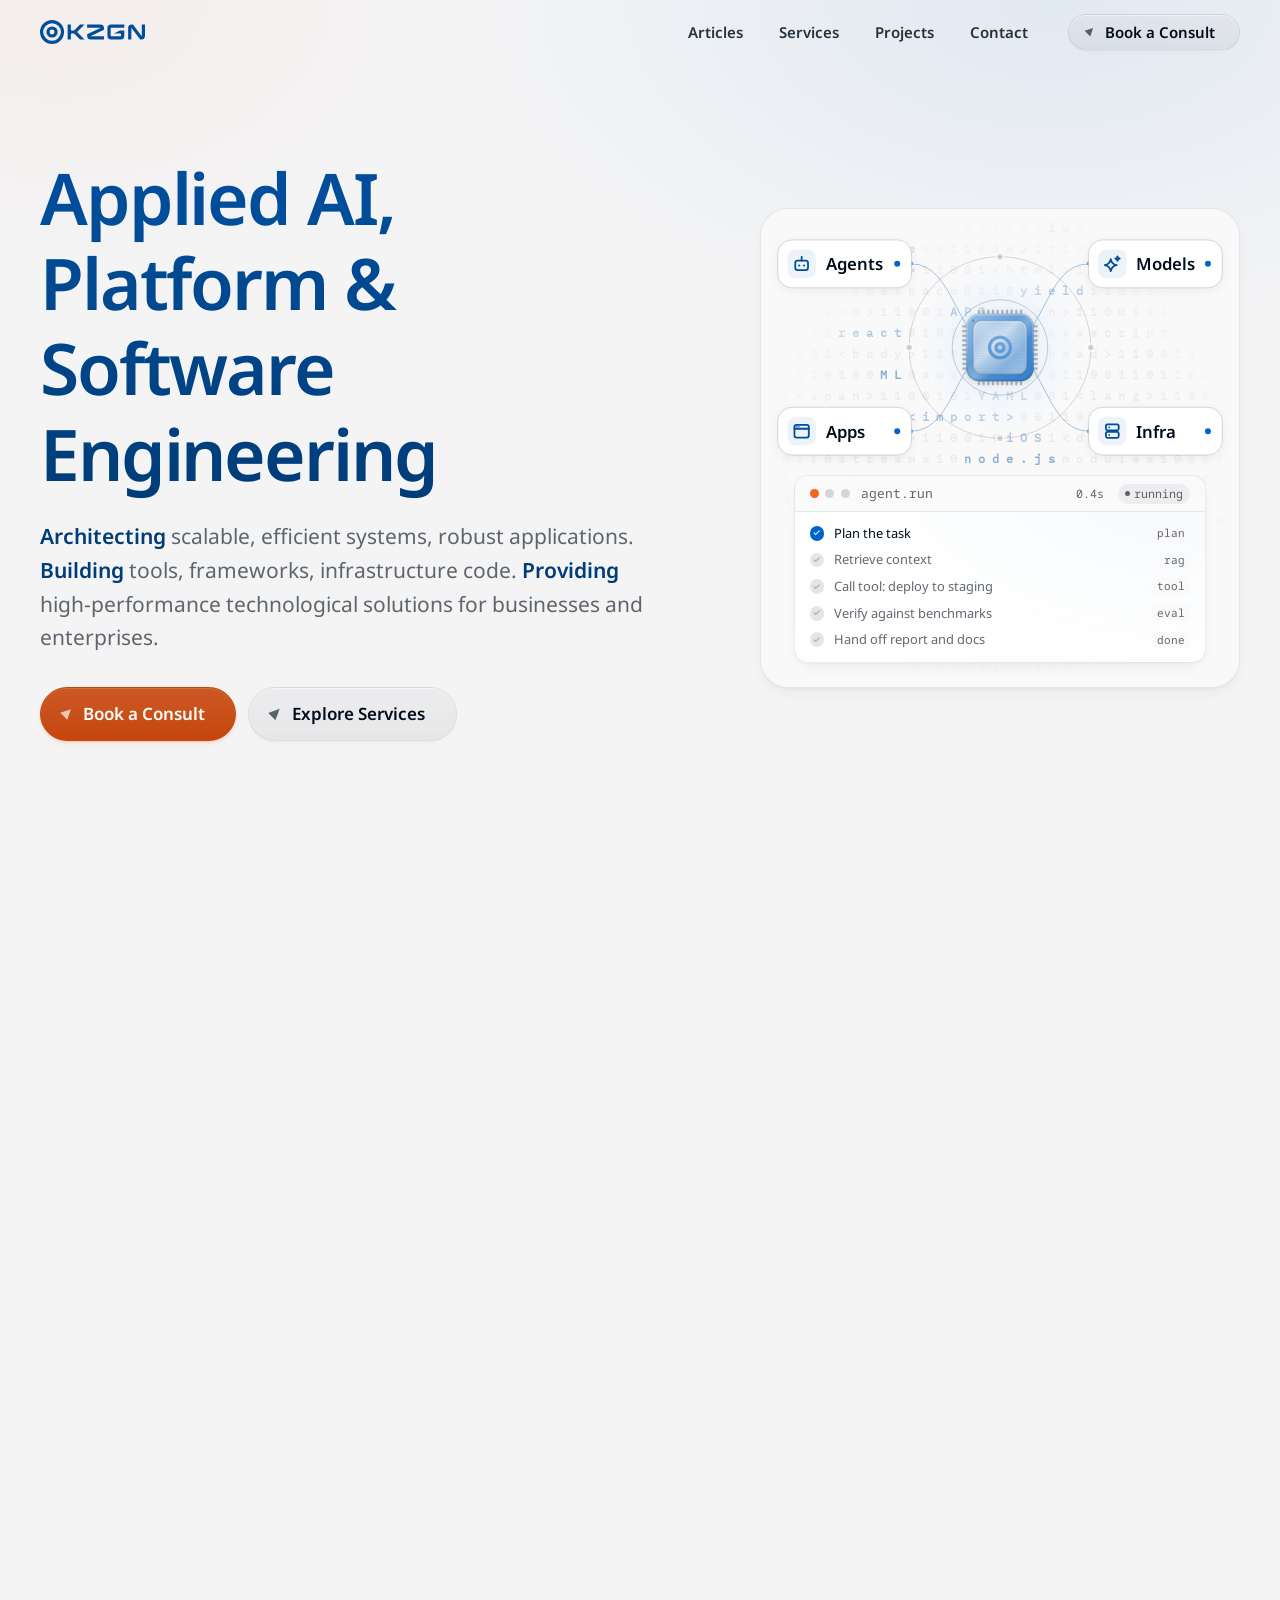
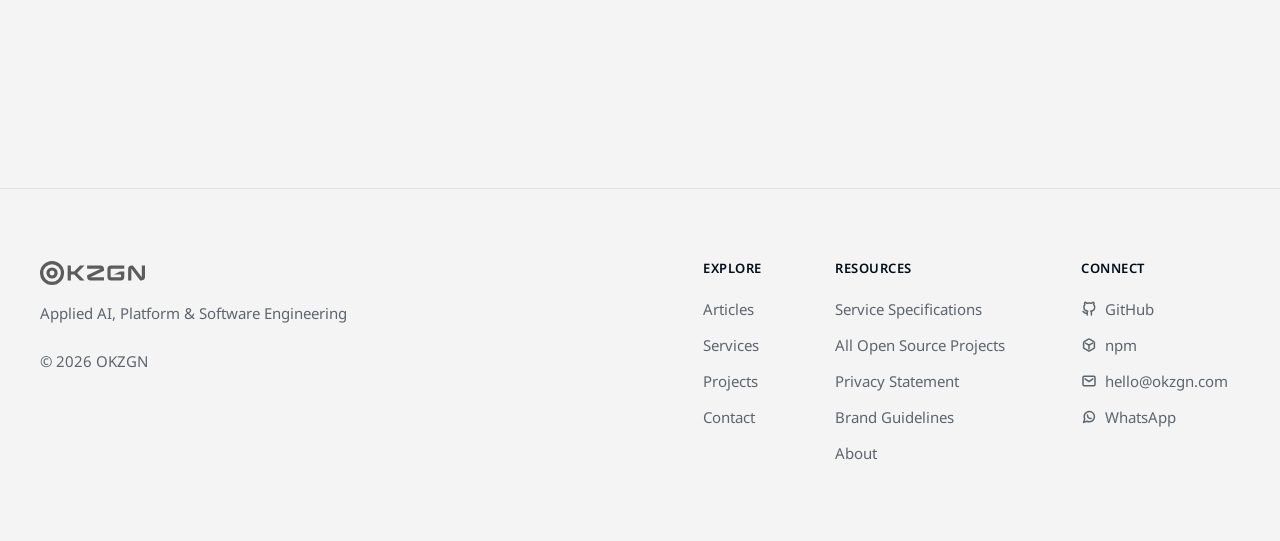
==== commit 16dc37c5: "Website styles/colors update." ====
--- a/index.html
+++ b/index.html
@@ -250,7 +250,6 @@
 							<li><span class="hero-step"></span>Verify against benchmarks<small>eval</small></li>
 							<li><span class="hero-step"></span>Hand off report and docs<small>done</small></li>
 						</ol>
-						<div class="hero-run-progress"></div>
 					</div>
 				</div>
 			</div>
@@ -469,7 +468,7 @@
 								<div class="description"><b>DX Server</b><span>A high-performance, lightweight development and production server and build tool for modern frontend applications, featuring Developer eXperience enhancements like hot-reloading, built-in SPA routing, automatic self-signed SSL generation, and a unique Build Ingestion system to monitor your build processes directly from the console or browser.</span><span class="cta-text">View project</span></div>
 							</a>
 						</li>
-						<li role="listitem" class="card card-hover featured">
+						<li role="listitem" class="card card-hover card-warm">
 							<a href="./projects/all-open-source-projects/" rel="noopener noreferrer">
 								<div class="icon icon-warm"><img aria-hidden="true" src="./data/code_project_git.svg#warm" width="80" height="80" alt="" loading="lazy" decoding="async"></div><span class="card-bg" aria-hidden="true"><img src="./data/code_project_git.svg#warm" width="80" height="80" alt="" loading="lazy" decoding="async"></span>
         						<div class="description"><b>Explore the Ecosystem</b><span>Browse the complete collection of open-source software, documentation, active projects, and development tools.</span><span class="cta-text">View all projects</span></div>
@@ -481,7 +480,7 @@
 
 		<section id="contact" class="section">
 			<div class="container contact-grid">
-				<div class="card contact-card">
+				<div class="card card-cool">
 					<div class="contact-portrait" aria-hidden="true">
 						<img src="elias.webp" width="800" height="800" alt="" loading="lazy" decoding="async">
 					</div>
@@ -607,7 +606,7 @@
         </svg>
     </button>
 
-	<section data-nosnippet id="cart" role="region" aria-label="Cart summary" aria-hidden="true">
+	<section data-nosnippet id="cart" class="card-warm" role="region" aria-label="Cart summary" aria-hidden="true">
 		<header><h2>Cart Summary</h2><div id="cart-order"></div></header>
 		<ul id="cart-list" role="list" aria-label="Selected services"></ul>
 		<div class="cart-client">
--- a/style_commons.css
+++ b/style_commons.css
@@ -87,8 +87,9 @@
     /* Color roles. Blue is the brand: it carries titles, icons, structure, status and progress. The
        accent is kept for action and selection (primary buttons, text links, hover and selected
        states, required marks), so an orange mark always means "something to act on here". Passive
-       marks take the blue tokens below; the only resting accents are the hairline gradients that
-       pair both brand colors (--card-edge, --rule-line).
+       marks take the blue tokens below. The edge line of a card (--card-edge) pairs both brand
+       colors and is a state, not a decoration: it shows only while the card is hovered, focused or
+       open.
        --signal: small vivid marks (status lights, the current step). --mark: quiet marks (bullets,
        lines already read). --progress-ink: the reading progress line. --scroll-thumb: scrollbars. */
     --signal: var(--realBlueLight);
@@ -126,8 +127,8 @@
     /* Icon tiles: a light blue tint behind the blue service icons, in both themes. */
     --tile-fill: linear-gradient(160deg, var(--surface), var(--blueTint));
     --tile-ring: var(--blueTint);
-    /* Warm tile (.icon-warm) for the orange icons (articles, projects) and for tiles on the warm cart
-       panel: the same peach as the pill links. */
+    /* Warm tile (.icon-warm) for the orange icons on the two warm surfaces (the featured card and
+       the cart panel): the same peach as the pill links. */
     --tile-fill-warm: linear-gradient(160deg, var(--surface), var(--accentTint));
     --tile-ring-warm: var(--accentTint);
     /* Field surfaces on the warm panel (cart): a see-through accent step at rest, so the field reads
@@ -146,27 +147,27 @@
     --feature-warm-line: color-mix(in srgb, var(--accent) 22%, var(--surface));
     /* Small warm controls on the page background need a firmer edge than panels. */
     --feature-warm-edge: color-mix(in srgb, var(--accent) 40%, var(--surface));
-    /* Card surfaces: a faint glow in the top right corner over a base that settles slightly toward
-       the page at the bottom, a lit top edge, and an accent line drawn on that edge. The glow and
+    /* Card surfaces: a faint glow in the top right corner (--card-glow, see the lights below) over a
+       base that settles slightly toward the page at the bottom, and a lit top edge. The glow and
        the bottom fade have a fixed reach (radial sizes do not accept min()), so a long article card
        keeps them at its corners. One recipe, three bases: white cards, warm features (cart,
        featured card), cool features. */
     --card-glow-size: 36rem 18rem at 100% 0%;
     --card-fade-to: min(55%, 20rem);
     --card-fill:
-        radial-gradient(var(--card-glow-size), rgb(var(--tint-rgb) / 0.06), transparent 60%),
+        radial-gradient(var(--card-glow-size), var(--card-glow), transparent 60%),
         linear-gradient(0deg, color-mix(in srgb, var(--surface) 93%, var(--bg)), var(--surface) var(--card-fade-to));
     --card-fill-warm:
-        radial-gradient(var(--card-glow-size), rgb(var(--accent-rgb) / 0.07), transparent 60%),
+        radial-gradient(var(--card-glow-size), var(--card-glow-warm), transparent 60%),
         linear-gradient(0deg, color-mix(in srgb, var(--feature-warm-bg) 93%, var(--bg)), var(--feature-warm-bg) var(--card-fade-to));
     /* Raised surface: what an inset box or field becomes on hover, open or focus. In light it is
        the card white; in dark it is one more light step past the inset surface. */
     --surface-raised: var(--surface);
     --card-fill-raised:
-        radial-gradient(var(--card-glow-size), rgb(var(--tint-rgb) / 0.06), transparent 60%),
+        radial-gradient(var(--card-glow-size), var(--card-glow), transparent 60%),
         linear-gradient(0deg, color-mix(in srgb, var(--surface-raised) 93%, var(--bg)), var(--surface-raised) var(--card-fade-to));
     --card-fill-cool:
-        radial-gradient(var(--card-glow-size), rgb(var(--tint-rgb) / 0.08), transparent 60%),
+        radial-gradient(var(--card-glow-size), var(--card-glow-cool), transparent 60%),
         linear-gradient(0deg, color-mix(in srgb, var(--feature-bg) 93%, var(--bg)), var(--feature-bg) var(--card-fade-to));
     --card-shine: inset 0 1px 0 rgb(255 255 255 / 0.9);
     /* Bars of the +/- toggle (.badge-marker). Each bar spans the whole box across its thickness and its
@@ -178,18 +179,30 @@
        plus on a light fill, so it is a quarter pixel thinner on each side to look the same weight. */
     --marker-bar-minus: linear-gradient(to bottom, transparent calc(50% - 1px), currentColor calc(50% - 1px) calc(50% + 1px), transparent calc(50% + 1px)) center / 0.5625rem 100% no-repeat;
     --card-edge: linear-gradient(90deg, transparent, var(--accentLine) 30%, rgb(var(--tint-rgb) / 0.3) 70%, transparent);
-    /* Rule line: the hero card's edge laid flat (accent, the neutral hairline, blue). It opens every
-       section and closes the hero window, so the page's dividers share one line. */
-    --rule-line: linear-gradient(90deg, var(--accentLine), var(--border) 38%, var(--border) 62%, var(--blueLine-strong));
-    /* Display ink: page titles run from a deep tone of the anchor blue to the vivid blue. */
-    --display-ink: linear-gradient(150deg, var(--title-tone) 12%, var(--realBlue) 48%, var(--realBlueLight) 92%);
-    /* Ambient light behind the top of every page: a cool glow on the right (where the hero visual
-       sits), a faint warm one on the left, and a dot grid that fades out around the cool glow. */
-    --ambient-cool: rgb(var(--tint-rgb) / 0.1);
-    --ambient-warm: rgb(var(--accent-rgb) / 0.06);
-    --ambient-dot: rgb(var(--line-rgb) / 0.12);
+    /* Display ink: page titles are lit from the top. They start in the logo's blue, so the title
+       picks up the color of the logo above it, and settle into the deep title tone. */
+    --display-ink: linear-gradient(180deg, var(--realBlue) 14%, var(--title-tone) 100%);
+    /* Lights. Every glow on the site is the same light at a few strengths: the ambient light behind
+       the top of each page, the corner glow of the cards, the pointer light and the glow behind the
+       hero's core. The hue is the vivid blue, a step brighter than the anchor, so a glow lifts the
+       surface it falls on instead of graying it; warm surfaces take the accent hue. The strengths
+       are kept low: each light should be noticed only when looked for. */
+    --light-rgb: 0 101 202;
+    --light-warm-rgb: var(--accent-rgb);
+    /* Ambient light: a cool glow on the right (where the hero visual sits) and a fainter warm one
+       on the left. */
+    --ambient-cool: rgb(var(--light-rgb) / 0.08);
+    --ambient-warm: rgb(var(--light-warm-rgb) / 0.045);
+    /* Corner glow of the card surfaces (--card-fill and its warm and cool variants). */
+    --card-glow: rgb(var(--light-rgb) / 0.045);
+    --card-glow-cool: rgb(var(--light-rgb) / 0.06);
+    --card-glow-warm: rgb(var(--light-warm-rgb) / 0.055);
     /* Pointer light on cards: its strength; the hue is set per card (--spot-rgb). */
-    --spot-k: 0.08;
+    --spot-k: 0.065;
+    /* Glow behind the hero's core (landing.css). */
+    --core-glow-k: 0.1;
+    /* Frosted glass (site header, table of contents bar): the filter that goes with --bg-glass. */
+    --glass-filter: saturate(1.2) blur(10px);
     /* Secondary button fill and edge: a light tint and a hairline, with a 3-point hover step;
        the shine and shadow below are what set it apart from the cards around it. */
     --ghost-fill: rgb(var(--ink-rgb) / 0.05);
@@ -422,18 +435,17 @@
     padding: var(--section-y) 0;
 }
 
-/* Ambient light at the top of every page (landing hero and subpage heroes): two soft glows and a dot
-   grid, drawn behind the content and clear of the layout. The values are the --ambient-* tokens. */
+/* Ambient light at the top of every page (landing hero and subpage heroes): two soft glows drawn
+   behind the content and clear of the layout. The values are the --ambient-* tokens. */
 main {
     position: relative;
     isolation: isolate;
     counter-reset: section;
 }
 
-/* Both layers start at the top of the page, behind the site header (which is clear while the page
-   rests at the top), so the light is not cut off in a line under it. */
-main::before,
-main::after {
+/* The light starts at the top of the page, behind the site header (which is clear while the page
+   rests at the top), so it is not cut off in a line under it. */
+main::before {
     content: '';
     position: absolute;
     top: calc(var(--header-h) * -1 - 1px);
@@ -441,62 +453,25 @@
     right: 0;
     z-index: -1;
     height: calc(min(100%, 46rem) + var(--header-h) + 1px);
-    pointer-events: none;
-}
-
-main::before {
     background:
         radial-gradient(52rem 30rem at 82% 0%, var(--ambient-cool), transparent 70%),
         radial-gradient(40rem 26rem at 4% 0%, var(--ambient-warm), transparent 70%);
-}
-
-main::after {
-    background: radial-gradient(circle at center, var(--ambient-dot) 1px, transparent 1.5px) 0 0 / 1.5rem 1.5rem;
-    -webkit-mask-image: radial-gradient(56rem 32rem at 80% 0%, black, transparent 72%);
-    mask-image: radial-gradient(56rem 32rem at 80% 0%, black, transparent 72%);
-}
-
-/* Single column: the title runs the full width, so the dot grid keeps to a band under the header. */
-@media screen and (max-width: 860px) {
-    main::after {
-        -webkit-mask-image: radial-gradient(30rem 11rem at 85% 0%, black, transparent 72%);
-        mask-image: radial-gradient(30rem 11rem at 85% 0%, black, transparent 72%);
-    }
-}
-
-/* Every content section opens with the rule line, including the first one after the hero. It spans
-   the container, like the hairlines between the service groups. */
-main > .section {
-    position: relative;
-}
-
-main > .section::before {
-    content: '';
-    position: absolute;
-    top: 0;
-    left: 50%;
-    width: min(100% - 2 * var(--gutter), var(--container));
-    height: 1px;
-    background: var(--rule-line);
-    transform: translateX(-50%);
-}
-
+    pointer-events: none;
+}
+
+/* Sections are set apart by their vertical padding alone: no divider is drawn between them. */
 .section-head {
     margin-bottom: clamp(2rem, 4vw, 3.5rem);
     counter-increment: section;
 }
 
-/* Section index: a small mono number (01, 02, ...) and a short blue line above each section title,
-   both quiet: the section's rule line above already pairs the brand colors. It is decoration, so the
-   second declaration gives it an empty text alternative where supported. */
+/* Section index: a small mono number (01, 02, ...) above each section title, in the muted text tone.
+   It is decoration, so the second declaration gives it an empty text alternative where supported. */
 .section-head h2::before {
     content: counter(section, decimal-leading-zero);
     content: counter(section, decimal-leading-zero) / "";
     display: block;
-    width: fit-content;
     margin-bottom: var(--space-4);
-    padding-right: calc(var(--space-8) + var(--space-3));
-    background: linear-gradient(90deg, var(--blueLine-strong), transparent) right center / var(--space-8) 1px no-repeat;
     color: var(--muted);
     font-family: var(--monoFont), ui-monospace, monospace;
     font-size: var(--fs-sm);
@@ -533,9 +508,15 @@
 }
 
 /* Page titles are filled with the display ink. Without support for clipping a background to the
-   text, or with forced colors, the title keeps its plain heading color. */
+   text, or with forced colors, the title keeps its plain heading color.
+   The ink is only painted inside the title's box, and at this line height the descenders of the last
+   line (g, p, y) and the overhang of a first or last letter (j, f) reach past it and would be cut
+   off. The padding extends the box to cover them, and the equal negative margin keeps the title
+   where it was. */
 @supports ((-webkit-background-clip: text) or (background-clip: text)) {
     .display {
+        margin: 0 -0.08em -0.12em;
+        padding: 0 0.08em 0.12em;
         background: var(--display-ink);
         -webkit-background-clip: text;
         background-clip: text;
@@ -617,7 +598,8 @@
 .round-button:hover, .round-button:active,
 .pill-link:hover, .pill-link:active,
 button.tag:hover, button.tag:active,
-.site-menu-toggle:hover, .site-menu-toggle:active {
+.site-menu-toggle:hover, .site-menu-toggle:active,
+#menu:hover, #menu:active {
     transform: scale(var(--press-scale));
 }
 
@@ -877,8 +859,8 @@
     opacity: 1;
 }
 
-/* The accent edge line of the other cards (.card::before), between the rounded corners; it brightens
-   on hover, focus and open. */
+/* The edge line of the other cards (.card::before), between the rounded corners. It is a state, not
+   a decoration: hidden at rest, it lights up on hover, focus and open. */
 .inset-card::after {
     content: '';
     position: absolute;
@@ -887,7 +869,7 @@
     right: var(--r-lg);
     height: 1px;
     background: var(--card-edge);
-    opacity: 0.55;
+    opacity: 0;
     pointer-events: none;
     transition: opacity var(--dur);
 }
@@ -899,9 +881,8 @@
 }
 
 
-/* Card: a softly lit surface with a hairline border, a soft shadow and an accent line on its top edge.
-   The landing's service cards (.service-card) share the surface; they and the cart panel (#cart)
-   share the edge line. Their states are in landing.css. */
+/* Card: a softly lit surface with a hairline border and a soft shadow. The landing's service cards
+   (.service-card) share the surface and the edge line. Their states are in landing.css. */
 .card, .service-card {
     position: relative;
     isolation: isolate;
@@ -911,8 +892,9 @@
     box-shadow: var(--sh-1), var(--card-shine);
 }
 
-/* The edge line runs between the rounded corners and brightens when the card is hovered. */
-.card::before, .service-card::before, #cart::before {
+/* The edge line runs between the rounded corners. Hidden at rest, it lights up when the card is
+   hovered or focused: a resting card carries no accent. */
+.card::before, .service-card::before {
     content: '';
     position: absolute;
     top: -1px;
@@ -920,7 +902,7 @@
     right: var(--r-xl);
     height: 1px;
     background: var(--card-edge);
-    opacity: 0.55;
+    opacity: 0;
     pointer-events: none;
     transition: opacity var(--dur);
 }
@@ -943,10 +925,10 @@
 }
 
 /* Pointer light: a soft glow that follows the mouse across a card (main_commons.js sets --spot-x and
-   --spot-y). It takes the hue of the card's icon: blue, and warm on the featured card (landing.css).
+   --spot-y). It is the site's one light (--light-rgb), and the warm one on a warm card (.card-warm).
    Mouse only; without the script it rests at the top edge. */
 .card-hover, .service-card {
-    --spot-rgb: var(--tint-rgb);
+    --spot-rgb: var(--light-rgb);
 }
 
 @media (hover: hover) {
@@ -965,6 +947,25 @@
     .card-hover:hover::after, .service-card:hover::after {
         opacity: 1;
     }
+}
+
+/* Surface variants, for any card or panel: the cool feature surface (.card-cool: the contact card,
+   the portraits) and the warm one (.card-warm: the featured card, the cart panel). A warm card also
+   warms its pointer light and its hover edge; its icon tile takes .icon-warm (landing.css). */
+.card-cool {
+    background: var(--card-fill-cool);
+    border-color: var(--feature-line);
+}
+
+.card-warm {
+    --spot-rgb: var(--light-warm-rgb);
+    background: var(--card-fill-warm);
+    border-color: var(--feature-warm-line);
+}
+
+.card-warm.card-hover:hover,
+.card-warm.card-hover:focus-within {
+    border-color: var(--feature-warm-edge);
 }
 
 /* Card icon backdrop: a large, very soft copy of the card's icon behind the content, bleeding off the
@@ -1013,33 +1014,42 @@
     opacity: var(--card-bg-opacity-active);
 }
 
-/* Floating round button (back to top): a neutral raised surface with a blue icon, so it stays out
-   of the way while it floats over the page; like every control, it takes the accent on hover.
-   .is-accent (the cart button) takes the primary CTA fill instead. */
+/* Round icon buttons share one look: the floating back to top button (.round-button), the header's
+   menu toggle (.site-menu-toggle) and the table of contents toggle (#menu, subpages.css). A neutral
+   raised disc with a blue mark, so it stays out of the way; like every control, it takes the accent
+   on hover and focus. Each one sets only its own size, mark and placement. */
+.round-button, .site-menu-toggle, #menu {
+    flex-shrink: 0;
+    border-radius: 50%;
+    color: var(--title-tone);
+    background: var(--surface-raised);
+    border: 1px solid var(--border-strong);
+    box-shadow: var(--card-shine);
+    cursor: pointer;
+    transition: opacity var(--dur), visibility var(--dur), color var(--dur), border-color var(--dur), transform var(--dur-press);
+}
+
+.round-button:hover, .round-button:focus-visible,
+.site-menu-toggle:hover, .site-menu-toggle:focus-visible,
+#menu:hover, #menu:focus-visible {
+    color: var(--accentText);
+    border-color: var(--accent);
+}
+
+/* Floating round button: it floats over the page, so it adds a soft shadow. .is-accent (the cart
+   button) takes the primary CTA fill instead. */
 .round-button {
     width: 3rem;
     height: 3rem;
     display: flex;
     align-items: center;
     justify-content: center;
-    border-radius: 50%;
-    color: var(--title-tone);
-    background: var(--surface-raised);
-    border: 1px solid var(--border-strong);
     box-shadow: var(--sh-2), var(--card-shine);
-    cursor: pointer;
-    transition: opacity var(--dur), visibility var(--dur), color var(--dur), border-color var(--dur), transform var(--dur-press);
 }
 
 .round-button svg {
     width: 1.25rem;
     height: 1.25rem;
-}
-
-.round-button:hover,
-.round-button:focus-visible {
-    color: var(--accentText);
-    border-color: var(--accent);
 }
 
 .round-button.is-accent:hover,
@@ -1087,8 +1097,8 @@
     width: 100%;
     border-bottom: 1px solid var(--border);
     background: var(--bg-glass);
-    -webkit-backdrop-filter: saturate(1.2) blur(10px);
-    backdrop-filter: saturate(1.2) blur(10px);
+    -webkit-backdrop-filter: var(--glass-filter);
+    backdrop-filter: var(--glass-filter);
     box-shadow: var(--sh-1);
     transition: background-color 0.3s, border-color 0.3s, box-shadow 0.3s, -webkit-backdrop-filter 0.3s, backdrop-filter 0.3s;
 }
@@ -1177,18 +1187,14 @@
     transform: scale(var(--press-scale-card));
 }
 
+/* Menu toggle: a round icon button (see .round-button); the primary button beside it keeps the
+   accent. */
 .site-menu-toggle {
     display: none;
     position: relative;
-    transition: border-color var(--dur), transform var(--dur-press);
     width: 2.75rem;
     height: 2.75rem;
     margin-left: auto;
-    border-radius: var(--r-full);
-    /* Neutral, like the back to top button: the primary button beside it keeps the accent. */
-    border: 1px solid var(--border-strong);
-    background: var(--surface-raised);
-    box-shadow: var(--card-shine);
 }
 
 /* Both bars sit on the exact center and are only offset by transform, so they cross
@@ -1203,23 +1209,13 @@
     height: 2px;
     margin: -1px 0 0 -0.5625rem;
     border-radius: 2px;
-    background: var(--title-tone);
+    background: currentColor;
     transform: translateY(-3px);
-    transition: transform var(--dur), background-color var(--dur);
+    transition: transform var(--dur);
 }
 
 .site-menu-toggle::after {
     transform: translateY(3px);
-}
-
-.site-menu-toggle:hover,
-.site-menu-toggle:focus-visible {
-    border-color: var(--accent);
-}
-
-.site-menu-toggle:hover::before, .site-menu-toggle:hover::after,
-.site-menu-toggle:focus-visible::before, .site-menu-toggle:focus-visible::after {
-    background: var(--accentText);
 }
 
 .site-header.open .site-menu-toggle::before {
@@ -1487,12 +1483,16 @@
         --warm-inset: rgb(var(--accent-rgb) / 0.06);
         --warm-inset-solid: color-mix(in srgb, var(--accent) 20%, var(--surface));
         --warm-raised: color-mix(in srgb, var(--feature-warm-bg) 84%, var(--accent));
-        /* Titles are lit from the top left: white settling into the sky tones. */
-        --display-ink: linear-gradient(150deg, #ffffff 10%, var(--blueLight3) 50%, var(--blueLight2) 95%);
-        --ambient-cool: rgb(var(--blue-rgb) / 0.34);
-        --ambient-warm: rgb(var(--accent-rgb) / 0.07);
-        --ambient-dot: rgb(var(--sky-rgb) / 0.13);
-        --spot-k: 0.07;
+        /* Titles are lit from the top: the white of the logo settling into the sky tones. */
+        --display-ink: linear-gradient(180deg, #ffffff 14%, var(--blueLight3) 60%, var(--blueLight2) 100%);
+        /* The same light on a dark surface needs more strength to read the same. */
+        --ambient-cool: rgb(var(--light-rgb) / 0.27);
+        --ambient-warm: rgb(var(--light-warm-rgb) / 0.07);
+        --card-glow: rgb(var(--light-rgb) / 0.11);
+        --card-glow-cool: rgb(var(--light-rgb) / 0.14);
+        --card-glow-warm: rgb(var(--light-warm-rgb) / 0.07);
+        --spot-k: 0.13;
+        --core-glow-k: 0.2;
     }
 
     :focus-visible {
--- a/landing.css
+++ b/landing.css
@@ -102,14 +102,11 @@
     aspect-ratio: 1 / 1;
     overflow: hidden;
     border-radius: var(--r-xl);
-    border: 1px solid transparent;
+    border: 1px solid var(--border);
     /* A step lighter than the page, so the card stands on the ambient light behind the hero instead
        of cutting a page-colored hole in it. */
-    background:
-        linear-gradient(var(--hero-visual-bg), var(--hero-visual-bg)) padding-box,
-        linear-gradient(140deg, var(--accentLine), var(--border) 38%, var(--border) 62%, var(--blueLine-strong)) border-box;
+    background: color-mix(in srgb, var(--surface) 45%, var(--bg));
     box-shadow: var(--sh-2);
-    --hero-visual-bg: color-mix(in srgb, var(--surface) 45%, var(--bg));
 }
 
 /* Code pattern behind the composition, fading out toward the card edges. */
@@ -134,23 +131,23 @@
     overflow: visible;
 }
 
-/* Soft light behind the core, in the chip's blue. */
+/* Soft light behind the core: the site's one light (--light-rgb, style_commons.css). */
 .hero-glow {
     fill: url(#hero-core-glow);
 }
 
 .hero-glow-in {
-    stop-color: rgb(var(--chip-glow-rgb));
-    stop-opacity: 0.12;
+    stop-color: rgb(var(--light-rgb));
+    stop-opacity: var(--core-glow-k);
 }
 
 .hero-glow-out {
-    stop-color: rgb(var(--chip-glow-rgb));
+    stop-color: rgb(var(--light-rgb));
     stop-opacity: 0;
 }
 
 /* Structural lines of the diagram (orbit, links, node cards, halo) share one hairline width, kept at
-   1px on screen whatever the diagram's scale; the window's edge and progress line match it. */
+   1px on screen whatever the diagram's scale; the window's edge matches it. */
 .hero-orbit-line,
 .hero-links path,
 .hero-node-card,
@@ -332,7 +329,7 @@
     --chip-mark-0: color-mix(in srgb, var(--chip-tone) 60%, #ffffff);
     --chip-mark-1: color-mix(in srgb, var(--chip-tone) 74%, #ffffff);
     --chip-sheen: 0.35;
-    /* The halo and the soft light behind the core follow the chip's blue. */
+    /* The halo that breathes out from the core follows the chip's blue. */
     --chip-glow-rgb: var(--blue-rgb);
     /* Pulses along the links: outgoing in the signal blue, incoming a step lighter. */
     --pulse-out: var(--signal);
@@ -648,12 +645,6 @@
     45% { transform: scale(1.18); }
 }
 
-/* Bottom edge: a static 1px line, the same gradient as the hero card's edge (.hero-visual). */
-.hero-run-progress {
-    height: 1px;
-    background: var(--rule-line);
-}
-
 /* Reduced motion: no moving parts in the diagram. The window still steps through the run (main.js),
    but each change is a plain color fade: a running step only breathes in color, with no halo, pop or
    ripple. */
@@ -717,7 +708,9 @@
     box-shadow: inset 0 0 0 1px var(--tile-ring);
 }
 
-/* Warm tile: swaps the tile tokens, so .icon and .cart-ico keep one rule. */
+/* Warm tile: swaps the tile tokens, so .icon and .cart-ico keep one rule. It goes on the two warm
+   surfaces (.card-warm in style_commons.css): the featured card, the one warm card of its grid, and
+   the cart panel. */
 .icon-warm {
     --tile-fill: var(--tile-fill-warm);
     --tile-ring: var(--tile-ring-warm);
@@ -808,19 +801,6 @@
     transform: translate(calc(0.07em + 2px), calc(-0.07em - 2px)) rotate(-45deg);
 }
 
-/* The featured card is the one warm card of the grid: warm surface, warm icon tile (.icon-warm) and a
-   warm pointer light. The other cards keep the blue icons of the service cards. */
-.relate .featured {
-    --spot-rgb: var(--accent-rgb);
-    background: var(--card-fill-warm);
-    border-color: var(--feature-warm-line);
-}
-
-.relate .featured:hover,
-.relate .featured:focus-within {
-    border-color: var(--feature-warm-edge);
-}
-
 @media screen and (max-width: 720px) {
     .card-grid {
         grid-template-columns: 1fr;
@@ -832,8 +812,9 @@
     }
 }
 
-/* Services */
-.service-group {
+/* Services. The first group follows the section title directly; a hairline sets each further group
+   apart from the one before it. */
+.service-group + .service-group {
     margin-top: clamp(2.5rem, 5vw, 4rem);
     padding-top: clamp(2rem, 4vw, 3rem);
     border-top: 1px solid var(--border);
@@ -864,21 +845,9 @@
     margin-top: clamp(2.75rem, 5vw, 4rem);
 }
 
-/* The category title is followed by a hairline that fades out to the right, so each category reads
-   as a labeled row of the catalog. */
 .category > h3 {
-    display: flex;
-    align-items: center;
-    gap: var(--space-4);
     font-size: var(--fs-xl);
     color: var(--ink);
-}
-
-.category > h3::after {
-    content: '';
-    flex: 1 1 var(--space-6);
-    height: 1px;
-    background: linear-gradient(90deg, var(--border-strong), transparent);
 }
 
 .category > p {
@@ -967,12 +936,10 @@
     transform: scale(var(--press-scale-card));
 }
 
-/* The accent edge line (shared with .card in style_commons.css) brightens on hover, focus and
-   selection, and stays bright on the cart panel. */
+/* The edge line (shared with .card in style_commons.css) lights up on hover and focus. A selected
+   card needs none: its whole edge takes the accent. */
 .service-card:hover::before,
-.service-card:has(> a:focus-visible)::before,
-.service-card.selected::before,
-#cart::before {
+.service-card:has(> a:focus-visible)::before {
     opacity: 1;
 }
 
@@ -1271,11 +1238,6 @@
     align-items: start;
 }
 
-.contact-card {
-    background: var(--card-fill-cool);
-    border-color: var(--feature-line);
-}
-
 /* The cut-out portrait stands on the bottom edge at a reduced scale, leaving air above the head.
    It rounds its own top corners, so the card needs no overflow clip and keeps its edge line. */
 .contact-portrait {
@@ -1593,8 +1555,9 @@
     max-height: min(70vh, 34rem);
     display: flex;
     flex-flow: column;
-    background: var(--card-fill-warm);
-    border: 1px solid var(--feature-warm-line);
+    /* The warm surface and the edge color come from .card-warm (style_commons.css). */
+    border-width: 1px;
+    border-style: solid;
     border-radius: var(--r-xl);
     box-shadow: var(--sh-3), var(--card-shine);
     transform-origin: bottom right;
--- a/style_commons.css
+++ b/style_commons.css
@@ -87,8 +87,9 @@
     /* Color roles. Blue is the brand: it carries titles, icons, structure, status and progress. The
        accent is kept for action and selection (primary buttons, text links, hover and selected
        states, required marks), so an orange mark always means "something to act on here". Passive
-       marks take the blue tokens below; the only resting accents are the hairline gradients that
-       pair both brand colors (--card-edge, --rule-line).
+       marks take the blue tokens below. The edge line of a card (--card-edge) pairs both brand
+       colors and is a state, not a decoration: it shows only while the card is hovered, focused or
+       open.
        --signal: small vivid marks (status lights, the current step). --mark: quiet marks (bullets,
        lines already read). --progress-ink: the reading progress line. --scroll-thumb: scrollbars. */
     --signal: var(--realBlueLight);
@@ -126,8 +127,8 @@
     /* Icon tiles: a light blue tint behind the blue service icons, in both themes. */
     --tile-fill: linear-gradient(160deg, var(--surface), var(--blueTint));
     --tile-ring: var(--blueTint);
-    /* Warm tile (.icon-warm) for the orange icons (articles, projects) and for tiles on the warm cart
-       panel: the same peach as the pill links. */
+    /* Warm tile (.icon-warm) for the orange icons on the two warm surfaces (the featured card and
+       the cart panel): the same peach as the pill links. */
     --tile-fill-warm: linear-gradient(160deg, var(--surface), var(--accentTint));
     --tile-ring-warm: var(--accentTint);
     /* Field surfaces on the warm panel (cart): a see-through accent step at rest, so the field reads
@@ -146,27 +147,27 @@
     --feature-warm-line: color-mix(in srgb, var(--accent) 22%, var(--surface));
     /* Small warm controls on the page background need a firmer edge than panels. */
     --feature-warm-edge: color-mix(in srgb, var(--accent) 40%, var(--surface));
-    /* Card surfaces: a faint glow in the top right corner over a base that settles slightly toward
-       the page at the bottom, a lit top edge, and an accent line drawn on that edge. The glow and
+    /* Card surfaces: a faint glow in the top right corner (--card-glow, see the lights below) over a
+       base that settles slightly toward the page at the bottom, and a lit top edge. The glow and
        the bottom fade have a fixed reach (radial sizes do not accept min()), so a long article card
        keeps them at its corners. One recipe, three bases: white cards, warm features (cart,
        featured card), cool features. */
     --card-glow-size: 36rem 18rem at 100% 0%;
     --card-fade-to: min(55%, 20rem);
     --card-fill:
-        radial-gradient(var(--card-glow-size), rgb(var(--tint-rgb) / 0.06), transparent 60%),
+        radial-gradient(var(--card-glow-size), var(--card-glow), transparent 60%),
         linear-gradient(0deg, color-mix(in srgb, var(--surface) 93%, var(--bg)), var(--surface) var(--card-fade-to));
     --card-fill-warm:
-        radial-gradient(var(--card-glow-size), rgb(var(--accent-rgb) / 0.07), transparent 60%),
+        radial-gradient(var(--card-glow-size), var(--card-glow-warm), transparent 60%),
         linear-gradient(0deg, color-mix(in srgb, var(--feature-warm-bg) 93%, var(--bg)), var(--feature-warm-bg) var(--card-fade-to));
     /* Raised surface: what an inset box or field becomes on hover, open or focus. In light it is
        the card white; in dark it is one more light step past the inset surface. */
     --surface-raised: var(--surface);
     --card-fill-raised:
-        radial-gradient(var(--card-glow-size), rgb(var(--tint-rgb) / 0.06), transparent 60%),
+        radial-gradient(var(--card-glow-size), var(--card-glow), transparent 60%),
         linear-gradient(0deg, color-mix(in srgb, var(--surface-raised) 93%, var(--bg)), var(--surface-raised) var(--card-fade-to));
     --card-fill-cool:
-        radial-gradient(var(--card-glow-size), rgb(var(--tint-rgb) / 0.08), transparent 60%),
+        radial-gradient(var(--card-glow-size), var(--card-glow-cool), transparent 60%),
         linear-gradient(0deg, color-mix(in srgb, var(--feature-bg) 93%, var(--bg)), var(--feature-bg) var(--card-fade-to));
     --card-shine: inset 0 1px 0 rgb(255 255 255 / 0.9);
     /* Bars of the +/- toggle (.badge-marker). Each bar spans the whole box across its thickness and its
@@ -178,18 +179,30 @@
        plus on a light fill, so it is a quarter pixel thinner on each side to look the same weight. */
     --marker-bar-minus: linear-gradient(to bottom, transparent calc(50% - 1px), currentColor calc(50% - 1px) calc(50% + 1px), transparent calc(50% + 1px)) center / 0.5625rem 100% no-repeat;
     --card-edge: linear-gradient(90deg, transparent, var(--accentLine) 30%, rgb(var(--tint-rgb) / 0.3) 70%, transparent);
-    /* Rule line: the hero card's edge laid flat (accent, the neutral hairline, blue). It opens every
-       section and closes the hero window, so the page's dividers share one line. */
-    --rule-line: linear-gradient(90deg, var(--accentLine), var(--border) 38%, var(--border) 62%, var(--blueLine-strong));
-    /* Display ink: page titles run from a deep tone of the anchor blue to the vivid blue. */
-    --display-ink: linear-gradient(150deg, var(--title-tone) 12%, var(--realBlue) 48%, var(--realBlueLight) 92%);
-    /* Ambient light behind the top of every page: a cool glow on the right (where the hero visual
-       sits), a faint warm one on the left, and a dot grid that fades out around the cool glow. */
-    --ambient-cool: rgb(var(--tint-rgb) / 0.1);
-    --ambient-warm: rgb(var(--accent-rgb) / 0.06);
-    --ambient-dot: rgb(var(--line-rgb) / 0.12);
+    /* Display ink: page titles are lit from the top. They start in the logo's blue, so the title
+       picks up the color of the logo above it, and settle into the deep title tone. */
+    --display-ink: linear-gradient(180deg, var(--realBlue) 14%, var(--title-tone) 100%);
+    /* Lights. Every glow on the site is the same light at a few strengths: the ambient light behind
+       the top of each page, the corner glow of the cards, the pointer light and the glow behind the
+       hero's core. The hue is the vivid blue, a step brighter than the anchor, so a glow lifts the
+       surface it falls on instead of graying it; warm surfaces take the accent hue. The strengths
+       are kept low: each light should be noticed only when looked for. */
+    --light-rgb: 0 101 202;
+    --light-warm-rgb: var(--accent-rgb);
+    /* Ambient light: a cool glow on the right (where the hero visual sits) and a fainter warm one
+       on the left. */
+    --ambient-cool: rgb(var(--light-rgb) / 0.08);
+    --ambient-warm: rgb(var(--light-warm-rgb) / 0.045);
+    /* Corner glow of the card surfaces (--card-fill and its warm and cool variants). */
+    --card-glow: rgb(var(--light-rgb) / 0.045);
+    --card-glow-cool: rgb(var(--light-rgb) / 0.06);
+    --card-glow-warm: rgb(var(--light-warm-rgb) / 0.055);
     /* Pointer light on cards: its strength; the hue is set per card (--spot-rgb). */
-    --spot-k: 0.08;
+    --spot-k: 0.065;
+    /* Glow behind the hero's core (landing.css). */
+    --core-glow-k: 0.1;
+    /* Frosted glass (site header, table of contents bar): the filter that goes with --bg-glass. */
+    --glass-filter: saturate(1.2) blur(10px);
     /* Secondary button fill and edge: a light tint and a hairline, with a 3-point hover step;
        the shine and shadow below are what set it apart from the cards around it. */
     --ghost-fill: rgb(var(--ink-rgb) / 0.05);
@@ -422,18 +435,17 @@
     padding: var(--section-y) 0;
 }
 
-/* Ambient light at the top of every page (landing hero and subpage heroes): two soft glows and a dot
-   grid, drawn behind the content and clear of the layout. The values are the --ambient-* tokens. */
+/* Ambient light at the top of every page (landing hero and subpage heroes): two soft glows drawn
+   behind the content and clear of the layout. The values are the --ambient-* tokens. */
 main {
     position: relative;
     isolation: isolate;
     counter-reset: section;
 }
 
-/* Both layers start at the top of the page, behind the site header (which is clear while the page
-   rests at the top), so the light is not cut off in a line under it. */
-main::before,
-main::after {
+/* The light starts at the top of the page, behind the site header (which is clear while the page
+   rests at the top), so it is not cut off in a line under it. */
+main::before {
     content: '';
     position: absolute;
     top: calc(var(--header-h) * -1 - 1px);
@@ -441,62 +453,25 @@
     right: 0;
     z-index: -1;
     height: calc(min(100%, 46rem) + var(--header-h) + 1px);
-    pointer-events: none;
-}
-
-main::before {
     background:
         radial-gradient(52rem 30rem at 82% 0%, var(--ambient-cool), transparent 70%),
         radial-gradient(40rem 26rem at 4% 0%, var(--ambient-warm), transparent 70%);
-}
-
-main::after {
-    background: radial-gradient(circle at center, var(--ambient-dot) 1px, transparent 1.5px) 0 0 / 1.5rem 1.5rem;
-    -webkit-mask-image: radial-gradient(56rem 32rem at 80% 0%, black, transparent 72%);
-    mask-image: radial-gradient(56rem 32rem at 80% 0%, black, transparent 72%);
-}
-
-/* Single column: the title runs the full width, so the dot grid keeps to a band under the header. */
-@media screen and (max-width: 860px) {
-    main::after {
-        -webkit-mask-image: radial-gradient(30rem 11rem at 85% 0%, black, transparent 72%);
-        mask-image: radial-gradient(30rem 11rem at 85% 0%, black, transparent 72%);
-    }
-}
-
-/* Every content section opens with the rule line, including the first one after the hero. It spans
-   the container, like the hairlines between the service groups. */
-main > .section {
-    position: relative;
-}
-
-main > .section::before {
-    content: '';
-    position: absolute;
-    top: 0;
-    left: 50%;
-    width: min(100% - 2 * var(--gutter), var(--container));
-    height: 1px;
-    background: var(--rule-line);
-    transform: translateX(-50%);
-}
-
+    pointer-events: none;
+}
+
+/* Sections are set apart by their vertical padding alone: no divider is drawn between them. */
 .section-head {
     margin-bottom: clamp(2rem, 4vw, 3.5rem);
     counter-increment: section;
 }
 
-/* Section index: a small mono number (01, 02, ...) and a short blue line above each section title,
-   both quiet: the section's rule line above already pairs the brand colors. It is decoration, so the
-   second declaration gives it an empty text alternative where supported. */
+/* Section index: a small mono number (01, 02, ...) above each section title, in the muted text tone.
+   It is decoration, so the second declaration gives it an empty text alternative where supported. */
 .section-head h2::before {
     content: counter(section, decimal-leading-zero);
     content: counter(section, decimal-leading-zero) / "";
     display: block;
-    width: fit-content;
     margin-bottom: var(--space-4);
-    padding-right: calc(var(--space-8) + var(--space-3));
-    background: linear-gradient(90deg, var(--blueLine-strong), transparent) right center / var(--space-8) 1px no-repeat;
     color: var(--muted);
     font-family: var(--monoFont), ui-monospace, monospace;
     font-size: var(--fs-sm);
@@ -533,9 +508,15 @@
 }
 
 /* Page titles are filled with the display ink. Without support for clipping a background to the
-   text, or with forced colors, the title keeps its plain heading color. */
+   text, or with forced colors, the title keeps its plain heading color.
+   The ink is only painted inside the title's box, and at this line height the descenders of the last
+   line (g, p, y) and the overhang of a first or last letter (j, f) reach past it and would be cut
+   off. The padding extends the box to cover them, and the equal negative margin keeps the title
+   where it was. */
 @supports ((-webkit-background-clip: text) or (background-clip: text)) {
     .display {
+        margin: 0 -0.08em -0.12em;
+        padding: 0 0.08em 0.12em;
         background: var(--display-ink);
         -webkit-background-clip: text;
         background-clip: text;
@@ -617,7 +598,8 @@
 .round-button:hover, .round-button:active,
 .pill-link:hover, .pill-link:active,
 button.tag:hover, button.tag:active,
-.site-menu-toggle:hover, .site-menu-toggle:active {
+.site-menu-toggle:hover, .site-menu-toggle:active,
+#menu:hover, #menu:active {
     transform: scale(var(--press-scale));
 }
 
@@ -877,8 +859,8 @@
     opacity: 1;
 }
 
-/* The accent edge line of the other cards (.card::before), between the rounded corners; it brightens
-   on hover, focus and open. */
+/* The edge line of the other cards (.card::before), between the rounded corners. It is a state, not
+   a decoration: hidden at rest, it lights up on hover, focus and open. */
 .inset-card::after {
     content: '';
     position: absolute;
@@ -887,7 +869,7 @@
     right: var(--r-lg);
     height: 1px;
     background: var(--card-edge);
-    opacity: 0.55;
+    opacity: 0;
     pointer-events: none;
     transition: opacity var(--dur);
 }
@@ -899,9 +881,8 @@
 }
 
 
-/* Card: a softly lit surface with a hairline border, a soft shadow and an accent line on its top edge.
-   The landing's service cards (.service-card) share the surface; they and the cart panel (#cart)
-   share the edge line. Their states are in landing.css. */
+/* Card: a softly lit surface with a hairline border and a soft shadow. The landing's service cards
+   (.service-card) share the surface and the edge line. Their states are in landing.css. */
 .card, .service-card {
     position: relative;
     isolation: isolate;
@@ -911,8 +892,9 @@
     box-shadow: var(--sh-1), var(--card-shine);
 }
 
-/* The edge line runs between the rounded corners and brightens when the card is hovered. */
-.card::before, .service-card::before, #cart::before {
+/* The edge line runs between the rounded corners. Hidden at rest, it lights up when the card is
+   hovered or focused: a resting card carries no accent. */
+.card::before, .service-card::before {
     content: '';
     position: absolute;
     top: -1px;
@@ -920,7 +902,7 @@
     right: var(--r-xl);
     height: 1px;
     background: var(--card-edge);
-    opacity: 0.55;
+    opacity: 0;
     pointer-events: none;
     transition: opacity var(--dur);
 }
@@ -943,10 +925,10 @@
 }
 
 /* Pointer light: a soft glow that follows the mouse across a card (main_commons.js sets --spot-x and
-   --spot-y). It takes the hue of the card's icon: blue, and warm on the featured card (landing.css).
+   --spot-y). It is the site's one light (--light-rgb), and the warm one on a warm card (.card-warm).
    Mouse only; without the script it rests at the top edge. */
 .card-hover, .service-card {
-    --spot-rgb: var(--tint-rgb);
+    --spot-rgb: var(--light-rgb);
 }
 
 @media (hover: hover) {
@@ -965,6 +947,25 @@
     .card-hover:hover::after, .service-card:hover::after {
         opacity: 1;
     }
+}
+
+/* Surface variants, for any card or panel: the cool feature surface (.card-cool: the contact card,
+   the portraits) and the warm one (.card-warm: the featured card, the cart panel). A warm card also
+   warms its pointer light and its hover edge; its icon tile takes .icon-warm (landing.css). */
+.card-cool {
+    background: var(--card-fill-cool);
+    border-color: var(--feature-line);
+}
+
+.card-warm {
+    --spot-rgb: var(--light-warm-rgb);
+    background: var(--card-fill-warm);
+    border-color: var(--feature-warm-line);
+}
+
+.card-warm.card-hover:hover,
+.card-warm.card-hover:focus-within {
+    border-color: var(--feature-warm-edge);
 }
 
 /* Card icon backdrop: a large, very soft copy of the card's icon behind the content, bleeding off the
@@ -1013,33 +1014,42 @@
     opacity: var(--card-bg-opacity-active);
 }
 
-/* Floating round button (back to top): a neutral raised surface with a blue icon, so it stays out
-   of the way while it floats over the page; like every control, it takes the accent on hover.
-   .is-accent (the cart button) takes the primary CTA fill instead. */
+/* Round icon buttons share one look: the floating back to top button (.round-button), the header's
+   menu toggle (.site-menu-toggle) and the table of contents toggle (#menu, subpages.css). A neutral
+   raised disc with a blue mark, so it stays out of the way; like every control, it takes the accent
+   on hover and focus. Each one sets only its own size, mark and placement. */
+.round-button, .site-menu-toggle, #menu {
+    flex-shrink: 0;
+    border-radius: 50%;
+    color: var(--title-tone);
+    background: var(--surface-raised);
+    border: 1px solid var(--border-strong);
+    box-shadow: var(--card-shine);
+    cursor: pointer;
+    transition: opacity var(--dur), visibility var(--dur), color var(--dur), border-color var(--dur), transform var(--dur-press);
+}
+
+.round-button:hover, .round-button:focus-visible,
+.site-menu-toggle:hover, .site-menu-toggle:focus-visible,
+#menu:hover, #menu:focus-visible {
+    color: var(--accentText);
+    border-color: var(--accent);
+}
+
+/* Floating round button: it floats over the page, so it adds a soft shadow. .is-accent (the cart
+   button) takes the primary CTA fill instead. */
 .round-button {
     width: 3rem;
     height: 3rem;
     display: flex;
     align-items: center;
     justify-content: center;
-    border-radius: 50%;
-    color: var(--title-tone);
-    background: var(--surface-raised);
-    border: 1px solid var(--border-strong);
     box-shadow: var(--sh-2), var(--card-shine);
-    cursor: pointer;
-    transition: opacity var(--dur), visibility var(--dur), color var(--dur), border-color var(--dur), transform var(--dur-press);
 }
 
 .round-button svg {
     width: 1.25rem;
     height: 1.25rem;
-}
-
-.round-button:hover,
-.round-button:focus-visible {
-    color: var(--accentText);
-    border-color: var(--accent);
 }
 
 .round-button.is-accent:hover,
@@ -1087,8 +1097,8 @@
     width: 100%;
     border-bottom: 1px solid var(--border);
     background: var(--bg-glass);
-    -webkit-backdrop-filter: saturate(1.2) blur(10px);
-    backdrop-filter: saturate(1.2) blur(10px);
+    -webkit-backdrop-filter: var(--glass-filter);
+    backdrop-filter: var(--glass-filter);
     box-shadow: var(--sh-1);
     transition: background-color 0.3s, border-color 0.3s, box-shadow 0.3s, -webkit-backdrop-filter 0.3s, backdrop-filter 0.3s;
 }
@@ -1177,18 +1187,14 @@
     transform: scale(var(--press-scale-card));
 }
 
+/* Menu toggle: a round icon button (see .round-button); the primary button beside it keeps the
+   accent. */
 .site-menu-toggle {
     display: none;
     position: relative;
-    transition: border-color var(--dur), transform var(--dur-press);
     width: 2.75rem;
     height: 2.75rem;
     margin-left: auto;
-    border-radius: var(--r-full);
-    /* Neutral, like the back to top button: the primary button beside it keeps the accent. */
-    border: 1px solid var(--border-strong);
-    background: var(--surface-raised);
-    box-shadow: var(--card-shine);
 }
 
 /* Both bars sit on the exact center and are only offset by transform, so they cross
@@ -1203,23 +1209,13 @@
     height: 2px;
     margin: -1px 0 0 -0.5625rem;
     border-radius: 2px;
-    background: var(--title-tone);
+    background: currentColor;
     transform: translateY(-3px);
-    transition: transform var(--dur), background-color var(--dur);
+    transition: transform var(--dur);
 }
 
 .site-menu-toggle::after {
     transform: translateY(3px);
-}
-
-.site-menu-toggle:hover,
-.site-menu-toggle:focus-visible {
-    border-color: var(--accent);
-}
-
-.site-menu-toggle:hover::before, .site-menu-toggle:hover::after,
-.site-menu-toggle:focus-visible::before, .site-menu-toggle:focus-visible::after {
-    background: var(--accentText);
 }
 
 .site-header.open .site-menu-toggle::before {
@@ -1487,12 +1483,16 @@
         --warm-inset: rgb(var(--accent-rgb) / 0.06);
         --warm-inset-solid: color-mix(in srgb, var(--accent) 20%, var(--surface));
         --warm-raised: color-mix(in srgb, var(--feature-warm-bg) 84%, var(--accent));
-        /* Titles are lit from the top left: white settling into the sky tones. */
-        --display-ink: linear-gradient(150deg, #ffffff 10%, var(--blueLight3) 50%, var(--blueLight2) 95%);
-        --ambient-cool: rgb(var(--blue-rgb) / 0.34);
-        --ambient-warm: rgb(var(--accent-rgb) / 0.07);
-        --ambient-dot: rgb(var(--sky-rgb) / 0.13);
-        --spot-k: 0.07;
+        /* Titles are lit from the top: the white of the logo settling into the sky tones. */
+        --display-ink: linear-gradient(180deg, #ffffff 14%, var(--blueLight3) 60%, var(--blueLight2) 100%);
+        /* The same light on a dark surface needs more strength to read the same. */
+        --ambient-cool: rgb(var(--light-rgb) / 0.27);
+        --ambient-warm: rgb(var(--light-warm-rgb) / 0.07);
+        --card-glow: rgb(var(--light-rgb) / 0.11);
+        --card-glow-cool: rgb(var(--light-rgb) / 0.14);
+        --card-glow-warm: rgb(var(--light-warm-rgb) / 0.07);
+        --spot-k: 0.13;
+        --core-glow-k: 0.2;
     }
 
     :focus-visible {
--- a/landing.css
+++ b/landing.css
@@ -102,14 +102,11 @@
     aspect-ratio: 1 / 1;
     overflow: hidden;
     border-radius: var(--r-xl);
-    border: 1px solid transparent;
+    border: 1px solid var(--border);
     /* A step lighter than the page, so the card stands on the ambient light behind the hero instead
        of cutting a page-colored hole in it. */
-    background:
-        linear-gradient(var(--hero-visual-bg), var(--hero-visual-bg)) padding-box,
-        linear-gradient(140deg, var(--accentLine), var(--border) 38%, var(--border) 62%, var(--blueLine-strong)) border-box;
+    background: color-mix(in srgb, var(--surface) 45%, var(--bg));
     box-shadow: var(--sh-2);
-    --hero-visual-bg: color-mix(in srgb, var(--surface) 45%, var(--bg));
 }
 
 /* Code pattern behind the composition, fading out toward the card edges. */
@@ -134,23 +131,23 @@
     overflow: visible;
 }
 
-/* Soft light behind the core, in the chip's blue. */
+/* Soft light behind the core: the site's one light (--light-rgb, style_commons.css). */
 .hero-glow {
     fill: url(#hero-core-glow);
 }
 
 .hero-glow-in {
-    stop-color: rgb(var(--chip-glow-rgb));
-    stop-opacity: 0.12;
+    stop-color: rgb(var(--light-rgb));
+    stop-opacity: var(--core-glow-k);
 }
 
 .hero-glow-out {
-    stop-color: rgb(var(--chip-glow-rgb));
+    stop-color: rgb(var(--light-rgb));
     stop-opacity: 0;
 }
 
 /* Structural lines of the diagram (orbit, links, node cards, halo) share one hairline width, kept at
-   1px on screen whatever the diagram's scale; the window's edge and progress line match it. */
+   1px on screen whatever the diagram's scale; the window's edge matches it. */
 .hero-orbit-line,
 .hero-links path,
 .hero-node-card,
@@ -332,7 +329,7 @@
     --chip-mark-0: color-mix(in srgb, var(--chip-tone) 60%, #ffffff);
     --chip-mark-1: color-mix(in srgb, var(--chip-tone) 74%, #ffffff);
     --chip-sheen: 0.35;
-    /* The halo and the soft light behind the core follow the chip's blue. */
+    /* The halo that breathes out from the core follows the chip's blue. */
     --chip-glow-rgb: var(--blue-rgb);
     /* Pulses along the links: outgoing in the signal blue, incoming a step lighter. */
     --pulse-out: var(--signal);
@@ -648,12 +645,6 @@
     45% { transform: scale(1.18); }
 }
 
-/* Bottom edge: a static 1px line, the same gradient as the hero card's edge (.hero-visual). */
-.hero-run-progress {
-    height: 1px;
-    background: var(--rule-line);
-}
-
 /* Reduced motion: no moving parts in the diagram. The window still steps through the run (main.js),
    but each change is a plain color fade: a running step only breathes in color, with no halo, pop or
    ripple. */
@@ -717,7 +708,9 @@
     box-shadow: inset 0 0 0 1px var(--tile-ring);
 }
 
-/* Warm tile: swaps the tile tokens, so .icon and .cart-ico keep one rule. */
+/* Warm tile: swaps the tile tokens, so .icon and .cart-ico keep one rule. It goes on the two warm
+   surfaces (.card-warm in style_commons.css): the featured card, the one warm card of its grid, and
+   the cart panel. */
 .icon-warm {
     --tile-fill: var(--tile-fill-warm);
     --tile-ring: var(--tile-ring-warm);
@@ -808,19 +801,6 @@
     transform: translate(calc(0.07em + 2px), calc(-0.07em - 2px)) rotate(-45deg);
 }
 
-/* The featured card is the one warm card of the grid: warm surface, warm icon tile (.icon-warm) and a
-   warm pointer light. The other cards keep the blue icons of the service cards. */
-.relate .featured {
-    --spot-rgb: var(--accent-rgb);
-    background: var(--card-fill-warm);
-    border-color: var(--feature-warm-line);
-}
-
-.relate .featured:hover,
-.relate .featured:focus-within {
-    border-color: var(--feature-warm-edge);
-}
-
 @media screen and (max-width: 720px) {
     .card-grid {
         grid-template-columns: 1fr;
@@ -832,8 +812,9 @@
     }
 }
 
-/* Services */
-.service-group {
+/* Services. The first group follows the section title directly; a hairline sets each further group
+   apart from the one before it. */
+.service-group + .service-group {
     margin-top: clamp(2.5rem, 5vw, 4rem);
     padding-top: clamp(2rem, 4vw, 3rem);
     border-top: 1px solid var(--border);
@@ -864,21 +845,9 @@
     margin-top: clamp(2.75rem, 5vw, 4rem);
 }
 
-/* The category title is followed by a hairline that fades out to the right, so each category reads
-   as a labeled row of the catalog. */
 .category > h3 {
-    display: flex;
-    align-items: center;
-    gap: var(--space-4);
     font-size: var(--fs-xl);
     color: var(--ink);
-}
-
-.category > h3::after {
-    content: '';
-    flex: 1 1 var(--space-6);
-    height: 1px;
-    background: linear-gradient(90deg, var(--border-strong), transparent);
 }
 
 .category > p {
@@ -967,12 +936,10 @@
     transform: scale(var(--press-scale-card));
 }
 
-/* The accent edge line (shared with .card in style_commons.css) brightens on hover, focus and
-   selection, and stays bright on the cart panel. */
+/* The edge line (shared with .card in style_commons.css) lights up on hover and focus. A selected
+   card needs none: its whole edge takes the accent. */
 .service-card:hover::before,
-.service-card:has(> a:focus-visible)::before,
-.service-card.selected::before,
-#cart::before {
+.service-card:has(> a:focus-visible)::before {
     opacity: 1;
 }
 
@@ -1271,11 +1238,6 @@
     align-items: start;
 }
 
-.contact-card {
-    background: var(--card-fill-cool);
-    border-color: var(--feature-line);
-}
-
 /* The cut-out portrait stands on the bottom edge at a reduced scale, leaving air above the head.
    It rounds its own top corners, so the card needs no overflow clip and keeps its edge line. */
 .contact-portrait {
@@ -1593,8 +1555,9 @@
     max-height: min(70vh, 34rem);
     display: flex;
     flex-flow: column;
-    background: var(--card-fill-warm);
-    border: 1px solid var(--feature-warm-line);
+    /* The warm surface and the edge color come from .card-warm (style_commons.css). */
+    border-width: 1px;
+    border-style: solid;
     border-radius: var(--r-xl);
     box-shadow: var(--sh-3), var(--card-shine);
     transform-origin: bottom right;
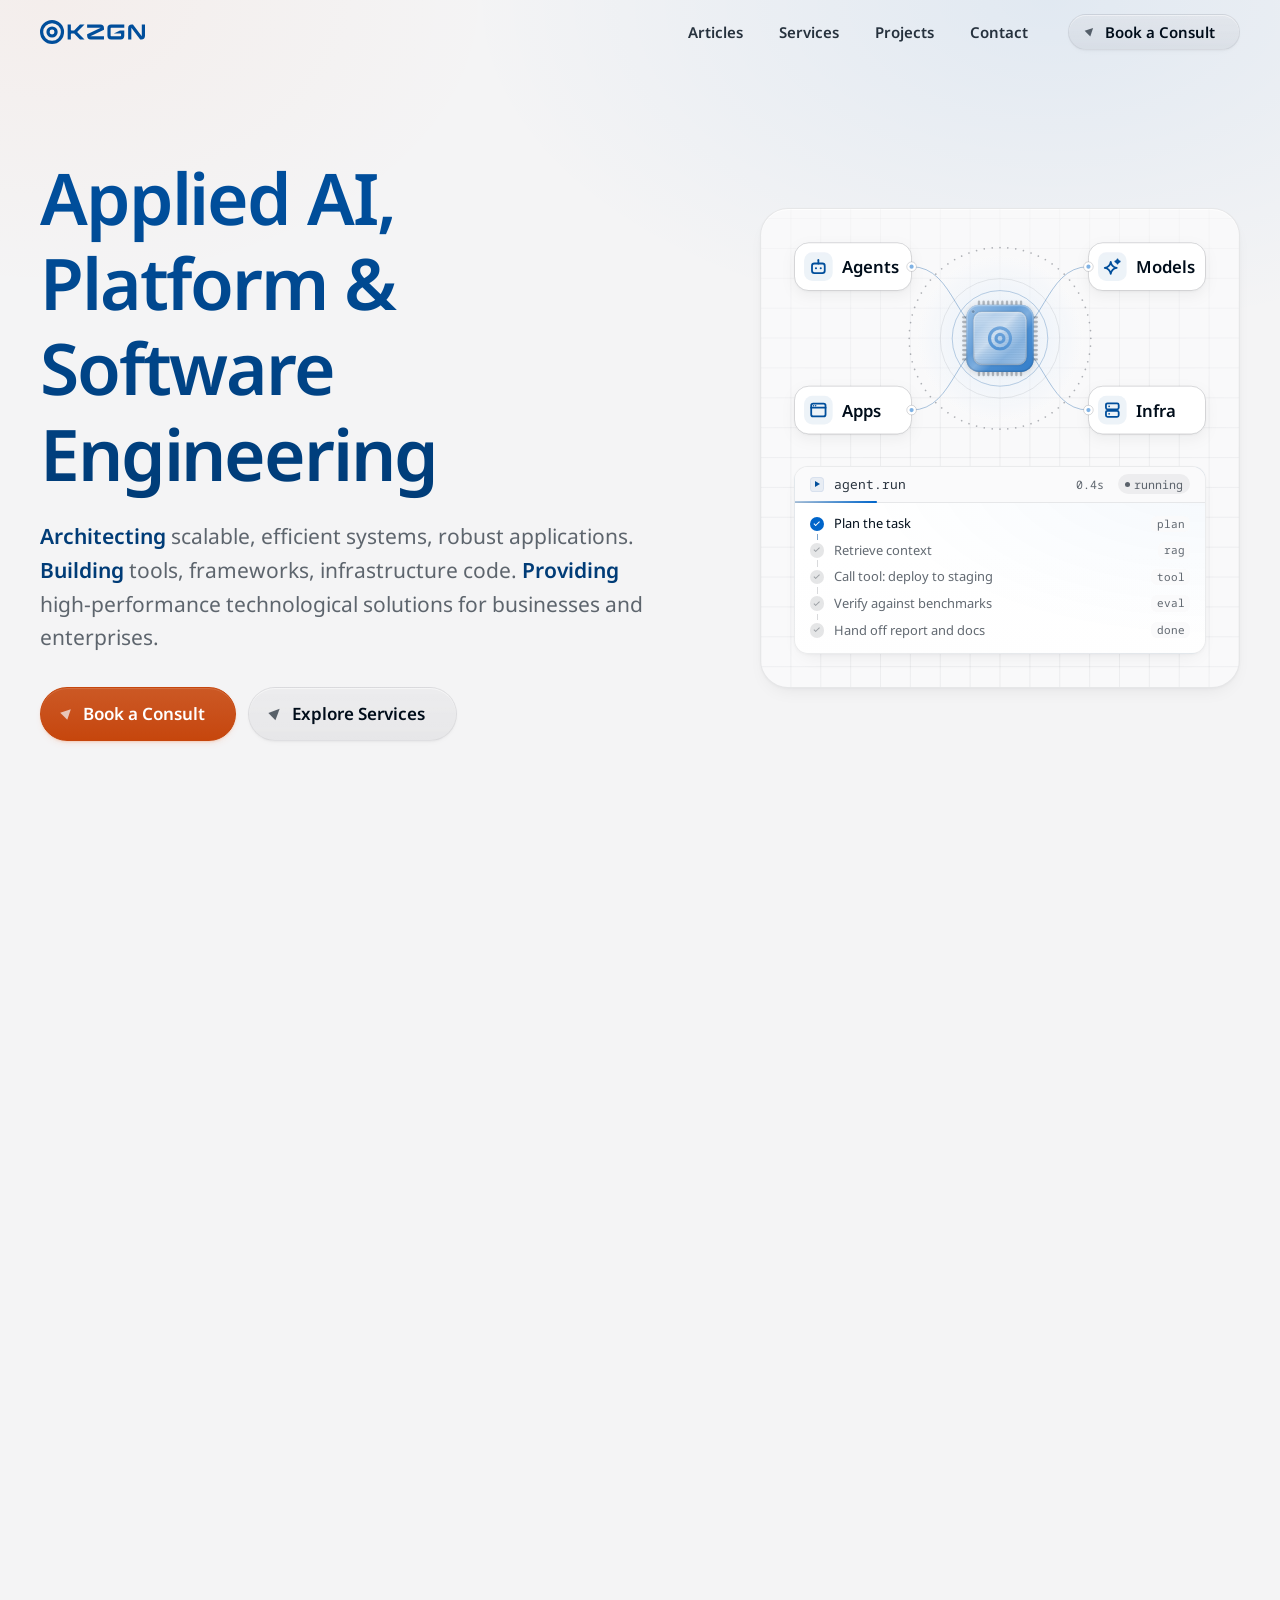
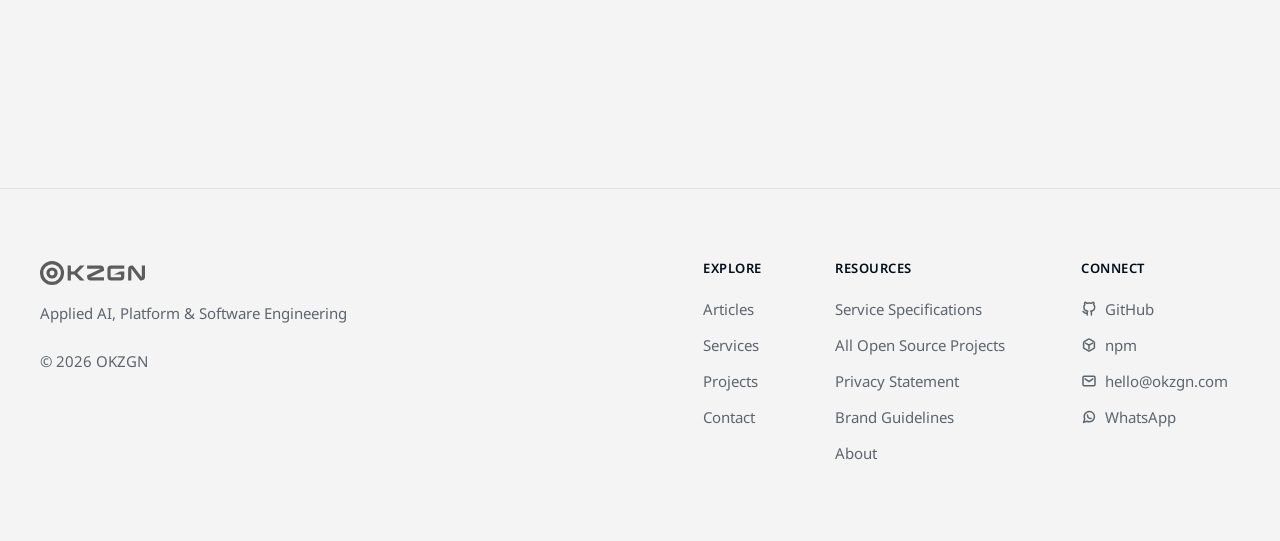
==== commit fee62c64: "Website appearance update." ====
--- a/index.html
+++ b/index.html
@@ -169,7 +169,7 @@
 					</div>
 				</div>
 				<div class="hero-visual" aria-hidden="true">
-					<svg class="hero-graph" viewBox="0 10 400 200" preserveAspectRatio="xMidYMin meet">
+					<svg class="hero-graph" viewBox="0 26 400 168" preserveAspectRatio="xMidYMin meet">
 						<defs>
 							<linearGradient id="hero-core-fill" x1="0" y1="0" x2="1" y2="1"><stop stop-color="#6fa6dc" class="hero-core-s0" offset="0"/><stop stop-color="#6fa6dc" class="hero-core-s1" offset="0.4"/><stop stop-color="#6fa6dc" class="hero-core-s2" offset="0.52"/><stop stop-color="#6fa6dc" class="hero-core-s3" offset="0.64"/><stop stop-color="#6fa6dc" class="hero-core-s4" offset="1"/></linearGradient>
 							<linearGradient id="hero-core-bevel" x1="0" y1="0" x2="0" y2="1"><stop stop-color="#fff" stop-opacity="0" class="hero-bevel-top" offset="0"/><stop stop-color="#fff" stop-opacity="0" class="hero-bevel-mid" offset="0.5"/><stop stop-color="#000" stop-opacity="0" class="hero-bevel-bottom" offset="1"/></linearGradient>
@@ -180,53 +180,65 @@
 							<radialGradient id="hero-core-glow"><stop class="hero-glow-in" offset="0"/><stop class="hero-glow-out" offset="1"/></radialGradient>
 							<radialGradient id="hero-orbit-fill"><stop class="hero-orbit-in" offset="0"/><stop class="hero-orbit-out" offset="1"/></radialGradient>
 						</defs>
-						<g class="hero-orbit"><circle class="hero-orbit-line" cx="200" cy="110" r="76"/><circle class="hero-satellite" cx="200" cy="34" r="2.5"/><circle class="hero-satellite" cx="276" cy="110" r="2.5"/><circle class="hero-satellite" cx="200" cy="186" r="2.5"/><circle class="hero-satellite" cx="124" cy="110" r="2.5"/></g>
+						<circle class="hero-disc" cx="200" cy="110" r="76"/>
 						<circle class="hero-glow" cx="200" cy="110" r="70"/>
+						<circle class="hero-ring" cx="200" cy="110" r="50"/>
+						<circle class="hero-orbit" cx="200" cy="110" r="76" pathLength="288"/>
 						<g class="hero-links">
-							<path d="M200 110C162 110 164 40 126 40"/>
-							<path d="M200 110C238 110 236 40 274 40"/>
-							<path d="M200 110C162 110 164 180 126 180"/>
-							<path d="M200 110C238 110 236 180 274 180"/>
+							<path d="M200 110C162 110 164 50 126 50"/>
+							<path d="M200 110C238 110 236 50 274 50"/>
+							<path d="M200 110C162 110 164 170 126 170"/>
+							<path d="M200 110C238 110 236 170 274 170"/>
 						</g>
-						<g class="hero-pulses">
-							<path d="M200 110C162 110 164 40 126 40" pathLength="100"/>
-							<path d="M200 110C238 110 236 40 274 40" pathLength="100"/>
-							<path d="M200 110C162 110 164 180 126 180" pathLength="100"/>
-							<path d="M200 110C238 110 236 180 274 180" pathLength="100"/>
+						<g class="hero-beams">
+							<path d="M200 110C162 110 164 50 126 50" pathLength="100"/>
+							<path d="M200 110C238 110 236 50 274 50" pathLength="100"/>
+							<path d="M200 110C162 110 164 170 126 170" pathLength="100"/>
+							<path d="M200 110C238 110 236 170 274 170" pathLength="100"/>
 						</g>
-						<g class="hero-pulses hero-pulses-in">
-							<path d="M200 110C162 110 164 40 126 40" pathLength="100"/>
-							<path d="M200 110C238 110 236 40 274 40" pathLength="100"/>
-							<path d="M200 110C162 110 164 180 126 180" pathLength="100"/>
-							<path d="M200 110C238 110 236 180 274 180" pathLength="100"/>
+						<g class="hero-beams hero-beams-core">
+							<path d="M200 110C162 110 164 50 126 50" pathLength="100"/>
+							<path d="M200 110C238 110 236 50 274 50" pathLength="100"/>
+							<path d="M200 110C162 110 164 170 126 170" pathLength="100"/>
+							<path d="M200 110C238 110 236 170 274 170" pathLength="100"/>
 						</g>
-						<g class="hero-node ">
-							<rect class="hero-node-card" x="14" y="20" width="112" height="40" rx="12"/>
-							<rect class="hero-node-tile" x="22" y="28" width="24" height="24" rx="7"/>
-							<g class="hero-node-icon" transform="translate(26 32) scale(0.6667)"><rect x="4" y="8" width="16" height="12" rx="3"/><path d="M12 8V4.5"/><circle class="fill" cx="12" cy="3.5" r="1.2"/><circle class="fill" cx="9" cy="14" r="1.3"/><circle class="fill" cx="15" cy="14" r="1.3"/></g>
-							<text x="54" y="40">Agents</text>
-							<circle class="hero-node-led" cx="114" cy="40" r="2.5"/>
-						</g>
-						<g class="hero-node ">
-							<rect class="hero-node-card" x="274" y="20" width="112" height="40" rx="12"/>
-							<rect class="hero-node-tile" x="282" y="28" width="24" height="24" rx="7"/>
-							<g class="hero-node-icon" transform="translate(286 32) scale(0.6667)"><path d="M10 6C10.75 10.6 12.9 12.75 17.5 13.5C12.9 14.25 10.75 16.4 10 21C9.25 16.4 7.1 14.25 2.5 13.5C7.1 12.75 9.25 10.6 10 6Z"/><path d="M18.5 2.75C18.78 4.4 19.6 5.23 21.25 5.5C19.6 5.78 18.78 6.6 18.5 8.25C18.23 6.6 17.4 5.78 15.75 5.5C17.4 5.23 18.23 4.4 18.5 2.75Z"/></g>
-							<text x="314" y="40">Models</text>
-							<circle class="hero-node-led" cx="374" cy="40" r="2.5"/>
-						</g>
-						<g class="hero-node ">
-							<rect class="hero-node-card" x="14" y="160" width="112" height="40" rx="12"/>
-							<rect class="hero-node-tile" x="22" y="168" width="24" height="24" rx="7"/>
-							<g class="hero-node-icon" transform="translate(26 172) scale(0.6667)"><rect x="3" y="4" width="18" height="16" rx="2.5"/><path d="M3 9h18"/><circle class="fill" cx="6" cy="6.5" r="0.9"/><circle class="fill" cx="8.6" cy="6.5" r="0.9"/></g>
-							<text x="54" y="180">Apps</text>
-							<circle class="hero-node-led" cx="114" cy="180" r="2.5"/>
-						</g>
-						<g class="hero-node ">
-							<rect class="hero-node-card" x="274" y="160" width="112" height="40" rx="12"/>
-							<rect class="hero-node-tile" x="282" y="168" width="24" height="24" rx="7"/>
-							<g class="hero-node-icon" transform="translate(286 172) scale(0.6667)"><rect x="4" y="3.5" width="16" height="7.5" rx="2"/><rect x="4" y="13" width="16" height="7.5" rx="2"/><circle class="fill" cx="8" cy="7.25" r="1.1"/><circle class="fill" cx="8" cy="16.75" r="1.1"/></g>
-							<text x="314" y="180">Infra</text>
-							<circle class="hero-node-led" cx="374" cy="180" r="2.5"/>
+						<g class="hero-nodes">
+							<g class="hero-node">
+								<rect class="hero-node-card" x="28" y="30" width="98" height="40" rx="12"/>
+								<rect class="hero-node-tile" x="36" y="38" width="24" height="24" rx="7"/>
+								<g class="hero-node-icon" transform="translate(40 42) scale(0.6667)"><rect x="4" y="8" width="16" height="12" rx="3"/><path d="M12 8V4.5"/><circle class="fill" cx="12" cy="3.5" r="1.2"/><circle class="fill" cx="9" cy="14" r="1.3"/><circle class="fill" cx="15" cy="14" r="1.3"/></g>
+								<text x="68" y="50">Agents</text>
+								<circle class="hero-port-ring" cx="126" cy="50" r="4"/>
+								<circle class="hero-port" cx="126" cy="50" r="4"/>
+								<circle class="hero-port-dot" cx="126" cy="50" r="1.75"/>
+							</g>
+							<g class="hero-node">
+								<rect class="hero-node-card" x="274" y="30" width="98" height="40" rx="12"/>
+								<rect class="hero-node-tile" x="282" y="38" width="24" height="24" rx="7"/>
+								<g class="hero-node-icon" transform="translate(286 42) scale(0.6667)"><path d="M10 6C10.75 10.6 12.9 12.75 17.5 13.5C12.9 14.25 10.75 16.4 10 21C9.25 16.4 7.1 14.25 2.5 13.5C7.1 12.75 9.25 10.6 10 6Z"/><path d="M18.5 2.75C18.78 4.4 19.6 5.23 21.25 5.5C19.6 5.78 18.78 6.6 18.5 8.25C18.23 6.6 17.4 5.78 15.75 5.5C17.4 5.23 18.23 4.4 18.5 2.75Z"/></g>
+								<text x="314" y="50">Models</text>
+								<circle class="hero-port-ring" cx="274" cy="50" r="4"/>
+								<circle class="hero-port" cx="274" cy="50" r="4"/>
+								<circle class="hero-port-dot" cx="274" cy="50" r="1.75"/>
+							</g>
+							<g class="hero-node">
+								<rect class="hero-node-card" x="28" y="150" width="98" height="40" rx="12"/>
+								<rect class="hero-node-tile" x="36" y="158" width="24" height="24" rx="7"/>
+								<g class="hero-node-icon" transform="translate(40 162) scale(0.6667)"><rect x="3" y="4" width="18" height="16" rx="2.5"/><path d="M3 9h18"/><circle class="fill" cx="6" cy="6.5" r="0.9"/><circle class="fill" cx="8.6" cy="6.5" r="0.9"/></g>
+								<text x="68" y="170">Apps</text>
+								<circle class="hero-port-ring" cx="126" cy="170" r="4"/>
+								<circle class="hero-port" cx="126" cy="170" r="4"/>
+								<circle class="hero-port-dot" cx="126" cy="170" r="1.75"/>
+							</g>
+							<g class="hero-node">
+								<rect class="hero-node-card" x="274" y="150" width="98" height="40" rx="12"/>
+								<rect class="hero-node-tile" x="282" y="158" width="24" height="24" rx="7"/>
+								<g class="hero-node-icon" transform="translate(286 162) scale(0.6667)"><rect x="4" y="3.5" width="16" height="7.5" rx="2"/><rect x="4" y="13" width="16" height="7.5" rx="2"/><circle class="fill" cx="8" cy="7.25" r="1.1"/><circle class="fill" cx="8" cy="16.75" r="1.1"/></g>
+								<text x="314" y="170">Infra</text>
+								<circle class="hero-port-ring" cx="274" cy="170" r="4"/>
+								<circle class="hero-port" cx="274" cy="170" r="4"/>
+								<circle class="hero-port-dot" cx="274" cy="170" r="1.75"/>
+							</g>
 						</g>
 						<circle class="hero-halo" cx="200" cy="110" r="40"/>
 						<g class="hero-core">
@@ -242,7 +254,7 @@
 						</g>
 					</svg>
 					<div class="hero-run">
-						<div class="hero-run-bar"><span></span><span></span><span></span><b>agent.run</b><time class="hero-run-clock">5.8s</time><em><i class="hero-run-live">running</i><i class="hero-run-done">done</i></em></div>
+						<div class="hero-run-bar"><span class="hero-run-mark"></span><b>agent.run</b><time class="hero-run-clock">5.8s</time><em><i class="hero-run-live">running</i><i class="hero-run-done">done</i></em></div>
 						<ol>
 							<li><span class="hero-step"></span>Plan the task<small>plan</small></li>
 							<li><span class="hero-step"></span>Retrieve context<small>rag</small></li>
--- a/landing.css
+++ b/landing.css
@@ -106,28 +106,36 @@
     /* A step lighter than the page, so the card stands on the ambient light behind the hero instead
        of cutting a page-colored hole in it. */
     background: color-mix(in srgb, var(--surface) 45%, var(--bg));
-    box-shadow: var(--sh-2);
-}
-
-/* Code pattern behind the composition, fading out toward the card edges. */
+    box-shadow: var(--sh-2), var(--card-shine);
+    --hero-grid: rgb(var(--line-rgb) / 0.05);
+    /* Height of the core's center in the card (the diagram's top plus half its height). */
+    --hero-core-y: 27cqw;
+}
+
+/* Drawing board behind the diagram: a grid of fine hairlines, 16 cells across the card, set so that
+   two lines cross exactly at the core. It fades out around the core, so the window below stands on
+   the clean surface. */
 .hero-visual::before {
     content: '';
     position: absolute;
     inset: 0;
     z-index: -1;
-    background: url('data/production-0-light.svg') 0 0 / 420px 420px repeat;
-    opacity: 0.75;
-    -webkit-mask-image: radial-gradient(closest-side, black 70%, transparent 100%);
-    mask-image: radial-gradient(closest-side, black 70%, transparent 100%);
-}
-
-/* Diagram: the upper half of the card, clear of the window. */
+    background:
+        linear-gradient(90deg, var(--hero-grid) 1px, transparent 1px) calc(50cqw - 0.5px) 0 / 6.25cqw 6.25cqw,
+        linear-gradient(var(--hero-grid) 1px, transparent 1px) 0 calc(var(--hero-core-y) - 0.5px) / 6.25cqw 6.25cqw;
+    -webkit-mask-image: radial-gradient(54cqw 38cqw at 50% var(--hero-core-y), black 25%, transparent 100%);
+    mask-image: radial-gradient(54cqw 38cqw at 50% var(--hero-core-y), black 25%, transparent 100%);
+}
+
+/* Diagram: the upper part of the card, clear of the window. It spans the card's width, so its node
+   cards line up with the window's edges, and the card keeps one margin all around: 7% at the top,
+   the sides and the bottom, and between the diagram and the window. */
 .hero-graph {
     position: absolute;
-    top: 4%;
+    top: 6%;
     left: 0;
     width: 100%;
-    height: 50%;
+    height: 42%;
     overflow: visible;
 }
 
@@ -146,28 +154,23 @@
     stop-opacity: 0;
 }
 
-/* Structural lines of the diagram (orbit, links, node cards, halo) share one hairline width, kept at
-   1px on screen whatever the diagram's scale; the window's edge matches it. */
-.hero-orbit-line,
+/* Structural lines of the diagram (rings, links, node cards, ports, halo) share one hairline width,
+   kept at 1px on screen whatever the diagram's scale; the window's edge matches it. */
+.hero-ring,
 .hero-links path,
 .hero-node-card,
+.hero-port,
 .hero-halo {
     stroke-width: 1px;
     vector-effect: non-scaling-stroke;
 }
 
-/* The orbit turns slowly around the core, with four satellites a quarter turn apart. Inside it, the
-   surface tone fades out from the center to the line, a soft disc that lifts the core off the code
-   pattern behind it. */
-.hero-orbit {
-    transform-box: view-box;
-    transform-origin: 200px 110px;
-    animation: hero-orbit 16s linear infinite reverse;
-}
-
-.hero-orbit-line {
+/* Around the core, two rings repeat the concentric O of the logo engraved on the chip: a solid
+   hairline, and a dotted one that turns slowly. Its 72 dots are zero-length dashes with round ends,
+   spaced by the pathLength set in the markup, so the ring closes without a seam. Under them, the
+   surface tone fades out from the center: a soft disc that lifts the core off the grid. */
+.hero-disc {
     fill: url(#hero-orbit-fill);
-    stroke: var(--border-strong);
 }
 
 .hero-orbit-in {
@@ -180,14 +183,20 @@
     stop-opacity: 0;
 }
 
-/* Satellites: beads in the line's tone, ringed by the surface so they stand clear of the line. */
-/* Satellites: gray dots the size of the node LEDs (r 2.5). The surface ring that sets them apart from
-   the orbit line is painted behind the fill, so it adds outside the dot instead of eating into it. */
-.hero-satellite {
-    fill: var(--border-strong);
-    stroke: var(--surface);
-    stroke-width: 2;
-    paint-order: stroke;
+.hero-ring {
+    fill: none;
+    stroke: var(--border);
+}
+
+.hero-orbit {
+    fill: none;
+    stroke: rgb(var(--line-rgb) / 0.3);
+    stroke-width: 1.4;
+    stroke-linecap: round;
+    stroke-dasharray: 0.001 3.999;
+    transform-box: fill-box;
+    transform-origin: center;
+    animation: hero-orbit 90s linear infinite;
 }
 
 @keyframes hero-orbit {
@@ -195,7 +204,7 @@
 }
 
 .hero-links path,
-.hero-pulses path {
+.hero-beams path {
     fill: none;
     stroke-linecap: round;
 }
@@ -204,40 +213,53 @@
     stroke: var(--blueLine-strong);
 }
 
-/* Requests run from the core out to each node in the vivid blue, and results come back in a lighter
-   one. The whole diagram keeps to the blue family: it is scenery, and moving accent marks would pull
-   the eye from the copy and its button. */
-.hero-pulses path {
-    stroke: var(--pulse-out);
-    stroke-width: 2.5;
-    stroke-dasharray: 10 90;
-    stroke-dashoffset: 100;
-    animation: hero-pulse 2.8s linear infinite;
-}
-
-.hero-pulses-in path {
-    stroke: var(--pulse-in);
-    animation-direction: reverse;
-    animation-duration: 3.6s;
-}
-
-.hero-pulses path:nth-child(2) { animation-delay: -0.7s; }
-.hero-pulses path:nth-child(3) { animation-delay: -1.4s; }
-.hero-pulses path:nth-child(4) { animation-delay: -2.1s; }
-.hero-pulses-in path:nth-child(1) { animation-delay: -1.8s; }
-.hero-pulses-in path:nth-child(2) { animation-delay: -0.3s; }
-.hero-pulses-in path:nth-child(3) { animation-delay: -2.6s; }
-.hero-pulses-in path:nth-child(4) { animation-delay: -1.1s; }
-
-@keyframes hero-pulse {
-    to { stroke-dashoffset: 0; }
-}
-
-/* Nodes: small cards with an icon tile, a label and a status light. */
+/* Beams: one soft light per link. It leaves the core, eases into the node's port (which answers with
+   a ripple), rests there and comes back: a request and its result. Each beam is two strokes that
+   move together, a wide faint glow and a thin bright center inside it. The dash pattern is longer
+   than the link, so the light enters and leaves at the ends instead of wrapping around. The four
+   links run the same 7 s cycle a quarter apart, so two lights are in view at most.
+   The whole diagram keeps to the blue family: it is scenery, and moving accent marks would pull the
+   eye from the copy and its button. */
+.hero-beams path {
+    --beam-rest: 24;
+    --beam-far: -100;
+    stroke: rgb(var(--beam-rgb) / 0.2);
+    stroke-width: 4.5;
+    stroke-dasharray: 24 226;
+    stroke-dashoffset: var(--beam-rest);
+    animation: hero-beam 7s infinite;
+    animation-delay: var(--beam-delay, 0s);
+}
+
+.hero-beams-core path {
+    --beam-rest: 16;
+    --beam-far: -108;
+    stroke: rgb(var(--beam-rgb));
+    stroke-width: 1.75;
+    stroke-dasharray: 8 242;
+}
+
+/* A link, its beam and its node's port share one delay (the links and the nodes are listed in the
+   same order in the markup). */
+.hero-beams path:nth-child(2), .hero-nodes > :nth-child(2) { --beam-delay: -3.5s; }
+.hero-beams path:nth-child(3), .hero-nodes > :nth-child(3) { --beam-delay: -5.25s; }
+.hero-beams path:nth-child(4), .hero-nodes > :nth-child(4) { --beam-delay: -1.75s; }
+
+@keyframes hero-beam {
+    0% { stroke-dashoffset: var(--beam-rest); animation-timing-function: cubic-bezier(0.45, 0, 0.55, 1); }
+    30% { stroke-dashoffset: var(--beam-far); }
+    48% { stroke-dashoffset: var(--beam-far); animation-timing-function: cubic-bezier(0.45, 0, 0.55, 1); }
+    78%, 100% { stroke-dashoffset: var(--beam-rest); }
+}
+
+/* Nodes: small cards with an icon tile and a label, lifted off the board by a soft two-layer shadow.
+   Their outer edges line up with the window below. */
 .hero-node-card {
     fill: var(--surface);
     stroke: var(--border-strong);
-    filter: drop-shadow(0 2px 4px rgb(var(--shadow-rgb) / calc(0.06 * var(--shadow-k))));
+    filter:
+        drop-shadow(0 1px 1px rgb(var(--shadow-rgb) / calc(0.04 * var(--shadow-k))))
+        drop-shadow(0 4px 6px rgb(var(--shadow-rgb) / calc(0.05 * var(--shadow-k))));
 }
 
 .hero-node-tile {
@@ -265,15 +287,45 @@
     dominant-baseline: central;
 }
 
-.hero-node-led {
+/* Ports: where a link meets its node. A small socket on the card's edge with a status light in it.
+   When the node's beam arrives, the light brightens and a ring ripples out from the socket (the
+   beam's own cycle and delay). */
+.hero-port {
+    fill: var(--surface);
+    stroke: var(--border-strong);
+}
+
+.hero-port-dot {
     fill: var(--signal);
-    animation: hero-led 2.8s ease-in-out infinite;
-}
-
-.hero-node:nth-of-type(2) .hero-node-led { animation-delay: -0.7s; }
-.hero-node:nth-of-type(3) .hero-node-led { animation-delay: -1.4s; }
-.hero-node:nth-of-type(4) .hero-node-led { animation-delay: -2.1s; }
-
+    opacity: 0.5;
+    animation: hero-port-dot 7s infinite;
+    animation-delay: var(--beam-delay, 0s);
+}
+
+.hero-port-ring {
+    fill: none;
+    stroke: rgb(var(--beam-rgb) / 0.5);
+    stroke-width: 1;
+    opacity: 0;
+    transform-box: fill-box;
+    transform-origin: center;
+    animation: hero-port-ring 7s ease-out infinite;
+    animation-delay: var(--beam-delay, 0s);
+}
+
+@keyframes hero-port-dot {
+    0%, 24% { opacity: 0.5; }
+    30%, 48% { opacity: 1; }
+    62%, 100% { opacity: 0.5; }
+}
+
+@keyframes hero-port-ring {
+    0%, 26% { transform: scale(1); opacity: 0; }
+    28% { transform: scale(1); opacity: 1; }
+    46%, 100% { transform: scale(2.6); opacity: 0; }
+}
+
+/* Pulse of the window's "running" status dot. */
 @keyframes hero-led {
     0%, 100% { opacity: 0.35; }
     50% { opacity: 1; }
@@ -285,7 +337,7 @@
     stroke: rgb(var(--chip-glow-rgb) / 0.25);
     transform-box: fill-box;
     transform-origin: center;
-    animation: hero-halo 2.8s ease-out infinite;
+    animation: hero-halo 3.5s ease-out infinite;
 }
 
 @keyframes hero-halo {
@@ -331,9 +383,8 @@
     --chip-sheen: 0.35;
     /* The halo that breathes out from the core follows the chip's blue. */
     --chip-glow-rgb: var(--blue-rgb);
-    /* Pulses along the links: outgoing in the signal blue, incoming a step lighter. */
-    --pulse-out: var(--signal);
-    --pulse-in: var(--blueLight0);
+    /* The beams that travel along the links are the site's one light. */
+    --beam-rgb: var(--light-rgb);
 }
 
 .hero-core-s0 { stop-color: var(--chip-body-0); }
@@ -428,7 +479,8 @@
     filter: drop-shadow(0 0.6px 0 rgb(255 255 255 / 0.4));
 }
 
-/* Window: an agent run, replayed by main.js. Each step waits (gray disc), runs (pale blue disc with a
+/* Window: an agent run, replayed by main.js. Its header carries the run mark, the name, a clock, the
+   status and, along its bottom edge, the progress line. Each step waits (gray disc), runs (pale blue disc with a
    spreading halo) and ends (blue disc with a white check, with a pop and a ripple), from top to bottom
    at uneven intervals; a clock and the status follow, and the run starts over after a pause. main.js marks the window .is-live; without
    it (no JavaScript, or reduced motion) the window shows the finished run. */
@@ -436,17 +488,18 @@
     position: absolute;
     left: 7%;
     right: 7%;
-    bottom: 5%;
+    bottom: 7%;
     overflow: hidden;
     border-radius: var(--r-md);
     border: 1px solid var(--border);
     background: var(--card-fill);
     box-shadow: var(--sh-2), var(--card-shine);
-    font-size: clamp(0.625rem, 2.7cqw, 0.8125rem);
+    font-size: clamp(0.625rem, 2.7cqw, 0.875rem);
     line-height: 1.5;
 }
 
 .hero-run-bar {
+    position: relative;
     display: flex;
     align-items: center;
     gap: 0.5em;
@@ -457,19 +510,46 @@
     font-family: var(--monoFont), ui-monospace, monospace;
 }
 
-.hero-run-bar > span {
-    width: 0.7em;
-    height: 0.7em;
-    border-radius: 50%;
-    background: var(--border-strong);
-}
-
-.hero-run-bar > span:first-child {
-    background: var(--accent);
+/* Progress of the run: a line that grows along the header's bottom edge as the steps end, like the
+   reading progress under the site header and in the same ink. main.js sets --run-progress (the share
+   of steps done); without it the line is full, as the finished run is. */
+.hero-run-bar::after {
+    content: '';
+    position: absolute;
+    left: 0;
+    right: 0;
+    bottom: -1px;
+    height: 2px;
+    background: var(--progress-ink);
+    transform: scaleX(var(--run-progress, 1));
+    transform-origin: 0 50%;
+    transition: transform 0.6s var(--ease-out);
+}
+
+/* Run mark: a small icon tile with the brand's arrow as a "run" sign. It is as wide as the step
+   markers below and sits in their column; the title starts in the column of the step names. */
+.hero-run-mark {
+    flex: none;
+    display: grid;
+    place-items: center;
+    width: 1.15em;
+    height: 1.15em;
+    border-radius: 0.3em;
+    background: var(--blueTint);
+    box-shadow: inset 0 0 0 1px var(--tile-ring);
+}
+
+.hero-run-mark::before {
+    content: '';
+    margin-left: 0.1em;
+    border-left: 0.42em solid var(--blue);
+    border-top: 0.27em solid transparent;
+    border-bottom: 0.27em solid transparent;
 }
 
 .hero-run-bar b {
-    margin-left: 0.4em;
+    margin-left: 0.25em;
+    color: var(--text);
     font-weight: normal;
 }
 
@@ -559,6 +639,24 @@
 .hero-run li.is-done,
 .hero-run:not(.is-live) li {
     color: var(--ink);
+}
+
+/* A short hairline joins each step marker to the next, so the list reads as one trace. It turns
+   blue once its step has ended. */
+.hero-run li:not(:last-child)::after {
+    content: '';
+    position: absolute;
+    left: calc(1.15em / 2 - 0.5px);
+    top: calc(50% + 1.15em / 2 + 0.2em);
+    width: 1px;
+    height: calc(100% - 1.15em - 0.4em);
+    background: var(--border-strong);
+    transition: background-color 0.35s var(--ease-out);
+}
+
+.hero-run li.is-done:not(:last-child)::after,
+.hero-run:not(.is-live) li:not(:last-child)::after {
+    background: var(--mark);
 }
 
 .hero-run small {
@@ -645,19 +743,45 @@
     45% { transform: scale(1.18); }
 }
 
+/* On a very small card the window's text keeps its 10px floor, so the window is relatively taller:
+   the diagram gives way (it shrinks, centered), and the grid and its fade follow the core up. */
+@container (max-width: 21rem) {
+    .hero-graph {
+        top: 4%;
+        height: 38%;
+    }
+
+    .hero-run {
+        bottom: 4%;
+    }
+
+    .hero-visual::before {
+        --hero-core-y: 23cqw;
+    }
+}
+
 /* Reduced motion: no moving parts in the diagram. The window still steps through the run (main.js),
    but each change is a plain color fade: a running step only breathes in color, with no halo, pop or
-   ripple. */
+   ripple, and the progress line jumps to its new length. */
 @media (prefers-reduced-motion: reduce) {
-    .hero-pulses,
+    .hero-beams,
+    .hero-port-ring,
     .hero-halo {
         display: none;
     }
 
     .hero-orbit,
-    .hero-node-led,
+    .hero-port-dot,
     .hero-run li.is-done .hero-step {
         animation: none;
+    }
+
+    .hero-port-dot {
+        opacity: 1;
+    }
+
+    .hero-run-bar::after {
+        transition: none;
     }
 
     .hero-run li.is-running .hero-step {
@@ -674,12 +798,6 @@
         justify-self: center;
         /* Up to 640px this is the fixed 24rem; from there it grows with the viewport (60vw) up to 34rem. */
         max-width: clamp(24rem, 60vw, 34rem);
-    }
-
-    /* The window's text keeps a 10px floor, so it is relatively taller here; the diagram gives way. */
-    .hero-graph {
-        top: 3%;
-        height: 46%;
     }
 
     /* Single column: the text stays left-aligned like the rest of the page; only the actions are centered. */
@@ -1742,7 +1860,7 @@
         --chip-mark-1: color-mix(in srgb, var(--blueLight2) 30%, var(--realBlueLight));
         --chip-sheen: 0.12;
         --chip-glow-rgb: var(--sky-rgb);
-        --pulse-in: var(--blueLight3);
+        --beam-rgb: 92 173 255;
     }
 
     /* The lit mark sits on the darker lid, so its edge catch is a shade below instead of a light. */
@@ -1761,9 +1879,4 @@
     .billing-switch {
         --field-catch: rgb(var(--sky-rgb) / 0.05);
     }
-
-    .hero-visual::before {
-        background-image: url('data/production-0-dark.svg');
-        opacity: 0.6;
-    }
-}
+}
--- a/landing.css
+++ b/landing.css
@@ -106,28 +106,36 @@
     /* A step lighter than the page, so the card stands on the ambient light behind the hero instead
        of cutting a page-colored hole in it. */
     background: color-mix(in srgb, var(--surface) 45%, var(--bg));
-    box-shadow: var(--sh-2);
-}
-
-/* Code pattern behind the composition, fading out toward the card edges. */
+    box-shadow: var(--sh-2), var(--card-shine);
+    --hero-grid: rgb(var(--line-rgb) / 0.05);
+    /* Height of the core's center in the card (the diagram's top plus half its height). */
+    --hero-core-y: 27cqw;
+}
+
+/* Drawing board behind the diagram: a grid of fine hairlines, 16 cells across the card, set so that
+   two lines cross exactly at the core. It fades out around the core, so the window below stands on
+   the clean surface. */
 .hero-visual::before {
     content: '';
     position: absolute;
     inset: 0;
     z-index: -1;
-    background: url('data/production-0-light.svg') 0 0 / 420px 420px repeat;
-    opacity: 0.75;
-    -webkit-mask-image: radial-gradient(closest-side, black 70%, transparent 100%);
-    mask-image: radial-gradient(closest-side, black 70%, transparent 100%);
-}
-
-/* Diagram: the upper half of the card, clear of the window. */
+    background:
+        linear-gradient(90deg, var(--hero-grid) 1px, transparent 1px) calc(50cqw - 0.5px) 0 / 6.25cqw 6.25cqw,
+        linear-gradient(var(--hero-grid) 1px, transparent 1px) 0 calc(var(--hero-core-y) - 0.5px) / 6.25cqw 6.25cqw;
+    -webkit-mask-image: radial-gradient(54cqw 38cqw at 50% var(--hero-core-y), black 25%, transparent 100%);
+    mask-image: radial-gradient(54cqw 38cqw at 50% var(--hero-core-y), black 25%, transparent 100%);
+}
+
+/* Diagram: the upper part of the card, clear of the window. It spans the card's width, so its node
+   cards line up with the window's edges, and the card keeps one margin all around: 7% at the top,
+   the sides and the bottom, and between the diagram and the window. */
 .hero-graph {
     position: absolute;
-    top: 4%;
+    top: 6%;
     left: 0;
     width: 100%;
-    height: 50%;
+    height: 42%;
     overflow: visible;
 }
 
@@ -146,28 +154,23 @@
     stop-opacity: 0;
 }
 
-/* Structural lines of the diagram (orbit, links, node cards, halo) share one hairline width, kept at
-   1px on screen whatever the diagram's scale; the window's edge matches it. */
-.hero-orbit-line,
+/* Structural lines of the diagram (rings, links, node cards, ports, halo) share one hairline width,
+   kept at 1px on screen whatever the diagram's scale; the window's edge matches it. */
+.hero-ring,
 .hero-links path,
 .hero-node-card,
+.hero-port,
 .hero-halo {
     stroke-width: 1px;
     vector-effect: non-scaling-stroke;
 }
 
-/* The orbit turns slowly around the core, with four satellites a quarter turn apart. Inside it, the
-   surface tone fades out from the center to the line, a soft disc that lifts the core off the code
-   pattern behind it. */
-.hero-orbit {
-    transform-box: view-box;
-    transform-origin: 200px 110px;
-    animation: hero-orbit 16s linear infinite reverse;
-}
-
-.hero-orbit-line {
+/* Around the core, two rings repeat the concentric O of the logo engraved on the chip: a solid
+   hairline, and a dotted one that turns slowly. Its 72 dots are zero-length dashes with round ends,
+   spaced by the pathLength set in the markup, so the ring closes without a seam. Under them, the
+   surface tone fades out from the center: a soft disc that lifts the core off the grid. */
+.hero-disc {
     fill: url(#hero-orbit-fill);
-    stroke: var(--border-strong);
 }
 
 .hero-orbit-in {
@@ -180,14 +183,20 @@
     stop-opacity: 0;
 }
 
-/* Satellites: beads in the line's tone, ringed by the surface so they stand clear of the line. */
-/* Satellites: gray dots the size of the node LEDs (r 2.5). The surface ring that sets them apart from
-   the orbit line is painted behind the fill, so it adds outside the dot instead of eating into it. */
-.hero-satellite {
-    fill: var(--border-strong);
-    stroke: var(--surface);
-    stroke-width: 2;
-    paint-order: stroke;
+.hero-ring {
+    fill: none;
+    stroke: var(--border);
+}
+
+.hero-orbit {
+    fill: none;
+    stroke: rgb(var(--line-rgb) / 0.3);
+    stroke-width: 1.4;
+    stroke-linecap: round;
+    stroke-dasharray: 0.001 3.999;
+    transform-box: fill-box;
+    transform-origin: center;
+    animation: hero-orbit 90s linear infinite;
 }
 
 @keyframes hero-orbit {
@@ -195,7 +204,7 @@
 }
 
 .hero-links path,
-.hero-pulses path {
+.hero-beams path {
     fill: none;
     stroke-linecap: round;
 }
@@ -204,40 +213,53 @@
     stroke: var(--blueLine-strong);
 }
 
-/* Requests run from the core out to each node in the vivid blue, and results come back in a lighter
-   one. The whole diagram keeps to the blue family: it is scenery, and moving accent marks would pull
-   the eye from the copy and its button. */
-.hero-pulses path {
-    stroke: var(--pulse-out);
-    stroke-width: 2.5;
-    stroke-dasharray: 10 90;
-    stroke-dashoffset: 100;
-    animation: hero-pulse 2.8s linear infinite;
-}
-
-.hero-pulses-in path {
-    stroke: var(--pulse-in);
-    animation-direction: reverse;
-    animation-duration: 3.6s;
-}
-
-.hero-pulses path:nth-child(2) { animation-delay: -0.7s; }
-.hero-pulses path:nth-child(3) { animation-delay: -1.4s; }
-.hero-pulses path:nth-child(4) { animation-delay: -2.1s; }
-.hero-pulses-in path:nth-child(1) { animation-delay: -1.8s; }
-.hero-pulses-in path:nth-child(2) { animation-delay: -0.3s; }
-.hero-pulses-in path:nth-child(3) { animation-delay: -2.6s; }
-.hero-pulses-in path:nth-child(4) { animation-delay: -1.1s; }
-
-@keyframes hero-pulse {
-    to { stroke-dashoffset: 0; }
-}
-
-/* Nodes: small cards with an icon tile, a label and a status light. */
+/* Beams: one soft light per link. It leaves the core, eases into the node's port (which answers with
+   a ripple), rests there and comes back: a request and its result. Each beam is two strokes that
+   move together, a wide faint glow and a thin bright center inside it. The dash pattern is longer
+   than the link, so the light enters and leaves at the ends instead of wrapping around. The four
+   links run the same 7 s cycle a quarter apart, so two lights are in view at most.
+   The whole diagram keeps to the blue family: it is scenery, and moving accent marks would pull the
+   eye from the copy and its button. */
+.hero-beams path {
+    --beam-rest: 24;
+    --beam-far: -100;
+    stroke: rgb(var(--beam-rgb) / 0.2);
+    stroke-width: 4.5;
+    stroke-dasharray: 24 226;
+    stroke-dashoffset: var(--beam-rest);
+    animation: hero-beam 7s infinite;
+    animation-delay: var(--beam-delay, 0s);
+}
+
+.hero-beams-core path {
+    --beam-rest: 16;
+    --beam-far: -108;
+    stroke: rgb(var(--beam-rgb));
+    stroke-width: 1.75;
+    stroke-dasharray: 8 242;
+}
+
+/* A link, its beam and its node's port share one delay (the links and the nodes are listed in the
+   same order in the markup). */
+.hero-beams path:nth-child(2), .hero-nodes > :nth-child(2) { --beam-delay: -3.5s; }
+.hero-beams path:nth-child(3), .hero-nodes > :nth-child(3) { --beam-delay: -5.25s; }
+.hero-beams path:nth-child(4), .hero-nodes > :nth-child(4) { --beam-delay: -1.75s; }
+
+@keyframes hero-beam {
+    0% { stroke-dashoffset: var(--beam-rest); animation-timing-function: cubic-bezier(0.45, 0, 0.55, 1); }
+    30% { stroke-dashoffset: var(--beam-far); }
+    48% { stroke-dashoffset: var(--beam-far); animation-timing-function: cubic-bezier(0.45, 0, 0.55, 1); }
+    78%, 100% { stroke-dashoffset: var(--beam-rest); }
+}
+
+/* Nodes: small cards with an icon tile and a label, lifted off the board by a soft two-layer shadow.
+   Their outer edges line up with the window below. */
 .hero-node-card {
     fill: var(--surface);
     stroke: var(--border-strong);
-    filter: drop-shadow(0 2px 4px rgb(var(--shadow-rgb) / calc(0.06 * var(--shadow-k))));
+    filter:
+        drop-shadow(0 1px 1px rgb(var(--shadow-rgb) / calc(0.04 * var(--shadow-k))))
+        drop-shadow(0 4px 6px rgb(var(--shadow-rgb) / calc(0.05 * var(--shadow-k))));
 }
 
 .hero-node-tile {
@@ -265,15 +287,45 @@
     dominant-baseline: central;
 }
 
-.hero-node-led {
+/* Ports: where a link meets its node. A small socket on the card's edge with a status light in it.
+   When the node's beam arrives, the light brightens and a ring ripples out from the socket (the
+   beam's own cycle and delay). */
+.hero-port {
+    fill: var(--surface);
+    stroke: var(--border-strong);
+}
+
+.hero-port-dot {
     fill: var(--signal);
-    animation: hero-led 2.8s ease-in-out infinite;
-}
-
-.hero-node:nth-of-type(2) .hero-node-led { animation-delay: -0.7s; }
-.hero-node:nth-of-type(3) .hero-node-led { animation-delay: -1.4s; }
-.hero-node:nth-of-type(4) .hero-node-led { animation-delay: -2.1s; }
-
+    opacity: 0.5;
+    animation: hero-port-dot 7s infinite;
+    animation-delay: var(--beam-delay, 0s);
+}
+
+.hero-port-ring {
+    fill: none;
+    stroke: rgb(var(--beam-rgb) / 0.5);
+    stroke-width: 1;
+    opacity: 0;
+    transform-box: fill-box;
+    transform-origin: center;
+    animation: hero-port-ring 7s ease-out infinite;
+    animation-delay: var(--beam-delay, 0s);
+}
+
+@keyframes hero-port-dot {
+    0%, 24% { opacity: 0.5; }
+    30%, 48% { opacity: 1; }
+    62%, 100% { opacity: 0.5; }
+}
+
+@keyframes hero-port-ring {
+    0%, 26% { transform: scale(1); opacity: 0; }
+    28% { transform: scale(1); opacity: 1; }
+    46%, 100% { transform: scale(2.6); opacity: 0; }
+}
+
+/* Pulse of the window's "running" status dot. */
 @keyframes hero-led {
     0%, 100% { opacity: 0.35; }
     50% { opacity: 1; }
@@ -285,7 +337,7 @@
     stroke: rgb(var(--chip-glow-rgb) / 0.25);
     transform-box: fill-box;
     transform-origin: center;
-    animation: hero-halo 2.8s ease-out infinite;
+    animation: hero-halo 3.5s ease-out infinite;
 }
 
 @keyframes hero-halo {
@@ -331,9 +383,8 @@
     --chip-sheen: 0.35;
     /* The halo that breathes out from the core follows the chip's blue. */
     --chip-glow-rgb: var(--blue-rgb);
-    /* Pulses along the links: outgoing in the signal blue, incoming a step lighter. */
-    --pulse-out: var(--signal);
-    --pulse-in: var(--blueLight0);
+    /* The beams that travel along the links are the site's one light. */
+    --beam-rgb: var(--light-rgb);
 }
 
 .hero-core-s0 { stop-color: var(--chip-body-0); }
@@ -428,7 +479,8 @@
     filter: drop-shadow(0 0.6px 0 rgb(255 255 255 / 0.4));
 }
 
-/* Window: an agent run, replayed by main.js. Each step waits (gray disc), runs (pale blue disc with a
+/* Window: an agent run, replayed by main.js. Its header carries the run mark, the name, a clock, the
+   status and, along its bottom edge, the progress line. Each step waits (gray disc), runs (pale blue disc with a
    spreading halo) and ends (blue disc with a white check, with a pop and a ripple), from top to bottom
    at uneven intervals; a clock and the status follow, and the run starts over after a pause. main.js marks the window .is-live; without
    it (no JavaScript, or reduced motion) the window shows the finished run. */
@@ -436,17 +488,18 @@
     position: absolute;
     left: 7%;
     right: 7%;
-    bottom: 5%;
+    bottom: 7%;
     overflow: hidden;
     border-radius: var(--r-md);
     border: 1px solid var(--border);
     background: var(--card-fill);
     box-shadow: var(--sh-2), var(--card-shine);
-    font-size: clamp(0.625rem, 2.7cqw, 0.8125rem);
+    font-size: clamp(0.625rem, 2.7cqw, 0.875rem);
     line-height: 1.5;
 }
 
 .hero-run-bar {
+    position: relative;
     display: flex;
     align-items: center;
     gap: 0.5em;
@@ -457,19 +510,46 @@
     font-family: var(--monoFont), ui-monospace, monospace;
 }
 
-.hero-run-bar > span {
-    width: 0.7em;
-    height: 0.7em;
-    border-radius: 50%;
-    background: var(--border-strong);
-}
-
-.hero-run-bar > span:first-child {
-    background: var(--accent);
+/* Progress of the run: a line that grows along the header's bottom edge as the steps end, like the
+   reading progress under the site header and in the same ink. main.js sets --run-progress (the share
+   of steps done); without it the line is full, as the finished run is. */
+.hero-run-bar::after {
+    content: '';
+    position: absolute;
+    left: 0;
+    right: 0;
+    bottom: -1px;
+    height: 2px;
+    background: var(--progress-ink);
+    transform: scaleX(var(--run-progress, 1));
+    transform-origin: 0 50%;
+    transition: transform 0.6s var(--ease-out);
+}
+
+/* Run mark: a small icon tile with the brand's arrow as a "run" sign. It is as wide as the step
+   markers below and sits in their column; the title starts in the column of the step names. */
+.hero-run-mark {
+    flex: none;
+    display: grid;
+    place-items: center;
+    width: 1.15em;
+    height: 1.15em;
+    border-radius: 0.3em;
+    background: var(--blueTint);
+    box-shadow: inset 0 0 0 1px var(--tile-ring);
+}
+
+.hero-run-mark::before {
+    content: '';
+    margin-left: 0.1em;
+    border-left: 0.42em solid var(--blue);
+    border-top: 0.27em solid transparent;
+    border-bottom: 0.27em solid transparent;
 }
 
 .hero-run-bar b {
-    margin-left: 0.4em;
+    margin-left: 0.25em;
+    color: var(--text);
     font-weight: normal;
 }
 
@@ -559,6 +639,24 @@
 .hero-run li.is-done,
 .hero-run:not(.is-live) li {
     color: var(--ink);
+}
+
+/* A short hairline joins each step marker to the next, so the list reads as one trace. It turns
+   blue once its step has ended. */
+.hero-run li:not(:last-child)::after {
+    content: '';
+    position: absolute;
+    left: calc(1.15em / 2 - 0.5px);
+    top: calc(50% + 1.15em / 2 + 0.2em);
+    width: 1px;
+    height: calc(100% - 1.15em - 0.4em);
+    background: var(--border-strong);
+    transition: background-color 0.35s var(--ease-out);
+}
+
+.hero-run li.is-done:not(:last-child)::after,
+.hero-run:not(.is-live) li:not(:last-child)::after {
+    background: var(--mark);
 }
 
 .hero-run small {
@@ -645,19 +743,45 @@
     45% { transform: scale(1.18); }
 }
 
+/* On a very small card the window's text keeps its 10px floor, so the window is relatively taller:
+   the diagram gives way (it shrinks, centered), and the grid and its fade follow the core up. */
+@container (max-width: 21rem) {
+    .hero-graph {
+        top: 4%;
+        height: 38%;
+    }
+
+    .hero-run {
+        bottom: 4%;
+    }
+
+    .hero-visual::before {
+        --hero-core-y: 23cqw;
+    }
+}
+
 /* Reduced motion: no moving parts in the diagram. The window still steps through the run (main.js),
    but each change is a plain color fade: a running step only breathes in color, with no halo, pop or
-   ripple. */
+   ripple, and the progress line jumps to its new length. */
 @media (prefers-reduced-motion: reduce) {
-    .hero-pulses,
+    .hero-beams,
+    .hero-port-ring,
     .hero-halo {
         display: none;
     }
 
     .hero-orbit,
-    .hero-node-led,
+    .hero-port-dot,
     .hero-run li.is-done .hero-step {
         animation: none;
+    }
+
+    .hero-port-dot {
+        opacity: 1;
+    }
+
+    .hero-run-bar::after {
+        transition: none;
     }
 
     .hero-run li.is-running .hero-step {
@@ -674,12 +798,6 @@
         justify-self: center;
         /* Up to 640px this is the fixed 24rem; from there it grows with the viewport (60vw) up to 34rem. */
         max-width: clamp(24rem, 60vw, 34rem);
-    }
-
-    /* The window's text keeps a 10px floor, so it is relatively taller here; the diagram gives way. */
-    .hero-graph {
-        top: 3%;
-        height: 46%;
     }
 
     /* Single column: the text stays left-aligned like the rest of the page; only the actions are centered. */
@@ -1742,7 +1860,7 @@
         --chip-mark-1: color-mix(in srgb, var(--blueLight2) 30%, var(--realBlueLight));
         --chip-sheen: 0.12;
         --chip-glow-rgb: var(--sky-rgb);
-        --pulse-in: var(--blueLight3);
+        --beam-rgb: 92 173 255;
     }
 
     /* The lit mark sits on the darker lid, so its edge catch is a shade below instead of a light. */
@@ -1761,9 +1879,4 @@
     .billing-switch {
         --field-catch: rgb(var(--sky-rgb) / 0.05);
     }
-
-    .hero-visual::before {
-        background-image: url('data/production-0-dark.svg');
-        opacity: 0.6;
-    }
-}
+}
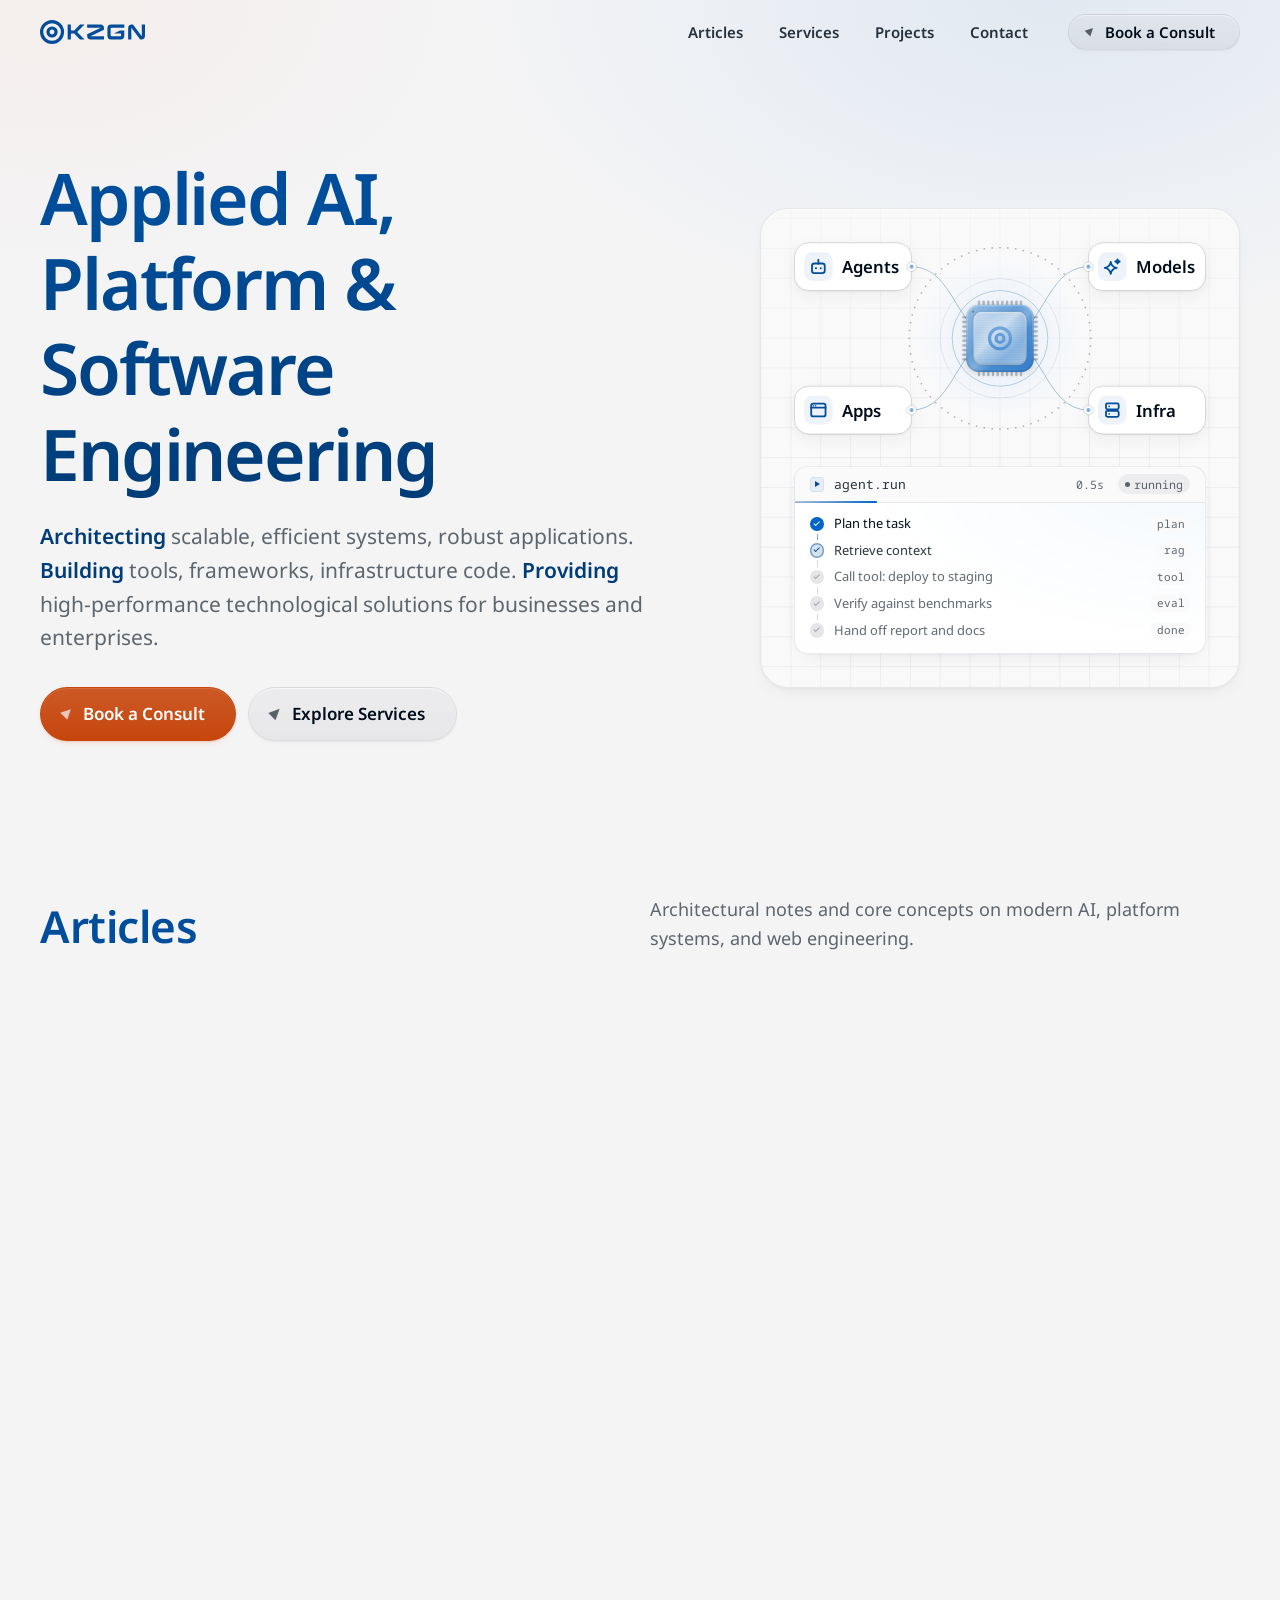
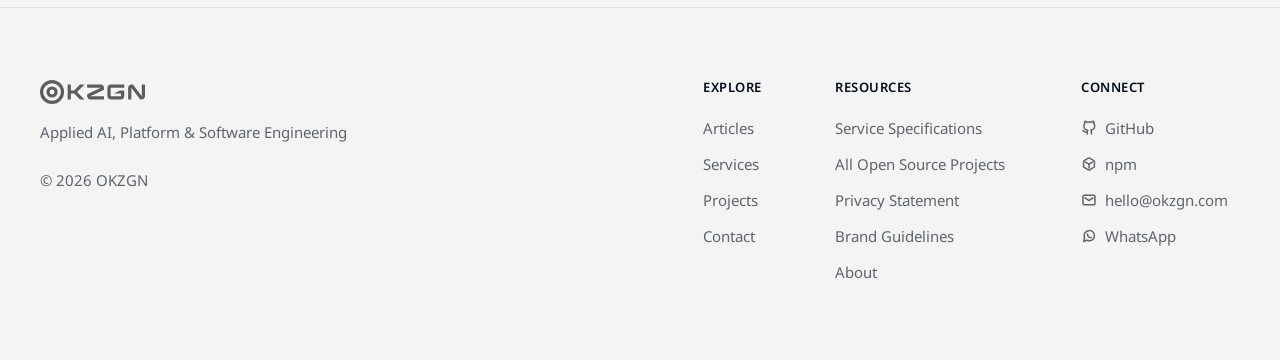
==== commit aa038627: "Styles update." ====
--- a/index.html
+++ b/index.html
@@ -276,13 +276,13 @@
 				<ul class="list relate card-grid" role="list">
 					    <li role="listitem" class="card card-hover">
     						<a href="/articles/what-is-artificial-intelligence/">
-    						    <div class="icon"><img src="./data/28_article.svg" width="80" height="80" alt="" aria-hidden="true" loading="lazy" decoding="async"></div><span class="card-bg" aria-hidden="true"><img src="./data/28_article.svg" width="80" height="80" alt="" loading="lazy" decoding="async"></span>
+    						    <div class="icon"><img src="./data/28_article.svg" width="80" height="80" alt="" aria-hidden="true" loading="lazy" decoding="async"><img aria-hidden="true" class="icon-on" src="./data/28_article.svg#warm" width="80" height="80" alt="" loading="lazy" decoding="async"></div><span class="card-bg" aria-hidden="true"><img src="./data/28_article.svg" width="80" height="80" alt="" loading="lazy" decoding="async"><img class="icon-on" src="./data/28_article.svg#warm" width="80" height="80" alt="" loading="lazy" decoding="async"></span>
     							<div class="description"><b>What is artificial intelligence?</b><span>The conceptual reality of modern AI: how statistical patterns in high-dimensional vector spaces are condensed into relational numerical layers for probabilistic inference.</span><span class="cta-text">Read more</span></div>
     						</a>
     					</li>
     					<li role="listitem" class="card card-hover">
     						<a href="/articles/why-not-build-frontend-frameworks-on-raw-html-css-or-js/">
-    						    <div class="icon"><img src="./data/28_article.svg" width="80" height="80" alt="" aria-hidden="true" loading="lazy" decoding="async"></div><span class="card-bg" aria-hidden="true"><img src="./data/28_article.svg" width="80" height="80" alt="" loading="lazy" decoding="async"></span>
+    						    <div class="icon"><img src="./data/28_article.svg" width="80" height="80" alt="" aria-hidden="true" loading="lazy" decoding="async"><img aria-hidden="true" class="icon-on" src="./data/28_article.svg#warm" width="80" height="80" alt="" loading="lazy" decoding="async"></div><span class="card-bg" aria-hidden="true"><img src="./data/28_article.svg" width="80" height="80" alt="" loading="lazy" decoding="async"><img class="icon-on" src="./data/28_article.svg#warm" width="80" height="80" alt="" loading="lazy" decoding="async"></span>
     							<div class="description"><b>Why not build frontend frameworks on raw HTML, CSS or JS?</b><span>It is possible: No endless dependencies, no dev environment setup, no build step, no Web Components required, minimal boilerplate, minimal lock-in. Raw HTML, CSS and JS have everything needed and are web standards, unlike custom syntaxes.</span><span class="cta-text">Read more</span></div>
     						</a>
     					</li>
@@ -304,16 +304,16 @@
            	        <h3>Managed</h3>
                     <p>High-capacity cloud storage, high-speed data indexing, and managed infrastructure engineered for multi-terabyte scale. <span data-nosnippet>Select to add to cart.</span></p>
     				<ul class="list" role="list">
-       					<li role="listitem" class="service-card">
+       					<li role="listitem" class="service-card card-hover">
       						<a role="button" aria-pressed="false" tabindex="0">
-      						    <div class="icon"><img src="./data/26_storage_search.svg" width="80" height="80" alt="" aria-hidden="true" loading="lazy" decoding="async"></div><span class="card-bg" aria-hidden="true"><img src="./data/26_storage_search.svg" width="80" height="80" alt="" loading="lazy" decoding="async"></span>
+      						    <div class="icon"><img src="./data/26_storage_search.svg" width="80" height="80" alt="" aria-hidden="true" loading="lazy" decoding="async"><img aria-hidden="true" class="icon-on" src="./data/26_storage_search.svg#warm" width="80" height="80" alt="" loading="lazy" decoding="async"></div><span class="card-bg" aria-hidden="true"><img src="./data/26_storage_search.svg" width="80" height="80" alt="" loading="lazy" decoding="async"><img class="icon-on" src="./data/26_storage_search.svg#warm" width="80" height="80" alt="" loading="lazy" decoding="async"></span>
      							<div class="description"><b>Storage Search</b><span>An upcoming service to find, analyze, and extract information across terabytes of files in seconds or minutes.</span></div>
      							<div class="price">From $50<sub>/mo/TB</sub></div><span class="add-toggle" aria-hidden="true"></span>
       						</a>
        					</li>
-       					<li role="listitem" class="service-card">
+       					<li role="listitem" class="service-card card-hover">
  							<a role="button" aria-pressed="false" tabindex="0">
- 							    <div class="icon"><img src="./data/27_storage_link.svg" width="80" height="80" alt="" aria-hidden="true" loading="lazy" decoding="async"></div><span class="card-bg" aria-hidden="true"><img src="./data/27_storage_link.svg" width="80" height="80" alt="" loading="lazy" decoding="async"></span>
+ 							    <div class="icon"><img src="./data/27_storage_link.svg" width="80" height="80" alt="" aria-hidden="true" loading="lazy" decoding="async"><img aria-hidden="true" class="icon-on" src="./data/27_storage_link.svg#warm" width="80" height="80" alt="" loading="lazy" decoding="async"></div><span class="card-bg" aria-hidden="true"><img src="./data/27_storage_link.svg" width="80" height="80" alt="" loading="lazy" decoding="async"><img class="icon-on" src="./data/27_storage_link.svg#warm" width="80" height="80" alt="" loading="lazy" decoding="async"></span>
 								<div class="description"><b>Storage Link</b><span>Easily upload, preserve, and access files at multi-terabyte scale without excessive costs.</span></div>
 								<div class="price">From $25<sub>/mo/TB</sub></div><span class="add-toggle" aria-hidden="true"></span>
  							</a>
@@ -324,16 +324,16 @@
 					<h3>SaaS</h3>
 					<p>Ready-to-use cloud applications, real-time sync operations, and automated commercial workflows. <span data-nosnippet>Select to add to cart.</span></p>
     				<ul class="list" role="list">
-       					<li role="listitem" class="service-card">
+       					<li role="listitem" class="service-card card-hover">
 							<a role="button" aria-pressed="false" tabindex="0">
-							    <div class="icon"><img src="./data/29_point_of_sale.svg" width="80" height="80" alt="" aria-hidden="true" loading="lazy" decoding="async"></div><span class="card-bg" aria-hidden="true"><img src="./data/29_point_of_sale.svg" width="80" height="80" alt="" loading="lazy" decoding="async"></span>
+							    <div class="icon"><img src="./data/29_point_of_sale.svg" width="80" height="80" alt="" aria-hidden="true" loading="lazy" decoding="async"><img aria-hidden="true" class="icon-on" src="./data/29_point_of_sale.svg#warm" width="80" height="80" alt="" loading="lazy" decoding="async"></div><span class="card-bg" aria-hidden="true"><img src="./data/29_point_of_sale.svg" width="80" height="80" alt="" loading="lazy" decoding="async"><img class="icon-on" src="./data/29_point_of_sale.svg#warm" width="80" height="80" alt="" loading="lazy" decoding="async"></span>
 								<div class="description"><b>Point of Sale</b><span>Cloud-synced POS for real-time inventory tracking, multi-register sales, and receipt generation.</span></div>
 								<div class="price">From $30<sub>/mo</sub></div><span class="add-toggle" aria-hidden="true"></span>
 							</a>
 						</li>
-						<li role="listitem" class="service-card">
+						<li role="listitem" class="service-card card-hover">
                        	    <a role="button" aria-pressed="false" tabindex="0">
-                           	    <div class="icon"><img src="./data/30_timed_rate_tickets.svg" width="80" height="80" alt="" aria-hidden="true" loading="lazy" decoding="async"></div><span class="card-bg" aria-hidden="true"><img src="./data/30_timed_rate_tickets.svg" width="80" height="80" alt="" loading="lazy" decoding="async"></span>
+                           	    <div class="icon"><img src="./data/30_timed_rate_tickets.svg" width="80" height="80" alt="" aria-hidden="true" loading="lazy" decoding="async"><img aria-hidden="true" class="icon-on" src="./data/30_timed_rate_tickets.svg#warm" width="80" height="80" alt="" loading="lazy" decoding="async"></div><span class="card-bg" aria-hidden="true"><img src="./data/30_timed_rate_tickets.svg" width="80" height="80" alt="" loading="lazy" decoding="async"><img class="icon-on" src="./data/30_timed_rate_tickets.svg#warm" width="80" height="80" alt="" loading="lazy" decoding="async"></span>
                               		<div class="description"><b>Timed-Rate Tickets</b><span>Automated schedule-based ticketing system with dynamic rate calculations and reports for parking, timed access, and venues.</span></div>
                               		<div class="price">From $30<sub>/mo</sub></div><span class="add-toggle" aria-hidden="true"></span>
                            	</a>
@@ -353,41 +353,41 @@
 					<h3>Applied Artificial Intelligence</h3>
 					<p>Integrate scalable AI systems, autonomous multimodal workflows, and low-latency model inference. <span data-nosnippet>Select to add to cart.</span></p>
 					<ul class="list" role="list">
-						<li role="listitem" class="service-card">
+						<li role="listitem" class="service-card card-hover">
 							<a role="button" aria-pressed="false" tabindex="0">
-								<div class="icon"><img src="./data/21_prompt_engineering.svg" width="80" height="80" alt="" aria-hidden="true" loading="lazy" decoding="async"></div><span class="card-bg" aria-hidden="true"><img src="./data/21_prompt_engineering.svg" width="80" height="80" alt="" loading="lazy" decoding="async"></span>
+								<div class="icon"><img src="./data/21_prompt_engineering.svg" width="80" height="80" alt="" aria-hidden="true" loading="lazy" decoding="async"><img aria-hidden="true" class="icon-on" src="./data/21_prompt_engineering.svg#warm" width="80" height="80" alt="" loading="lazy" decoding="async"></div><span class="card-bg" aria-hidden="true"><img src="./data/21_prompt_engineering.svg" width="80" height="80" alt="" loading="lazy" decoding="async"><img class="icon-on" src="./data/21_prompt_engineering.svg#warm" width="80" height="80" alt="" loading="lazy" decoding="async"></span>
 								<div class="description"><b>Advanced Prompt Engineering</b><span>Rigorous prompt optimization ensuring high fidelity, consistent instruction following, and strictly structured outputs.</span></div>
 								<div class="price" data-retainer="From $3,300/mo" data-retainer-hours="30">From $110<sub>/hr</sub></div><span class="add-toggle" aria-hidden="true"></span>
 							</a>
 							<a class="spec-link tag" href="/service-specifications/#1-applied-artificial-intelligence-advanced-prompt-engineering" target="_blank" rel="noopener noreferrer" aria-label="View specification for Advanced Prompt Engineering" data-nosnippet>Spec</a>
 						</li>
-						<li role="listitem" class="service-card">
+						<li role="listitem" class="service-card card-hover">
 							<a role="button" aria-pressed="false" tabindex="0">
-								<div class="icon"><img src="./data/22_autonomous_agents.svg" width="80" height="80" alt="" aria-hidden="true" loading="lazy" decoding="async"></div><span class="card-bg" aria-hidden="true"><img src="./data/22_autonomous_agents.svg" width="80" height="80" alt="" loading="lazy" decoding="async"></span>
+								<div class="icon"><img src="./data/22_autonomous_agents.svg" width="80" height="80" alt="" aria-hidden="true" loading="lazy" decoding="async"><img aria-hidden="true" class="icon-on" src="./data/22_autonomous_agents.svg#warm" width="80" height="80" alt="" loading="lazy" decoding="async"></div><span class="card-bg" aria-hidden="true"><img src="./data/22_autonomous_agents.svg" width="80" height="80" alt="" loading="lazy" decoding="async"><img class="icon-on" src="./data/22_autonomous_agents.svg#warm" width="80" height="80" alt="" loading="lazy" decoding="async"></span>
 								<div class="description"><b>Autonomous Multimodal Agents</b><span>Developing AI workers capable of understanding multilingual text, media, or documents, for sales, support, and automation.</span></div>
 								<div class="price" data-retainer="From $7,500/mo" data-retainer-hours="50">From $150<sub>/hr</sub></div><span class="add-toggle" aria-hidden="true"></span>
 							</a>
 							<a class="spec-link tag" href="/service-specifications/#1-applied-artificial-intelligence-autonomous-multimodal-agents" target="_blank" rel="noopener noreferrer" aria-label="View specification for Autonomous Multimodal Agents" data-nosnippet>Spec</a>
 						</li>
-						<li role="listitem" class="service-card">
+						<li role="listitem" class="service-card card-hover">
 							<a role="button" aria-pressed="false" tabindex="0">
-								<div class="icon"><img src="./data/23_ai_architecture.svg" width="80" height="80" alt="" aria-hidden="true" loading="lazy" decoding="async"></div><span class="card-bg" aria-hidden="true"><img src="./data/23_ai_architecture.svg" width="80" height="80" alt="" loading="lazy" decoding="async"></span>
+								<div class="icon"><img src="./data/23_ai_architecture.svg" width="80" height="80" alt="" aria-hidden="true" loading="lazy" decoding="async"><img aria-hidden="true" class="icon-on" src="./data/23_ai_architecture.svg#warm" width="80" height="80" alt="" loading="lazy" decoding="async"></div><span class="card-bg" aria-hidden="true"><img src="./data/23_ai_architecture.svg" width="80" height="80" alt="" loading="lazy" decoding="async"><img class="icon-on" src="./data/23_ai_architecture.svg#warm" width="80" height="80" alt="" loading="lazy" decoding="async"></span>
 								<div class="description"><b>High-Throughput AI Architecture</b><span>Scalable systems engineered for high-concurrency request processing (RPS) and optimized media processing pipelines.</span></div>
 								<div class="price" data-retainer="From $8,000/mo" data-retainer-hours="50">From $160<sub>/hr</sub></div><span class="add-toggle" aria-hidden="true"></span>
 							</a>
 							<a class="spec-link tag" href="/service-specifications/#1-applied-artificial-intelligence-high-throughput-ai-architecture" target="_blank" rel="noopener noreferrer" aria-label="View specification for High-Throughput AI Architecture" data-nosnippet>Spec</a>
 						</li>
-						<li role="listitem" class="service-card">
+						<li role="listitem" class="service-card card-hover">
 							<a role="button" aria-pressed="false" tabindex="0">
-								<div class="icon"><img src="./data/24_model_deployment.svg" width="80" height="80" alt="" aria-hidden="true" loading="lazy" decoding="async"></div><span class="card-bg" aria-hidden="true"><img src="./data/24_model_deployment.svg" width="80" height="80" alt="" loading="lazy" decoding="async"></span>
+								<div class="icon"><img src="./data/24_model_deployment.svg" width="80" height="80" alt="" aria-hidden="true" loading="lazy" decoding="async"><img aria-hidden="true" class="icon-on" src="./data/24_model_deployment.svg#warm" width="80" height="80" alt="" loading="lazy" decoding="async"></div><span class="card-bg" aria-hidden="true"><img src="./data/24_model_deployment.svg" width="80" height="80" alt="" loading="lazy" decoding="async"><img class="icon-on" src="./data/24_model_deployment.svg#warm" width="80" height="80" alt="" loading="lazy" decoding="async"></span>
 								<div class="description"><b>Custom Model Deployment</b><span>Secure, low-latency serving of open-source models on GPU environments.</span></div>
 								<div class="price" data-retainer="From $3,900/mo" data-retainer-hours="30">From $130<sub>/hr</sub></div><span class="add-toggle" aria-hidden="true"></span>
 							</a>
 							<a class="spec-link tag" href="/service-specifications/#1-applied-artificial-intelligence-custom-model-deployment" target="_blank" rel="noopener noreferrer" aria-label="View specification for Custom Model Deployment" data-nosnippet>Spec</a>
 						</li>
-						<li role="listitem" class="service-card">
+						<li role="listitem" class="service-card card-hover">
 							<a role="button" aria-pressed="false" tabindex="0">
-								<div class="icon"><img src="./data/25_ai_costs_reliability.svg" width="80" height="80" alt="" aria-hidden="true" loading="lazy" decoding="async"></div><span class="card-bg" aria-hidden="true"><img src="./data/25_ai_costs_reliability.svg" width="80" height="80" alt="" loading="lazy" decoding="async"></span>
+								<div class="icon"><img src="./data/25_ai_costs_reliability.svg" width="80" height="80" alt="" aria-hidden="true" loading="lazy" decoding="async"><img aria-hidden="true" class="icon-on" src="./data/25_ai_costs_reliability.svg#warm" width="80" height="80" alt="" loading="lazy" decoding="async"></div><span class="card-bg" aria-hidden="true"><img src="./data/25_ai_costs_reliability.svg" width="80" height="80" alt="" loading="lazy" decoding="async"><img class="icon-on" src="./data/25_ai_costs_reliability.svg#warm" width="80" height="80" alt="" loading="lazy" decoding="async"></span>
 								<div class="description"><b>AI Costs & Reliability</b><span>Implementing dynamic strategies and techniques to optimize or control costs, maximize ROI, and maintain profitability.</span></div>
 								<div class="price" data-retainer="From $2,800/mo" data-retainer-hours="20">From $140<sub>/hr</sub></div><span class="add-toggle" aria-hidden="true"></span>
 							</a>
@@ -400,11 +400,11 @@
 					<h3>Platform Development & Architecture</h3>
 					<p>Resilient platform foundations, architectural governance, and high-velocity developer tooling. <span data-nosnippet>Select to add to cart.</span></p>
 					<ul class="list" role="list">
-						<li role="listitem" class="service-card"><a role="button" aria-pressed="false" tabindex="0"><div class="icon"><img src="./data/01_system_design.svg" width="80" height="80" alt="" aria-hidden="true" loading="lazy" decoding="async"></div><span class="card-bg" aria-hidden="true"><img src="./data/01_system_design.svg" width="80" height="80" alt="" loading="lazy" decoding="async"></span><div class="description"><b>System Design</b><span>Architecture planning for scalable, maintainable platforms—from monoliths to microservices.</span></div><div class="price" data-retainer="From $2,600/mo" data-retainer-hours="20">From $130<sub>/hr</sub></div><span class="add-toggle" aria-hidden="true"></span></a><a class="spec-link tag" href="/service-specifications/#2-platform-development-architecture-system-design" target="_blank" rel="noopener noreferrer" aria-label="View specification for System Design" data-nosnippet>Spec</a></li>
-						<li role="listitem" class="service-card"><a role="button" aria-pressed="false" tabindex="0"><div class="icon"><img src="./data/02_technical_audits.svg" width="80" height="80" alt="" aria-hidden="true" loading="lazy" decoding="async"></div><span class="card-bg" aria-hidden="true"><img src="./data/02_technical_audits.svg" width="80" height="80" alt="" loading="lazy" decoding="async"></span><div class="description"><b>Technical Audits</b><span>Assessment of existing codebases, infrastructure, and workflows to identify bottlenecks and risks.</span></div><div class="price">From $500</div><span class="add-toggle" aria-hidden="true"></span></a><a class="spec-link tag" href="/service-specifications/#2-platform-development-architecture-technical-audits" target="_blank" rel="noopener noreferrer" aria-label="View specification for Technical Audits" data-nosnippet>Spec</a></li>
-						<li role="listitem" class="service-card"><a role="button" aria-pressed="false" tabindex="0"><div class="icon"><img src="./data/03_tech_stack_advisory.svg" width="80" height="80" alt="" aria-hidden="true" loading="lazy" decoding="async"></div><span class="card-bg" aria-hidden="true"><img src="./data/03_tech_stack_advisory.svg" width="80" height="80" alt="" loading="lazy" decoding="async"></span><div class="description"><b>Tech Stack Advisory</b><span>Guidance on choosing the right technologies, frameworks, and tools for each use case (Nest, Express, uWebSockets, Echo, Fiber,...).</span></div><div class="price" data-retainer="From $1,800/mo" data-retainer-hours="15">From $120<sub>/hr</sub></div><span class="add-toggle" aria-hidden="true"></span></a><a class="spec-link tag" href="/service-specifications/#2-platform-development-architecture-tech-stack-advisory" target="_blank" rel="noopener noreferrer" aria-label="View specification for Tech Stack Advisory" data-nosnippet>Spec</a></li>
-						<li role="listitem" class="service-card"><a role="button" aria-pressed="false" tabindex="0"><div class="icon"><img src="./data/04_cicd_pipelines.svg" width="80" height="80" alt="" aria-hidden="true" loading="lazy" decoding="async"></div><span class="card-bg" aria-hidden="true"><img src="./data/04_cicd_pipelines.svg" width="80" height="80" alt="" loading="lazy" decoding="async"></span><div class="description"><b>CI/CD Pipelines</b><span>Design and implementation of automated build, test, and deployment workflows (GitHub, Cloudflare,...).</span></div><div class="price">From $500</div><span class="add-toggle" aria-hidden="true"></span></a><a class="spec-link tag" href="/service-specifications/#2-platform-development-architecture-ci-cd-pipelines" target="_blank" rel="noopener noreferrer" aria-label="View specification for CI/CD Pipelines" data-nosnippet>Spec</a></li>
-						<li role="listitem" class="service-card"><a role="button" aria-pressed="false" tabindex="0"><div class="icon"><img src="./data/05_internal_tooling.svg" width="80" height="80" alt="" aria-hidden="true" loading="lazy" decoding="async"></div><span class="card-bg" aria-hidden="true"><img src="./data/05_internal_tooling.svg" width="80" height="80" alt="" loading="lazy" decoding="async"></span><div class="description"><b>Internal Tooling</b><span>Custom developer tools, CLIs, and frameworks designed to accelerate team velocity and productivity.</span></div><div class="price" data-retainer="From $4,000/mo" data-retainer-hours="40">From $100<sub>/hr</sub></div><span class="add-toggle" aria-hidden="true"></span></a><a class="spec-link tag" href="/service-specifications/#2-platform-development-architecture-internal-tooling" target="_blank" rel="noopener noreferrer" aria-label="View specification for Internal Tooling" data-nosnippet>Spec</a></li>
+						<li role="listitem" class="service-card card-hover"><a role="button" aria-pressed="false" tabindex="0"><div class="icon"><img src="./data/01_system_design.svg" width="80" height="80" alt="" aria-hidden="true" loading="lazy" decoding="async"><img aria-hidden="true" class="icon-on" src="./data/01_system_design.svg#warm" width="80" height="80" alt="" loading="lazy" decoding="async"></div><span class="card-bg" aria-hidden="true"><img src="./data/01_system_design.svg" width="80" height="80" alt="" loading="lazy" decoding="async"><img class="icon-on" src="./data/01_system_design.svg#warm" width="80" height="80" alt="" loading="lazy" decoding="async"></span><div class="description"><b>System Design</b><span>Architecture planning for scalable, maintainable platforms—from monoliths to microservices.</span></div><div class="price" data-retainer="From $2,600/mo" data-retainer-hours="20">From $130<sub>/hr</sub></div><span class="add-toggle" aria-hidden="true"></span></a><a class="spec-link tag" href="/service-specifications/#2-platform-development-architecture-system-design" target="_blank" rel="noopener noreferrer" aria-label="View specification for System Design" data-nosnippet>Spec</a></li>
+						<li role="listitem" class="service-card card-hover"><a role="button" aria-pressed="false" tabindex="0"><div class="icon"><img src="./data/02_technical_audits.svg" width="80" height="80" alt="" aria-hidden="true" loading="lazy" decoding="async"><img aria-hidden="true" class="icon-on" src="./data/02_technical_audits.svg#warm" width="80" height="80" alt="" loading="lazy" decoding="async"></div><span class="card-bg" aria-hidden="true"><img src="./data/02_technical_audits.svg" width="80" height="80" alt="" loading="lazy" decoding="async"><img class="icon-on" src="./data/02_technical_audits.svg#warm" width="80" height="80" alt="" loading="lazy" decoding="async"></span><div class="description"><b>Technical Audits</b><span>Assessment of existing codebases, infrastructure, and workflows to identify bottlenecks and risks.</span></div><div class="price">From $500</div><span class="add-toggle" aria-hidden="true"></span></a><a class="spec-link tag" href="/service-specifications/#2-platform-development-architecture-technical-audits" target="_blank" rel="noopener noreferrer" aria-label="View specification for Technical Audits" data-nosnippet>Spec</a></li>
+						<li role="listitem" class="service-card card-hover"><a role="button" aria-pressed="false" tabindex="0"><div class="icon"><img src="./data/03_tech_stack_advisory.svg" width="80" height="80" alt="" aria-hidden="true" loading="lazy" decoding="async"><img aria-hidden="true" class="icon-on" src="./data/03_tech_stack_advisory.svg#warm" width="80" height="80" alt="" loading="lazy" decoding="async"></div><span class="card-bg" aria-hidden="true"><img src="./data/03_tech_stack_advisory.svg" width="80" height="80" alt="" loading="lazy" decoding="async"><img class="icon-on" src="./data/03_tech_stack_advisory.svg#warm" width="80" height="80" alt="" loading="lazy" decoding="async"></span><div class="description"><b>Tech Stack Advisory</b><span>Guidance on choosing the right technologies, frameworks, and tools for each use case (Nest, Express, uWebSockets, Echo, Fiber,...).</span></div><div class="price" data-retainer="From $1,800/mo" data-retainer-hours="15">From $120<sub>/hr</sub></div><span class="add-toggle" aria-hidden="true"></span></a><a class="spec-link tag" href="/service-specifications/#2-platform-development-architecture-tech-stack-advisory" target="_blank" rel="noopener noreferrer" aria-label="View specification for Tech Stack Advisory" data-nosnippet>Spec</a></li>
+						<li role="listitem" class="service-card card-hover"><a role="button" aria-pressed="false" tabindex="0"><div class="icon"><img src="./data/04_cicd_pipelines.svg" width="80" height="80" alt="" aria-hidden="true" loading="lazy" decoding="async"><img aria-hidden="true" class="icon-on" src="./data/04_cicd_pipelines.svg#warm" width="80" height="80" alt="" loading="lazy" decoding="async"></div><span class="card-bg" aria-hidden="true"><img src="./data/04_cicd_pipelines.svg" width="80" height="80" alt="" loading="lazy" decoding="async"><img class="icon-on" src="./data/04_cicd_pipelines.svg#warm" width="80" height="80" alt="" loading="lazy" decoding="async"></span><div class="description"><b>CI/CD Pipelines</b><span>Design and implementation of automated build, test, and deployment workflows (GitHub, Cloudflare,...).</span></div><div class="price">From $500</div><span class="add-toggle" aria-hidden="true"></span></a><a class="spec-link tag" href="/service-specifications/#2-platform-development-architecture-ci-cd-pipelines" target="_blank" rel="noopener noreferrer" aria-label="View specification for CI/CD Pipelines" data-nosnippet>Spec</a></li>
+						<li role="listitem" class="service-card card-hover"><a role="button" aria-pressed="false" tabindex="0"><div class="icon"><img src="./data/05_internal_tooling.svg" width="80" height="80" alt="" aria-hidden="true" loading="lazy" decoding="async"><img aria-hidden="true" class="icon-on" src="./data/05_internal_tooling.svg#warm" width="80" height="80" alt="" loading="lazy" decoding="async"></div><span class="card-bg" aria-hidden="true"><img src="./data/05_internal_tooling.svg" width="80" height="80" alt="" loading="lazy" decoding="async"><img class="icon-on" src="./data/05_internal_tooling.svg#warm" width="80" height="80" alt="" loading="lazy" decoding="async"></span><div class="description"><b>Internal Tooling</b><span>Custom developer tools, CLIs, and frameworks designed to accelerate team velocity and productivity.</span></div><div class="price" data-retainer="From $4,000/mo" data-retainer-hours="40">From $100<sub>/hr</sub></div><span class="add-toggle" aria-hidden="true"></span></a><a class="spec-link tag" href="/service-specifications/#2-platform-development-architecture-internal-tooling" target="_blank" rel="noopener noreferrer" aria-label="View specification for Internal Tooling" data-nosnippet>Spec</a></li>
 					</ul>
 					<a href="#contact" class="btn-ghost btn-sm category-cta"><span>Book a Consult</span></a>
 				</div>
@@ -414,12 +414,12 @@
 					<h3>Web & Mobile Development</h3>
 					<p>Full-stack engineering for mission-critical web platforms and cross-platform applications. <span data-nosnippet>Select to add to cart.</span></p>
 					<ul class="list" role="list">
-						<li role="listitem" class="service-card"><a role="button" aria-pressed="false" tabindex="0"><div class="icon"><img src="./data/06_custom_web_design.svg" width="80" height="80" alt="" aria-hidden="true" loading="lazy" decoding="async"></div><span class="card-bg" aria-hidden="true"><img src="./data/06_custom_web_design.svg" width="80" height="80" alt="" loading="lazy" decoding="async"></span><div class="description"><b>Custom Web Design</b><span>Modern, consistent, and user-centric interfaces built from scratch, using frameworks or utilities (Tailwind, PrimeNG,...).</span></div><div class="price">From $800</div><span class="add-toggle" aria-hidden="true"></span></a><a class="spec-link tag" href="/service-specifications/#3-web-mobile-development-custom-web-design" target="_blank" rel="noopener noreferrer" aria-label="View specification for Custom Web Design" data-nosnippet>Spec</a></li>
-						<li role="listitem" class="service-card"><a role="button" aria-pressed="false" tabindex="0"><div class="icon"><img src="./data/07_high_performance_frontend.svg" width="80" height="80" alt="" aria-hidden="true" loading="lazy" decoding="async"></div><span class="card-bg" aria-hidden="true"><img src="./data/07_high_performance_frontend.svg" width="80" height="80" alt="" loading="lazy" decoding="async"></span><div class="description"><b>High-Performance Frontend</b><span>Fast, lightweight, and responsive interfaces (HTML5, CSS3, JavaScript, Angular, React,...).</span></div><div class="price" data-retainer="From $3,400/mo" data-retainer-hours="40">From $85<sub>/hr</sub></div><span class="add-toggle" aria-hidden="true"></span></a><a class="spec-link tag" href="/service-specifications/#3-web-mobile-development-high-performance-frontend" target="_blank" rel="noopener noreferrer" aria-label="View specification for High-Performance Frontend" data-nosnippet>Spec</a></li>
-						<li role="listitem" class="service-card"><a role="button" aria-pressed="false" tabindex="0"><div class="icon"><img src="./data/08_scalable_backend.svg" width="80" height="80" alt="" aria-hidden="true" loading="lazy" decoding="async"></div><span class="card-bg" aria-hidden="true"><img src="./data/08_scalable_backend.svg" width="80" height="80" alt="" loading="lazy" decoding="async"></span><div class="description"><b>Scalable Backend</b><span>Robust server-side programming designed to handle everything from low- to high-traffic loads (PHP, Node.js, Lua, Go, Rust,...).</span></div><div class="price" data-retainer="From $4,000/mo" data-retainer-hours="40">From $100<sub>/hr</sub></div><span class="add-toggle" aria-hidden="true"></span></a><a class="spec-link tag" href="/service-specifications/#3-web-mobile-development-scalable-backend" target="_blank" rel="noopener noreferrer" aria-label="View specification for Scalable Backend" data-nosnippet>Spec</a></li>
-						<li role="listitem" class="service-card"><a role="button" aria-pressed="false" tabindex="0"><div class="icon"><img src="./data/09_cross_device_compatibility.svg" width="80" height="80" alt="" aria-hidden="true" loading="lazy" decoding="async"></div><span class="card-bg" aria-hidden="true"><img src="./data/09_cross_device_compatibility.svg" width="80" height="80" alt="" loading="lazy" decoding="async"></span><div class="description"><b>Cross-Device Compatibility</b><span>Optimized experiences for mobile, tablet, and desktop.</span></div><div class="price">From $300</div><span class="add-toggle" aria-hidden="true"></span></a><a class="spec-link tag" href="/service-specifications/#3-web-mobile-development-cross-device-compatibility" target="_blank" rel="noopener noreferrer" aria-label="View specification for Cross-Device Compatibility" data-nosnippet>Spec</a></li>
-						<li role="listitem" class="service-card"><a role="button" aria-pressed="false" tabindex="0"><div class="icon"><img src="./data/10_mobile_apps.svg" width="80" height="80" alt="" aria-hidden="true" loading="lazy" decoding="async"></div><span class="card-bg" aria-hidden="true"><img src="./data/10_mobile_apps.svg" width="80" height="80" alt="" loading="lazy" decoding="async"></span><div class="description"><b>Mobile Apps</b><span>Cost-effective, high-quality mobile solutions (PWA, Ionic, React Native,...) for Android and iOS.</span></div><div class="price">From $10,000</div><span class="add-toggle" aria-hidden="true"></span></a><a class="spec-link tag" href="/service-specifications/#3-web-mobile-development-mobile-apps" target="_blank" rel="noopener noreferrer" aria-label="View specification for Mobile Apps" data-nosnippet>Spec</a></li>
-						<li role="listitem" class="service-card"><a role="button" aria-pressed="false" tabindex="0"><div class="icon"><img src="./data/11_feature_integration.svg" width="80" height="80" alt="" aria-hidden="true" loading="lazy" decoding="async"></div><span class="card-bg" aria-hidden="true"><img src="./data/11_feature_integration.svg" width="80" height="80" alt="" loading="lazy" decoding="async"></span><div class="description"><b>Feature Integration</b><span>CDN implementation, GPS, databases (Parse, SQLite, Redis, serverless, KV, D1,...), secure authentication, custom APIs, and SEO.</span></div><div class="price" data-retainer="From $2,400/mo" data-retainer-hours="30">From $80<sub>/hr</sub></div><span class="add-toggle" aria-hidden="true"></span></a><a class="spec-link tag" href="/service-specifications/#3-web-mobile-development-feature-integration" target="_blank" rel="noopener noreferrer" aria-label="View specification for Feature Integration" data-nosnippet>Spec</a></li>
+						<li role="listitem" class="service-card card-hover"><a role="button" aria-pressed="false" tabindex="0"><div class="icon"><img src="./data/06_custom_web_design.svg" width="80" height="80" alt="" aria-hidden="true" loading="lazy" decoding="async"><img aria-hidden="true" class="icon-on" src="./data/06_custom_web_design.svg#warm" width="80" height="80" alt="" loading="lazy" decoding="async"></div><span class="card-bg" aria-hidden="true"><img src="./data/06_custom_web_design.svg" width="80" height="80" alt="" loading="lazy" decoding="async"><img class="icon-on" src="./data/06_custom_web_design.svg#warm" width="80" height="80" alt="" loading="lazy" decoding="async"></span><div class="description"><b>Custom Web Design</b><span>Modern, consistent, and user-centric interfaces built from scratch, using frameworks or utilities (Tailwind, PrimeNG,...).</span></div><div class="price">From $800</div><span class="add-toggle" aria-hidden="true"></span></a><a class="spec-link tag" href="/service-specifications/#3-web-mobile-development-custom-web-design" target="_blank" rel="noopener noreferrer" aria-label="View specification for Custom Web Design" data-nosnippet>Spec</a></li>
+						<li role="listitem" class="service-card card-hover"><a role="button" aria-pressed="false" tabindex="0"><div class="icon"><img src="./data/07_high_performance_frontend.svg" width="80" height="80" alt="" aria-hidden="true" loading="lazy" decoding="async"><img aria-hidden="true" class="icon-on" src="./data/07_high_performance_frontend.svg#warm" width="80" height="80" alt="" loading="lazy" decoding="async"></div><span class="card-bg" aria-hidden="true"><img src="./data/07_high_performance_frontend.svg" width="80" height="80" alt="" loading="lazy" decoding="async"><img class="icon-on" src="./data/07_high_performance_frontend.svg#warm" width="80" height="80" alt="" loading="lazy" decoding="async"></span><div class="description"><b>High-Performance Frontend</b><span>Fast, lightweight, and responsive interfaces (HTML5, CSS3, JavaScript, Angular, React,...).</span></div><div class="price" data-retainer="From $3,400/mo" data-retainer-hours="40">From $85<sub>/hr</sub></div><span class="add-toggle" aria-hidden="true"></span></a><a class="spec-link tag" href="/service-specifications/#3-web-mobile-development-high-performance-frontend" target="_blank" rel="noopener noreferrer" aria-label="View specification for High-Performance Frontend" data-nosnippet>Spec</a></li>
+						<li role="listitem" class="service-card card-hover"><a role="button" aria-pressed="false" tabindex="0"><div class="icon"><img src="./data/08_scalable_backend.svg" width="80" height="80" alt="" aria-hidden="true" loading="lazy" decoding="async"><img aria-hidden="true" class="icon-on" src="./data/08_scalable_backend.svg#warm" width="80" height="80" alt="" loading="lazy" decoding="async"></div><span class="card-bg" aria-hidden="true"><img src="./data/08_scalable_backend.svg" width="80" height="80" alt="" loading="lazy" decoding="async"><img class="icon-on" src="./data/08_scalable_backend.svg#warm" width="80" height="80" alt="" loading="lazy" decoding="async"></span><div class="description"><b>Scalable Backend</b><span>Robust server-side programming designed to handle everything from low- to high-traffic loads (PHP, Node.js, Lua, Go, Rust,...).</span></div><div class="price" data-retainer="From $4,000/mo" data-retainer-hours="40">From $100<sub>/hr</sub></div><span class="add-toggle" aria-hidden="true"></span></a><a class="spec-link tag" href="/service-specifications/#3-web-mobile-development-scalable-backend" target="_blank" rel="noopener noreferrer" aria-label="View specification for Scalable Backend" data-nosnippet>Spec</a></li>
+						<li role="listitem" class="service-card card-hover"><a role="button" aria-pressed="false" tabindex="0"><div class="icon"><img src="./data/09_cross_device_compatibility.svg" width="80" height="80" alt="" aria-hidden="true" loading="lazy" decoding="async"><img aria-hidden="true" class="icon-on" src="./data/09_cross_device_compatibility.svg#warm" width="80" height="80" alt="" loading="lazy" decoding="async"></div><span class="card-bg" aria-hidden="true"><img src="./data/09_cross_device_compatibility.svg" width="80" height="80" alt="" loading="lazy" decoding="async"><img class="icon-on" src="./data/09_cross_device_compatibility.svg#warm" width="80" height="80" alt="" loading="lazy" decoding="async"></span><div class="description"><b>Cross-Device Compatibility</b><span>Optimized experiences for mobile, tablet, and desktop.</span></div><div class="price">From $300</div><span class="add-toggle" aria-hidden="true"></span></a><a class="spec-link tag" href="/service-specifications/#3-web-mobile-development-cross-device-compatibility" target="_blank" rel="noopener noreferrer" aria-label="View specification for Cross-Device Compatibility" data-nosnippet>Spec</a></li>
+						<li role="listitem" class="service-card card-hover"><a role="button" aria-pressed="false" tabindex="0"><div class="icon"><img src="./data/10_mobile_apps.svg" width="80" height="80" alt="" aria-hidden="true" loading="lazy" decoding="async"><img aria-hidden="true" class="icon-on" src="./data/10_mobile_apps.svg#warm" width="80" height="80" alt="" loading="lazy" decoding="async"></div><span class="card-bg" aria-hidden="true"><img src="./data/10_mobile_apps.svg" width="80" height="80" alt="" loading="lazy" decoding="async"><img class="icon-on" src="./data/10_mobile_apps.svg#warm" width="80" height="80" alt="" loading="lazy" decoding="async"></span><div class="description"><b>Mobile Apps</b><span>Cost-effective, high-quality mobile solutions (PWA, Ionic, React Native,...) for Android and iOS.</span></div><div class="price">From $10,000</div><span class="add-toggle" aria-hidden="true"></span></a><a class="spec-link tag" href="/service-specifications/#3-web-mobile-development-mobile-apps" target="_blank" rel="noopener noreferrer" aria-label="View specification for Mobile Apps" data-nosnippet>Spec</a></li>
+						<li role="listitem" class="service-card card-hover"><a role="button" aria-pressed="false" tabindex="0"><div class="icon"><img src="./data/11_feature_integration.svg" width="80" height="80" alt="" aria-hidden="true" loading="lazy" decoding="async"><img aria-hidden="true" class="icon-on" src="./data/11_feature_integration.svg#warm" width="80" height="80" alt="" loading="lazy" decoding="async"></div><span class="card-bg" aria-hidden="true"><img src="./data/11_feature_integration.svg" width="80" height="80" alt="" loading="lazy" decoding="async"><img class="icon-on" src="./data/11_feature_integration.svg#warm" width="80" height="80" alt="" loading="lazy" decoding="async"></span><div class="description"><b>Feature Integration</b><span>CDN implementation, GPS, databases (Parse, SQLite, Redis, serverless, KV, D1,...), secure authentication, custom APIs, and SEO.</span></div><div class="price" data-retainer="From $2,400/mo" data-retainer-hours="30">From $80<sub>/hr</sub></div><span class="add-toggle" aria-hidden="true"></span></a><a class="spec-link tag" href="/service-specifications/#3-web-mobile-development-feature-integration" target="_blank" rel="noopener noreferrer" aria-label="View specification for Feature Integration" data-nosnippet>Spec</a></li>
 					</ul>
 					<a href="#contact" class="btn-ghost btn-sm category-cta"><span>Get a Quote</span></a>
 				</div>
@@ -428,11 +428,11 @@
 					<h3>Infrastructure & Hosting</h3>
 					<p>High-availability cloud provisioning, secure edge routing, and dedicated bare-metal environments. <span data-nosnippet>Select to add to cart.</span></p>
 					<ul class="list" role="list">
-						<li role="listitem" class="service-card"><a role="button" aria-pressed="false" tabindex="0"><div class="icon"><img src="./data/12_domain_management.svg" width="80" height="80" alt="" aria-hidden="true" loading="lazy" decoding="async"></div><span class="card-bg" aria-hidden="true"><img src="./data/12_domain_management.svg" width="80" height="80" alt="" loading="lazy" decoding="async"></span><div class="description"><b>Domain Management</b><span>Full registration and configuration of domain names (DNS, routing, IPs,...).</span></div><div class="price">From $150<sub>/yr</sub></div><span class="add-toggle" aria-hidden="true"></span></a><a class="spec-link tag" href="/service-specifications/#4-infrastructure-hosting-domain-management" target="_blank" rel="noopener noreferrer" aria-label="View specification for Domain Management" data-nosnippet>Spec</a></li>
-						<li role="listitem" class="service-card"><a role="button" aria-pressed="false" tabindex="0"><div class="icon"><img src="./data/13_high_performance_hosting.svg" width="80" height="80" alt="" aria-hidden="true" loading="lazy" decoding="async"></div><span class="card-bg" aria-hidden="true"><img src="./data/13_high_performance_hosting.svg" width="80" height="80" alt="" loading="lazy" decoding="async"></span><div class="description"><b>High-Performance Hosting</b><span>Secure, fast, and reliable hosting for systems, applications, and websites.</span></div><div class="price">From $100<sub>/mo</sub></div><span class="add-toggle" aria-hidden="true"></span></a><a class="spec-link tag" href="/service-specifications/#4-infrastructure-hosting-high-performance-hosting" target="_blank" rel="noopener noreferrer" aria-label="View specification for High-Performance Hosting" data-nosnippet>Spec</a></li>
-						<li role="listitem" class="service-card"><a role="button" aria-pressed="false" tabindex="0"><div class="icon"><img src="./data/14_server_solutions.svg" width="80" height="80" alt="" aria-hidden="true" loading="lazy" decoding="async"></div><span class="card-bg" aria-hidden="true"><img src="./data/14_server_solutions.svg" width="80" height="80" alt="" loading="lazy" decoding="async"></span><div class="description"><b>Professional Server Solutions</b><span>Powerful, modern infrastructure tailored to enterprise needs (AWS, GCP, Azure, VPS, bare-metal,...).</span></div><div class="price" data-retainer="From $3,450/mo" data-retainer-hours="30">From $115<sub>/hr</sub></div><span class="add-toggle" aria-hidden="true"></span></a><a class="spec-link tag" href="/service-specifications/#4-infrastructure-hosting-professional-server-solutions" target="_blank" rel="noopener noreferrer" aria-label="View specification for Professional Server Solutions" data-nosnippet>Spec</a></li>
-						<li role="listitem" class="service-card"><a role="button" aria-pressed="false" tabindex="0"><div class="icon"><img src="./data/15_security_first.svg" width="80" height="80" alt="" aria-hidden="true" loading="lazy" decoding="async"></div><span class="card-bg" aria-hidden="true"><img src="./data/15_security_first.svg" width="80" height="80" alt="" loading="lazy" decoding="async"></span><div class="description"><b>Security First</b><span>Advanced protection against DDoS and brute-force attacks, mitigating the OWASP Top 10 security vulnerabilities.</span></div><div class="price">From $500</div><span class="add-toggle" aria-hidden="true"></span></a><a class="spec-link tag" href="/service-specifications/#4-infrastructure-hosting-security-first" target="_blank" rel="noopener noreferrer" aria-label="View specification for Security First" data-nosnippet>Spec</a></li>
-						<li role="listitem" class="service-card"><a role="button" aria-pressed="false" tabindex="0"><div class="icon"><img src="./data/16_ssl_dns.svg" width="80" height="80" alt="" aria-hidden="true" loading="lazy" decoding="async"></div><span class="card-bg" aria-hidden="true"><img src="./data/16_ssl_dns.svg" width="80" height="80" alt="" loading="lazy" decoding="async"></span><div class="description"><b>SSL & DNS</b><span>Expert management of certificates and DNS records to ensure trust and connectivity.</span></div><div class="price">From $150<sub>/yr</sub></div><span class="add-toggle" aria-hidden="true"></span></a><a class="spec-link tag" href="/service-specifications/#4-infrastructure-hosting-ssl-dns" target="_blank" rel="noopener noreferrer" aria-label="View specification for SSL and DNS" data-nosnippet>Spec</a></li>
+						<li role="listitem" class="service-card card-hover"><a role="button" aria-pressed="false" tabindex="0"><div class="icon"><img src="./data/12_domain_management.svg" width="80" height="80" alt="" aria-hidden="true" loading="lazy" decoding="async"><img aria-hidden="true" class="icon-on" src="./data/12_domain_management.svg#warm" width="80" height="80" alt="" loading="lazy" decoding="async"></div><span class="card-bg" aria-hidden="true"><img src="./data/12_domain_management.svg" width="80" height="80" alt="" loading="lazy" decoding="async"><img class="icon-on" src="./data/12_domain_management.svg#warm" width="80" height="80" alt="" loading="lazy" decoding="async"></span><div class="description"><b>Domain Management</b><span>Full registration and configuration of domain names (DNS, routing, IPs,...).</span></div><div class="price">From $150<sub>/yr</sub></div><span class="add-toggle" aria-hidden="true"></span></a><a class="spec-link tag" href="/service-specifications/#4-infrastructure-hosting-domain-management" target="_blank" rel="noopener noreferrer" aria-label="View specification for Domain Management" data-nosnippet>Spec</a></li>
+						<li role="listitem" class="service-card card-hover"><a role="button" aria-pressed="false" tabindex="0"><div class="icon"><img src="./data/13_high_performance_hosting.svg" width="80" height="80" alt="" aria-hidden="true" loading="lazy" decoding="async"><img aria-hidden="true" class="icon-on" src="./data/13_high_performance_hosting.svg#warm" width="80" height="80" alt="" loading="lazy" decoding="async"></div><span class="card-bg" aria-hidden="true"><img src="./data/13_high_performance_hosting.svg" width="80" height="80" alt="" loading="lazy" decoding="async"><img class="icon-on" src="./data/13_high_performance_hosting.svg#warm" width="80" height="80" alt="" loading="lazy" decoding="async"></span><div class="description"><b>High-Performance Hosting</b><span>Secure, fast, and reliable hosting for systems, applications, and websites.</span></div><div class="price">From $100<sub>/mo</sub></div><span class="add-toggle" aria-hidden="true"></span></a><a class="spec-link tag" href="/service-specifications/#4-infrastructure-hosting-high-performance-hosting" target="_blank" rel="noopener noreferrer" aria-label="View specification for High-Performance Hosting" data-nosnippet>Spec</a></li>
+						<li role="listitem" class="service-card card-hover"><a role="button" aria-pressed="false" tabindex="0"><div class="icon"><img src="./data/14_server_solutions.svg" width="80" height="80" alt="" aria-hidden="true" loading="lazy" decoding="async"><img aria-hidden="true" class="icon-on" src="./data/14_server_solutions.svg#warm" width="80" height="80" alt="" loading="lazy" decoding="async"></div><span class="card-bg" aria-hidden="true"><img src="./data/14_server_solutions.svg" width="80" height="80" alt="" loading="lazy" decoding="async"><img class="icon-on" src="./data/14_server_solutions.svg#warm" width="80" height="80" alt="" loading="lazy" decoding="async"></span><div class="description"><b>Professional Server Solutions</b><span>Powerful, modern infrastructure tailored to enterprise needs (AWS, GCP, Azure, VPS, bare-metal,...).</span></div><div class="price" data-retainer="From $3,450/mo" data-retainer-hours="30">From $115<sub>/hr</sub></div><span class="add-toggle" aria-hidden="true"></span></a><a class="spec-link tag" href="/service-specifications/#4-infrastructure-hosting-professional-server-solutions" target="_blank" rel="noopener noreferrer" aria-label="View specification for Professional Server Solutions" data-nosnippet>Spec</a></li>
+						<li role="listitem" class="service-card card-hover"><a role="button" aria-pressed="false" tabindex="0"><div class="icon"><img src="./data/15_security_first.svg" width="80" height="80" alt="" aria-hidden="true" loading="lazy" decoding="async"><img aria-hidden="true" class="icon-on" src="./data/15_security_first.svg#warm" width="80" height="80" alt="" loading="lazy" decoding="async"></div><span class="card-bg" aria-hidden="true"><img src="./data/15_security_first.svg" width="80" height="80" alt="" loading="lazy" decoding="async"><img class="icon-on" src="./data/15_security_first.svg#warm" width="80" height="80" alt="" loading="lazy" decoding="async"></span><div class="description"><b>Security First</b><span>Advanced protection against DDoS and brute-force attacks, mitigating the OWASP Top 10 security vulnerabilities.</span></div><div class="price">From $500</div><span class="add-toggle" aria-hidden="true"></span></a><a class="spec-link tag" href="/service-specifications/#4-infrastructure-hosting-security-first" target="_blank" rel="noopener noreferrer" aria-label="View specification for Security First" data-nosnippet>Spec</a></li>
+						<li role="listitem" class="service-card card-hover"><a role="button" aria-pressed="false" tabindex="0"><div class="icon"><img src="./data/16_ssl_dns.svg" width="80" height="80" alt="" aria-hidden="true" loading="lazy" decoding="async"><img aria-hidden="true" class="icon-on" src="./data/16_ssl_dns.svg#warm" width="80" height="80" alt="" loading="lazy" decoding="async"></div><span class="card-bg" aria-hidden="true"><img src="./data/16_ssl_dns.svg" width="80" height="80" alt="" loading="lazy" decoding="async"><img class="icon-on" src="./data/16_ssl_dns.svg#warm" width="80" height="80" alt="" loading="lazy" decoding="async"></span><div class="description"><b>SSL & DNS</b><span>Expert management of certificates and DNS records to ensure trust and connectivity.</span></div><div class="price">From $150<sub>/yr</sub></div><span class="add-toggle" aria-hidden="true"></span></a><a class="spec-link tag" href="/service-specifications/#4-infrastructure-hosting-ssl-dns" target="_blank" rel="noopener noreferrer" aria-label="View specification for SSL and DNS" data-nosnippet>Spec</a></li>
 					</ul>
 					<a href="#contact" class="btn-ghost btn-sm category-cta"><span>Learn More</span></a>
 				</div>
@@ -443,10 +443,10 @@
 					<h3>Optimization, DevOps & FinOps</h3>
 					<p>Operational resilience, cloud cost reduction strategies, and long-term infrastructure health. <span data-nosnippet>Select to add to cart.</span></p>
 					<ul class="list" role="list">
-						<li role="listitem" class="service-card"><a role="button" aria-pressed="false" tabindex="0"><div class="icon"><img src="./data/17_server_administration.svg" width="80" height="80" alt="" aria-hidden="true" loading="lazy" decoding="async"></div><span class="card-bg" aria-hidden="true"><img src="./data/17_server_administration.svg" width="80" height="80" alt="" loading="lazy" decoding="async"></span><div class="description"><b>Server Administration</b><span>End-to-end maintenance of Linux environments (Bash, SSH, K8s, Docker, Nginx, Apache,...).</span></div><div class="price" data-retainer="From $4,500/mo" data-retainer-hours="50">From $90<sub>/hr</sub></div><span class="add-toggle" aria-hidden="true"></span></a><a class="spec-link tag" href="/service-specifications/#5-optimization-devops-finops-server-administration" target="_blank" rel="noopener noreferrer" aria-label="View specification for Server Administration" data-nosnippet>Spec</a></li>
-						<li role="listitem" class="service-card"><a role="button" aria-pressed="false" tabindex="0"><div class="icon"><img src="./data/18_data_access_control.svg" width="80" height="80" alt="" aria-hidden="true" loading="lazy" decoding="async"></div><span class="card-bg" aria-hidden="true"><img src="./data/18_data_access_control.svg" width="80" height="80" alt="" loading="lazy" decoding="async"></span><div class="description"><b>Data Access Control</b><span>Secure management and access control for servers, applications, and content.</span></div><div class="price" data-retainer="From $2,000/mo" data-retainer-hours="20">From $100<sub>/hr</sub></div><span class="add-toggle" aria-hidden="true"></span></a><a class="spec-link tag" href="/service-specifications/#5-optimization-devops-finops-data-access-control" target="_blank" rel="noopener noreferrer" aria-label="View specification for Data Access Control" data-nosnippet>Spec</a></li>
-						<li role="listitem" class="service-card"><a role="button" aria-pressed="false" tabindex="0"><div class="icon"><img src="./data/19_future_proofing.svg" width="80" height="80" alt="" aria-hidden="true" loading="lazy" decoding="async"></div><span class="card-bg" aria-hidden="true"><img src="./data/19_future_proofing.svg" width="80" height="80" alt="" loading="lazy" decoding="async"></span><div class="description"><b>Future-Proofing</b><span>Periodic updates to migrate obsolete components to efficient, cost-optimized, modern or serverless architectures.</span></div><div class="price" data-retainer="From $1,800/mo" data-retainer-hours="15">From $120<sub>/hr</sub></div><span class="add-toggle" aria-hidden="true"></span></a><a class="spec-link tag" href="/service-specifications/#5-optimization-devops-finops-future-proofing" target="_blank" rel="noopener noreferrer" aria-label="View specification for Future-Proofing" data-nosnippet>Spec</a></li>
-						<li role="listitem" class="service-card"><a role="button" aria-pressed="false" tabindex="0"><div class="icon"><img src="./data/20_ongoing_support.svg" width="80" height="80" alt="" aria-hidden="true" loading="lazy" decoding="async"></div><span class="card-bg" aria-hidden="true"><img src="./data/20_ongoing_support.svg" width="80" height="80" alt="" loading="lazy" decoding="async"></span><div class="description"><b>Ongoing Support</b><span>Comprehensive documentation and technical expertise to guarantee long-term system performance and stability.</span></div><div class="price" data-retainer="From $700/mo" data-retainer-hours="10">From $70<sub>/hr</sub></div><span class="add-toggle" aria-hidden="true"></span></a><a class="spec-link tag" href="/service-specifications/#5-optimization-devops-finops-ongoing-support" target="_blank" rel="noopener noreferrer" aria-label="View specification for Ongoing Support" data-nosnippet>Spec</a></li>
+						<li role="listitem" class="service-card card-hover"><a role="button" aria-pressed="false" tabindex="0"><div class="icon"><img src="./data/17_server_administration.svg" width="80" height="80" alt="" aria-hidden="true" loading="lazy" decoding="async"><img aria-hidden="true" class="icon-on" src="./data/17_server_administration.svg#warm" width="80" height="80" alt="" loading="lazy" decoding="async"></div><span class="card-bg" aria-hidden="true"><img src="./data/17_server_administration.svg" width="80" height="80" alt="" loading="lazy" decoding="async"><img class="icon-on" src="./data/17_server_administration.svg#warm" width="80" height="80" alt="" loading="lazy" decoding="async"></span><div class="description"><b>Server Administration</b><span>End-to-end maintenance of Linux environments (Bash, SSH, K8s, Docker, Nginx, Apache,...).</span></div><div class="price" data-retainer="From $4,500/mo" data-retainer-hours="50">From $90<sub>/hr</sub></div><span class="add-toggle" aria-hidden="true"></span></a><a class="spec-link tag" href="/service-specifications/#5-optimization-devops-finops-server-administration" target="_blank" rel="noopener noreferrer" aria-label="View specification for Server Administration" data-nosnippet>Spec</a></li>
+						<li role="listitem" class="service-card card-hover"><a role="button" aria-pressed="false" tabindex="0"><div class="icon"><img src="./data/18_data_access_control.svg" width="80" height="80" alt="" aria-hidden="true" loading="lazy" decoding="async"><img aria-hidden="true" class="icon-on" src="./data/18_data_access_control.svg#warm" width="80" height="80" alt="" loading="lazy" decoding="async"></div><span class="card-bg" aria-hidden="true"><img src="./data/18_data_access_control.svg" width="80" height="80" alt="" loading="lazy" decoding="async"><img class="icon-on" src="./data/18_data_access_control.svg#warm" width="80" height="80" alt="" loading="lazy" decoding="async"></span><div class="description"><b>Data Access Control</b><span>Secure management and access control for servers, applications, and content.</span></div><div class="price" data-retainer="From $2,000/mo" data-retainer-hours="20">From $100<sub>/hr</sub></div><span class="add-toggle" aria-hidden="true"></span></a><a class="spec-link tag" href="/service-specifications/#5-optimization-devops-finops-data-access-control" target="_blank" rel="noopener noreferrer" aria-label="View specification for Data Access Control" data-nosnippet>Spec</a></li>
+						<li role="listitem" class="service-card card-hover"><a role="button" aria-pressed="false" tabindex="0"><div class="icon"><img src="./data/19_future_proofing.svg" width="80" height="80" alt="" aria-hidden="true" loading="lazy" decoding="async"><img aria-hidden="true" class="icon-on" src="./data/19_future_proofing.svg#warm" width="80" height="80" alt="" loading="lazy" decoding="async"></div><span class="card-bg" aria-hidden="true"><img src="./data/19_future_proofing.svg" width="80" height="80" alt="" loading="lazy" decoding="async"><img class="icon-on" src="./data/19_future_proofing.svg#warm" width="80" height="80" alt="" loading="lazy" decoding="async"></span><div class="description"><b>Future-Proofing</b><span>Periodic updates to migrate obsolete components to efficient, cost-optimized, modern or serverless architectures.</span></div><div class="price" data-retainer="From $1,800/mo" data-retainer-hours="15">From $120<sub>/hr</sub></div><span class="add-toggle" aria-hidden="true"></span></a><a class="spec-link tag" href="/service-specifications/#5-optimization-devops-finops-future-proofing" target="_blank" rel="noopener noreferrer" aria-label="View specification for Future-Proofing" data-nosnippet>Spec</a></li>
+						<li role="listitem" class="service-card card-hover"><a role="button" aria-pressed="false" tabindex="0"><div class="icon"><img src="./data/20_ongoing_support.svg" width="80" height="80" alt="" aria-hidden="true" loading="lazy" decoding="async"><img aria-hidden="true" class="icon-on" src="./data/20_ongoing_support.svg#warm" width="80" height="80" alt="" loading="lazy" decoding="async"></div><span class="card-bg" aria-hidden="true"><img src="./data/20_ongoing_support.svg" width="80" height="80" alt="" loading="lazy" decoding="async"><img class="icon-on" src="./data/20_ongoing_support.svg#warm" width="80" height="80" alt="" loading="lazy" decoding="async"></span><div class="description"><b>Ongoing Support</b><span>Comprehensive documentation and technical expertise to guarantee long-term system performance and stability.</span></div><div class="price" data-retainer="From $700/mo" data-retainer-hours="10">From $70<sub>/hr</sub></div><span class="add-toggle" aria-hidden="true"></span></a><a class="spec-link tag" href="/service-specifications/#5-optimization-devops-finops-ongoing-support" target="_blank" rel="noopener noreferrer" aria-label="View specification for Ongoing Support" data-nosnippet>Spec</a></li>
 					</ul>
 					<a href="#contact" class="btn-ghost btn-sm category-cta"><span>Contact Support</span></a>
 				</div>
@@ -464,19 +464,19 @@
 				<ul class="list relate card-grid" role="list">
 						<li role="listitem" class="card card-hover">
 							<a href="https://turbo.okzgn.com" target="_blank" rel="noopener noreferrer">
-								<div class="icon"><img aria-hidden="true" src="./data/code_project_go.svg" width="80" height="80" alt="" loading="lazy" decoding="async"></div><span class="card-bg" aria-hidden="true"><img src="./data/code_project_go.svg" width="80" height="80" alt="" loading="lazy" decoding="async"></span>
+								<div class="icon"><img aria-hidden="true" src="./data/code_project_go.svg" width="80" height="80" alt="" loading="lazy" decoding="async"><img aria-hidden="true" class="icon-on" src="./data/code_project_go.svg#warm" width="80" height="80" alt="" loading="lazy" decoding="async"></div><span class="card-bg" aria-hidden="true"><img src="./data/code_project_go.svg" width="80" height="80" alt="" loading="lazy" decoding="async"><img class="icon-on" src="./data/code_project_go.svg#warm" width="80" height="80" alt="" loading="lazy" decoding="async"></span>
 								<div class="description"><b>Turbo</b><span>A cross-platform, high-performance HTTP web server with a real-time, visual management interface. Manage unlimited domains and multi-level wildcard subdomains, SSL certificates, URI rewrites, request preprocessing, fine-grained request rate and size limiting, as well as custom aliases, headers, MIMEs, and indexes.</span><span class="cta-text">View project</span></div>
 							</a>
 						</li>
 						<li role="listitem" class="card card-hover">
 							<a href="https://estructura.okzgn.com" target="_blank" rel="noopener noreferrer">
-								<div class="icon"><img aria-hidden="true" src="./data/code_project_js_frontend.svg" width="80" height="80" alt="" loading="lazy" decoding="async"></div><span class="card-bg" aria-hidden="true"><img src="./data/code_project_js_frontend.svg" width="80" height="80" alt="" loading="lazy" decoding="async"></span>
+								<div class="icon"><img aria-hidden="true" src="./data/code_project_js_frontend.svg" width="80" height="80" alt="" loading="lazy" decoding="async"><img aria-hidden="true" class="icon-on" src="./data/code_project_js_frontend.svg#warm" width="80" height="80" alt="" loading="lazy" decoding="async"></div><span class="card-bg" aria-hidden="true"><img src="./data/code_project_js_frontend.svg" width="80" height="80" alt="" loading="lazy" decoding="async"><img class="icon-on" src="./data/code_project_js_frontend.svg#warm" width="80" height="80" alt="" loading="lazy" decoding="async"></span>
 								<div class="description"><b>Estructura</b><span>A lightweight dependency-free JavaScript framework that lets you assign functions to be automatically attached to custom or extended data types, based on one or multiple arguments.</span><span class="cta-text">View project</span></div>
 							</a>
 						</li>
 						<li role="listitem" class="card card-hover">
 							<a href="https://www.npmjs.com/package/dx-server-js" target="_blank" rel="noopener noreferrer">
-								<div class="icon"><img aria-hidden="true" src="./data/code_project_js_backend.svg" width="80" height="80" alt="" loading="lazy" decoding="async"></div><span class="card-bg" aria-hidden="true"><img src="./data/code_project_js_backend.svg" width="80" height="80" alt="" loading="lazy" decoding="async"></span>
+								<div class="icon"><img aria-hidden="true" src="./data/code_project_js_backend.svg" width="80" height="80" alt="" loading="lazy" decoding="async"><img aria-hidden="true" class="icon-on" src="./data/code_project_js_backend.svg#warm" width="80" height="80" alt="" loading="lazy" decoding="async"></div><span class="card-bg" aria-hidden="true"><img src="./data/code_project_js_backend.svg" width="80" height="80" alt="" loading="lazy" decoding="async"><img class="icon-on" src="./data/code_project_js_backend.svg#warm" width="80" height="80" alt="" loading="lazy" decoding="async"></span>
 								<div class="description"><b>DX Server</b><span>A high-performance, lightweight development and production server and build tool for modern frontend applications, featuring Developer eXperience enhancements like hot-reloading, built-in SPA routing, automatic self-signed SSL generation, and a unique Build Ingestion system to monitor your build processes directly from the console or browser.</span><span class="cta-text">View project</span></div>
 							</a>
 						</li>
--- a/style_commons.css
+++ b/style_commons.css
@@ -251,7 +251,7 @@
     --sh-blue: 0 1px 2px rgb(var(--blue-rgb) / 0.16), 0 4px 10px -6px rgb(var(--blue-rgb) / 0.36);
     --container: 1200px;
     --gutter: clamp(1rem, 3vw, 2rem);
-    --section-y: clamp(4rem, 8vw, 7rem);
+    --section-y: clamp(3.5rem, 7vw, 6rem);
     --header-h: 4rem;
 
     /* Typography: one size, line-height and tracking scale for the whole site. */
@@ -440,7 +440,6 @@
 main {
     position: relative;
     isolation: isolate;
-    counter-reset: section;
 }
 
 /* The light starts at the top of the page, behind the site header (which is clear while the page
@@ -462,22 +461,6 @@
 /* Sections are set apart by their vertical padding alone: no divider is drawn between them. */
 .section-head {
     margin-bottom: clamp(2rem, 4vw, 3.5rem);
-    counter-increment: section;
-}
-
-/* Section index: a small mono number (01, 02, ...) above each section title, in the muted text tone.
-   It is decoration, so the second declaration gives it an empty text alternative where supported. */
-.section-head h2::before {
-    content: counter(section, decimal-leading-zero);
-    content: counter(section, decimal-leading-zero) / "";
-    display: block;
-    margin-bottom: var(--space-4);
-    color: var(--muted);
-    font-family: var(--monoFont), ui-monospace, monospace;
-    font-size: var(--fs-sm);
-    font-weight: normal;
-    line-height: 1;
-    letter-spacing: var(--ls-caps);
 }
 
 .section-head p {
@@ -488,17 +471,18 @@
     text-wrap: pretty;
 }
 
+/* Two columns with the gap of the card grids below, so the text starts on the same line as the
+   right column of cards. */
 @media screen and (min-width: 861px) {
     .section-head {
         display: grid;
         grid-template-columns: minmax(0, 1fr) minmax(0, 1fr);
-        gap: var(--space-10);
+        gap: var(--space-5);
         align-items: end;
     }
 
     .section-head p {
         margin-top: 0;
-        justify-self: end;
     }
 }
 
@@ -882,7 +866,8 @@
 
 
 /* Card: a softly lit surface with a hairline border and a soft shadow. The landing's service cards
-   (.service-card) share the surface and the edge line. Their states are in landing.css. */
+   (.service-card) share the surface and the edge line; they also take .card-hover, and only their
+   selected state is in landing.css. */
 .card, .service-card {
     position: relative;
     isolation: isolate;
@@ -907,32 +892,36 @@
     transition: opacity var(--dur);
 }
 
+/* Interactive card (.card-hover): every card that leads somewhere or toggles something (articles,
+   projects, services) shares these states. The card is active on hover and on keyboard focus of a
+   link inside it (:focus-visible, so a card clicked with the mouse does not stay lit when the page is
+   shown again). What each card does on top (its title, icon, CTA, selection) is in landing.css. */
 .card-hover {
     transition: border-color var(--dur), box-shadow var(--dur), transform var(--dur-press);
 }
 
-.card-hover:hover, .card-hover:active {
+.card-hover:hover, .card-hover:active, .card-hover:has(:focus-visible) {
     transform: scale(var(--press-scale-card));
 }
 
-.card-hover:hover, .card-hover:focus-within {
+.card-hover:hover, .card-hover:has(:focus-visible) {
     border-color: var(--border-strong);
     box-shadow: var(--sh-2), var(--card-shine);
 }
 
-.card-hover:hover::before, .card-hover:focus-within::before {
+.card-hover:hover::before, .card-hover:has(:focus-visible)::before {
     opacity: 1;
 }
 
 /* Pointer light: a soft glow that follows the mouse across a card (main_commons.js sets --spot-x and
    --spot-y). It is the site's one light (--light-rgb), and the warm one on a warm card (.card-warm).
    Mouse only; without the script it rests at the top edge. */
-.card-hover, .service-card {
+.card-hover {
     --spot-rgb: var(--light-rgb);
 }
 
 @media (hover: hover) {
-    .card-hover::after, .service-card::after {
+    .card-hover::after {
         content: '';
         position: absolute;
         inset: 0;
@@ -944,7 +933,7 @@
         transition: opacity var(--dur);
     }
 
-    .card-hover:hover::after, .service-card:hover::after {
+    .card-hover:hover::after {
         opacity: 1;
     }
 }
@@ -964,7 +953,7 @@
 }
 
 .card-warm.card-hover:hover,
-.card-warm.card-hover:focus-within {
+.card-warm.card-hover:has(:focus-visible) {
     border-color: var(--feature-warm-edge);
 }
 
@@ -973,7 +962,7 @@
    <span class="card-bg" aria-hidden="true"><img src="…"></span>
    The span covers the card and crops the image to the card's rounded shape. The host card needs
    `position: relative` and `isolation: isolate` (.card has both; .service-card sets them in landing.css).
-   Hover and selected states raise the opacity: .card-hover here, .service-card in landing.css.
+   The active states raise the opacity: .card-hover here, a selected .service-card in landing.css.
    The SVG already switches to its light stroke in dark mode, so only the opacity is tuned here. */
 .card-bg {
     --card-bg-bleed: 2.5rem;
@@ -1010,7 +999,7 @@
 }
 
 .card-hover:hover .card-bg,
-.card-hover:focus-within .card-bg {
+.card-hover:has(:focus-visible) .card-bg {
     opacity: var(--card-bg-opacity-active);
 }
 
--- a/landing.css
+++ b/landing.css
@@ -845,6 +845,73 @@
     object-fit: contain;
 }
 
+/* Active card (.card-hover hovered or focused, or a selected service card): the title, the icon and
+   its tile take the accent, the same warm look the featured card (.card-warm) keeps at rest.
+   The tile holds two copies of the icon, the blue one and its orange stroke (#warm), stacked in one
+   grid cell; they cross-fade, since an <img> SVG cannot be recolored from CSS. The warm tile fill is
+   a gradient, which cannot be animated, so it sits on its own layer that fades in. */
+.icon {
+    position: relative;
+    isolation: isolate;
+    transition: box-shadow var(--dur);
+}
+
+.icon::before {
+    content: '';
+    position: absolute;
+    inset: 0;
+    z-index: -1;
+    border-radius: inherit;
+    background: var(--tile-fill-warm);
+    opacity: 0;
+    pointer-events: none;
+    transition: opacity var(--dur);
+}
+
+.icon img {
+    grid-area: 1 / 1;
+}
+
+/* The faint icon backdrop (.card-bg, style_commons.css) cross-fades the same way, so its soft copy
+   turns a faint orange too; the backdrop keeps its own low opacity. */
+.icon img,
+.card-bg img {
+    transition: opacity var(--dur);
+}
+
+.icon .icon-on,
+.card-bg .icon-on {
+    opacity: 0;
+}
+
+.card-hover:is(:hover, :has(:focus-visible)) .icon,
+.service-card.selected .icon {
+    box-shadow: inset 0 0 0 1px var(--tile-ring-warm);
+}
+
+.card-hover:is(:hover, :has(:focus-visible)) .icon::before,
+.service-card.selected .icon::before,
+.card-hover:is(:hover, :has(:focus-visible)) :is(.icon, .card-bg) .icon-on,
+.service-card.selected :is(.icon, .card-bg) .icon-on {
+    opacity: 1;
+}
+
+/* The featured card is already orange: its single icon (no .icon-on copy) stays. */
+.card-hover:is(:hover, :has(:focus-visible)) :is(.icon, .card-bg):has(.icon-on) img:not(.icon-on),
+.service-card.selected :is(.icon, .card-bg):has(.icon-on) img:not(.icon-on) {
+    opacity: 0;
+}
+
+.card-hover .description b {
+    transition: color var(--dur);
+}
+
+.card-hover:is(:hover, :has(:focus-visible)) .description b,
+.service-card.selected .description b,
+.card-warm .description b {
+    color: var(--accentText);
+}
+
 /* Articles and projects: card grid. */
 .card-grid {
     display: grid;
@@ -872,12 +939,6 @@
     font-size: var(--fs-lg);
     line-height: var(--lh-snug);
     color: var(--title-tone);
-    transition: color var(--dur);
-}
-
-.relate a:hover b,
-.relate a:focus-visible b {
-    color: var(--accentText);
 }
 
 /* Cards in a row share one height: the text takes the free space equally above and below, so a short
@@ -956,7 +1017,23 @@
 .service-group > section:not(.ondemand) {
     display: grid;
     grid-template-columns: repeat(2, minmax(0, 1fr));
-    gap: var(--space-6);
+    gap: 0 var(--space-6);
+}
+
+/* Categories side by side share the rows of their grid (title, text, cards), so the titles, the
+   texts and the cards line up across the columns and every card in the row has one height, however
+   each text wraps. Without subgrid, the cards still take the free space, so the row ends level. */
+.service-group > section:not(.ondemand) > .category {
+    display: grid;
+    grid-template-columns: minmax(0, 1fr);
+    grid-row: span 3;
+    grid-template-rows: auto auto 1fr;
+}
+
+@supports (grid-template-rows: subgrid) {
+    .service-group > section:not(.ondemand) > .category {
+        grid-template-rows: subgrid;
+    }
 }
 
 .category {
@@ -976,14 +1053,11 @@
 }
 
 /* Service cards: same column count as an auto-fill grid (15rem minimum), but a partial last row is
-   centered instead of left-aligned. Flex can't derive the column count itself, so the category is a
-   size container and each width step sets --cols; cards are sized from it. */
-.category {
+   centered instead of left-aligned. Flex can't derive the column count itself, so the list is a
+   size container and each width step sets --cols on its cards, which are sized from it. (The list,
+   not the category, is the container: a container cannot share the rows of its parent grid.) */
+.category .list {
     container-type: inline-size;
-}
-
-.category .list {
-    --cols: 1;
     display: flex;
     flex-wrap: wrap;
     justify-content: center;
@@ -992,14 +1066,15 @@
 }
 
 .category .list > li {
+    --cols: 1;
     flex: 0 0 auto;
     width: calc((100% - (var(--cols) - 1) * var(--space-4)) / var(--cols));
 }
 
-@container (min-width: 31rem) { .category .list { --cols: 2; } }
-@container (min-width: 47rem) { .category .list { --cols: 3; } }
-@container (min-width: 63rem) { .category .list { --cols: 4; } }
-@container (min-width: 79rem) { .category .list { --cols: 5; } }
+@container (min-width: 31rem) { .category .list > li { --cols: 2; } }
+@container (min-width: 47rem) { .category .list > li { --cols: 3; } }
+@container (min-width: 63rem) { .category .list > li { --cols: 4; } }
+@container (min-width: 79rem) { .category .list > li { --cols: 5; } }
 
 /* Category CTA: centered under its cards at every width. */
 .category-cta {
@@ -1037,29 +1112,9 @@
 }
 
 /* Service card: title and price lead; the icon, description and spec link stay quiet.
-   The whole card toggles the service; a hairline separates the price and the add action. */
-.service-card {
-    transition: border-color var(--dur), box-shadow var(--dur), transform var(--dur-press);
-}
-
-.service-card:hover,
-.service-card:has(> a:focus-visible) {
-    border-color: var(--border-strong);
-    box-shadow: var(--sh-2), var(--card-shine);
-    transform: scale(var(--press-scale-card));
-}
-
-/* Pressing keeps the hover scale, as on the shared .card-hover. */
-.service-card:active {
-    transform: scale(var(--press-scale-card));
-}
-
-/* The edge line (shared with .card in style_commons.css) lights up on hover and focus. A selected
-   card needs none: its whole edge takes the accent. */
-.service-card:hover::before,
-.service-card:has(> a:focus-visible)::before {
-    opacity: 1;
-}
+   The whole card toggles the service; a hairline separates the price and the add action.
+   Hover and focus come from the shared .card-hover (style_commons.css, and the title and icon
+   above); only the add action and the selected state are its own. */
 
 .service-card > a[role="button"] {
     display: grid;
@@ -1099,9 +1154,7 @@
     border-radius: var(--r-sm);
 }
 
-/* The shared .card-bg (style_commons.css) also reacts to a service card being hovered or selected. */
-.service-card:hover .card-bg,
-.service-card:has(> a:focus-visible) .card-bg,
+/* The shared .card-bg (style_commons.css) also stays raised while a service card is selected. */
 .service-card.selected .card-bg {
     opacity: var(--card-bg-opacity-active);
 }
--- a/style_commons.css
+++ b/style_commons.css
@@ -251,7 +251,7 @@
     --sh-blue: 0 1px 2px rgb(var(--blue-rgb) / 0.16), 0 4px 10px -6px rgb(var(--blue-rgb) / 0.36);
     --container: 1200px;
     --gutter: clamp(1rem, 3vw, 2rem);
-    --section-y: clamp(4rem, 8vw, 7rem);
+    --section-y: clamp(3.5rem, 7vw, 6rem);
     --header-h: 4rem;
 
     /* Typography: one size, line-height and tracking scale for the whole site. */
@@ -440,7 +440,6 @@
 main {
     position: relative;
     isolation: isolate;
-    counter-reset: section;
 }
 
 /* The light starts at the top of the page, behind the site header (which is clear while the page
@@ -462,22 +461,6 @@
 /* Sections are set apart by their vertical padding alone: no divider is drawn between them. */
 .section-head {
     margin-bottom: clamp(2rem, 4vw, 3.5rem);
-    counter-increment: section;
-}
-
-/* Section index: a small mono number (01, 02, ...) above each section title, in the muted text tone.
-   It is decoration, so the second declaration gives it an empty text alternative where supported. */
-.section-head h2::before {
-    content: counter(section, decimal-leading-zero);
-    content: counter(section, decimal-leading-zero) / "";
-    display: block;
-    margin-bottom: var(--space-4);
-    color: var(--muted);
-    font-family: var(--monoFont), ui-monospace, monospace;
-    font-size: var(--fs-sm);
-    font-weight: normal;
-    line-height: 1;
-    letter-spacing: var(--ls-caps);
 }
 
 .section-head p {
@@ -488,17 +471,18 @@
     text-wrap: pretty;
 }
 
+/* Two columns with the gap of the card grids below, so the text starts on the same line as the
+   right column of cards. */
 @media screen and (min-width: 861px) {
     .section-head {
         display: grid;
         grid-template-columns: minmax(0, 1fr) minmax(0, 1fr);
-        gap: var(--space-10);
+        gap: var(--space-5);
         align-items: end;
     }
 
     .section-head p {
         margin-top: 0;
-        justify-self: end;
     }
 }
 
@@ -882,7 +866,8 @@
 
 
 /* Card: a softly lit surface with a hairline border and a soft shadow. The landing's service cards
-   (.service-card) share the surface and the edge line. Their states are in landing.css. */
+   (.service-card) share the surface and the edge line; they also take .card-hover, and only their
+   selected state is in landing.css. */
 .card, .service-card {
     position: relative;
     isolation: isolate;
@@ -907,32 +892,36 @@
     transition: opacity var(--dur);
 }
 
+/* Interactive card (.card-hover): every card that leads somewhere or toggles something (articles,
+   projects, services) shares these states. The card is active on hover and on keyboard focus of a
+   link inside it (:focus-visible, so a card clicked with the mouse does not stay lit when the page is
+   shown again). What each card does on top (its title, icon, CTA, selection) is in landing.css. */
 .card-hover {
     transition: border-color var(--dur), box-shadow var(--dur), transform var(--dur-press);
 }
 
-.card-hover:hover, .card-hover:active {
+.card-hover:hover, .card-hover:active, .card-hover:has(:focus-visible) {
     transform: scale(var(--press-scale-card));
 }
 
-.card-hover:hover, .card-hover:focus-within {
+.card-hover:hover, .card-hover:has(:focus-visible) {
     border-color: var(--border-strong);
     box-shadow: var(--sh-2), var(--card-shine);
 }
 
-.card-hover:hover::before, .card-hover:focus-within::before {
+.card-hover:hover::before, .card-hover:has(:focus-visible)::before {
     opacity: 1;
 }
 
 /* Pointer light: a soft glow that follows the mouse across a card (main_commons.js sets --spot-x and
    --spot-y). It is the site's one light (--light-rgb), and the warm one on a warm card (.card-warm).
    Mouse only; without the script it rests at the top edge. */
-.card-hover, .service-card {
+.card-hover {
     --spot-rgb: var(--light-rgb);
 }
 
 @media (hover: hover) {
-    .card-hover::after, .service-card::after {
+    .card-hover::after {
         content: '';
         position: absolute;
         inset: 0;
@@ -944,7 +933,7 @@
         transition: opacity var(--dur);
     }
 
-    .card-hover:hover::after, .service-card:hover::after {
+    .card-hover:hover::after {
         opacity: 1;
     }
 }
@@ -964,7 +953,7 @@
 }
 
 .card-warm.card-hover:hover,
-.card-warm.card-hover:focus-within {
+.card-warm.card-hover:has(:focus-visible) {
     border-color: var(--feature-warm-edge);
 }
 
@@ -973,7 +962,7 @@
    <span class="card-bg" aria-hidden="true"><img src="…"></span>
    The span covers the card and crops the image to the card's rounded shape. The host card needs
    `position: relative` and `isolation: isolate` (.card has both; .service-card sets them in landing.css).
-   Hover and selected states raise the opacity: .card-hover here, .service-card in landing.css.
+   The active states raise the opacity: .card-hover here, a selected .service-card in landing.css.
    The SVG already switches to its light stroke in dark mode, so only the opacity is tuned here. */
 .card-bg {
     --card-bg-bleed: 2.5rem;
@@ -1010,7 +999,7 @@
 }
 
 .card-hover:hover .card-bg,
-.card-hover:focus-within .card-bg {
+.card-hover:has(:focus-visible) .card-bg {
     opacity: var(--card-bg-opacity-active);
 }
 
--- a/landing.css
+++ b/landing.css
@@ -845,6 +845,73 @@
     object-fit: contain;
 }
 
+/* Active card (.card-hover hovered or focused, or a selected service card): the title, the icon and
+   its tile take the accent, the same warm look the featured card (.card-warm) keeps at rest.
+   The tile holds two copies of the icon, the blue one and its orange stroke (#warm), stacked in one
+   grid cell; they cross-fade, since an <img> SVG cannot be recolored from CSS. The warm tile fill is
+   a gradient, which cannot be animated, so it sits on its own layer that fades in. */
+.icon {
+    position: relative;
+    isolation: isolate;
+    transition: box-shadow var(--dur);
+}
+
+.icon::before {
+    content: '';
+    position: absolute;
+    inset: 0;
+    z-index: -1;
+    border-radius: inherit;
+    background: var(--tile-fill-warm);
+    opacity: 0;
+    pointer-events: none;
+    transition: opacity var(--dur);
+}
+
+.icon img {
+    grid-area: 1 / 1;
+}
+
+/* The faint icon backdrop (.card-bg, style_commons.css) cross-fades the same way, so its soft copy
+   turns a faint orange too; the backdrop keeps its own low opacity. */
+.icon img,
+.card-bg img {
+    transition: opacity var(--dur);
+}
+
+.icon .icon-on,
+.card-bg .icon-on {
+    opacity: 0;
+}
+
+.card-hover:is(:hover, :has(:focus-visible)) .icon,
+.service-card.selected .icon {
+    box-shadow: inset 0 0 0 1px var(--tile-ring-warm);
+}
+
+.card-hover:is(:hover, :has(:focus-visible)) .icon::before,
+.service-card.selected .icon::before,
+.card-hover:is(:hover, :has(:focus-visible)) :is(.icon, .card-bg) .icon-on,
+.service-card.selected :is(.icon, .card-bg) .icon-on {
+    opacity: 1;
+}
+
+/* The featured card is already orange: its single icon (no .icon-on copy) stays. */
+.card-hover:is(:hover, :has(:focus-visible)) :is(.icon, .card-bg):has(.icon-on) img:not(.icon-on),
+.service-card.selected :is(.icon, .card-bg):has(.icon-on) img:not(.icon-on) {
+    opacity: 0;
+}
+
+.card-hover .description b {
+    transition: color var(--dur);
+}
+
+.card-hover:is(:hover, :has(:focus-visible)) .description b,
+.service-card.selected .description b,
+.card-warm .description b {
+    color: var(--accentText);
+}
+
 /* Articles and projects: card grid. */
 .card-grid {
     display: grid;
@@ -872,12 +939,6 @@
     font-size: var(--fs-lg);
     line-height: var(--lh-snug);
     color: var(--title-tone);
-    transition: color var(--dur);
-}
-
-.relate a:hover b,
-.relate a:focus-visible b {
-    color: var(--accentText);
 }
 
 /* Cards in a row share one height: the text takes the free space equally above and below, so a short
@@ -956,7 +1017,23 @@
 .service-group > section:not(.ondemand) {
     display: grid;
     grid-template-columns: repeat(2, minmax(0, 1fr));
-    gap: var(--space-6);
+    gap: 0 var(--space-6);
+}
+
+/* Categories side by side share the rows of their grid (title, text, cards), so the titles, the
+   texts and the cards line up across the columns and every card in the row has one height, however
+   each text wraps. Without subgrid, the cards still take the free space, so the row ends level. */
+.service-group > section:not(.ondemand) > .category {
+    display: grid;
+    grid-template-columns: minmax(0, 1fr);
+    grid-row: span 3;
+    grid-template-rows: auto auto 1fr;
+}
+
+@supports (grid-template-rows: subgrid) {
+    .service-group > section:not(.ondemand) > .category {
+        grid-template-rows: subgrid;
+    }
 }
 
 .category {
@@ -976,14 +1053,11 @@
 }
 
 /* Service cards: same column count as an auto-fill grid (15rem minimum), but a partial last row is
-   centered instead of left-aligned. Flex can't derive the column count itself, so the category is a
-   size container and each width step sets --cols; cards are sized from it. */
-.category {
+   centered instead of left-aligned. Flex can't derive the column count itself, so the list is a
+   size container and each width step sets --cols on its cards, which are sized from it. (The list,
+   not the category, is the container: a container cannot share the rows of its parent grid.) */
+.category .list {
     container-type: inline-size;
-}
-
-.category .list {
-    --cols: 1;
     display: flex;
     flex-wrap: wrap;
     justify-content: center;
@@ -992,14 +1066,15 @@
 }
 
 .category .list > li {
+    --cols: 1;
     flex: 0 0 auto;
     width: calc((100% - (var(--cols) - 1) * var(--space-4)) / var(--cols));
 }
 
-@container (min-width: 31rem) { .category .list { --cols: 2; } }
-@container (min-width: 47rem) { .category .list { --cols: 3; } }
-@container (min-width: 63rem) { .category .list { --cols: 4; } }
-@container (min-width: 79rem) { .category .list { --cols: 5; } }
+@container (min-width: 31rem) { .category .list > li { --cols: 2; } }
+@container (min-width: 47rem) { .category .list > li { --cols: 3; } }
+@container (min-width: 63rem) { .category .list > li { --cols: 4; } }
+@container (min-width: 79rem) { .category .list > li { --cols: 5; } }
 
 /* Category CTA: centered under its cards at every width. */
 .category-cta {
@@ -1037,29 +1112,9 @@
 }
 
 /* Service card: title and price lead; the icon, description and spec link stay quiet.
-   The whole card toggles the service; a hairline separates the price and the add action. */
-.service-card {
-    transition: border-color var(--dur), box-shadow var(--dur), transform var(--dur-press);
-}
-
-.service-card:hover,
-.service-card:has(> a:focus-visible) {
-    border-color: var(--border-strong);
-    box-shadow: var(--sh-2), var(--card-shine);
-    transform: scale(var(--press-scale-card));
-}
-
-/* Pressing keeps the hover scale, as on the shared .card-hover. */
-.service-card:active {
-    transform: scale(var(--press-scale-card));
-}
-
-/* The edge line (shared with .card in style_commons.css) lights up on hover and focus. A selected
-   card needs none: its whole edge takes the accent. */
-.service-card:hover::before,
-.service-card:has(> a:focus-visible)::before {
-    opacity: 1;
-}
+   The whole card toggles the service; a hairline separates the price and the add action.
+   Hover and focus come from the shared .card-hover (style_commons.css, and the title and icon
+   above); only the add action and the selected state are its own. */
 
 .service-card > a[role="button"] {
     display: grid;
@@ -1099,9 +1154,7 @@
     border-radius: var(--r-sm);
 }
 
-/* The shared .card-bg (style_commons.css) also reacts to a service card being hovered or selected. */
-.service-card:hover .card-bg,
-.service-card:has(> a:focus-visible) .card-bg,
+/* The shared .card-bg (style_commons.css) also stays raised while a service card is selected. */
 .service-card.selected .card-bg {
     opacity: var(--card-bg-opacity-active);
 }
